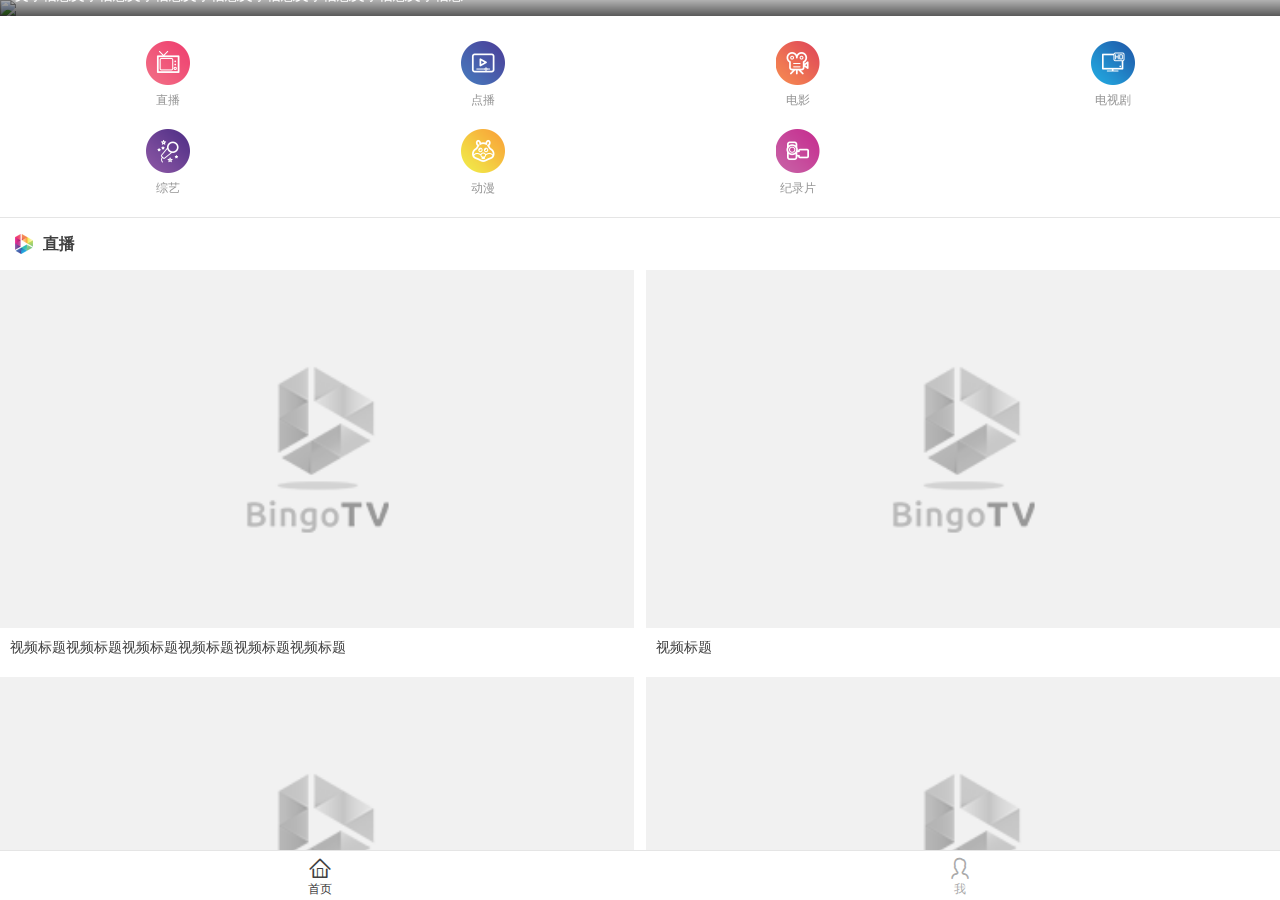
==== index.html @ ab8f5f67 "Initial commit" ====
<!DOCTYPE html>
<html>

<head>
    <meta charset="utf-8">
    <meta name="viewport" content="width=device-width, initial-scale=1, maximum-scale=1, minimum-scale=1, user-scalable=no, minimal-ui">
    <meta name="apple-mobile-web-app-status-bar-style" content="black">
    <meta name="apple-mobile-web-app-capable" content="yes">
    <meta name="format-detection" content="telephone=no">
    <title>Bingo TV</title>
    <!-- CSS -->
    <link rel="stylesheet" href="icofont/style.css">
    <link rel="stylesheet" href="css/style.min.css">
    <!-- JS -->
    <script type="text/javascript" src="js/system.js"></script>

</head>


<body onload="loaded()">
    <!-- footer start -->
    <footer class="navbar">
        <div class="item waves-effect active" data-href="index.html">
            <i class="icon-home"></i>
            <p>首页</p>
        </div>
        <div class="item waves-effect @@nav-3" data-href="user.html">
            <i class="icon-user"></i>
            <p>我</p>
        </div>
    </footer>

    <!-- footer over -->
    <!-- main start -->
    <div class="main nprogress-fade nprogress-out">
        <div class="scroller">
            <!-- slideshow start -->
            <div class="swiper-container image-slide" id="image-slide">
                <div class="swiper-wrapper">
                    <!-- 最多5组 -->
                    <!-- group start -->
                    <div class="swiper-slide">
                        <img class="swiper-lazy" data-src="http://placehold.it/375x175">
                        <div class="swiper-info">
                            <p>文字信息文字信息文字信息文字信息文字信息文字信息文字信息文字信息</p>
                        </div>
                        <div class="swiper-lazy-preloader"></div>
                    </div>
                    <!-- group over -->
                    <!-- group start -->
                    <div class="swiper-slide">
                        <img class="swiper-lazy" data-src="http://placehold.it/375x175">
                        <div class="swiper-info">
                            <p>文字信息</p>
                        </div>
                        <div class="swiper-lazy-preloader"></div>
                    </div>
                    <!-- group over -->
                </div>
                <div class="swiper-pagination"></div>
            </div>
            <!-- slideshow over -->
            <!-- classification start -->
            <div class="classification">
                <a data-href="list.html" class="classification-item">
                    <img src="img/classification-1.png">
                    <p>直播</p>
                </a>
                <a data-href="list.html" class="classification-item">
                    <img src="img/classification-2.png">
                    <p>点播</p>
                </a>
                <a data-href="list.html" class="classification-item">
                    <img src="img/classification-3.png">
                    <p>电影</p>
                </a>
                <a data-href="list.html" class="classification-item">
                    <img src="img/classification-4.png">
                    <p>电视剧</p>
                </a>
                <a data-href="list.html" class="classification-item">
                    <img src="img/classification-5.png">
                    <p>综艺</p>
                </a>
                <a data-href="list.html" class="classification-item">
                    <img src="img/classification-6.png">
                    <p>动漫</p>
                </a>
                <a data-href="list.html" class="classification-item">
                    <img src="img/classification-7.png">
                    <p>纪录片</p>
                </a>
            </div>
            <!-- classification over -->
            <!-- group start -->
            <div class="group-index-video">
                <div class="group-index-video-title hairline">
                    <img class="icon" src="img/title-icon.png">
                    <h4>直播</h4>
                </div>
                <!-- list start -->
                <div class="list-video">
                    <!-- 封面标准尺寸372*210px -->
                    <!-- item start -->
                    <a data-href="video.html" class="list-video-item">
                        <div class="list-video-cover">
                            <img class="cover-background" src="img/cover-background.png">
                            <div class="cover-image" style="background-image:url('http://placehold.it/372x210')"></div>
                        </div>
                        <div class="list-video-info">
                            <p class="list-video-title">视频标题视频标题视频标题视频标题视频标题视频标题</p>
                        </div>
                    </a>
                    <!-- item over -->
                    <!-- item start -->
                    <a data-href="video.html" class="list-video-item">
                        <div class="list-video-cover">
                            <img class="cover-background" src="img/cover-background.png">
                            <div class="cover-image" style="background-image:url('http://placehold.it/210x372')"></div>
                        </div>
                        <div class="list-video-info">
                            <p class="list-video-title">视频标题</p>
                        </div>
                    </a>
                    <!-- item over -->
                    <!-- item start -->
                    <a data-href="video.html" class="list-video-item">
                        <div class="list-video-cover">
                            <img class="cover-background" src="img/cover-background.png">
                            <div class="cover-image" style="background-image:url('http://placehold.it/372x372')"></div>
                        </div>
                        <div class="list-video-info">
                            <p class="list-video-title">视频标题</p>
                        </div>
                    </a>
                    <!-- item over -->
                    <!-- item start -->
                    <a data-href="video.html" class="list-video-item">
                        <div class="list-video-cover">
                            <img class="cover-background" src="img/cover-background.png">
                            <div class="cover-image" style="background-image:url('http://placehold.it/372x372')"></div>
                        </div>
                        <div class="list-video-info">
                            <p class="list-video-title">视频标题</p>
                        </div>
                    </a>
                    <!-- item over -->
                </div>
                <!-- list over -->
                <div class="button-group">
                    <a data-href="list.html" class="button button-block waves-effect">
                        <span class="button-inner">更多</span>
                    </a>
                </div>
            </div>
            <!-- group over -->
            <!-- group start -->
            <div class="group-index-video">
                <div class="group-index-video-title hairline">
                    <img class="icon" src="img/title-icon.png">
                    <h4>电影</h4>
                </div>
                <!-- list start -->
                <div class="list-video">
                    <!-- 封面标准尺寸372*210px -->
                    <!-- item start -->
                    <a data-href="video.html" class="list-video-item">
                        <div class="list-video-cover">
                            <img class="cover-background" src="img/cover-background.png">
                            <div class="cover-image" style="background-image:url('http://placehold.it/372x210')"></div>
                        </div>
                        <div class="list-video-info">
                            <p class="list-video-title">视频标题视频标题视频标题视频标题视频标题视频标题</p>
                            <p class="list-video-introduce">视频简介视频简介视频简介视频简介视频简介视频简介</p>
                        </div>
                    </a>
                    <!-- item over -->
                    <!-- item start -->
                    <a data-href="video.html" class="list-video-item">
                        <div class="list-video-cover">
                            <img class="cover-background" src="img/cover-background.png">
                            <div class="cover-image" style="background-image:url('http://placehold.it/210x372')"></div>
                        </div>
                        <div class="list-video-info">
                            <p class="list-video-title">视频标题</p>
                            <p class="list-video-introduce">视频简介</p>
                        </div>
                    </a>
                    <!-- item over -->
                    <!-- item start -->
                    <a data-href="video.html" class="list-video-item">
                        <div class="list-video-cover">
                            <img class="cover-background" src="img/cover-background.png">
                            <div class="cover-image" style="background-image:url('http://placehold.it/372x372')"></div>
                        </div>
                        <div class="list-video-info">
                            <p class="list-video-title">视频标题</p>
                            <p class="list-video-introduce">视频简介</p>
                        </div>
                    </a>
                    <!-- item over -->
                    <!-- item start -->
                    <a data-href="video.html" class="list-video-item">
                        <div class="list-video-cover">
                            <img class="cover-background" src="img/cover-background.png">
                            <div class="cover-image" style="background-image:url('http://placehold.it/372x372')"></div>
                        </div>
                        <div class="list-video-info">
                            <p class="list-video-title">视频标题</p>
                            <p class="list-video-introduce">视频简介</p>
                        </div>
                    </a>
                    <!-- item over -->
                </div>
                <!-- list over -->
                <div class="button-group">
                    <a data-href="list.html" class="button button-block waves-effect">
                        <span class="button-inner">更多</span>
                    </a>
                </div>
            </div>
            <!-- group over -->
            <!-- group start -->
            <div class="group-index-video">
                <div class="group-index-video-title hairline">
                    <img class="icon" src="img/title-icon.png">
                    <h4>电视剧</h4>
                </div>
                <!-- list start -->
                <div class="list-video">
                    <!-- 封面标准尺寸372*210px -->
                    <!-- item start -->
                    <a data-href="video.html" class="list-video-item">
                        <div class="list-video-cover">
                            <img class="cover-background" src="img/cover-background.png">
                            <div class="cover-image" style="background-image:url('http://placehold.it/372x210')"></div>
                        </div>
                        <div class="list-video-info">
                            <p class="list-video-title">视频标题视频标题视频标题视频标题视频标题视频标题</p>
                            <p class="list-video-introduce">视频简介视频简介视频简介视频简介视频简介视频简介</p>
                        </div>
                    </a>
                    <!-- item over -->
                    <!-- item start -->
                    <a data-href="video.html" class="list-video-item">
                        <div class="list-video-cover">
                            <img class="cover-background" src="img/cover-background.png">
                            <div class="cover-image" style="background-image:url('http://placehold.it/210x372')"></div>
                        </div>
                        <div class="list-video-info">
                            <p class="list-video-title">视频标题</p>
                            <p class="list-video-introduce">视频简介</p>
                        </div>
                    </a>
                    <!-- item over -->
                    <!-- item start -->
                    <a data-href="video.html" class="list-video-item">
                        <div class="list-video-cover">
                            <img class="cover-background" src="img/cover-background.png">
                            <div class="cover-image" style="background-image:url('http://placehold.it/372x372')"></div>
                        </div>
                        <div class="list-video-info">
                            <p class="list-video-title">视频标题</p>
                            <p class="list-video-introduce">视频简介</p>
                        </div>
                    </a>
                    <!-- item over -->
                    <!-- item start -->
                    <a data-href="video.html" class="list-video-item">
                        <div class="list-video-cover">
                            <img class="cover-background" src="img/cover-background.png">
                            <div class="cover-image" style="background-image:url('http://placehold.it/372x372')"></div>
                        </div>
                        <div class="list-video-info">
                            <p class="list-video-title">视频标题</p>
                            <p class="list-video-introduce">视频简介</p>
                        </div>
                    </a>
                    <!-- item over -->
                </div>
                <!-- list over -->
                <div class="button-group">
                    <a data-href="list.html" class="button button-block waves-effect">
                        <span class="button-inner">更多</span>
                    </a>
                </div>
            </div>
            <!-- group over -->
            <!-- group start -->
            <div class="group-index-video">
                <div class="group-index-video-title hairline">
                    <img class="icon" src="img/title-icon.png">
                    <h4>综艺</h4>
                </div>
                <!-- list start -->
                <div class="list-video">
                    <!-- 封面标准尺寸372*210px -->
                    <!-- item start -->
                    <a data-href="video.html" class="list-video-item">
                        <div class="list-video-cover">
                            <img class="cover-background" src="img/cover-background.png">
                            <div class="cover-image" style="background-image:url('http://placehold.it/372x210')"></div>
                        </div>
                        <div class="list-video-info">
                            <p class="list-video-title">视频标题视频标题视频标题视频标题视频标题视频标题</p>
                            <p class="list-video-introduce">视频简介视频简介视频简介视频简介视频简介视频简介</p>
                        </div>
                    </a>
                    <!-- item over -->
                    <!-- item start -->
                    <a data-href="video.html" class="list-video-item">
                        <div class="list-video-cover">
                            <img class="cover-background" src="img/cover-background.png">
                            <div class="cover-image" style="background-image:url('http://placehold.it/210x372')"></div>
                        </div>
                        <div class="list-video-info">
                            <p class="list-video-title">视频标题</p>
                            <p class="list-video-introduce">视频简介</p>
                        </div>
                    </a>
                    <!-- item over -->
                    <!-- item start -->
                    <a data-href="video.html" class="list-video-item">
                        <div class="list-video-cover">
                            <img class="cover-background" src="img/cover-background.png">
                            <div class="cover-image" style="background-image:url('http://placehold.it/372x372')"></div>
                        </div>
                        <div class="list-video-info">
                            <p class="list-video-title">视频标题</p>
                            <p class="list-video-introduce">视频简介</p>
                        </div>
                    </a>
                    <!-- item over -->
                    <!-- item start -->
                    <a data-href="video.html" class="list-video-item">
                        <div class="list-video-cover">
                            <img class="cover-background" src="img/cover-background.png">
                            <div class="cover-image" style="background-image:url('http://placehold.it/372x372')"></div>
                        </div>
                        <div class="list-video-info">
                            <p class="list-video-title">视频标题</p>
                            <p class="list-video-introduce">视频简介</p>
                        </div>
                    </a>
                    <!-- item over -->
                </div>
                <!-- list over -->
                <div class="button-group">
                    <a data-href="list.html" class="button button-block waves-effect">
                        <span class="button-inner">更多</span>
                    </a>
                </div>
            </div>
            <!-- group over -->
            <!-- group start -->
            <div class="group-index-video">
                <div class="group-index-video-title hairline">
                    <img class="icon" src="img/title-icon.png">
                    <h4>动漫</h4>
                </div>
                <!-- list start -->
                <div class="list-video">
                    <!-- 封面标准尺寸372*210px -->
                    <!-- item start -->
                    <a data-href="video.html" class="list-video-item">
                        <div class="list-video-cover">
                            <img class="cover-background" src="img/cover-background.png">
                            <div class="cover-image" style="background-image:url('http://placehold.it/372x210')"></div>
                        </div>
                        <div class="list-video-info">
                            <p class="list-video-title">视频标题视频标题视频标题视频标题视频标题视频标题</p>
                            <p class="list-video-introduce">视频简介视频简介视频简介视频简介视频简介视频简介</p>
                        </div>
                    </a>
                    <!-- item over -->
                    <!-- item start -->
                    <a data-href="video.html" class="list-video-item">
                        <div class="list-video-cover">
                            <img class="cover-background" src="img/cover-background.png">
                            <div class="cover-image" style="background-image:url('http://placehold.it/210x372')"></div>
                        </div>
                        <div class="list-video-info">
                            <p class="list-video-title">视频标题</p>
                            <p class="list-video-introduce">视频简介</p>
                        </div>
                    </a>
                    <!-- item over -->
                    <!-- item start -->
                    <a data-href="video.html" class="list-video-item">
                        <div class="list-video-cover">
                            <img class="cover-background" src="img/cover-background.png">
                            <div class="cover-image" style="background-image:url('http://placehold.it/372x372')"></div>
                        </div>
                        <div class="list-video-info">
                            <p class="list-video-title">视频标题</p>
                            <p class="list-video-introduce">视频简介</p>
                        </div>
                    </a>
                    <!-- item over -->
                    <!-- item start -->
                    <a data-href="video.html" class="list-video-item">
                        <div class="list-video-cover">
                            <img class="cover-background" src="img/cover-background.png">
                            <div class="cover-image" style="background-image:url('http://placehold.it/372x372')"></div>
                        </div>
                        <div class="list-video-info">
                            <p class="list-video-title">视频标题</p>
                            <p class="list-video-introduce">视频简介</p>
                        </div>
                    </a>
                    <!-- item over -->
                </div>
                <!-- list over -->
                <div class="button-group">
                    <a data-href="list.html" class="button button-block waves-effect">
                        <span class="button-inner">更多</span>
                    </a>
                </div>
            </div>
            <!-- group over -->
            <!-- group start -->
            <div class="group-index-video">
                <div class="group-index-video-title hairline">
                    <img class="icon" src="img/title-icon.png">
                    <h4>纪录片</h4>
                </div>
                <!-- list start -->
                <div class="list-video">
                    <!-- 封面标准尺寸372*210px -->
                    <!-- item start -->
                    <a data-href="video.html" class="list-video-item">
                        <div class="list-video-cover">
                            <img class="cover-background" src="img/cover-background.png">
                            <div class="cover-image" style="background-image:url('http://placehold.it/372x210')"></div>
                        </div>
                        <div class="list-video-info">
                            <p class="list-video-title">视频标题视频标题视频标题视频标题视频标题视频标题</p>
                            <p class="list-video-introduce">视频简介视频简介视频简介视频简介视频简介视频简介</p>
                        </div>
                    </a>
                    <!-- item over -->
                    <!-- item start -->
                    <a data-href="video.html" class="list-video-item">
                        <div class="list-video-cover">
                            <img class="cover-background" src="img/cover-background.png">
                            <div class="cover-image" style="background-image:url('http://placehold.it/210x372')"></div>
                        </div>
                        <div class="list-video-info">
                            <p class="list-video-title">视频标题</p>
                            <p class="list-video-introduce">视频简介</p>
                        </div>
                    </a>
                    <!-- item over -->
                    <!-- item start -->
                    <a data-href="video.html" class="list-video-item">
                        <div class="list-video-cover">
                            <img class="cover-background" src="img/cover-background.png">
                            <div class="cover-image" style="background-image:url('http://placehold.it/372x372')"></div>
                        </div>
                        <div class="list-video-info">
                            <p class="list-video-title">视频标题</p>
                            <p class="list-video-introduce">视频简介</p>
                        </div>
                    </a>
                    <!-- item over -->
                    <!-- item start -->
                    <a data-href="video.html" class="list-video-item">
                        <div class="list-video-cover">
                            <img class="cover-background" src="img/cover-background.png">
                            <div class="cover-image" style="background-image:url('http://placehold.it/372x372')"></div>
                        </div>
                        <div class="list-video-info">
                            <p class="list-video-title">视频标题</p>
                            <p class="list-video-introduce">视频简介</p>
                        </div>
                    </a>
                    <!-- item over -->
                </div>
                <!-- list over -->
                <div class="button-group">
                    <a data-href="list.html" class="button button-block waves-effect">
                        <span class="button-inner">更多</span>
                    </a>
                </div>
            </div>
            <!-- group over -->
            <div class="logo-bottom hairline">
                <img src="img/logo-bottom.png">
            </div>
        </div>
    </div>
    <!-- main over -->

    <!-- JavaScript start -->
    <script type="text/javascript" src="js/jquery-1.9.1.min.js"></script>
    <script type="text/javascript" src="js/nprogress/nprogress.js"></script>
    <script type="text/javascript" src="js/iscroll/iscroll-probe.js"></script>
    <script type="text/javascript" src="js/swiper/swiper.min.js"></script>
    <script type="text/javascript" src="js/waves/waves.min.js"></script>
    <script type="text/javascript" src="js/scripts.js"></script>
    <!-- JavaScript over -->

    <script type="text/javascript">
        // nprogress
        NProgress.start();

        function loaded() {

            NProgress.done();
            $('.nprogress-fade').removeClass('nprogress-out');

            mainScroll = new IScroll('.main', {
                scrollbars: 'custom',
                fadeScrollbars: true,
                shrinkScrollbars: 'scale',
                preventDefaultException: {
                    tagName: /^(INPUT|TEXTAREA|BUTTON|SELECT|IMG)$/
                },
                probeType: 2,
                tap: true
            });

        }
    </script>

</body>

</html>
---- icofont/style.css ----
@font-face {
  font-family: 'icomoon';
  src:  url('fonts/icomoon.eot?8g2zmz');
  src:  url('fonts/icomoon.eot?8g2zmz#iefix') format('embedded-opentype'),
    url('fonts/icomoon.ttf?8g2zmz') format('truetype'),
    url('fonts/icomoon.woff?8g2zmz') format('woff'),
    url('fonts/icomoon.svg?8g2zmz#icomoon') format('svg');
  font-weight: normal;
  font-style: normal;
}

i {
  /* use !important to prevent issues with browser extensions that change fonts */
  font-family: 'icomoon' !important;
  speak: none;
  font-style: normal;
  font-weight: normal;
  font-variant: normal;
  text-transform: none;
  line-height: 1;

  /* Better Font Rendering =========== */
  -webkit-font-smoothing: antialiased;
  -moz-osx-font-smoothing: grayscale;
}

.icon-user:before {
  content: "\e900";
}
.icon-home:before {
  content: "\e901";
}
.icon-arrow-down:before {
  content: "\e902";
}
.icon-arrow-up:before {
  content: "\e903";
}
.icon-go:before {
  content: "\e904";
}
.icon-back:before {
  content: "\e905";
}
.icon-checkmark:before {
  content: "\e90a";
}
.icon-cancel:before {
  content: "\e90b";
}
.icon-search:before {
  content: "\e912";
}
.icon-plus:before {
  content: "\e913";
}
.icon-minus:before {
  content: "\e914";
}
.icon-cancel-2:before {
  content: "\e922";
}
.icon-prohibit:before {
  content: "\e924";
}
.icon-warning:before {
  content: "\e925";
}
---- css/style.min.css ----
body,button,input,select,textarea{font-family:PingFang SC,Roboto,"Segoe UI","Helvetica Neue",Helvetica,Arial,sans-serif}.alert,.preloader,.waves-circle,footer.navbar .item{text-align:center}*{-webkit-tap-highlight-color:transparent;-webkit-touch-callout:none}a,abbr,acronym,address,article,aside,audio,b,big,blockquote,body,button,canvas,caption,cite,code,dd,del,details,dfn,div,dl,dt,em,embed,fieldset,figcaption,figure,footer,form,h1,h2,h3,h4,h5,h6,header,hgroup,html,i,iframe,img,input,ins,kbd,label,legend,li,mark,menu,nav,object,ol,output,p,pre,q,ruby,s,samp,section,select,small,span,strike,strong,sub,summary,sup,table,tbody,td,textarea,tfoot,th,thead,time,tr,tt,u,ul,var,video{margin:0;padding:0}article,aside,details,figcaption,figure,footer,header,hgroup,main,nav,section,summary{display:block}html{-webkit-text-size-adjust:none;-ms-text-size-adjust:none;text-size-adjust:none}body,html{width:100%;height:100%}body{-webkit-user-select:none;-ms-user-select:none;-moz-user-select:none;user-select:none;-webkit-font-smoothing:antialiased;font-smoothing:antialiased;text-rendering:optimizeLegibility;-webkit-user-drag:none;-ms-touch-action:manipulation;touch-action:manipulation;word-wrap:break-word;overflow:hidden;font-size:16px;line-height:1.4;color:#404040}a{text-decoration:none}a,button,img,input,select,textarea{border:0;outline:0}img{max-width:100%;height:auto}textarea{resize:none;overflow:auto}button,input[type=button],input[type=reset],input[type=submit]{line-height:1}table{border-spacing:0;border-collapse:collapse}ul{list-style:none}em,i{font-style:normal}b,strong{font-weight:700}h1{font-size:30px}h2{font-size:24px}h3{font-size:18px}h4{font-size:16px}h5{font-size:14px}h6{font-size:12px}button,input,select,textarea{box-sizing:border-box;-webkit-appearance:none;-moz-appearance:none;appearance:none;font-size:16px;background-color:#FFF}::-webkit-input-placeholder{color:#aaa;line-height:normal}[class*=icon-]:before,[class^=icon-]:before{font-family:icomoon!important;speak:none;display:block;line-height:1;font-style:normal;font-weight:400;font-variant:normal;text-transform:none;-webkit-font-smoothing:antialiased;-moz-osx-font-smoothing:grayscale}.main{-ms-box-sizing:border-box;box-sizing:border-box;position:absolute;z-index:1;top:0;left:0;right:0;bottom:0;overflow:hidden;background-color:#FFF}.main-gray{background-color:#F5F6F7}footer.footer,footer.navbar{bottom:0;left:0;background-color:#FFF;border-top:1px solid #e5e5e5;z-index:2}footer.footer{-ms-box-sizing:border-box;box-sizing:border-box;position:absolute;width:100%;height:50px}footer.footer .footer-inner{-ms-box-sizing:border-box;box-sizing:border-box;display:-webkit-flex;display:-ms-flexbox;display:flex;-webkit-align-items:center;-ms-flex-align:center;align-items:center;-webkit-justify-content:space-between;-ms-justify-content:space-between;-ms-flex-pack:justify;justify-content:space-between;height:49px;min-height:49px;padding:0 15px}.button,footer.navbar{-ms-box-sizing:border-box}footer.footer .cart{position:relative;margin-top:5px;padding-top:7px;color:#aeaeae}footer.footer .cart p{font-size:16px}footer.footer .cart .icon{width:24px;height:24px;color:#aeaeae;background-size:cover;background-position:center;background-repeat:no-repeat;background-image:url(../img/tabbar-icon-2@2x.png)}footer.footer .cart.active .icon{background-image:url(../img/tabbar-icon-2-active@2x.png)}footer.navbar{box-sizing:border-box;display:-webkit-flex;display:-ms-flexbox;display:flex;-webkit-align-items:stretch;-ms-flex-align:stretch;align-items:stretch;position:absolute;width:100%;height:50px}footer.navbar .item{-webkit-flex:1;-ms-flex:1;flex:1;position:relative;padding-top:6px;color:#aaa}.alert,footer.navbar .item.active{color:#404040}footer.navbar .item p{font-size:12px}footer.navbar .item i{display:block;width:22px;height:22px;margin:0 auto 2px;font-size:22px}.alert-block,.swiper-wrapper{display:-ms-flexbox;display:-webkit-flex}#nprogress,footer.navbar~.main{margin-bottom:50px}@-webkit-keyframes hot{0%,100%,75%{text-shadow:none}50%{text-shadow:0 0 10px #404040;color:#404040}}@keyframes hot{0%,100%,75%{text-shadow:none}50%{text-shadow:0 0 10px #404040;color:#404040}}footer.navbar .item.hot{-webkit-animation:hot 2.5s ease-in-out infinite;animation:hot 2.5s ease-in-out infinite}footer.navbar .badge{position:absolute;left:calc(50% + 5px);bottom:calc(50% + 6px)}.spacing{height:15px}.scroller{-webkit-transform:translateZ(0);transform:translateZ(0);position:absolute;width:100%;min-height:100%}.iScrollVerticalScrollbar{position:absolute;z-index:2;top:3px;right:3px;bottom:3px;width:3px;overflow:hidden}.iScrollVerticalScrollbar.iScrollBothScrollbars{bottom:18px}.iScrollVerticalScrollbar .iScrollIndicator{position:absolute;width:100%;border-radius:3px;background-color:rgba(0,0,0,.3)}.bottom-modal-scroll{position:relative;z-index:1;width:100%;overflow:hidden}#nprogress,.toast{position:absolute}.nprogress-fade{transition:all .3s linear;opacity:1}.nprogress-out{opacity:0}#nprogress{pointer-events:none;top:0;left:0;right:0;bottom:0;z-index:0}#nprogress .spinner{position:absolute;top:50%;left:50%;margin-top:-10px;margin-left:-10px}#nprogress .spinner-icon{width:20px;height:20px;box-sizing:border-box;border:2px solid transparent;border-top-color:#404040;border-left-color:#404040;border-right-color:#404040;border-radius:50%;-webkit-animation:nprogress-spinner .5s linear infinite;animation:nprogress-spinner .5s linear infinite}@-webkit-keyframes nprogress-spinner{0%{-webkit-transform:rotate(0)}100%{-webkit-transform:rotate(360deg)}}@keyframes nprogress-spinner{0%{-webkit-transform:rotate(0);transform:rotate(0)}100%{-webkit-transform:rotate(360deg);transform:rotate(360deg)}}.alert{font-size:14px;padding:15px}.alert-red{color:#E74C3C}.alert-gray{color:#999}.alert-block{display:flex;-webkit-align-items:center;-ms-flex-align:center;align-items:center;-webkit-justify-content:space-between;-ms-justify-content:space-between;-ms-flex-pack:justify;justify-content:space-between;padding:12px;font-size:14px;color:#FFF;background-color:#404040}.alert-block-orange{color:#FFF;background-color:#E67E22}span.label{display:-webkit-inline-flex;display:-ms-inline-flexbox;display:inline-flex;margin-right:5px;padding:0 6px;color:#FFF;background-color:#404040;border-radius:4px;border:1px solid #404040}span.label-red{background-color:#E74C3C}span.label-orange{background-color:#E67E22}span.label-yellow{background-color:#F1C40F}span.label-blue{background-color:#3498DB}span.label-outline{color:#404040;border:1px solid #404040;background-color:transparent}span.label-outline-gray{color:#aaa;border-color:#e5e5e5}span.label-outline-red{color:#E74C3C;border-color:#E74C3C}span.label-outline-orange{color:#E67E22;border-color:#E67E22}span.label-outline-yellow{color:#F1C40F;border-color:#F1C40F}span.label-outline-blue{color:#3498DB;border-color:#3498DB}span.label-clear{padding:0;color:#404040;background-color:transparent}span.label-round{padding-left:12px;padding-right:12px;border-radius:100px}span.label-large{line-height:26px}span.label-small{line-height:22px;font-size:14px}span.label-small.label-round{padding-left:8px;padding-right:8px}span.label-small.label-cancel{padding-right:4px}span.label-small.label-cancel i{margin-left:3px;font-size:16px;height:16px;margin-top:3px}span.label-mini{line-height:18px;font-size:12px}span.label-mini.label-round{padding-left:8px;padding-right:8px}span.label-mini.left-icon i{margin-right:3px;margin-top:3px}span.label-mini.right-icon i{margin-left:2px}span.label-cancel i{color:#E74C3C}span.label-cancel.active i{opacity:.5}span.label-translucent{opacity:.3}.badge{padding:2px 4px;color:#FFF;line-height:1;font-size:12px;border-radius:100px;background-color:#E74C3C}.toast{box-sizing:border-box;z-index:99;top:50%;left:15px;right:15px;padding:15px;color:#FFF;border-radius:4px;background-color:rgba(0,0,0,.75);pointer-events:none;transition:all .3s ease-out;opacity:0;visibility:hidden;-webkit-transform:scale(.95) translateY(-50%);-ms-transform:scale(.95) translateY(-50%);transform:scale(.95) translateY(-50%)}.swiper-slide,.swiper-wrapper{position:relative;width:100%;height:100%}.toast.show{opacity:1;visibility:visible;-webkit-transform:scale(1) translateY(-50%);-ms-transform:scale(1) translateY(-50%);transform:scale(1) translateY(-50%)}.toast.toast-top{top:0;opacity:1;-webkit-transform:scale(1) translateY(-100%);-ms-transform:scale(1) translateY(-100%);transform:scale(1) translateY(-100%)}.toast.toast-top.show{top:15px;-webkit-transform:scale(1) translateY(0);-ms-transform:scale(1) translateY(0);transform:scale(1) translateY(0)}.toast.toast-bottom{top:auto;bottom:0;opacity:1;-webkit-transform:scale(1) translateY(100%);-ms-transform:scale(1) translateY(100%);transform:scale(1) translateY(100%)}.toast.toast-bottom.show{bottom:15px;-webkit-transform:scale(1) translateY(0);-ms-transform:scale(1) translateY(0);transform:scale(1) translateY(0)}.preloader{padding:15px 15px 30px}.preloader p{color:#aaa;font-size:12px}.preloader-icon{-webkit-transform-origin:50%;-ms-transform-origin:50%;transform-origin:50%;width:24px;height:24px;margin:0 auto 5px}.preloader-icon:after{display:block;content:"";width:100%;height:100%;background-image:url("data:image/svg+xml;charset=utf-8,%3Csvg%20viewBox%3D'0%200%20120%20120'%20xmlns%3D'http%3A%2F%2Fwww.w3.org%2F2000%2Fsvg'%20xmlns%3Axlink%3D'http%3A%2F%2Fwww.w3.org%2F1999%2Fxlink'%3E%3Cdefs%3E%3Cline%20id%3D'l'%20x1%3D'60'%20x2%3D'60'%20y1%3D'7'%20y2%3D'27'%20stroke%3D'%236c6c6c'%20stroke-width%3D'11'%20stroke-linecap%3D'round'%2F%3E%3C%2Fdefs%3E%3Cg%3E%3Cuse%20xlink%3Ahref%3D'%23l'%20opacity%3D'.27'%2F%3E%3Cuse%20xlink%3Ahref%3D'%23l'%20opacity%3D'.27'%20transform%3D'rotate(30%2060%2C60)'%2F%3E%3Cuse%20xlink%3Ahref%3D'%23l'%20opacity%3D'.27'%20transform%3D'rotate(60%2060%2C60)'%2F%3E%3Cuse%20xlink%3Ahref%3D'%23l'%20opacity%3D'.27'%20transform%3D'rotate(90%2060%2C60)'%2F%3E%3Cuse%20xlink%3Ahref%3D'%23l'%20opacity%3D'.27'%20transform%3D'rotate(120%2060%2C60)'%2F%3E%3Cuse%20xlink%3Ahref%3D'%23l'%20opacity%3D'.27'%20transform%3D'rotate(150%2060%2C60)'%2F%3E%3Cuse%20xlink%3Ahref%3D'%23l'%20opacity%3D'.37'%20transform%3D'rotate(180%2060%2C60)'%2F%3E%3Cuse%20xlink%3Ahref%3D'%23l'%20opacity%3D'.46'%20transform%3D'rotate(210%2060%2C60)'%2F%3E%3Cuse%20xlink%3Ahref%3D'%23l'%20opacity%3D'.56'%20transform%3D'rotate(240%2060%2C60)'%2F%3E%3Cuse%20xlink%3Ahref%3D'%23l'%20opacity%3D'.66'%20transform%3D'rotate(270%2060%2C60)'%2F%3E%3Cuse%20xlink%3Ahref%3D'%23l'%20opacity%3D'.75'%20transform%3D'rotate(300%2060%2C60)'%2F%3E%3Cuse%20xlink%3Ahref%3D'%23l'%20opacity%3D'.85'%20transform%3D'rotate(330%2060%2C60)'%2F%3E%3C%2Fg%3E%3C%2Fsvg%3E");background-position:50%;background-size:100%;background-repeat:no-repeat}.preloader-icon.spin:after{-webkit-animation:spin 1s steps(12,end) infinite;animation:spin 1s steps(12,end) infinite}.animated{-webkit-animation-duration:1s;animation-duration:1s;-webkit-animation-fill-mode:both;animation-fill-mode:both}.delay-short{-webkit-animation-delay:.5s;animation-delay:.5s}.delay-medium{-webkit-animation-delay:1s;animation-delay:1s}.delay-long{-webkit-animation-delay:1.5s;animation-delay:1.5s}@-webkit-keyframes fadeIn{0%{opacity:0}100%{opacity:1}}@keyframes fadeIn{0%{opacity:0}100%{opacity:1}}.fadeIn{-webkit-animation-name:fadeIn;animation-name:fadeIn}@-webkit-keyframes bounceIn{20%,40%,60%,80%,from,to{-webkit-animation-timing-function:cubic-bezier(.215,.61,.355,1);animation-timing-function:cubic-bezier(.215,.61,.355,1)}0%{opacity:0;-webkit-transform:scale3d(.3,.3,.3);transform:scale3d(.3,.3,.3)}20%{-webkit-transform:scale3d(1.1,1.1,1.1);transform:scale3d(1.1,1.1,1.1)}40%{-webkit-transform:scale3d(.9,.9,.9);transform:scale3d(.9,.9,.9)}60%{opacity:1;-webkit-transform:scale3d(1.03,1.03,1.03);transform:scale3d(1.03,1.03,1.03)}80%{-webkit-transform:scale3d(.97,.97,.97);transform:scale3d(.97,.97,.97)}to{opacity:1;-webkit-transform:scale3d(1,1,1);transform:scale3d(1,1,1)}}@keyframes bounceIn{20%,40%,60%,80%,from,to{-webkit-animation-timing-function:cubic-bezier(.215,.61,.355,1);animation-timing-function:cubic-bezier(.215,.61,.355,1)}0%{opacity:0;-webkit-transform:scale3d(.3,.3,.3);transform:scale3d(.3,.3,.3)}20%{-webkit-transform:scale3d(1.1,1.1,1.1);transform:scale3d(1.1,1.1,1.1)}40%{-webkit-transform:scale3d(.9,.9,.9);transform:scale3d(.9,.9,.9)}60%{opacity:1;-webkit-transform:scale3d(1.03,1.03,1.03);transform:scale3d(1.03,1.03,1.03)}80%{-webkit-transform:scale3d(.97,.97,.97);transform:scale3d(.97,.97,.97)}to{opacity:1;-webkit-transform:scale3d(1,1,1);transform:scale3d(1,1,1)}}.bounceIn{-webkit-animation-name:bounceIn;animation-name:bounceIn;-webkit-animation-duration:.75s;animation-duration:.75s}@-webkit-keyframes fadeInUp{from{opacity:0;-webkit-transform:translate3d(0,40px,0);transform:translate3d(0,40px,0)}to{opacity:1;-webkit-transform:none;transform:none}}@keyframes fadeInUp{from{opacity:0;-webkit-transform:translate3d(0,40px,0);transform:translate3d(0,40px,0)}to{opacity:1;-webkit-transform:none;transform:none}}.fadeInUp{-webkit-animation-name:fadeInUp;animation-name:fadeInUp}@-webkit-keyframes fadeInDown{from{opacity:0;-webkit-transform:translate3d(0,-40px,0);transform:translate3d(0,-40px,0)}to{opacity:1;-webkit-transform:none;transform:none}}@keyframes fadeInDown{from{opacity:0;-webkit-transform:translate3d(0,-40px,0);transform:translate3d(0,-40px,0)}to{opacity:1;-webkit-transform:none;transform:none}}.fadeInDown{-webkit-animation-name:fadeInDown;animation-name:fadeInDown}@-webkit-keyframes spin{100%{-webkit-transform:rotate(360deg)}}@keyframes spin{100%{-webkit-transform:rotate(360deg);transform:rotate(360deg)}}.swiper-container{margin:0 auto;position:relative;overflow:hidden;z-index:1}.swiper-container-no-flexbox .swiper-slide{float:left}.swiper-container-vertical>.swiper-wrapper{-ms-flex-direction:column;-webkit-flex-direction:column;flex-direction:column}.swiper-wrapper{z-index:1;display:flex;transition-property:-webkit-transform;transition-property:transform;transition-property:transform,-webkit-transform;box-sizing:content-box}.button-group,.swiper-pagination{display:-webkit-flex;display:-ms-flexbox}.swiper-container-android .swiper-slide,.swiper-wrapper{-webkit-transform:translate3d(0,0,0);-ms-transform:translate3d(0,0,0);transform:translate3d(0,0,0)}.swiper-container-multirow>.swiper-wrapper{-webkit-box-lines:multiple;-moz-box-lines:multiple;-ms-flex-wrap:wrap;-webkit-flex-wrap:wrap;flex-wrap:wrap}.swiper-container-free-mode>.swiper-wrapper{transition-timing-function:ease-out;margin:0 auto}.swiper-slide{-webkit-flex-shrink:0;-ms-flex:0 0 auto;-ms-flex-negative:0;flex-shrink:0}.swiper-container-autoheight,.swiper-container-autoheight .swiper-slide{height:auto}.swiper-container-autoheight .swiper-wrapper{-ms-flex-align:start;-webkit-align-items:flex-start;align-items:flex-start;transition-property:height,-webkit-transform;transition-property:transform,height;transition-property:transform,height,-webkit-transform}.swiper-container .swiper-notification{position:absolute;left:0;top:0;pointer-events:none;opacity:0;z-index:-1000}.swiper-wp8-horizontal{-ms-touch-action:pan-y;touch-action:pan-y}.swiper-wp8-vertical{-ms-touch-action:pan-x;touch-action:pan-x}.swiper-button-next,.swiper-button-prev{position:absolute;top:50%;width:27px;height:44px;margin-top:-22px;z-index:10;cursor:pointer;background-size:27px 44px;background-position:center;background-repeat:no-repeat}.swiper-button-next.swiper-button-disabled,.swiper-button-prev.swiper-button-disabled{opacity:.35;cursor:auto;pointer-events:none}.swiper-button-prev,.swiper-container-rtl .swiper-button-next{background-image:url("data:image/svg+xml;charset=utf-8,%3Csvg%20xmlns%3D'http%3A%2F%2Fwww.w3.org%2F2000%2Fsvg'%20viewBox%3D'0%200%2027%2044'%3E%3Cpath%20d%3D'M0%2C22L22%2C0l2.1%2C2.1L4.2%2C22l19.9%2C19.9L22%2C44L0%2C22L0%2C22L0%2C22z'%20fill%3D'%23007aff'%2F%3E%3C%2Fsvg%3E");left:10px;right:auto}.swiper-button-prev.swiper-button-black,.swiper-container-rtl .swiper-button-next.swiper-button-black{background-image:url("data:image/svg+xml;charset=utf-8,%3Csvg%20xmlns%3D'http%3A%2F%2Fwww.w3.org%2F2000%2Fsvg'%20viewBox%3D'0%200%2027%2044'%3E%3Cpath%20d%3D'M0%2C22L22%2C0l2.1%2C2.1L4.2%2C22l19.9%2C19.9L22%2C44L0%2C22L0%2C22L0%2C22z'%20fill%3D'%23000000'%2F%3E%3C%2Fsvg%3E")}.swiper-button-prev.swiper-button-white,.swiper-container-rtl .swiper-button-next.swiper-button-white{background-image:url("data:image/svg+xml;charset=utf-8,%3Csvg%20xmlns%3D'http%3A%2F%2Fwww.w3.org%2F2000%2Fsvg'%20viewBox%3D'0%200%2027%2044'%3E%3Cpath%20d%3D'M0%2C22L22%2C0l2.1%2C2.1L4.2%2C22l19.9%2C19.9L22%2C44L0%2C22L0%2C22L0%2C22z'%20fill%3D'%23ffffff'%2F%3E%3C%2Fsvg%3E")}.swiper-button-next,.swiper-container-rtl .swiper-button-prev{background-image:url("data:image/svg+xml;charset=utf-8,%3Csvg%20xmlns%3D'http%3A%2F%2Fwww.w3.org%2F2000%2Fsvg'%20viewBox%3D'0%200%2027%2044'%3E%3Cpath%20d%3D'M27%2C22L27%2C22L5%2C44l-2.1-2.1L22.8%2C22L2.9%2C2.1L5%2C0L27%2C22L27%2C22z'%20fill%3D'%23007aff'%2F%3E%3C%2Fsvg%3E");right:10px;left:auto}.swiper-button-next.swiper-button-black,.swiper-container-rtl .swiper-button-prev.swiper-button-black{background-image:url("data:image/svg+xml;charset=utf-8,%3Csvg%20xmlns%3D'http%3A%2F%2Fwww.w3.org%2F2000%2Fsvg'%20viewBox%3D'0%200%2027%2044'%3E%3Cpath%20d%3D'M27%2C22L27%2C22L5%2C44l-2.1-2.1L22.8%2C22L2.9%2C2.1L5%2C0L27%2C22L27%2C22z'%20fill%3D'%23000000'%2F%3E%3C%2Fsvg%3E")}.swiper-button-next.swiper-button-white,.swiper-container-rtl .swiper-button-prev.swiper-button-white{background-image:url("data:image/svg+xml;charset=utf-8,%3Csvg%20xmlns%3D'http%3A%2F%2Fwww.w3.org%2F2000%2Fsvg'%20viewBox%3D'0%200%2027%2044'%3E%3Cpath%20d%3D'M27%2C22L27%2C22L5%2C44l-2.1-2.1L22.8%2C22L2.9%2C2.1L5%2C0L27%2C22L27%2C22z'%20fill%3D'%23ffffff'%2F%3E%3C%2Fsvg%3E")}.swiper-pagination{display:flex;-webkit-align-items:center;-ms-flex-align:center;align-items:center;-webkit-justify-content:center;-ms-justify-content:center;-ms-flex-pack:center;justify-content:center;position:absolute;padding:16px 0;transition:.3s;-webkit-transform:translate3d(0,0,0);-ms-transform:translate3d(0,0,0);transform:translate3d(0,0,0);z-index:2}.swiper-pagination.swiper-pagination-hidden{opacity:0}.swiper-container-horizontal>.swiper-pagination-bullets,.swiper-pagination-custom,.swiper-pagination-fraction{left:0;bottom:0;width:100%}.swiper-pagination-bullet{width:7px;height:7px;display:inline-block;border-radius:100%;background-color:#FFF;opacity:.3}button.swiper-pagination-bullet{border:none;margin:0;padding:0;box-shadow:none;-moz-appearance:none;-ms-appearance:none;-webkit-appearance:none;appearance:none}.swiper-pagination-clickable .swiper-pagination-bullet{cursor:pointer}.swiper-pagination-bullet-active{opacity:1;background:#FFF}.swiper-container-vertical>.swiper-pagination-bullets{right:10px;top:50%;-webkit-transform:translate3d(0,-50%,0);-ms-transform:translate3d(0,-50%,0);transform:translate3d(0,-50%,0)}.swiper-container-vertical>.swiper-pagination-bullets .swiper-pagination-bullet{margin:5px 0;display:block}.swiper-container-horizontal>.swiper-pagination-bullets .swiper-pagination-bullet{margin:0 3px}.swiper-pagination-progress{background:rgba(0,0,0,.25);position:absolute}.swiper-pagination-progress .swiper-pagination-progressbar{background:#404040;position:absolute;left:0;top:0;width:100%;height:100%;-webkit-transform:scale(0);-ms-transform:scale(0);transform:scale(0);-webkit-transform-origin:left top;-ms-transform-origin:left top;transform-origin:left top}.swiper-container-rtl .swiper-pagination-progress .swiper-pagination-progressbar{-webkit-transform-origin:right top;-ms-transform-origin:right top;transform-origin:right top}.swiper-container-horizontal>.swiper-pagination-progress{width:100%;height:4px;left:0;top:0}.swiper-container-vertical>.swiper-pagination-progress{width:4px;height:100%;left:0;top:0}.swiper-pagination-progress.swiper-pagination-white{background:rgba(255,255,255,.5)}.swiper-pagination-progress.swiper-pagination-white .swiper-pagination-progressbar{background:#fff}.swiper-pagination-progress.swiper-pagination-black .swiper-pagination-progressbar{background:#000}.swiper-container-3d{-webkit-perspective:1200px;perspective:1200px}.swiper-container-3d .swiper-cube-shadow,.swiper-container-3d .swiper-slide,.swiper-container-3d .swiper-slide-shadow-bottom,.swiper-container-3d .swiper-slide-shadow-left,.swiper-container-3d .swiper-slide-shadow-right,.swiper-container-3d .swiper-slide-shadow-top,.swiper-container-3d .swiper-wrapper{-webkit-transform-style:preserve-3d;transform-style:preserve-3d}.swiper-container-3d .swiper-slide-shadow-bottom,.swiper-container-3d .swiper-slide-shadow-left,.swiper-container-3d .swiper-slide-shadow-right,.swiper-container-3d .swiper-slide-shadow-top{position:absolute;left:0;top:0;width:100%;height:100%;pointer-events:none;z-index:10}.swiper-container-3d .swiper-slide-shadow-left{background-image:linear-gradient(to left,rgba(0,0,0,.5),rgba(0,0,0,0))}.swiper-container-3d .swiper-slide-shadow-right{background-image:linear-gradient(to right,rgba(0,0,0,.5),rgba(0,0,0,0))}.swiper-container-3d .swiper-slide-shadow-top{background-image:linear-gradient(to top,rgba(0,0,0,.5),rgba(0,0,0,0))}.swiper-container-3d .swiper-slide-shadow-bottom{background-image:linear-gradient(to bottom,rgba(0,0,0,.5),rgba(0,0,0,0))}.swiper-container-coverflow .swiper-wrapper,.swiper-container-flip .swiper-wrapper{-ms-perspective:1200px}.swiper-container-cube,.swiper-container-flip{overflow:visible}.swiper-container-cube .swiper-slide,.swiper-container-flip .swiper-slide{pointer-events:none;-webkit-backface-visibility:hidden;backface-visibility:hidden;z-index:1}.swiper-container-cube .swiper-slide .swiper-slide,.swiper-container-flip .swiper-slide .swiper-slide{pointer-events:none}.swiper-container-cube .swiper-slide-active,.swiper-container-cube .swiper-slide-active .swiper-slide-active,.swiper-container-flip .swiper-slide-active,.swiper-container-flip .swiper-slide-active .swiper-slide-active{pointer-events:auto}.swiper-container-cube .swiper-slide-shadow-bottom,.swiper-container-cube .swiper-slide-shadow-left,.swiper-container-cube .swiper-slide-shadow-right,.swiper-container-cube .swiper-slide-shadow-top,.swiper-container-flip .swiper-slide-shadow-bottom,.swiper-container-flip .swiper-slide-shadow-left,.swiper-container-flip .swiper-slide-shadow-right,.swiper-container-flip .swiper-slide-shadow-top{z-index:0;-webkit-backface-visibility:hidden;backface-visibility:hidden}.swiper-container-cube .swiper-slide{visibility:hidden;-webkit-transform-origin:0 0;-ms-transform-origin:0 0;transform-origin:0 0;width:100%;height:100%}.swiper-container-cube.swiper-container-rtl .swiper-slide{-webkit-transform-origin:100% 0;-ms-transform-origin:100% 0;transform-origin:100% 0}.swiper-container-cube .swiper-slide-active,.swiper-container-cube .swiper-slide-next,.swiper-container-cube .swiper-slide-next+.swiper-slide,.swiper-container-cube .swiper-slide-prev{pointer-events:auto;visibility:visible}.swiper-container-cube .swiper-cube-shadow{position:absolute;left:0;bottom:0;width:100%;height:100%;background:#000;opacity:.6;-webkit-filter:blur(50px);filter:blur(50px);z-index:0}.swiper-container-fade.swiper-container-free-mode .swiper-slide{transition-timing-function:ease-out}.swiper-container-fade .swiper-slide{pointer-events:none;transition-property:opacity}.swiper-container-fade .swiper-slide .swiper-slide{pointer-events:none}.swiper-container-fade .swiper-slide-active,.swiper-container-fade .swiper-slide-active .swiper-slide-active{pointer-events:auto}.swiper-scrollbar{border-radius:10px;position:relative;-ms-touch-action:none;background:rgba(0,0,0,.1)}.swiper-container-horizontal>.swiper-scrollbar{position:absolute;left:1%;bottom:3px;z-index:50;height:5px;width:98%}.swiper-container-vertical>.swiper-scrollbar{position:absolute;right:3px;top:1%;z-index:50;width:5px;height:98%}.swiper-scrollbar-drag{height:100%;width:100%;position:relative;background:rgba(0,0,0,.5);border-radius:10px;left:0;top:0}.swiper-scrollbar-cursor-drag{cursor:move}.swiper-lazy-preloader{width:24px;height:24px;position:absolute;left:50%;top:50%;margin-left:-12px;margin-top:-12px;z-index:10;-webkit-transform-origin:50%;-ms-transform-origin:50%;transform-origin:50%;-webkit-animation:swiper-preloader-spin 1s steps(12,end) infinite;animation:swiper-preloader-spin 1s steps(12,end) infinite}.swiper-lazy-preloader:after{display:block;content:"";width:100%;height:100%;background-image:url("data:image/svg+xml;charset=utf-8,%3Csvg%20viewBox%3D'0%200%20120%20120'%20xmlns%3D'http%3A%2F%2Fwww.w3.org%2F2000%2Fsvg'%20xmlns%3Axlink%3D'http%3A%2F%2Fwww.w3.org%2F1999%2Fxlink'%3E%3Cdefs%3E%3Cline%20id%3D'l'%20x1%3D'60'%20x2%3D'60'%20y1%3D'7'%20y2%3D'27'%20stroke%3D'%236c6c6c'%20stroke-width%3D'11'%20stroke-linecap%3D'round'%2F%3E%3C%2Fdefs%3E%3Cg%3E%3Cuse%20xlink%3Ahref%3D'%23l'%20opacity%3D'.27'%2F%3E%3Cuse%20xlink%3Ahref%3D'%23l'%20opacity%3D'.27'%20transform%3D'rotate(30%2060%2C60)'%2F%3E%3Cuse%20xlink%3Ahref%3D'%23l'%20opacity%3D'.27'%20transform%3D'rotate(60%2060%2C60)'%2F%3E%3Cuse%20xlink%3Ahref%3D'%23l'%20opacity%3D'.27'%20transform%3D'rotate(90%2060%2C60)'%2F%3E%3Cuse%20xlink%3Ahref%3D'%23l'%20opacity%3D'.27'%20transform%3D'rotate(120%2060%2C60)'%2F%3E%3Cuse%20xlink%3Ahref%3D'%23l'%20opacity%3D'.27'%20transform%3D'rotate(150%2060%2C60)'%2F%3E%3Cuse%20xlink%3Ahref%3D'%23l'%20opacity%3D'.37'%20transform%3D'rotate(180%2060%2C60)'%2F%3E%3Cuse%20xlink%3Ahref%3D'%23l'%20opacity%3D'.46'%20transform%3D'rotate(210%2060%2C60)'%2F%3E%3Cuse%20xlink%3Ahref%3D'%23l'%20opacity%3D'.56'%20transform%3D'rotate(240%2060%2C60)'%2F%3E%3Cuse%20xlink%3Ahref%3D'%23l'%20opacity%3D'.66'%20transform%3D'rotate(270%2060%2C60)'%2F%3E%3Cuse%20xlink%3Ahref%3D'%23l'%20opacity%3D'.75'%20transform%3D'rotate(300%2060%2C60)'%2F%3E%3Cuse%20xlink%3Ahref%3D'%23l'%20opacity%3D'.85'%20transform%3D'rotate(330%2060%2C60)'%2F%3E%3C%2Fg%3E%3C%2Fsvg%3E");background-position:50%;background-size:100%;background-repeat:no-repeat}.swiper-lazy-preloader-white:after{background-image:url("data:image/svg+xml;charset=utf-8,%3Csvg%20viewBox%3D'0%200%20120%20120'%20xmlns%3D'http%3A%2F%2Fwww.w3.org%2F2000%2Fsvg'%20xmlns%3Axlink%3D'http%3A%2F%2Fwww.w3.org%2F1999%2Fxlink'%3E%3Cdefs%3E%3Cline%20id%3D'l'%20x1%3D'60'%20x2%3D'60'%20y1%3D'7'%20y2%3D'27'%20stroke%3D'%23fff'%20stroke-width%3D'11'%20stroke-linecap%3D'round'%2F%3E%3C%2Fdefs%3E%3Cg%3E%3Cuse%20xlink%3Ahref%3D'%23l'%20opacity%3D'.27'%2F%3E%3Cuse%20xlink%3Ahref%3D'%23l'%20opacity%3D'.27'%20transform%3D'rotate(30%2060%2C60)'%2F%3E%3Cuse%20xlink%3Ahref%3D'%23l'%20opacity%3D'.27'%20transform%3D'rotate(60%2060%2C60)'%2F%3E%3Cuse%20xlink%3Ahref%3D'%23l'%20opacity%3D'.27'%20transform%3D'rotate(90%2060%2C60)'%2F%3E%3Cuse%20xlink%3Ahref%3D'%23l'%20opacity%3D'.27'%20transform%3D'rotate(120%2060%2C60)'%2F%3E%3Cuse%20xlink%3Ahref%3D'%23l'%20opacity%3D'.27'%20transform%3D'rotate(150%2060%2C60)'%2F%3E%3Cuse%20xlink%3Ahref%3D'%23l'%20opacity%3D'.37'%20transform%3D'rotate(180%2060%2C60)'%2F%3E%3Cuse%20xlink%3Ahref%3D'%23l'%20opacity%3D'.46'%20transform%3D'rotate(210%2060%2C60)'%2F%3E%3Cuse%20xlink%3Ahref%3D'%23l'%20opacity%3D'.56'%20transform%3D'rotate(240%2060%2C60)'%2F%3E%3Cuse%20xlink%3Ahref%3D'%23l'%20opacity%3D'.66'%20transform%3D'rotate(270%2060%2C60)'%2F%3E%3Cuse%20xlink%3Ahref%3D'%23l'%20opacity%3D'.75'%20transform%3D'rotate(300%2060%2C60)'%2F%3E%3Cuse%20xlink%3Ahref%3D'%23l'%20opacity%3D'.85'%20transform%3D'rotate(330%2060%2C60)'%2F%3E%3C%2Fg%3E%3C%2Fsvg%3E")}@-webkit-keyframes swiper-preloader-spin{100%{-webkit-transform:rotate(360deg)}}@keyframes swiper-preloader-spin{100%{-webkit-transform:rotate(360deg);transform:rotate(360deg)}}.waves-effect{position:relative;overflow:hidden}.waves-effect .waves-ripple{position:absolute;border-radius:50%;width:80px;height:80px;margin-top:-40px;margin-left:-40px;opacity:0;background:radial-gradient(rgba(0,0,0,0) 0,rgba(0,0,0,.05) 40%,rgba(0,0,0,.1) 70%,rgba(0,0,0,.2) 90%,rgba(0,0,0,.3) 100%);transition:all .3s ease-out;transition-property:opacity,-webkit-transform;transition-property:transform,opacity;transition-property:transform,opacity,-webkit-transform;-webkit-transform:scale(0) translate(0,0);-ms-transform:scale(0) translate(0,0);transform:scale(0) translate(0,0);pointer-events:none}.waves-effect.waves-light .waves-ripple{background:radial-gradient(rgba(255,255,255,0) 0,rgba(255,255,255,.25) 40%,rgba(255,255,255,.5) 70%,rgba(255,255,255,.75) 90%,#fff 100%)}.waves-effect.waves-classic .waves-ripple{background:rgba(0,0,0,.2)}.waves-effect.waves-classic.waves-light .waves-ripple{background:rgba(255,255,255,.4)}.waves-notransition{transition:none!important}.waves-button,.waves-circle{-webkit-transform:translateZ(0);transform:translateZ(0);-webkit-mask-image:-webkit-radial-gradient(circle,#fff 100%,#000 100%)}.waves-button,.waves-button-input,.waves-button:hover,.waves-button:visited{white-space:nowrap;vertical-align:middle;cursor:pointer;border:none;outline:0;color:inherit;background-color:rgba(0,0,0,0);font-size:1em;line-height:1em;text-align:center;text-decoration:none;z-index:1}.waves-button{padding:.85em 1.1em;border-radius:.2em}.waves-button-input{margin:0;padding:.85em 1.1em}.waves-input-wrapper{border-radius:.2em;vertical-align:bottom}.waves-input-wrapper.waves-button{padding:0}.waves-input-wrapper .waves-button-input{position:relative;top:0;left:0;z-index:1}.waves-circle{width:2.5em;height:2.5em;line-height:2.5em;border-radius:50%}.button,.button-grid .row .item{line-height:1;text-align:center}.waves-float{-webkit-mask-image:none;box-shadow:0 1px 1.5px 1px rgba(0,0,0,.12);transition:all .3s}.waves-float:active{box-shadow:0 8px 20px 1px rgba(0,0,0,.3)}.waves-block{display:block}.button-group{display:flex;-webkit-align-items:center;-ms-flex-align:center;align-items:center;-webkit-justify-content:center;-ms-justify-content:center;-ms-flex-pack:center;justify-content:center;margin:15px 15px 30px}.button-group .inner{padding:15px}.button-group.margin-top{margin-top:24px}.button-group.margin-bottom{margin-bottom:24px}.button-grid{border-top:1px solid #e5e5e5}.button-grid .row{display:-webkit-flex;display:-ms-flexbox;display:flex;border-bottom:1px solid #e5e5e5}.button-grid .row .item{-webkit-flex-grow:1;-ms-flex-grow:1;-ms-flex-positive:1;flex-grow:1;display:block;padding:15px 0;background-color:#FFF;border-right:1px solid #e5e5e5}.button-grid .row .item:last-child{border-right:0}.button-grid i{display:inline-block;font-size:34px;color:#404040;margin-bottom:10px}.button-grid p{margin-bottom:2px;color:#404040;font-size:14px}.button-grid span{color:#aaa;font-family:Georgia;font-size:12px}.button{box-sizing:border-box;position:relative;display:inline-block;height:44px;padding:0 18px;white-space:nowrap;color:#FFF;background-color:#404040;border-radius:4px}.button[disabled]{color:#999!important;border-color:#d7d7d7!important;background-color:#e5e5e5!important}.button.left-icon i{margin-right:12px}.button-inner{display:-webkit-flex;display:-ms-flexbox;display:flex;-webkit-flex-flow:row nowrap;-ms-flex-flow:row nowrap;flex-flow:row nowrap;-webkit-align-items:center;-ms-flex-align:center;align-items:center;-webkit-justify-content:center;-ms-justify-content:center;-ms-flex-pack:center;justify-content:center;width:100%;height:100%}.button-red{background-color:#E74C3C}.button-orange{background-color:#E67E22}.button-white{color:#404040;background-color:#FFF}.button-white.active{opacity:.75;background-color:#FFF}.button-outline{color:#404040;border:1px solid #404040;background-color:transparent}.button-outline-white{color:#FFF;border-color:#FFF}.button-outline-white.active{background-color:rgba(255,255,255,.3)}.button-clear{color:#404040;background-color:transparent}.button-clear-gray{color:#aaa}.button-clear-red{color:#E74C3C}.button-clear-black{color:#303137}.button-clear[disabled]{opacity:1;color:#d7d7d7!important;border-color:#FFF!important;background-color:#FFF!important}.classification .classification-item:active,.list-video .list-video-item:active,.video-anthology .list-anthology .item:active{opacity:.75}.button-smooth{padding:0 24px;border-radius:100px}.button-round{width:38px;height:38px;padding:0;border-radius:100px}.button-round i{font-size:18px}.button-round.active{color:#FFF;background-color:#404040}.button-round-large{width:50px;height:50px;border-width:2px}.video-info,.video-title{border-bottom:1px solid #e5e5e5}.button-round-large i{font-size:25px}.button-block{display:block;width:100%}.button-full{display:block;width:100%;border-radius:0}.button-large{height:54px;padding:0 48px}.button-small{height:36px;padding:0 16px}.button-mini{height:28px;padding:0 8px;font-size:12px}.button-mini i{font-size:16px}.button-mini.left-icon i{margin-right:4px}.button-wide{min-width:160px}.button-wave-light.wave{-webkit-animation:buttonWaveLight .5s linear;animation:buttonWaveLight .5s linear;z-index:2}.button-wave-dark.wave{-webkit-animation:buttonWaveDark .5s linear;animation:buttonWaveDark .5s linear;z-index:2}@-webkit-keyframes buttonWaveLight{40%{box-shadow:0 0 0 5px rgba(255,255,255,.1),0 0 0 10px #FFF,0 0 0 20px rgba(255,255,255,.5)}100%{box-shadow:0 0 0 10px rgba(255,255,255,0),0 0 0 20px rgba(255,255,255,0),0 0 0 30px rgba(255,255,255,0)}}@keyframes buttonWaveLight{40%{box-shadow:0 0 0 5px rgba(255,255,255,.1),0 0 0 10px #FFF,0 0 0 20px rgba(255,255,255,.5)}100%{box-shadow:0 0 0 10px rgba(255,255,255,0),0 0 0 20px rgba(255,255,255,0),0 0 0 30px rgba(255,255,255,0)}}@-webkit-keyframes buttonWaveDark{40%{box-shadow:0 0 0 5px rgba(0,0,0,.1),0 0 0 10px #000,0 0 0 20px rgba(0,0,0,.5)}100%{box-shadow:0 0 0 10px transparent,0 0 0 20px transparent,0 0 0 30px transparent}}@keyframes buttonWaveDark{40%{box-shadow:0 0 0 5px rgba(0,0,0,.1),0 0 0 10px #000,0 0 0 20px rgba(0,0,0,.5)}100%{box-shadow:0 0 0 10px transparent,0 0 0 20px transparent,0 0 0 30px transparent}}.image-slide .swiper-slide img{display:block;width:100%}.image-slide .swiper-info{position:absolute;width:100%;height:40px;left:0;right:0;bottom:0;display:-webkit-flex;display:-ms-flexbox;display:flex;-webkit-align-items:center;-ms-flex-align:center;align-items:center;background:linear-gradient(to bottom,rgba(51,51,51,0) 0,rgba(51,51,51,.08) 21%,rgba(51,51,51,.1) 25%,rgba(51,51,51,.15) 33%,rgba(51,51,51,.18) 37%,rgba(42,42,42,.23) 45%,rgba(38,38,38,.25) 49%,rgba(3,3,3,.3) 60%,rgba(0,0,0,.31) 61%,rgba(0,0,0,.65) 100%)}.image-slide .swiper-info p{display:block;width:100%;color:#fff;font-size:14px;margin-left:15px;margin-right:100px;overflow:hidden;white-space:nowrap;text-overflow:ellipsis}.image-slide .swiper-pagination{width:85px;left:auto;right:15px;-webkit-justify-content:flex-end;-ms-flex-pack:end;justify-content:flex-end}.classification{display:-webkit-flex;display:-ms-flexbox;display:flex;-webkit-align-items:center;-ms-flex-align:center;align-items:center;-webkit-flex-wrap:wrap;-ms-flex-wrap:wrap;flex-wrap:wrap;padding:25px 10px 0}.classification .classification-item{display:-webkit-flex;display:-ms-flexbox;display:flex;-webkit-align-items:center;-ms-flex-align:center;align-items:center;-webkit-flex-direction:column;-ms-flex-direction:column;flex-direction:column;width:25%;margin-bottom:20px}.classification .classification-item img{width:44px;height:44px;margin-bottom:7px}.classification .classification-item p{font-size:12px;color:#979797}.group-index-video{margin-bottom:20px}.group-index-video .group-index-video-title{border-top:1px solid #e5e5e5;padding:15px;display:-webkit-flex;display:-ms-flexbox;display:flex;-webkit-align-items:center;-ms-flex-align:center;align-items:center}.group-index-video .group-index-video-title .icon{display:block;width:18px;height:20px;margin-right:10px}.group-index-video .button-group{margin:0 10px}.group-index-video .button-group .button{background-color:#f1f1f1;color:#404040;font-size:12px;height:35px}.list-video{display:-webkit-flex;display:-ms-flexbox;display:flex;-webkit-align-items:center;-ms-flex-align:center;align-items:center;-webkit-flex-wrap:wrap;-ms-flex-wrap:wrap;flex-wrap:wrap;-webkit-justify-content:space-between;-ms-flex-pack:justify;justify-content:space-between}.list-video .list-video-item{width:49.5%;margin-bottom:10px}.video-info .item .label,.video-title .title{margin-bottom:3px}.list-video .list-video-item .list-video-cover{position:relative}.list-video .list-video-item .list-video-cover .cover-background{display:block;width:100%}.logo-bottom,.video-info{display:-webkit-flex;display:-ms-flexbox;-webkit-align-items:center}.list-video .list-video-item .list-video-cover .cover-image{position:absolute;top:0;left:0;width:100%;height:100%;background-repeat:no-repeat;background-size:cover;background-position:center}.list-video .list-video-item .list-video-info{padding:10px}.list-video .list-video-item .list-video-info p{overflow:hidden;white-space:nowrap;text-overflow:ellipsis}.list-video .list-video-item .list-video-info .list-video-title{font-size:14px}.list-video .list-video-item .list-video-info .list-video-introduce{font-size:12px;color:#979797}.logo-bottom{display:flex;-ms-flex-align:center;align-items:center;-webkit-justify-content:center;-ms-flex-pack:center;justify-content:center;padding:20px 0;border-top:1px solid #e5e5e5}.logo-bottom img{display:block;width:180px;height:57px}.title-list-video{padding:20px}.title-list-video .title{font-size:36px}.title-list-video .title small{color:#979797;font-size:16px;font-weight:400;margin-left:10px}.video-info .item,.video-title .subtitle{font-size:12px;color:#979797}.video-player video{display:block}.video-title{padding:15px}.video-info{display:flex;-ms-flex-align:center;align-items:center;padding:15px 0}.video-info .item{width:25%;text-align:center;border-right:1px solid #e5e5e5}.video-info .item:last-child{border-right:0}.video-anthology{padding:15px}.video-anthology .title{margin-bottom:15px}.video-anthology .list-anthology{display:-webkit-flex;display:-ms-flexbox;display:flex;-webkit-align-items:center;-ms-flex-align:center;align-items:center;-webkit-flex-wrap:wrap;-ms-flex-wrap:wrap;flex-wrap:wrap}.video-anthology .list-anthology .item{background-color:#f1f1f1;color:#404040;font-size:14px;margin-right:1%;margin-bottom:3px;text-align:center;line-height:44px;width:19%;border-radius:4px}.video-anthology .list-anthology .item.active{color:#fff;background-color:#404040}@media only screen and (-webkit-min-device-pixel-ratio:2){.ios-8 .hairline{border-width:.5px!important}.ios-8 footer.chatbar,.ios-8 footer.chatbar .chatbar-input,.ios-8 footer.chatbar button.chatbar-button,.ios-8 footer.chatbar input.chatbar-text{border-width:.5px}.ios-8 .iScrollVerticalScrollbar{width:2.5px}.ios-8 .searchbar,.ios-8 .searchbar .search{border-width:.33px}.ios-8 .button,.ios-8 .list .row,.ios-8 .list.list-border,.ios-8 .navbar,.ios-8 span.label{border-width:.5px}.ios-8 .button-round-large{border-width:1.5px}.ios-8 .button-grid,.ios-8 .button-grid .row,.ios-8 .button-grid .row .item,.ios-8 .content blockquote,.ios-8 .content-news .title-group,.ios-8 .load-more,.ios-8 .md-title,.ios-8 .modal-button-group,.ios-8 .modal-title{border-width:.5px}}@media only screen and (-webkit-min-device-pixel-ratio:3){.ios-8 .hairline{border-width:.33px!important}.ios-8 .button,.ios-8 .button-grid,.ios-8 .list .row,.ios-8 .list.list-border,.ios-8 .navbar,.ios-8 .searchbar,.ios-8 .searchbar .search,.ios-8 footer.chatbar,.ios-8 footer.chatbar .chatbar-input,.ios-8 footer.chatbar button.chatbar-button,.ios-8 footer.chatbar input.chatbar-text,.ios-8 span.label{border-width:.33px}.ios-8 .button-grid .row,.ios-8 .button-grid .row .item{border-width:.5px}.ios-8 .content blockquote,.ios-8 .content-news .title-group,.ios-8 .load-more,.ios-8 .md-title,.ios-8 .modal-button-group,.ios-8 .modal-title{border-width:.33px}}.display-none{display:none!important}.pull-left{float:left!important}.pull-right{float:right!important}.align-left{text-align:left!important}.align-right{text-align:right!important}.align-center{text-align:center!important}.text-overflow{overflow:hidden;white-space:nowrap;text-overflow:ellipsis}.line-through{text-decoration:line-through}.flex-direction-column{-webkit-flex-direction:column;-ms-flex-direction:column;flex-direction:column}.flex-direction-column .row{-ms-box-sizing:border-box;box-sizing:border-box;width:100%;min-height:auto;padding-top:4px;padding-bottom:4px;border-bottom:none}.flex-direction-column .row:first-child{padding-top:12px}.flex-direction-column .row:last-child{padding-bottom:12px;border-bottom:1px solid #e5e5e5}.flex-direction-column:last-child .row:last-child{border-bottom:none}.flex-direction-column .column{padding:0}.flex-1{-webkit-flex:1;-ms-flex:1;flex:1}.align-items-start{-webkit-align-items:flex-start;-ms-flex-align:flex-start;align-items:flex-start}.align-items-stretch{-webkit-align-items:stretch;-ms-flex-align:stretch;align-items:stretch}.align-self-end{-webkit-align-self:flex-end;-ms-align-self:flex-end;-ms-flex-item-align:end;align-self:flex-end}.align-self-start{-webkit-align-self:flex-start;-ms-align-self:flex-start;-ms-flex-item-align:start;align-self:flex-start}.justify-content-start{-webkit-justify-content:flex-start;-ms-justify-content:flex-start;-ms-flex-pack:start;justify-content:flex-start}.justify-content-end{-webkit-justify-content:flex-end;-ms-justify-content:flex-end;-ms-flex-pack:end;justify-content:flex-end}.justify-content-center{-webkit-justify-content:center;-ms-justify-content:center;-ms-flex-pack:center;justify-content:center}.justify-content-between{-webkit-justify-content:space-between;-ms-justify-content:space-between;-ms-flex-pack:justify;justify-content:space-between}.huge{font-size:20px}.large{font-size:18px}.small{font-size:14px}.mini{font-size:12px}.black,.color-1{color:#404040}.dark{color:#666}.gray,.light{color:#aaa}.red{color:#E74C3C}.yellow{color:#F1C40F}span.margin-left{margin-left:8px}span.margin-right{margin-right:6px}
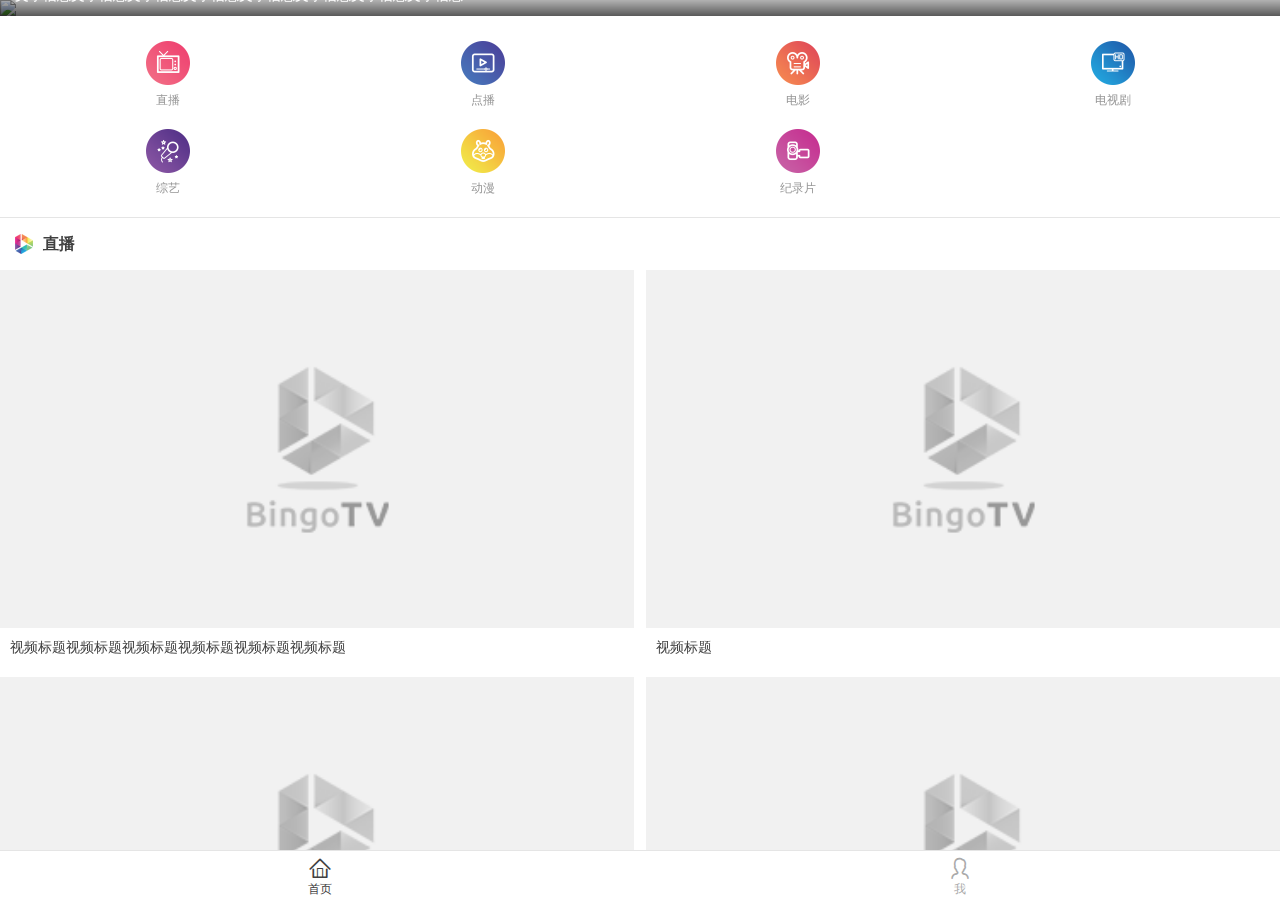
==== commit 3927d570: "2019/01/19" ====
--- a/index.html
+++ b/index.html
@@ -24,7 +24,7 @@
             <i class="icon-home"></i>
             <p>首页</p>
         </div>
-        <div class="item waves-effect @@nav-3" data-href="user.html">
+        <div class="item waves-effect " data-href="login.html">
             <i class="icon-user"></i>
             <p>我</p>
         </div>
@@ -497,6 +497,8 @@
     <script type="text/javascript" src="js/iscroll/iscroll-probe.js"></script>
     <script type="text/javascript" src="js/swiper/swiper.min.js"></script>
     <script type="text/javascript" src="js/waves/waves.min.js"></script>
+    <script type="text/javascript" src="js/modalEffects/classie.js"></script>
+    <script type="text/javascript" src="js/modalEffects/modalEffects.js"></script>
     <script type="text/javascript" src="js/scripts.js"></script>
     <!-- JavaScript over -->
 
--- a/css/style.min.css
+++ b/css/style.min.css
@@ -1 +1 @@
-body,button,input,select,textarea{font-family:PingFang SC,Roboto,"Segoe UI","Helvetica Neue",Helvetica,Arial,sans-serif}.alert,.preloader,.waves-circle,footer.navbar .item{text-align:center}*{-webkit-tap-highlight-color:transparent;-webkit-touch-callout:none}a,abbr,acronym,address,article,aside,audio,b,big,blockquote,body,button,canvas,caption,cite,code,dd,del,details,dfn,div,dl,dt,em,embed,fieldset,figcaption,figure,footer,form,h1,h2,h3,h4,h5,h6,header,hgroup,html,i,iframe,img,input,ins,kbd,label,legend,li,mark,menu,nav,object,ol,output,p,pre,q,ruby,s,samp,section,select,small,span,strike,strong,sub,summary,sup,table,tbody,td,textarea,tfoot,th,thead,time,tr,tt,u,ul,var,video{margin:0;padding:0}article,aside,details,figcaption,figure,footer,header,hgroup,main,nav,section,summary{display:block}html{-webkit-text-size-adjust:none;-ms-text-size-adjust:none;text-size-adjust:none}body,html{width:100%;height:100%}body{-webkit-user-select:none;-ms-user-select:none;-moz-user-select:none;user-select:none;-webkit-font-smoothing:antialiased;font-smoothing:antialiased;text-rendering:optimizeLegibility;-webkit-user-drag:none;-ms-touch-action:manipulation;touch-action:manipulation;word-wrap:break-word;overflow:hidden;font-size:16px;line-height:1.4;color:#404040}a{text-decoration:none}a,button,img,input,select,textarea{border:0;outline:0}img{max-width:100%;height:auto}textarea{resize:none;overflow:auto}button,input[type=button],input[type=reset],input[type=submit]{line-height:1}table{border-spacing:0;border-collapse:collapse}ul{list-style:none}em,i{font-style:normal}b,strong{font-weight:700}h1{font-size:30px}h2{font-size:24px}h3{font-size:18px}h4{font-size:16px}h5{font-size:14px}h6{font-size:12px}button,input,select,textarea{box-sizing:border-box;-webkit-appearance:none;-moz-appearance:none;appearance:none;font-size:16px;background-color:#FFF}::-webkit-input-placeholder{color:#aaa;line-height:normal}[class*=icon-]:before,[class^=icon-]:before{font-family:icomoon!important;speak:none;display:block;line-height:1;font-style:normal;font-weight:400;font-variant:normal;text-transform:none;-webkit-font-smoothing:antialiased;-moz-osx-font-smoothing:grayscale}.main{-ms-box-sizing:border-box;box-sizing:border-box;position:absolute;z-index:1;top:0;left:0;right:0;bottom:0;overflow:hidden;background-color:#FFF}.main-gray{background-color:#F5F6F7}footer.footer,footer.navbar{bottom:0;left:0;background-color:#FFF;border-top:1px solid #e5e5e5;z-index:2}footer.footer{-ms-box-sizing:border-box;box-sizing:border-box;position:absolute;width:100%;height:50px}footer.footer .footer-inner{-ms-box-sizing:border-box;box-sizing:border-box;display:-webkit-flex;display:-ms-flexbox;display:flex;-webkit-align-items:center;-ms-flex-align:center;align-items:center;-webkit-justify-content:space-between;-ms-justify-content:space-between;-ms-flex-pack:justify;justify-content:space-between;height:49px;min-height:49px;padding:0 15px}.button,footer.navbar{-ms-box-sizing:border-box}footer.footer .cart{position:relative;margin-top:5px;padding-top:7px;color:#aeaeae}footer.footer .cart p{font-size:16px}footer.footer .cart .icon{width:24px;height:24px;color:#aeaeae;background-size:cover;background-position:center;background-repeat:no-repeat;background-image:url(../img/tabbar-icon-2@2x.png)}footer.footer .cart.active .icon{background-image:url(../img/tabbar-icon-2-active@2x.png)}footer.navbar{box-sizing:border-box;display:-webkit-flex;display:-ms-flexbox;display:flex;-webkit-align-items:stretch;-ms-flex-align:stretch;align-items:stretch;position:absolute;width:100%;height:50px}footer.navbar .item{-webkit-flex:1;-ms-flex:1;flex:1;position:relative;padding-top:6px;color:#aaa}.alert,footer.navbar .item.active{color:#404040}footer.navbar .item p{font-size:12px}footer.navbar .item i{display:block;width:22px;height:22px;margin:0 auto 2px;font-size:22px}.alert-block,.swiper-wrapper{display:-ms-flexbox;display:-webkit-flex}#nprogress,footer.navbar~.main{margin-bottom:50px}@-webkit-keyframes hot{0%,100%,75%{text-shadow:none}50%{text-shadow:0 0 10px #404040;color:#404040}}@keyframes hot{0%,100%,75%{text-shadow:none}50%{text-shadow:0 0 10px #404040;color:#404040}}footer.navbar .item.hot{-webkit-animation:hot 2.5s ease-in-out infinite;animation:hot 2.5s ease-in-out infinite}footer.navbar .badge{position:absolute;left:calc(50% + 5px);bottom:calc(50% + 6px)}.spacing{height:15px}.scroller{-webkit-transform:translateZ(0);transform:translateZ(0);position:absolute;width:100%;min-height:100%}.iScrollVerticalScrollbar{position:absolute;z-index:2;top:3px;right:3px;bottom:3px;width:3px;overflow:hidden}.iScrollVerticalScrollbar.iScrollBothScrollbars{bottom:18px}.iScrollVerticalScrollbar .iScrollIndicator{position:absolute;width:100%;border-radius:3px;background-color:rgba(0,0,0,.3)}.bottom-modal-scroll{position:relative;z-index:1;width:100%;overflow:hidden}#nprogress,.toast{position:absolute}.nprogress-fade{transition:all .3s linear;opacity:1}.nprogress-out{opacity:0}#nprogress{pointer-events:none;top:0;left:0;right:0;bottom:0;z-index:0}#nprogress .spinner{position:absolute;top:50%;left:50%;margin-top:-10px;margin-left:-10px}#nprogress .spinner-icon{width:20px;height:20px;box-sizing:border-box;border:2px solid transparent;border-top-color:#404040;border-left-color:#404040;border-right-color:#404040;border-radius:50%;-webkit-animation:nprogress-spinner .5s linear infinite;animation:nprogress-spinner .5s linear infinite}@-webkit-keyframes nprogress-spinner{0%{-webkit-transform:rotate(0)}100%{-webkit-transform:rotate(360deg)}}@keyframes nprogress-spinner{0%{-webkit-transform:rotate(0);transform:rotate(0)}100%{-webkit-transform:rotate(360deg);transform:rotate(360deg)}}.alert{font-size:14px;padding:15px}.alert-red{color:#E74C3C}.alert-gray{color:#999}.alert-block{display:flex;-webkit-align-items:center;-ms-flex-align:center;align-items:center;-webkit-justify-content:space-between;-ms-justify-content:space-between;-ms-flex-pack:justify;justify-content:space-between;padding:12px;font-size:14px;color:#FFF;background-color:#404040}.alert-block-orange{color:#FFF;background-color:#E67E22}span.label{display:-webkit-inline-flex;display:-ms-inline-flexbox;display:inline-flex;margin-right:5px;padding:0 6px;color:#FFF;background-color:#404040;border-radius:4px;border:1px solid #404040}span.label-red{background-color:#E74C3C}span.label-orange{background-color:#E67E22}span.label-yellow{background-color:#F1C40F}span.label-blue{background-color:#3498DB}span.label-outline{color:#404040;border:1px solid #404040;background-color:transparent}span.label-outline-gray{color:#aaa;border-color:#e5e5e5}span.label-outline-red{color:#E74C3C;border-color:#E74C3C}span.label-outline-orange{color:#E67E22;border-color:#E67E22}span.label-outline-yellow{color:#F1C40F;border-color:#F1C40F}span.label-outline-blue{color:#3498DB;border-color:#3498DB}span.label-clear{padding:0;color:#404040;background-color:transparent}span.label-round{padding-left:12px;padding-right:12px;border-radius:100px}span.label-large{line-height:26px}span.label-small{line-height:22px;font-size:14px}span.label-small.label-round{padding-left:8px;padding-right:8px}span.label-small.label-cancel{padding-right:4px}span.label-small.label-cancel i{margin-left:3px;font-size:16px;height:16px;margin-top:3px}span.label-mini{line-height:18px;font-size:12px}span.label-mini.label-round{padding-left:8px;padding-right:8px}span.label-mini.left-icon i{margin-right:3px;margin-top:3px}span.label-mini.right-icon i{margin-left:2px}span.label-cancel i{color:#E74C3C}span.label-cancel.active i{opacity:.5}span.label-translucent{opacity:.3}.badge{padding:2px 4px;color:#FFF;line-height:1;font-size:12px;border-radius:100px;background-color:#E74C3C}.toast{box-sizing:border-box;z-index:99;top:50%;left:15px;right:15px;padding:15px;color:#FFF;border-radius:4px;background-color:rgba(0,0,0,.75);pointer-events:none;transition:all .3s ease-out;opacity:0;visibility:hidden;-webkit-transform:scale(.95) translateY(-50%);-ms-transform:scale(.95) translateY(-50%);transform:scale(.95) translateY(-50%)}.swiper-slide,.swiper-wrapper{position:relative;width:100%;height:100%}.toast.show{opacity:1;visibility:visible;-webkit-transform:scale(1) translateY(-50%);-ms-transform:scale(1) translateY(-50%);transform:scale(1) translateY(-50%)}.toast.toast-top{top:0;opacity:1;-webkit-transform:scale(1) translateY(-100%);-ms-transform:scale(1) translateY(-100%);transform:scale(1) translateY(-100%)}.toast.toast-top.show{top:15px;-webkit-transform:scale(1) translateY(0);-ms-transform:scale(1) translateY(0);transform:scale(1) translateY(0)}.toast.toast-bottom{top:auto;bottom:0;opacity:1;-webkit-transform:scale(1) translateY(100%);-ms-transform:scale(1) translateY(100%);transform:scale(1) translateY(100%)}.toast.toast-bottom.show{bottom:15px;-webkit-transform:scale(1) translateY(0);-ms-transform:scale(1) translateY(0);transform:scale(1) translateY(0)}.preloader{padding:15px 15px 30px}.preloader p{color:#aaa;font-size:12px}.preloader-icon{-webkit-transform-origin:50%;-ms-transform-origin:50%;transform-origin:50%;width:24px;height:24px;margin:0 auto 5px}.preloader-icon:after{display:block;content:"";width:100%;height:100%;background-image:url("data:image/svg+xml;charset=utf-8,%3Csvg%20viewBox%3D'0%200%20120%20120'%20xmlns%3D'http%3A%2F%2Fwww.w3.org%2F2000%2Fsvg'%20xmlns%3Axlink%3D'http%3A%2F%2Fwww.w3.org%2F1999%2Fxlink'%3E%3Cdefs%3E%3Cline%20id%3D'l'%20x1%3D'60'%20x2%3D'60'%20y1%3D'7'%20y2%3D'27'%20stroke%3D'%236c6c6c'%20stroke-width%3D'11'%20stroke-linecap%3D'round'%2F%3E%3C%2Fdefs%3E%3Cg%3E%3Cuse%20xlink%3Ahref%3D'%23l'%20opacity%3D'.27'%2F%3E%3Cuse%20xlink%3Ahref%3D'%23l'%20opacity%3D'.27'%20transform%3D'rotate(30%2060%2C60)'%2F%3E%3Cuse%20xlink%3Ahref%3D'%23l'%20opacity%3D'.27'%20transform%3D'rotate(60%2060%2C60)'%2F%3E%3Cuse%20xlink%3Ahref%3D'%23l'%20opacity%3D'.27'%20transform%3D'rotate(90%2060%2C60)'%2F%3E%3Cuse%20xlink%3Ahref%3D'%23l'%20opacity%3D'.27'%20transform%3D'rotate(120%2060%2C60)'%2F%3E%3Cuse%20xlink%3Ahref%3D'%23l'%20opacity%3D'.27'%20transform%3D'rotate(150%2060%2C60)'%2F%3E%3Cuse%20xlink%3Ahref%3D'%23l'%20opacity%3D'.37'%20transform%3D'rotate(180%2060%2C60)'%2F%3E%3Cuse%20xlink%3Ahref%3D'%23l'%20opacity%3D'.46'%20transform%3D'rotate(210%2060%2C60)'%2F%3E%3Cuse%20xlink%3Ahref%3D'%23l'%20opacity%3D'.56'%20transform%3D'rotate(240%2060%2C60)'%2F%3E%3Cuse%20xlink%3Ahref%3D'%23l'%20opacity%3D'.66'%20transform%3D'rotate(270%2060%2C60)'%2F%3E%3Cuse%20xlink%3Ahref%3D'%23l'%20opacity%3D'.75'%20transform%3D'rotate(300%2060%2C60)'%2F%3E%3Cuse%20xlink%3Ahref%3D'%23l'%20opacity%3D'.85'%20transform%3D'rotate(330%2060%2C60)'%2F%3E%3C%2Fg%3E%3C%2Fsvg%3E");background-position:50%;background-size:100%;background-repeat:no-repeat}.preloader-icon.spin:after{-webkit-animation:spin 1s steps(12,end) infinite;animation:spin 1s steps(12,end) infinite}.animated{-webkit-animation-duration:1s;animation-duration:1s;-webkit-animation-fill-mode:both;animation-fill-mode:both}.delay-short{-webkit-animation-delay:.5s;animation-delay:.5s}.delay-medium{-webkit-animation-delay:1s;animation-delay:1s}.delay-long{-webkit-animation-delay:1.5s;animation-delay:1.5s}@-webkit-keyframes fadeIn{0%{opacity:0}100%{opacity:1}}@keyframes fadeIn{0%{opacity:0}100%{opacity:1}}.fadeIn{-webkit-animation-name:fadeIn;animation-name:fadeIn}@-webkit-keyframes bounceIn{20%,40%,60%,80%,from,to{-webkit-animation-timing-function:cubic-bezier(.215,.61,.355,1);animation-timing-function:cubic-bezier(.215,.61,.355,1)}0%{opacity:0;-webkit-transform:scale3d(.3,.3,.3);transform:scale3d(.3,.3,.3)}20%{-webkit-transform:scale3d(1.1,1.1,1.1);transform:scale3d(1.1,1.1,1.1)}40%{-webkit-transform:scale3d(.9,.9,.9);transform:scale3d(.9,.9,.9)}60%{opacity:1;-webkit-transform:scale3d(1.03,1.03,1.03);transform:scale3d(1.03,1.03,1.03)}80%{-webkit-transform:scale3d(.97,.97,.97);transform:scale3d(.97,.97,.97)}to{opacity:1;-webkit-transform:scale3d(1,1,1);transform:scale3d(1,1,1)}}@keyframes bounceIn{20%,40%,60%,80%,from,to{-webkit-animation-timing-function:cubic-bezier(.215,.61,.355,1);animation-timing-function:cubic-bezier(.215,.61,.355,1)}0%{opacity:0;-webkit-transform:scale3d(.3,.3,.3);transform:scale3d(.3,.3,.3)}20%{-webkit-transform:scale3d(1.1,1.1,1.1);transform:scale3d(1.1,1.1,1.1)}40%{-webkit-transform:scale3d(.9,.9,.9);transform:scale3d(.9,.9,.9)}60%{opacity:1;-webkit-transform:scale3d(1.03,1.03,1.03);transform:scale3d(1.03,1.03,1.03)}80%{-webkit-transform:scale3d(.97,.97,.97);transform:scale3d(.97,.97,.97)}to{opacity:1;-webkit-transform:scale3d(1,1,1);transform:scale3d(1,1,1)}}.bounceIn{-webkit-animation-name:bounceIn;animation-name:bounceIn;-webkit-animation-duration:.75s;animation-duration:.75s}@-webkit-keyframes fadeInUp{from{opacity:0;-webkit-transform:translate3d(0,40px,0);transform:translate3d(0,40px,0)}to{opacity:1;-webkit-transform:none;transform:none}}@keyframes fadeInUp{from{opacity:0;-webkit-transform:translate3d(0,40px,0);transform:translate3d(0,40px,0)}to{opacity:1;-webkit-transform:none;transform:none}}.fadeInUp{-webkit-animation-name:fadeInUp;animation-name:fadeInUp}@-webkit-keyframes fadeInDown{from{opacity:0;-webkit-transform:translate3d(0,-40px,0);transform:translate3d(0,-40px,0)}to{opacity:1;-webkit-transform:none;transform:none}}@keyframes fadeInDown{from{opacity:0;-webkit-transform:translate3d(0,-40px,0);transform:translate3d(0,-40px,0)}to{opacity:1;-webkit-transform:none;transform:none}}.fadeInDown{-webkit-animation-name:fadeInDown;animation-name:fadeInDown}@-webkit-keyframes spin{100%{-webkit-transform:rotate(360deg)}}@keyframes spin{100%{-webkit-transform:rotate(360deg);transform:rotate(360deg)}}.swiper-container{margin:0 auto;position:relative;overflow:hidden;z-index:1}.swiper-container-no-flexbox .swiper-slide{float:left}.swiper-container-vertical>.swiper-wrapper{-ms-flex-direction:column;-webkit-flex-direction:column;flex-direction:column}.swiper-wrapper{z-index:1;display:flex;transition-property:-webkit-transform;transition-property:transform;transition-property:transform,-webkit-transform;box-sizing:content-box}.button-group,.swiper-pagination{display:-webkit-flex;display:-ms-flexbox}.swiper-container-android .swiper-slide,.swiper-wrapper{-webkit-transform:translate3d(0,0,0);-ms-transform:translate3d(0,0,0);transform:translate3d(0,0,0)}.swiper-container-multirow>.swiper-wrapper{-webkit-box-lines:multiple;-moz-box-lines:multiple;-ms-flex-wrap:wrap;-webkit-flex-wrap:wrap;flex-wrap:wrap}.swiper-container-free-mode>.swiper-wrapper{transition-timing-function:ease-out;margin:0 auto}.swiper-slide{-webkit-flex-shrink:0;-ms-flex:0 0 auto;-ms-flex-negative:0;flex-shrink:0}.swiper-container-autoheight,.swiper-container-autoheight .swiper-slide{height:auto}.swiper-container-autoheight .swiper-wrapper{-ms-flex-align:start;-webkit-align-items:flex-start;align-items:flex-start;transition-property:height,-webkit-transform;transition-property:transform,height;transition-property:transform,height,-webkit-transform}.swiper-container .swiper-notification{position:absolute;left:0;top:0;pointer-events:none;opacity:0;z-index:-1000}.swiper-wp8-horizontal{-ms-touch-action:pan-y;touch-action:pan-y}.swiper-wp8-vertical{-ms-touch-action:pan-x;touch-action:pan-x}.swiper-button-next,.swiper-button-prev{position:absolute;top:50%;width:27px;height:44px;margin-top:-22px;z-index:10;cursor:pointer;background-size:27px 44px;background-position:center;background-repeat:no-repeat}.swiper-button-next.swiper-button-disabled,.swiper-button-prev.swiper-button-disabled{opacity:.35;cursor:auto;pointer-events:none}.swiper-button-prev,.swiper-container-rtl .swiper-button-next{background-image:url("data:image/svg+xml;charset=utf-8,%3Csvg%20xmlns%3D'http%3A%2F%2Fwww.w3.org%2F2000%2Fsvg'%20viewBox%3D'0%200%2027%2044'%3E%3Cpath%20d%3D'M0%2C22L22%2C0l2.1%2C2.1L4.2%2C22l19.9%2C19.9L22%2C44L0%2C22L0%2C22L0%2C22z'%20fill%3D'%23007aff'%2F%3E%3C%2Fsvg%3E");left:10px;right:auto}.swiper-button-prev.swiper-button-black,.swiper-container-rtl .swiper-button-next.swiper-button-black{background-image:url("data:image/svg+xml;charset=utf-8,%3Csvg%20xmlns%3D'http%3A%2F%2Fwww.w3.org%2F2000%2Fsvg'%20viewBox%3D'0%200%2027%2044'%3E%3Cpath%20d%3D'M0%2C22L22%2C0l2.1%2C2.1L4.2%2C22l19.9%2C19.9L22%2C44L0%2C22L0%2C22L0%2C22z'%20fill%3D'%23000000'%2F%3E%3C%2Fsvg%3E")}.swiper-button-prev.swiper-button-white,.swiper-container-rtl .swiper-button-next.swiper-button-white{background-image:url("data:image/svg+xml;charset=utf-8,%3Csvg%20xmlns%3D'http%3A%2F%2Fwww.w3.org%2F2000%2Fsvg'%20viewBox%3D'0%200%2027%2044'%3E%3Cpath%20d%3D'M0%2C22L22%2C0l2.1%2C2.1L4.2%2C22l19.9%2C19.9L22%2C44L0%2C22L0%2C22L0%2C22z'%20fill%3D'%23ffffff'%2F%3E%3C%2Fsvg%3E")}.swiper-button-next,.swiper-container-rtl .swiper-button-prev{background-image:url("data:image/svg+xml;charset=utf-8,%3Csvg%20xmlns%3D'http%3A%2F%2Fwww.w3.org%2F2000%2Fsvg'%20viewBox%3D'0%200%2027%2044'%3E%3Cpath%20d%3D'M27%2C22L27%2C22L5%2C44l-2.1-2.1L22.8%2C22L2.9%2C2.1L5%2C0L27%2C22L27%2C22z'%20fill%3D'%23007aff'%2F%3E%3C%2Fsvg%3E");right:10px;left:auto}.swiper-button-next.swiper-button-black,.swiper-container-rtl .swiper-button-prev.swiper-button-black{background-image:url("data:image/svg+xml;charset=utf-8,%3Csvg%20xmlns%3D'http%3A%2F%2Fwww.w3.org%2F2000%2Fsvg'%20viewBox%3D'0%200%2027%2044'%3E%3Cpath%20d%3D'M27%2C22L27%2C22L5%2C44l-2.1-2.1L22.8%2C22L2.9%2C2.1L5%2C0L27%2C22L27%2C22z'%20fill%3D'%23000000'%2F%3E%3C%2Fsvg%3E")}.swiper-button-next.swiper-button-white,.swiper-container-rtl .swiper-button-prev.swiper-button-white{background-image:url("data:image/svg+xml;charset=utf-8,%3Csvg%20xmlns%3D'http%3A%2F%2Fwww.w3.org%2F2000%2Fsvg'%20viewBox%3D'0%200%2027%2044'%3E%3Cpath%20d%3D'M27%2C22L27%2C22L5%2C44l-2.1-2.1L22.8%2C22L2.9%2C2.1L5%2C0L27%2C22L27%2C22z'%20fill%3D'%23ffffff'%2F%3E%3C%2Fsvg%3E")}.swiper-pagination{display:flex;-webkit-align-items:center;-ms-flex-align:center;align-items:center;-webkit-justify-content:center;-ms-justify-content:center;-ms-flex-pack:center;justify-content:center;position:absolute;padding:16px 0;transition:.3s;-webkit-transform:translate3d(0,0,0);-ms-transform:translate3d(0,0,0);transform:translate3d(0,0,0);z-index:2}.swiper-pagination.swiper-pagination-hidden{opacity:0}.swiper-container-horizontal>.swiper-pagination-bullets,.swiper-pagination-custom,.swiper-pagination-fraction{left:0;bottom:0;width:100%}.swiper-pagination-bullet{width:7px;height:7px;display:inline-block;border-radius:100%;background-color:#FFF;opacity:.3}button.swiper-pagination-bullet{border:none;margin:0;padding:0;box-shadow:none;-moz-appearance:none;-ms-appearance:none;-webkit-appearance:none;appearance:none}.swiper-pagination-clickable .swiper-pagination-bullet{cursor:pointer}.swiper-pagination-bullet-active{opacity:1;background:#FFF}.swiper-container-vertical>.swiper-pagination-bullets{right:10px;top:50%;-webkit-transform:translate3d(0,-50%,0);-ms-transform:translate3d(0,-50%,0);transform:translate3d(0,-50%,0)}.swiper-container-vertical>.swiper-pagination-bullets .swiper-pagination-bullet{margin:5px 0;display:block}.swiper-container-horizontal>.swiper-pagination-bullets .swiper-pagination-bullet{margin:0 3px}.swiper-pagination-progress{background:rgba(0,0,0,.25);position:absolute}.swiper-pagination-progress .swiper-pagination-progressbar{background:#404040;position:absolute;left:0;top:0;width:100%;height:100%;-webkit-transform:scale(0);-ms-transform:scale(0);transform:scale(0);-webkit-transform-origin:left top;-ms-transform-origin:left top;transform-origin:left top}.swiper-container-rtl .swiper-pagination-progress .swiper-pagination-progressbar{-webkit-transform-origin:right top;-ms-transform-origin:right top;transform-origin:right top}.swiper-container-horizontal>.swiper-pagination-progress{width:100%;height:4px;left:0;top:0}.swiper-container-vertical>.swiper-pagination-progress{width:4px;height:100%;left:0;top:0}.swiper-pagination-progress.swiper-pagination-white{background:rgba(255,255,255,.5)}.swiper-pagination-progress.swiper-pagination-white .swiper-pagination-progressbar{background:#fff}.swiper-pagination-progress.swiper-pagination-black .swiper-pagination-progressbar{background:#000}.swiper-container-3d{-webkit-perspective:1200px;perspective:1200px}.swiper-container-3d .swiper-cube-shadow,.swiper-container-3d .swiper-slide,.swiper-container-3d .swiper-slide-shadow-bottom,.swiper-container-3d .swiper-slide-shadow-left,.swiper-container-3d .swiper-slide-shadow-right,.swiper-container-3d .swiper-slide-shadow-top,.swiper-container-3d .swiper-wrapper{-webkit-transform-style:preserve-3d;transform-style:preserve-3d}.swiper-container-3d .swiper-slide-shadow-bottom,.swiper-container-3d .swiper-slide-shadow-left,.swiper-container-3d .swiper-slide-shadow-right,.swiper-container-3d .swiper-slide-shadow-top{position:absolute;left:0;top:0;width:100%;height:100%;pointer-events:none;z-index:10}.swiper-container-3d .swiper-slide-shadow-left{background-image:linear-gradient(to left,rgba(0,0,0,.5),rgba(0,0,0,0))}.swiper-container-3d .swiper-slide-shadow-right{background-image:linear-gradient(to right,rgba(0,0,0,.5),rgba(0,0,0,0))}.swiper-container-3d .swiper-slide-shadow-top{background-image:linear-gradient(to top,rgba(0,0,0,.5),rgba(0,0,0,0))}.swiper-container-3d .swiper-slide-shadow-bottom{background-image:linear-gradient(to bottom,rgba(0,0,0,.5),rgba(0,0,0,0))}.swiper-container-coverflow .swiper-wrapper,.swiper-container-flip .swiper-wrapper{-ms-perspective:1200px}.swiper-container-cube,.swiper-container-flip{overflow:visible}.swiper-container-cube .swiper-slide,.swiper-container-flip .swiper-slide{pointer-events:none;-webkit-backface-visibility:hidden;backface-visibility:hidden;z-index:1}.swiper-container-cube .swiper-slide .swiper-slide,.swiper-container-flip .swiper-slide .swiper-slide{pointer-events:none}.swiper-container-cube .swiper-slide-active,.swiper-container-cube .swiper-slide-active .swiper-slide-active,.swiper-container-flip .swiper-slide-active,.swiper-container-flip .swiper-slide-active .swiper-slide-active{pointer-events:auto}.swiper-container-cube .swiper-slide-shadow-bottom,.swiper-container-cube .swiper-slide-shadow-left,.swiper-container-cube .swiper-slide-shadow-right,.swiper-container-cube .swiper-slide-shadow-top,.swiper-container-flip .swiper-slide-shadow-bottom,.swiper-container-flip .swiper-slide-shadow-left,.swiper-container-flip .swiper-slide-shadow-right,.swiper-container-flip .swiper-slide-shadow-top{z-index:0;-webkit-backface-visibility:hidden;backface-visibility:hidden}.swiper-container-cube .swiper-slide{visibility:hidden;-webkit-transform-origin:0 0;-ms-transform-origin:0 0;transform-origin:0 0;width:100%;height:100%}.swiper-container-cube.swiper-container-rtl .swiper-slide{-webkit-transform-origin:100% 0;-ms-transform-origin:100% 0;transform-origin:100% 0}.swiper-container-cube .swiper-slide-active,.swiper-container-cube .swiper-slide-next,.swiper-container-cube .swiper-slide-next+.swiper-slide,.swiper-container-cube .swiper-slide-prev{pointer-events:auto;visibility:visible}.swiper-container-cube .swiper-cube-shadow{position:absolute;left:0;bottom:0;width:100%;height:100%;background:#000;opacity:.6;-webkit-filter:blur(50px);filter:blur(50px);z-index:0}.swiper-container-fade.swiper-container-free-mode .swiper-slide{transition-timing-function:ease-out}.swiper-container-fade .swiper-slide{pointer-events:none;transition-property:opacity}.swiper-container-fade .swiper-slide .swiper-slide{pointer-events:none}.swiper-container-fade .swiper-slide-active,.swiper-container-fade .swiper-slide-active .swiper-slide-active{pointer-events:auto}.swiper-scrollbar{border-radius:10px;position:relative;-ms-touch-action:none;background:rgba(0,0,0,.1)}.swiper-container-horizontal>.swiper-scrollbar{position:absolute;left:1%;bottom:3px;z-index:50;height:5px;width:98%}.swiper-container-vertical>.swiper-scrollbar{position:absolute;right:3px;top:1%;z-index:50;width:5px;height:98%}.swiper-scrollbar-drag{height:100%;width:100%;position:relative;background:rgba(0,0,0,.5);border-radius:10px;left:0;top:0}.swiper-scrollbar-cursor-drag{cursor:move}.swiper-lazy-preloader{width:24px;height:24px;position:absolute;left:50%;top:50%;margin-left:-12px;margin-top:-12px;z-index:10;-webkit-transform-origin:50%;-ms-transform-origin:50%;transform-origin:50%;-webkit-animation:swiper-preloader-spin 1s steps(12,end) infinite;animation:swiper-preloader-spin 1s steps(12,end) infinite}.swiper-lazy-preloader:after{display:block;content:"";width:100%;height:100%;background-image:url("data:image/svg+xml;charset=utf-8,%3Csvg%20viewBox%3D'0%200%20120%20120'%20xmlns%3D'http%3A%2F%2Fwww.w3.org%2F2000%2Fsvg'%20xmlns%3Axlink%3D'http%3A%2F%2Fwww.w3.org%2F1999%2Fxlink'%3E%3Cdefs%3E%3Cline%20id%3D'l'%20x1%3D'60'%20x2%3D'60'%20y1%3D'7'%20y2%3D'27'%20stroke%3D'%236c6c6c'%20stroke-width%3D'11'%20stroke-linecap%3D'round'%2F%3E%3C%2Fdefs%3E%3Cg%3E%3Cuse%20xlink%3Ahref%3D'%23l'%20opacity%3D'.27'%2F%3E%3Cuse%20xlink%3Ahref%3D'%23l'%20opacity%3D'.27'%20transform%3D'rotate(30%2060%2C60)'%2F%3E%3Cuse%20xlink%3Ahref%3D'%23l'%20opacity%3D'.27'%20transform%3D'rotate(60%2060%2C60)'%2F%3E%3Cuse%20xlink%3Ahref%3D'%23l'%20opacity%3D'.27'%20transform%3D'rotate(90%2060%2C60)'%2F%3E%3Cuse%20xlink%3Ahref%3D'%23l'%20opacity%3D'.27'%20transform%3D'rotate(120%2060%2C60)'%2F%3E%3Cuse%20xlink%3Ahref%3D'%23l'%20opacity%3D'.27'%20transform%3D'rotate(150%2060%2C60)'%2F%3E%3Cuse%20xlink%3Ahref%3D'%23l'%20opacity%3D'.37'%20transform%3D'rotate(180%2060%2C60)'%2F%3E%3Cuse%20xlink%3Ahref%3D'%23l'%20opacity%3D'.46'%20transform%3D'rotate(210%2060%2C60)'%2F%3E%3Cuse%20xlink%3Ahref%3D'%23l'%20opacity%3D'.56'%20transform%3D'rotate(240%2060%2C60)'%2F%3E%3Cuse%20xlink%3Ahref%3D'%23l'%20opacity%3D'.66'%20transform%3D'rotate(270%2060%2C60)'%2F%3E%3Cuse%20xlink%3Ahref%3D'%23l'%20opacity%3D'.75'%20transform%3D'rotate(300%2060%2C60)'%2F%3E%3Cuse%20xlink%3Ahref%3D'%23l'%20opacity%3D'.85'%20transform%3D'rotate(330%2060%2C60)'%2F%3E%3C%2Fg%3E%3C%2Fsvg%3E");background-position:50%;background-size:100%;background-repeat:no-repeat}.swiper-lazy-preloader-white:after{background-image:url("data:image/svg+xml;charset=utf-8,%3Csvg%20viewBox%3D'0%200%20120%20120'%20xmlns%3D'http%3A%2F%2Fwww.w3.org%2F2000%2Fsvg'%20xmlns%3Axlink%3D'http%3A%2F%2Fwww.w3.org%2F1999%2Fxlink'%3E%3Cdefs%3E%3Cline%20id%3D'l'%20x1%3D'60'%20x2%3D'60'%20y1%3D'7'%20y2%3D'27'%20stroke%3D'%23fff'%20stroke-width%3D'11'%20stroke-linecap%3D'round'%2F%3E%3C%2Fdefs%3E%3Cg%3E%3Cuse%20xlink%3Ahref%3D'%23l'%20opacity%3D'.27'%2F%3E%3Cuse%20xlink%3Ahref%3D'%23l'%20opacity%3D'.27'%20transform%3D'rotate(30%2060%2C60)'%2F%3E%3Cuse%20xlink%3Ahref%3D'%23l'%20opacity%3D'.27'%20transform%3D'rotate(60%2060%2C60)'%2F%3E%3Cuse%20xlink%3Ahref%3D'%23l'%20opacity%3D'.27'%20transform%3D'rotate(90%2060%2C60)'%2F%3E%3Cuse%20xlink%3Ahref%3D'%23l'%20opacity%3D'.27'%20transform%3D'rotate(120%2060%2C60)'%2F%3E%3Cuse%20xlink%3Ahref%3D'%23l'%20opacity%3D'.27'%20transform%3D'rotate(150%2060%2C60)'%2F%3E%3Cuse%20xlink%3Ahref%3D'%23l'%20opacity%3D'.37'%20transform%3D'rotate(180%2060%2C60)'%2F%3E%3Cuse%20xlink%3Ahref%3D'%23l'%20opacity%3D'.46'%20transform%3D'rotate(210%2060%2C60)'%2F%3E%3Cuse%20xlink%3Ahref%3D'%23l'%20opacity%3D'.56'%20transform%3D'rotate(240%2060%2C60)'%2F%3E%3Cuse%20xlink%3Ahref%3D'%23l'%20opacity%3D'.66'%20transform%3D'rotate(270%2060%2C60)'%2F%3E%3Cuse%20xlink%3Ahref%3D'%23l'%20opacity%3D'.75'%20transform%3D'rotate(300%2060%2C60)'%2F%3E%3Cuse%20xlink%3Ahref%3D'%23l'%20opacity%3D'.85'%20transform%3D'rotate(330%2060%2C60)'%2F%3E%3C%2Fg%3E%3C%2Fsvg%3E")}@-webkit-keyframes swiper-preloader-spin{100%{-webkit-transform:rotate(360deg)}}@keyframes swiper-preloader-spin{100%{-webkit-transform:rotate(360deg);transform:rotate(360deg)}}.waves-effect{position:relative;overflow:hidden}.waves-effect .waves-ripple{position:absolute;border-radius:50%;width:80px;height:80px;margin-top:-40px;margin-left:-40px;opacity:0;background:radial-gradient(rgba(0,0,0,0) 0,rgba(0,0,0,.05) 40%,rgba(0,0,0,.1) 70%,rgba(0,0,0,.2) 90%,rgba(0,0,0,.3) 100%);transition:all .3s ease-out;transition-property:opacity,-webkit-transform;transition-property:transform,opacity;transition-property:transform,opacity,-webkit-transform;-webkit-transform:scale(0) translate(0,0);-ms-transform:scale(0) translate(0,0);transform:scale(0) translate(0,0);pointer-events:none}.waves-effect.waves-light .waves-ripple{background:radial-gradient(rgba(255,255,255,0) 0,rgba(255,255,255,.25) 40%,rgba(255,255,255,.5) 70%,rgba(255,255,255,.75) 90%,#fff 100%)}.waves-effect.waves-classic .waves-ripple{background:rgba(0,0,0,.2)}.waves-effect.waves-classic.waves-light .waves-ripple{background:rgba(255,255,255,.4)}.waves-notransition{transition:none!important}.waves-button,.waves-circle{-webkit-transform:translateZ(0);transform:translateZ(0);-webkit-mask-image:-webkit-radial-gradient(circle,#fff 100%,#000 100%)}.waves-button,.waves-button-input,.waves-button:hover,.waves-button:visited{white-space:nowrap;vertical-align:middle;cursor:pointer;border:none;outline:0;color:inherit;background-color:rgba(0,0,0,0);font-size:1em;line-height:1em;text-align:center;text-decoration:none;z-index:1}.waves-button{padding:.85em 1.1em;border-radius:.2em}.waves-button-input{margin:0;padding:.85em 1.1em}.waves-input-wrapper{border-radius:.2em;vertical-align:bottom}.waves-input-wrapper.waves-button{padding:0}.waves-input-wrapper .waves-button-input{position:relative;top:0;left:0;z-index:1}.waves-circle{width:2.5em;height:2.5em;line-height:2.5em;border-radius:50%}.button,.button-grid .row .item{line-height:1;text-align:center}.waves-float{-webkit-mask-image:none;box-shadow:0 1px 1.5px 1px rgba(0,0,0,.12);transition:all .3s}.waves-float:active{box-shadow:0 8px 20px 1px rgba(0,0,0,.3)}.waves-block{display:block}.button-group{display:flex;-webkit-align-items:center;-ms-flex-align:center;align-items:center;-webkit-justify-content:center;-ms-justify-content:center;-ms-flex-pack:center;justify-content:center;margin:15px 15px 30px}.button-group .inner{padding:15px}.button-group.margin-top{margin-top:24px}.button-group.margin-bottom{margin-bottom:24px}.button-grid{border-top:1px solid #e5e5e5}.button-grid .row{display:-webkit-flex;display:-ms-flexbox;display:flex;border-bottom:1px solid #e5e5e5}.button-grid .row .item{-webkit-flex-grow:1;-ms-flex-grow:1;-ms-flex-positive:1;flex-grow:1;display:block;padding:15px 0;background-color:#FFF;border-right:1px solid #e5e5e5}.button-grid .row .item:last-child{border-right:0}.button-grid i{display:inline-block;font-size:34px;color:#404040;margin-bottom:10px}.button-grid p{margin-bottom:2px;color:#404040;font-size:14px}.button-grid span{color:#aaa;font-family:Georgia;font-size:12px}.button{box-sizing:border-box;position:relative;display:inline-block;height:44px;padding:0 18px;white-space:nowrap;color:#FFF;background-color:#404040;border-radius:4px}.button[disabled]{color:#999!important;border-color:#d7d7d7!important;background-color:#e5e5e5!important}.button.left-icon i{margin-right:12px}.button-inner{display:-webkit-flex;display:-ms-flexbox;display:flex;-webkit-flex-flow:row nowrap;-ms-flex-flow:row nowrap;flex-flow:row nowrap;-webkit-align-items:center;-ms-flex-align:center;align-items:center;-webkit-justify-content:center;-ms-justify-content:center;-ms-flex-pack:center;justify-content:center;width:100%;height:100%}.button-red{background-color:#E74C3C}.button-orange{background-color:#E67E22}.button-white{color:#404040;background-color:#FFF}.button-white.active{opacity:.75;background-color:#FFF}.button-outline{color:#404040;border:1px solid #404040;background-color:transparent}.button-outline-white{color:#FFF;border-color:#FFF}.button-outline-white.active{background-color:rgba(255,255,255,.3)}.button-clear{color:#404040;background-color:transparent}.button-clear-gray{color:#aaa}.button-clear-red{color:#E74C3C}.button-clear-black{color:#303137}.button-clear[disabled]{opacity:1;color:#d7d7d7!important;border-color:#FFF!important;background-color:#FFF!important}.classification .classification-item:active,.list-video .list-video-item:active,.video-anthology .list-anthology .item:active{opacity:.75}.button-smooth{padding:0 24px;border-radius:100px}.button-round{width:38px;height:38px;padding:0;border-radius:100px}.button-round i{font-size:18px}.button-round.active{color:#FFF;background-color:#404040}.button-round-large{width:50px;height:50px;border-width:2px}.video-info,.video-title{border-bottom:1px solid #e5e5e5}.button-round-large i{font-size:25px}.button-block{display:block;width:100%}.button-full{display:block;width:100%;border-radius:0}.button-large{height:54px;padding:0 48px}.button-small{height:36px;padding:0 16px}.button-mini{height:28px;padding:0 8px;font-size:12px}.button-mini i{font-size:16px}.button-mini.left-icon i{margin-right:4px}.button-wide{min-width:160px}.button-wave-light.wave{-webkit-animation:buttonWaveLight .5s linear;animation:buttonWaveLight .5s linear;z-index:2}.button-wave-dark.wave{-webkit-animation:buttonWaveDark .5s linear;animation:buttonWaveDark .5s linear;z-index:2}@-webkit-keyframes buttonWaveLight{40%{box-shadow:0 0 0 5px rgba(255,255,255,.1),0 0 0 10px #FFF,0 0 0 20px rgba(255,255,255,.5)}100%{box-shadow:0 0 0 10px rgba(255,255,255,0),0 0 0 20px rgba(255,255,255,0),0 0 0 30px rgba(255,255,255,0)}}@keyframes buttonWaveLight{40%{box-shadow:0 0 0 5px rgba(255,255,255,.1),0 0 0 10px #FFF,0 0 0 20px rgba(255,255,255,.5)}100%{box-shadow:0 0 0 10px rgba(255,255,255,0),0 0 0 20px rgba(255,255,255,0),0 0 0 30px rgba(255,255,255,0)}}@-webkit-keyframes buttonWaveDark{40%{box-shadow:0 0 0 5px rgba(0,0,0,.1),0 0 0 10px #000,0 0 0 20px rgba(0,0,0,.5)}100%{box-shadow:0 0 0 10px transparent,0 0 0 20px transparent,0 0 0 30px transparent}}@keyframes buttonWaveDark{40%{box-shadow:0 0 0 5px rgba(0,0,0,.1),0 0 0 10px #000,0 0 0 20px rgba(0,0,0,.5)}100%{box-shadow:0 0 0 10px transparent,0 0 0 20px transparent,0 0 0 30px transparent}}.image-slide .swiper-slide img{display:block;width:100%}.image-slide .swiper-info{position:absolute;width:100%;height:40px;left:0;right:0;bottom:0;display:-webkit-flex;display:-ms-flexbox;display:flex;-webkit-align-items:center;-ms-flex-align:center;align-items:center;background:linear-gradient(to bottom,rgba(51,51,51,0) 0,rgba(51,51,51,.08) 21%,rgba(51,51,51,.1) 25%,rgba(51,51,51,.15) 33%,rgba(51,51,51,.18) 37%,rgba(42,42,42,.23) 45%,rgba(38,38,38,.25) 49%,rgba(3,3,3,.3) 60%,rgba(0,0,0,.31) 61%,rgba(0,0,0,.65) 100%)}.image-slide .swiper-info p{display:block;width:100%;color:#fff;font-size:14px;margin-left:15px;margin-right:100px;overflow:hidden;white-space:nowrap;text-overflow:ellipsis}.image-slide .swiper-pagination{width:85px;left:auto;right:15px;-webkit-justify-content:flex-end;-ms-flex-pack:end;justify-content:flex-end}.classification{display:-webkit-flex;display:-ms-flexbox;display:flex;-webkit-align-items:center;-ms-flex-align:center;align-items:center;-webkit-flex-wrap:wrap;-ms-flex-wrap:wrap;flex-wrap:wrap;padding:25px 10px 0}.classification .classification-item{display:-webkit-flex;display:-ms-flexbox;display:flex;-webkit-align-items:center;-ms-flex-align:center;align-items:center;-webkit-flex-direction:column;-ms-flex-direction:column;flex-direction:column;width:25%;margin-bottom:20px}.classification .classification-item img{width:44px;height:44px;margin-bottom:7px}.classification .classification-item p{font-size:12px;color:#979797}.group-index-video{margin-bottom:20px}.group-index-video .group-index-video-title{border-top:1px solid #e5e5e5;padding:15px;display:-webkit-flex;display:-ms-flexbox;display:flex;-webkit-align-items:center;-ms-flex-align:center;align-items:center}.group-index-video .group-index-video-title .icon{display:block;width:18px;height:20px;margin-right:10px}.group-index-video .button-group{margin:0 10px}.group-index-video .button-group .button{background-color:#f1f1f1;color:#404040;font-size:12px;height:35px}.list-video{display:-webkit-flex;display:-ms-flexbox;display:flex;-webkit-align-items:center;-ms-flex-align:center;align-items:center;-webkit-flex-wrap:wrap;-ms-flex-wrap:wrap;flex-wrap:wrap;-webkit-justify-content:space-between;-ms-flex-pack:justify;justify-content:space-between}.list-video .list-video-item{width:49.5%;margin-bottom:10px}.video-info .item .label,.video-title .title{margin-bottom:3px}.list-video .list-video-item .list-video-cover{position:relative}.list-video .list-video-item .list-video-cover .cover-background{display:block;width:100%}.logo-bottom,.video-info{display:-webkit-flex;display:-ms-flexbox;-webkit-align-items:center}.list-video .list-video-item .list-video-cover .cover-image{position:absolute;top:0;left:0;width:100%;height:100%;background-repeat:no-repeat;background-size:cover;background-position:center}.list-video .list-video-item .list-video-info{padding:10px}.list-video .list-video-item .list-video-info p{overflow:hidden;white-space:nowrap;text-overflow:ellipsis}.list-video .list-video-item .list-video-info .list-video-title{font-size:14px}.list-video .list-video-item .list-video-info .list-video-introduce{font-size:12px;color:#979797}.logo-bottom{display:flex;-ms-flex-align:center;align-items:center;-webkit-justify-content:center;-ms-flex-pack:center;justify-content:center;padding:20px 0;border-top:1px solid #e5e5e5}.logo-bottom img{display:block;width:180px;height:57px}.title-list-video{padding:20px}.title-list-video .title{font-size:36px}.title-list-video .title small{color:#979797;font-size:16px;font-weight:400;margin-left:10px}.video-info .item,.video-title .subtitle{font-size:12px;color:#979797}.video-player video{display:block}.video-title{padding:15px}.video-info{display:flex;-ms-flex-align:center;align-items:center;padding:15px 0}.video-info .item{width:25%;text-align:center;border-right:1px solid #e5e5e5}.video-info .item:last-child{border-right:0}.video-anthology{padding:15px}.video-anthology .title{margin-bottom:15px}.video-anthology .list-anthology{display:-webkit-flex;display:-ms-flexbox;display:flex;-webkit-align-items:center;-ms-flex-align:center;align-items:center;-webkit-flex-wrap:wrap;-ms-flex-wrap:wrap;flex-wrap:wrap}.video-anthology .list-anthology .item{background-color:#f1f1f1;color:#404040;font-size:14px;margin-right:1%;margin-bottom:3px;text-align:center;line-height:44px;width:19%;border-radius:4px}.video-anthology .list-anthology .item.active{color:#fff;background-color:#404040}@media only screen and (-webkit-min-device-pixel-ratio:2){.ios-8 .hairline{border-width:.5px!important}.ios-8 footer.chatbar,.ios-8 footer.chatbar .chatbar-input,.ios-8 footer.chatbar button.chatbar-button,.ios-8 footer.chatbar input.chatbar-text{border-width:.5px}.ios-8 .iScrollVerticalScrollbar{width:2.5px}.ios-8 .searchbar,.ios-8 .searchbar .search{border-width:.33px}.ios-8 .button,.ios-8 .list .row,.ios-8 .list.list-border,.ios-8 .navbar,.ios-8 span.label{border-width:.5px}.ios-8 .button-round-large{border-width:1.5px}.ios-8 .button-grid,.ios-8 .button-grid .row,.ios-8 .button-grid .row .item,.ios-8 .content blockquote,.ios-8 .content-news .title-group,.ios-8 .load-more,.ios-8 .md-title,.ios-8 .modal-button-group,.ios-8 .modal-title{border-width:.5px}}@media only screen and (-webkit-min-device-pixel-ratio:3){.ios-8 .hairline{border-width:.33px!important}.ios-8 .button,.ios-8 .button-grid,.ios-8 .list .row,.ios-8 .list.list-border,.ios-8 .navbar,.ios-8 .searchbar,.ios-8 .searchbar .search,.ios-8 footer.chatbar,.ios-8 footer.chatbar .chatbar-input,.ios-8 footer.chatbar button.chatbar-button,.ios-8 footer.chatbar input.chatbar-text,.ios-8 span.label{border-width:.33px}.ios-8 .button-grid .row,.ios-8 .button-grid .row .item{border-width:.5px}.ios-8 .content blockquote,.ios-8 .content-news .title-group,.ios-8 .load-more,.ios-8 .md-title,.ios-8 .modal-button-group,.ios-8 .modal-title{border-width:.33px}}.display-none{display:none!important}.pull-left{float:left!important}.pull-right{float:right!important}.align-left{text-align:left!important}.align-right{text-align:right!important}.align-center{text-align:center!important}.text-overflow{overflow:hidden;white-space:nowrap;text-overflow:ellipsis}.line-through{text-decoration:line-through}.flex-direction-column{-webkit-flex-direction:column;-ms-flex-direction:column;flex-direction:column}.flex-direction-column .row{-ms-box-sizing:border-box;box-sizing:border-box;width:100%;min-height:auto;padding-top:4px;padding-bottom:4px;border-bottom:none}.flex-direction-column .row:first-child{padding-top:12px}.flex-direction-column .row:last-child{padding-bottom:12px;border-bottom:1px solid #e5e5e5}.flex-direction-column:last-child .row:last-child{border-bottom:none}.flex-direction-column .column{padding:0}.flex-1{-webkit-flex:1;-ms-flex:1;flex:1}.align-items-start{-webkit-align-items:flex-start;-ms-flex-align:flex-start;align-items:flex-start}.align-items-stretch{-webkit-align-items:stretch;-ms-flex-align:stretch;align-items:stretch}.align-self-end{-webkit-align-self:flex-end;-ms-align-self:flex-end;-ms-flex-item-align:end;align-self:flex-end}.align-self-start{-webkit-align-self:flex-start;-ms-align-self:flex-start;-ms-flex-item-align:start;align-self:flex-start}.justify-content-start{-webkit-justify-content:flex-start;-ms-justify-content:flex-start;-ms-flex-pack:start;justify-content:flex-start}.justify-content-end{-webkit-justify-content:flex-end;-ms-justify-content:flex-end;-ms-flex-pack:end;justify-content:flex-end}.justify-content-center{-webkit-justify-content:center;-ms-justify-content:center;-ms-flex-pack:center;justify-content:center}.justify-content-between{-webkit-justify-content:space-between;-ms-justify-content:space-between;-ms-flex-pack:justify;justify-content:space-between}.huge{font-size:20px}.large{font-size:18px}.small{font-size:14px}.mini{font-size:12px}.black,.color-1{color:#404040}.dark{color:#666}.gray,.light{color:#aaa}.red{color:#E74C3C}.yellow{color:#F1C40F}span.margin-left{margin-left:8px}span.margin-right{margin-right:6px}+body,button,input,select,textarea{font-family:PingFang SC,Roboto,"Segoe UI","Helvetica Neue",Helvetica,Arial,sans-serif}.md-modal,img{max-width:100%}.alert,.preloader,.waves-circle,footer.navbar .item{text-align:center}*{-webkit-tap-highlight-color:transparent;-webkit-touch-callout:none}a,abbr,acronym,address,article,aside,audio,b,big,blockquote,body,button,canvas,caption,cite,code,dd,del,details,dfn,div,dl,dt,em,embed,fieldset,figcaption,figure,footer,form,h1,h2,h3,h4,h5,h6,header,hgroup,html,i,iframe,img,input,ins,kbd,label,legend,li,mark,menu,nav,object,ol,output,p,pre,q,ruby,s,samp,section,select,small,span,strike,strong,sub,summary,sup,table,tbody,td,textarea,tfoot,th,thead,time,tr,tt,u,ul,var,video{margin:0;padding:0}article,aside,details,figcaption,figure,footer,header,hgroup,main,nav,section,summary{display:block}html{-webkit-text-size-adjust:none;-ms-text-size-adjust:none;text-size-adjust:none}body,html{width:100%;height:100%}body{-webkit-user-select:none;-ms-user-select:none;-moz-user-select:none;user-select:none;-webkit-font-smoothing:antialiased;font-smoothing:antialiased;text-rendering:optimizeLegibility;-webkit-user-drag:none;-ms-touch-action:manipulation;touch-action:manipulation;word-wrap:break-word;overflow:hidden;font-size:16px;line-height:1.4;color:#404040}a{text-decoration:none}a,button,img,input,select,textarea{border:0;outline:0}img{height:auto}textarea{resize:none;overflow:auto}button,input[type=button],input[type=reset],input[type=submit]{line-height:1}table{border-spacing:0;border-collapse:collapse}ul{list-style:none}em,i{font-style:normal}b,strong{font-weight:700}h1{font-size:30px}h2{font-size:24px}h3{font-size:18px}h4{font-size:16px}h5{font-size:14px}h6{font-size:12px}button,input,select,textarea{box-sizing:border-box;-webkit-appearance:none;-moz-appearance:none;appearance:none;font-size:16px;background-color:#FFF}::-webkit-input-placeholder{color:#aaa;line-height:normal}[class*=icon-]:before,[class^=icon-]:before{font-family:icomoon!important;speak:none;display:block;line-height:1;font-style:normal;font-weight:400;font-variant:normal;text-transform:none;-webkit-font-smoothing:antialiased;-moz-osx-font-smoothing:grayscale}.main{-ms-box-sizing:border-box;box-sizing:border-box;position:absolute;z-index:1;top:0;left:0;right:0;bottom:0;overflow:hidden;background-color:#FFF}.main-gray{background-color:#F5F6F7}footer.footer,footer.navbar{bottom:0;left:0;background-color:#FFF;border-top:1px solid #e5e5e5;z-index:2}footer.footer{-ms-box-sizing:border-box;box-sizing:border-box;position:absolute;width:100%;height:50px}footer.footer .footer-inner{-ms-box-sizing:border-box;box-sizing:border-box;display:-webkit-flex;display:-ms-flexbox;display:flex;-webkit-align-items:center;-ms-flex-align:center;align-items:center;-webkit-justify-content:space-between;-ms-justify-content:space-between;-ms-flex-pack:justify;justify-content:space-between;height:49px;min-height:49px;padding:0 15px}.button,footer.navbar{-ms-box-sizing:border-box}footer.footer .cart{position:relative;margin-top:5px;padding-top:7px;color:#aeaeae}footer.footer .cart p{font-size:16px}footer.footer .cart .icon{width:24px;height:24px;color:#aeaeae;background-size:cover;background-position:center;background-repeat:no-repeat;background-image:url(../img/tabbar-icon-2@2x.png)}footer.footer .cart.active .icon{background-image:url(../img/tabbar-icon-2-active@2x.png)}footer.navbar{box-sizing:border-box;display:-webkit-flex;display:-ms-flexbox;display:flex;-webkit-align-items:stretch;-ms-flex-align:stretch;align-items:stretch;position:absolute;width:100%;height:50px}footer.navbar .item{-webkit-flex:1;-ms-flex:1;flex:1;position:relative;padding-top:6px;color:#aaa}.alert,footer.navbar .item.active{color:#404040}footer.navbar .item p{font-size:12px}footer.navbar .item i{display:block;width:22px;height:22px;margin:0 auto 2px;font-size:22px}.alert-block,.swiper-wrapper{display:-ms-flexbox;display:-webkit-flex}#nprogress,footer.navbar~.main{margin-bottom:50px}@-webkit-keyframes hot{0%,100%,75%{text-shadow:none}50%{text-shadow:0 0 10px #404040;color:#404040}}@keyframes hot{0%,100%,75%{text-shadow:none}50%{text-shadow:0 0 10px #404040;color:#404040}}footer.navbar .item.hot{-webkit-animation:hot 2.5s ease-in-out infinite;animation:hot 2.5s ease-in-out infinite}footer.navbar .badge{position:absolute;left:calc(50% + 5px);bottom:calc(50% + 6px)}.spacing{height:15px}.scroller{-webkit-transform:translateZ(0);transform:translateZ(0);position:absolute;width:100%;min-height:100%}.iScrollVerticalScrollbar{position:absolute;z-index:2;top:3px;right:3px;bottom:3px;width:3px;overflow:hidden}.iScrollVerticalScrollbar.iScrollBothScrollbars{bottom:18px}.iScrollVerticalScrollbar .iScrollIndicator{position:absolute;width:100%;border-radius:3px;background-color:rgba(0,0,0,.3)}.bottom-modal-scroll{position:relative;z-index:1;width:100%;overflow:hidden}#nprogress,.toast{position:absolute}.nprogress-fade{transition:all .3s linear;opacity:1}.nprogress-out{opacity:0}#nprogress{pointer-events:none;top:0;left:0;right:0;bottom:0;z-index:0}#nprogress .spinner{position:absolute;top:50%;left:50%;margin-top:-10px;margin-left:-10px}#nprogress .spinner-icon{width:30px;height:30px;box-sizing:border-box;border:2px solid transparent;border-top-color:#404040;border-left-color:#404040;border-right-color:#404040;border-radius:50%;-webkit-animation:nprogress-spinner .5s linear infinite;animation:nprogress-spinner .5s linear infinite}@-webkit-keyframes nprogress-spinner{0%{-webkit-transform:rotate(0)}100%{-webkit-transform:rotate(360deg)}}@keyframes nprogress-spinner{0%{-webkit-transform:rotate(0);transform:rotate(0)}100%{-webkit-transform:rotate(360deg);transform:rotate(360deg)}}.alert{font-size:14px;padding:15px}.alert-red{color:#E74C3C}.alert-gray{color:#999}.alert-block{display:flex;-webkit-align-items:center;-ms-flex-align:center;align-items:center;-webkit-justify-content:space-between;-ms-justify-content:space-between;-ms-flex-pack:justify;justify-content:space-between;padding:12px;font-size:14px;color:#FFF;background-color:#404040}.alert-block-orange{color:#FFF;background-color:#E67E22}span.label{display:-webkit-inline-flex;display:-ms-inline-flexbox;display:inline-flex;margin-right:5px;padding:0 6px;color:#FFF;background-color:#404040;border-radius:4px;border:1px solid #404040}span.label-red{background-color:#E74C3C}span.label-orange{background-color:#E67E22}span.label-yellow{background-color:#F1C40F}span.label-blue{background-color:#3498DB}span.label-outline{color:#404040;border:1px solid #404040;background-color:transparent}span.label-outline-gray{color:#aaa;border-color:#e5e5e5}span.label-outline-red{color:#E74C3C;border-color:#E74C3C}span.label-outline-orange{color:#E67E22;border-color:#E67E22}span.label-outline-yellow{color:#F1C40F;border-color:#F1C40F}span.label-outline-blue{color:#3498DB;border-color:#3498DB}span.label-clear{padding:0;color:#404040;background-color:transparent}span.label-round{padding-left:12px;padding-right:12px;border-radius:100px}span.label-large{line-height:26px}span.label-small{line-height:22px;font-size:14px}span.label-small.label-round{padding-left:8px;padding-right:8px}span.label-small.label-cancel{padding-right:4px}span.label-small.label-cancel i{margin-left:3px;font-size:16px;height:16px;margin-top:3px}span.label-mini{line-height:18px;font-size:12px}span.label-mini.label-round{padding-left:8px;padding-right:8px}span.label-mini.left-icon i{margin-right:3px;margin-top:3px}span.label-mini.right-icon i{margin-left:2px}span.label-cancel i{color:#E74C3C}span.label-cancel.active i{opacity:.5}span.label-translucent{opacity:.3}.badge{padding:2px 4px;color:#FFF;line-height:1;font-size:12px;border-radius:100px;background-color:#E74C3C}.toast{box-sizing:border-box;z-index:99;top:50%;left:15px;right:15px;padding:15px;color:#FFF;border-radius:4px;background-color:rgba(0,0,0,.75);pointer-events:none;transition:all .3s ease-out;opacity:0;visibility:hidden;-webkit-transform:scale(.95) translateY(-50%);-ms-transform:scale(.95) translateY(-50%);transform:scale(.95) translateY(-50%)}.swiper-slide,.swiper-wrapper{position:relative;width:100%;height:100%}.toast.show{opacity:1;visibility:visible;-webkit-transform:scale(1) translateY(-50%);-ms-transform:scale(1) translateY(-50%);transform:scale(1) translateY(-50%)}.toast.toast-top{top:0;opacity:1;-webkit-transform:scale(1) translateY(-100%);-ms-transform:scale(1) translateY(-100%);transform:scale(1) translateY(-100%)}.toast.toast-top.show{top:15px;-webkit-transform:scale(1) translateY(0);-ms-transform:scale(1) translateY(0);transform:scale(1) translateY(0)}.toast.toast-bottom{top:auto;bottom:0;opacity:1;-webkit-transform:scale(1) translateY(100%);-ms-transform:scale(1) translateY(100%);transform:scale(1) translateY(100%)}.toast.toast-bottom.show{bottom:15px;-webkit-transform:scale(1) translateY(0);-ms-transform:scale(1) translateY(0);transform:scale(1) translateY(0)}.preloader{padding:15px 15px 30px}.preloader p{color:#aaa;font-size:12px}.preloader-icon{-webkit-transform-origin:50%;-ms-transform-origin:50%;transform-origin:50%;width:24px;height:24px;margin:0 auto 5px}.preloader-icon:after{display:block;content:"";width:100%;height:100%;background-image:url("data:image/svg+xml;charset=utf-8,%3Csvg%20viewBox%3D'0%200%20120%20120'%20xmlns%3D'http%3A%2F%2Fwww.w3.org%2F2000%2Fsvg'%20xmlns%3Axlink%3D'http%3A%2F%2Fwww.w3.org%2F1999%2Fxlink'%3E%3Cdefs%3E%3Cline%20id%3D'l'%20x1%3D'60'%20x2%3D'60'%20y1%3D'7'%20y2%3D'27'%20stroke%3D'%236c6c6c'%20stroke-width%3D'11'%20stroke-linecap%3D'round'%2F%3E%3C%2Fdefs%3E%3Cg%3E%3Cuse%20xlink%3Ahref%3D'%23l'%20opacity%3D'.27'%2F%3E%3Cuse%20xlink%3Ahref%3D'%23l'%20opacity%3D'.27'%20transform%3D'rotate(30%2060%2C60)'%2F%3E%3Cuse%20xlink%3Ahref%3D'%23l'%20opacity%3D'.27'%20transform%3D'rotate(60%2060%2C60)'%2F%3E%3Cuse%20xlink%3Ahref%3D'%23l'%20opacity%3D'.27'%20transform%3D'rotate(90%2060%2C60)'%2F%3E%3Cuse%20xlink%3Ahref%3D'%23l'%20opacity%3D'.27'%20transform%3D'rotate(120%2060%2C60)'%2F%3E%3Cuse%20xlink%3Ahref%3D'%23l'%20opacity%3D'.27'%20transform%3D'rotate(150%2060%2C60)'%2F%3E%3Cuse%20xlink%3Ahref%3D'%23l'%20opacity%3D'.37'%20transform%3D'rotate(180%2060%2C60)'%2F%3E%3Cuse%20xlink%3Ahref%3D'%23l'%20opacity%3D'.46'%20transform%3D'rotate(210%2060%2C60)'%2F%3E%3Cuse%20xlink%3Ahref%3D'%23l'%20opacity%3D'.56'%20transform%3D'rotate(240%2060%2C60)'%2F%3E%3Cuse%20xlink%3Ahref%3D'%23l'%20opacity%3D'.66'%20transform%3D'rotate(270%2060%2C60)'%2F%3E%3Cuse%20xlink%3Ahref%3D'%23l'%20opacity%3D'.75'%20transform%3D'rotate(300%2060%2C60)'%2F%3E%3Cuse%20xlink%3Ahref%3D'%23l'%20opacity%3D'.85'%20transform%3D'rotate(330%2060%2C60)'%2F%3E%3C%2Fg%3E%3C%2Fsvg%3E");background-position:50%;background-size:100%;background-repeat:no-repeat}.preloader-icon.spin:after{-webkit-animation:spin 1s steps(12,end) infinite;animation:spin 1s steps(12,end) infinite}.animated{-webkit-animation-duration:1s;animation-duration:1s;-webkit-animation-fill-mode:both;animation-fill-mode:both}.delay-short{-webkit-animation-delay:.5s;animation-delay:.5s}.delay-medium{-webkit-animation-delay:1s;animation-delay:1s}.delay-long{-webkit-animation-delay:1.5s;animation-delay:1.5s}@-webkit-keyframes fadeIn{0%{opacity:0}100%{opacity:1}}@keyframes fadeIn{0%{opacity:0}100%{opacity:1}}.fadeIn{-webkit-animation-name:fadeIn;animation-name:fadeIn}@-webkit-keyframes bounceIn{20%,40%,60%,80%,from,to{-webkit-animation-timing-function:cubic-bezier(.215,.61,.355,1);animation-timing-function:cubic-bezier(.215,.61,.355,1)}0%{opacity:0;-webkit-transform:scale3d(.3,.3,.3);transform:scale3d(.3,.3,.3)}20%{-webkit-transform:scale3d(1.1,1.1,1.1);transform:scale3d(1.1,1.1,1.1)}40%{-webkit-transform:scale3d(.9,.9,.9);transform:scale3d(.9,.9,.9)}60%{opacity:1;-webkit-transform:scale3d(1.03,1.03,1.03);transform:scale3d(1.03,1.03,1.03)}80%{-webkit-transform:scale3d(.97,.97,.97);transform:scale3d(.97,.97,.97)}to{opacity:1;-webkit-transform:scale3d(1,1,1);transform:scale3d(1,1,1)}}@keyframes bounceIn{20%,40%,60%,80%,from,to{-webkit-animation-timing-function:cubic-bezier(.215,.61,.355,1);animation-timing-function:cubic-bezier(.215,.61,.355,1)}0%{opacity:0;-webkit-transform:scale3d(.3,.3,.3);transform:scale3d(.3,.3,.3)}20%{-webkit-transform:scale3d(1.1,1.1,1.1);transform:scale3d(1.1,1.1,1.1)}40%{-webkit-transform:scale3d(.9,.9,.9);transform:scale3d(.9,.9,.9)}60%{opacity:1;-webkit-transform:scale3d(1.03,1.03,1.03);transform:scale3d(1.03,1.03,1.03)}80%{-webkit-transform:scale3d(.97,.97,.97);transform:scale3d(.97,.97,.97)}to{opacity:1;-webkit-transform:scale3d(1,1,1);transform:scale3d(1,1,1)}}.bounceIn{-webkit-animation-name:bounceIn;animation-name:bounceIn;-webkit-animation-duration:.75s;animation-duration:.75s}@-webkit-keyframes fadeInUp{from{opacity:0;-webkit-transform:translate3d(0,40px,0);transform:translate3d(0,40px,0)}to{opacity:1;-webkit-transform:none;transform:none}}@keyframes fadeInUp{from{opacity:0;-webkit-transform:translate3d(0,40px,0);transform:translate3d(0,40px,0)}to{opacity:1;-webkit-transform:none;transform:none}}.fadeInUp{-webkit-animation-name:fadeInUp;animation-name:fadeInUp}@-webkit-keyframes fadeInDown{from{opacity:0;-webkit-transform:translate3d(0,-40px,0);transform:translate3d(0,-40px,0)}to{opacity:1;-webkit-transform:none;transform:none}}@keyframes fadeInDown{from{opacity:0;-webkit-transform:translate3d(0,-40px,0);transform:translate3d(0,-40px,0)}to{opacity:1;-webkit-transform:none;transform:none}}.fadeInDown{-webkit-animation-name:fadeInDown;animation-name:fadeInDown}@-webkit-keyframes spin{100%{-webkit-transform:rotate(360deg)}}@keyframes spin{100%{-webkit-transform:rotate(360deg);transform:rotate(360deg)}}.swiper-container{margin:0 auto;position:relative;overflow:hidden;z-index:1}.swiper-container-no-flexbox .swiper-slide{float:left}.swiper-container-vertical>.swiper-wrapper{-ms-flex-direction:column;-webkit-flex-direction:column;flex-direction:column}.swiper-wrapper{z-index:1;display:flex;transition-property:-webkit-transform;transition-property:transform;transition-property:transform,-webkit-transform;box-sizing:content-box}.modal-title,.swiper-pagination{display:-webkit-flex;display:-ms-flexbox}.swiper-container-android .swiper-slide,.swiper-wrapper{-webkit-transform:translate3d(0,0,0);-ms-transform:translate3d(0,0,0);transform:translate3d(0,0,0)}.swiper-container-multirow>.swiper-wrapper{-webkit-box-lines:multiple;-moz-box-lines:multiple;-ms-flex-wrap:wrap;-webkit-flex-wrap:wrap;flex-wrap:wrap}.swiper-container-free-mode>.swiper-wrapper{transition-timing-function:ease-out;margin:0 auto}.swiper-slide{-webkit-flex-shrink:0;-ms-flex:0 0 auto;-ms-flex-negative:0;flex-shrink:0}.swiper-container-autoheight,.swiper-container-autoheight .swiper-slide{height:auto}.swiper-container-autoheight .swiper-wrapper{-ms-flex-align:start;-webkit-align-items:flex-start;align-items:flex-start;transition-property:height,-webkit-transform;transition-property:transform,height;transition-property:transform,height,-webkit-transform}.swiper-container .swiper-notification{position:absolute;left:0;top:0;pointer-events:none;opacity:0;z-index:-1000}.swiper-wp8-horizontal{-ms-touch-action:pan-y;touch-action:pan-y}.swiper-wp8-vertical{-ms-touch-action:pan-x;touch-action:pan-x}.swiper-button-next,.swiper-button-prev{position:absolute;top:50%;width:27px;height:44px;margin-top:-22px;z-index:10;cursor:pointer;background-size:27px 44px;background-position:center;background-repeat:no-repeat}.swiper-button-next.swiper-button-disabled,.swiper-button-prev.swiper-button-disabled{opacity:.35;cursor:auto;pointer-events:none}.swiper-button-prev,.swiper-container-rtl .swiper-button-next{background-image:url("data:image/svg+xml;charset=utf-8,%3Csvg%20xmlns%3D'http%3A%2F%2Fwww.w3.org%2F2000%2Fsvg'%20viewBox%3D'0%200%2027%2044'%3E%3Cpath%20d%3D'M0%2C22L22%2C0l2.1%2C2.1L4.2%2C22l19.9%2C19.9L22%2C44L0%2C22L0%2C22L0%2C22z'%20fill%3D'%23007aff'%2F%3E%3C%2Fsvg%3E");left:10px;right:auto}.swiper-button-prev.swiper-button-black,.swiper-container-rtl .swiper-button-next.swiper-button-black{background-image:url("data:image/svg+xml;charset=utf-8,%3Csvg%20xmlns%3D'http%3A%2F%2Fwww.w3.org%2F2000%2Fsvg'%20viewBox%3D'0%200%2027%2044'%3E%3Cpath%20d%3D'M0%2C22L22%2C0l2.1%2C2.1L4.2%2C22l19.9%2C19.9L22%2C44L0%2C22L0%2C22L0%2C22z'%20fill%3D'%23000000'%2F%3E%3C%2Fsvg%3E")}.swiper-button-prev.swiper-button-white,.swiper-container-rtl .swiper-button-next.swiper-button-white{background-image:url("data:image/svg+xml;charset=utf-8,%3Csvg%20xmlns%3D'http%3A%2F%2Fwww.w3.org%2F2000%2Fsvg'%20viewBox%3D'0%200%2027%2044'%3E%3Cpath%20d%3D'M0%2C22L22%2C0l2.1%2C2.1L4.2%2C22l19.9%2C19.9L22%2C44L0%2C22L0%2C22L0%2C22z'%20fill%3D'%23ffffff'%2F%3E%3C%2Fsvg%3E")}.swiper-button-next,.swiper-container-rtl .swiper-button-prev{background-image:url("data:image/svg+xml;charset=utf-8,%3Csvg%20xmlns%3D'http%3A%2F%2Fwww.w3.org%2F2000%2Fsvg'%20viewBox%3D'0%200%2027%2044'%3E%3Cpath%20d%3D'M27%2C22L27%2C22L5%2C44l-2.1-2.1L22.8%2C22L2.9%2C2.1L5%2C0L27%2C22L27%2C22z'%20fill%3D'%23007aff'%2F%3E%3C%2Fsvg%3E");right:10px;left:auto}.swiper-button-next.swiper-button-black,.swiper-container-rtl .swiper-button-prev.swiper-button-black{background-image:url("data:image/svg+xml;charset=utf-8,%3Csvg%20xmlns%3D'http%3A%2F%2Fwww.w3.org%2F2000%2Fsvg'%20viewBox%3D'0%200%2027%2044'%3E%3Cpath%20d%3D'M27%2C22L27%2C22L5%2C44l-2.1-2.1L22.8%2C22L2.9%2C2.1L5%2C0L27%2C22L27%2C22z'%20fill%3D'%23000000'%2F%3E%3C%2Fsvg%3E")}.swiper-button-next.swiper-button-white,.swiper-container-rtl .swiper-button-prev.swiper-button-white{background-image:url("data:image/svg+xml;charset=utf-8,%3Csvg%20xmlns%3D'http%3A%2F%2Fwww.w3.org%2F2000%2Fsvg'%20viewBox%3D'0%200%2027%2044'%3E%3Cpath%20d%3D'M27%2C22L27%2C22L5%2C44l-2.1-2.1L22.8%2C22L2.9%2C2.1L5%2C0L27%2C22L27%2C22z'%20fill%3D'%23ffffff'%2F%3E%3C%2Fsvg%3E")}.swiper-pagination{display:flex;-webkit-align-items:center;-ms-flex-align:center;align-items:center;-webkit-justify-content:center;-ms-justify-content:center;-ms-flex-pack:center;justify-content:center;position:absolute;padding:16px 0;transition:.3s;-webkit-transform:translate3d(0,0,0);-ms-transform:translate3d(0,0,0);transform:translate3d(0,0,0);z-index:2}.swiper-pagination.swiper-pagination-hidden{opacity:0}.swiper-container-horizontal>.swiper-pagination-bullets,.swiper-pagination-custom,.swiper-pagination-fraction{left:0;bottom:0;width:100%}.swiper-pagination-bullet{width:7px;height:7px;display:inline-block;border-radius:100%;background-color:#FFF;opacity:.3}button.swiper-pagination-bullet{border:none;margin:0;padding:0;box-shadow:none;-moz-appearance:none;-ms-appearance:none;-webkit-appearance:none;appearance:none}.swiper-pagination-clickable .swiper-pagination-bullet{cursor:pointer}.swiper-pagination-bullet-active{opacity:1;background:#FFF}.swiper-container-vertical>.swiper-pagination-bullets{right:10px;top:50%;-webkit-transform:translate3d(0,-50%,0);-ms-transform:translate3d(0,-50%,0);transform:translate3d(0,-50%,0)}.swiper-container-vertical>.swiper-pagination-bullets .swiper-pagination-bullet{margin:5px 0;display:block}.swiper-container-horizontal>.swiper-pagination-bullets .swiper-pagination-bullet{margin:0 3px}.swiper-pagination-progress{background:rgba(0,0,0,.25);position:absolute}.swiper-pagination-progress .swiper-pagination-progressbar{background:#404040;position:absolute;left:0;top:0;width:100%;height:100%;-webkit-transform:scale(0);-ms-transform:scale(0);transform:scale(0);-webkit-transform-origin:left top;-ms-transform-origin:left top;transform-origin:left top}.swiper-container-rtl .swiper-pagination-progress .swiper-pagination-progressbar{-webkit-transform-origin:right top;-ms-transform-origin:right top;transform-origin:right top}.swiper-container-horizontal>.swiper-pagination-progress{width:100%;height:4px;left:0;top:0}.swiper-container-vertical>.swiper-pagination-progress{width:4px;height:100%;left:0;top:0}.swiper-pagination-progress.swiper-pagination-white{background:rgba(255,255,255,.5)}.swiper-pagination-progress.swiper-pagination-white .swiper-pagination-progressbar{background:#fff}.swiper-pagination-progress.swiper-pagination-black .swiper-pagination-progressbar{background:#000}.swiper-container-3d{-webkit-perspective:1200px;perspective:1200px}.swiper-container-3d .swiper-cube-shadow,.swiper-container-3d .swiper-slide,.swiper-container-3d .swiper-slide-shadow-bottom,.swiper-container-3d .swiper-slide-shadow-left,.swiper-container-3d .swiper-slide-shadow-right,.swiper-container-3d .swiper-slide-shadow-top,.swiper-container-3d .swiper-wrapper{-webkit-transform-style:preserve-3d;transform-style:preserve-3d}.swiper-container-3d .swiper-slide-shadow-bottom,.swiper-container-3d .swiper-slide-shadow-left,.swiper-container-3d .swiper-slide-shadow-right,.swiper-container-3d .swiper-slide-shadow-top{position:absolute;left:0;top:0;width:100%;height:100%;pointer-events:none;z-index:10}.swiper-container-3d .swiper-slide-shadow-left{background-image:linear-gradient(to left,rgba(0,0,0,.5),rgba(0,0,0,0))}.swiper-container-3d .swiper-slide-shadow-right{background-image:linear-gradient(to right,rgba(0,0,0,.5),rgba(0,0,0,0))}.swiper-container-3d .swiper-slide-shadow-top{background-image:linear-gradient(to top,rgba(0,0,0,.5),rgba(0,0,0,0))}.swiper-container-3d .swiper-slide-shadow-bottom{background-image:linear-gradient(to bottom,rgba(0,0,0,.5),rgba(0,0,0,0))}.swiper-container-coverflow .swiper-wrapper,.swiper-container-flip .swiper-wrapper{-ms-perspective:1200px}.swiper-container-cube,.swiper-container-flip{overflow:visible}.swiper-container-cube .swiper-slide,.swiper-container-flip .swiper-slide{pointer-events:none;-webkit-backface-visibility:hidden;backface-visibility:hidden;z-index:1}.swiper-container-cube .swiper-slide .swiper-slide,.swiper-container-flip .swiper-slide .swiper-slide{pointer-events:none}.swiper-container-cube .swiper-slide-active,.swiper-container-cube .swiper-slide-active .swiper-slide-active,.swiper-container-flip .swiper-slide-active,.swiper-container-flip .swiper-slide-active .swiper-slide-active{pointer-events:auto}.swiper-container-cube .swiper-slide-shadow-bottom,.swiper-container-cube .swiper-slide-shadow-left,.swiper-container-cube .swiper-slide-shadow-right,.swiper-container-cube .swiper-slide-shadow-top,.swiper-container-flip .swiper-slide-shadow-bottom,.swiper-container-flip .swiper-slide-shadow-left,.swiper-container-flip .swiper-slide-shadow-right,.swiper-container-flip .swiper-slide-shadow-top{z-index:0;-webkit-backface-visibility:hidden;backface-visibility:hidden}.swiper-container-cube .swiper-slide{visibility:hidden;-webkit-transform-origin:0 0;-ms-transform-origin:0 0;transform-origin:0 0;width:100%;height:100%}.swiper-container-cube.swiper-container-rtl .swiper-slide{-webkit-transform-origin:100% 0;-ms-transform-origin:100% 0;transform-origin:100% 0}.swiper-container-cube .swiper-slide-active,.swiper-container-cube .swiper-slide-next,.swiper-container-cube .swiper-slide-next+.swiper-slide,.swiper-container-cube .swiper-slide-prev{pointer-events:auto;visibility:visible}.swiper-container-cube .swiper-cube-shadow{position:absolute;left:0;bottom:0;width:100%;height:100%;background:#000;opacity:.6;-webkit-filter:blur(50px);filter:blur(50px);z-index:0}.swiper-container-fade.swiper-container-free-mode .swiper-slide{transition-timing-function:ease-out}.swiper-container-fade .swiper-slide{pointer-events:none;transition-property:opacity}.swiper-container-fade .swiper-slide .swiper-slide{pointer-events:none}.swiper-container-fade .swiper-slide-active,.swiper-container-fade .swiper-slide-active .swiper-slide-active{pointer-events:auto}.swiper-scrollbar{border-radius:10px;position:relative;-ms-touch-action:none;background:rgba(0,0,0,.1)}.swiper-container-horizontal>.swiper-scrollbar{position:absolute;left:1%;bottom:3px;z-index:50;height:5px;width:98%}.swiper-container-vertical>.swiper-scrollbar{position:absolute;right:3px;top:1%;z-index:50;width:5px;height:98%}.swiper-scrollbar-drag{height:100%;width:100%;position:relative;background:rgba(0,0,0,.5);border-radius:10px;left:0;top:0}.swiper-scrollbar-cursor-drag{cursor:move}.swiper-lazy-preloader{width:24px;height:24px;position:absolute;left:50%;top:50%;margin-left:-12px;margin-top:-12px;z-index:10;-webkit-transform-origin:50%;-ms-transform-origin:50%;transform-origin:50%;-webkit-animation:swiper-preloader-spin 1s steps(12,end) infinite;animation:swiper-preloader-spin 1s steps(12,end) infinite}.swiper-lazy-preloader:after{display:block;content:"";width:100%;height:100%;background-image:url("data:image/svg+xml;charset=utf-8,%3Csvg%20viewBox%3D'0%200%20120%20120'%20xmlns%3D'http%3A%2F%2Fwww.w3.org%2F2000%2Fsvg'%20xmlns%3Axlink%3D'http%3A%2F%2Fwww.w3.org%2F1999%2Fxlink'%3E%3Cdefs%3E%3Cline%20id%3D'l'%20x1%3D'60'%20x2%3D'60'%20y1%3D'7'%20y2%3D'27'%20stroke%3D'%236c6c6c'%20stroke-width%3D'11'%20stroke-linecap%3D'round'%2F%3E%3C%2Fdefs%3E%3Cg%3E%3Cuse%20xlink%3Ahref%3D'%23l'%20opacity%3D'.27'%2F%3E%3Cuse%20xlink%3Ahref%3D'%23l'%20opacity%3D'.27'%20transform%3D'rotate(30%2060%2C60)'%2F%3E%3Cuse%20xlink%3Ahref%3D'%23l'%20opacity%3D'.27'%20transform%3D'rotate(60%2060%2C60)'%2F%3E%3Cuse%20xlink%3Ahref%3D'%23l'%20opacity%3D'.27'%20transform%3D'rotate(90%2060%2C60)'%2F%3E%3Cuse%20xlink%3Ahref%3D'%23l'%20opacity%3D'.27'%20transform%3D'rotate(120%2060%2C60)'%2F%3E%3Cuse%20xlink%3Ahref%3D'%23l'%20opacity%3D'.27'%20transform%3D'rotate(150%2060%2C60)'%2F%3E%3Cuse%20xlink%3Ahref%3D'%23l'%20opacity%3D'.37'%20transform%3D'rotate(180%2060%2C60)'%2F%3E%3Cuse%20xlink%3Ahref%3D'%23l'%20opacity%3D'.46'%20transform%3D'rotate(210%2060%2C60)'%2F%3E%3Cuse%20xlink%3Ahref%3D'%23l'%20opacity%3D'.56'%20transform%3D'rotate(240%2060%2C60)'%2F%3E%3Cuse%20xlink%3Ahref%3D'%23l'%20opacity%3D'.66'%20transform%3D'rotate(270%2060%2C60)'%2F%3E%3Cuse%20xlink%3Ahref%3D'%23l'%20opacity%3D'.75'%20transform%3D'rotate(300%2060%2C60)'%2F%3E%3Cuse%20xlink%3Ahref%3D'%23l'%20opacity%3D'.85'%20transform%3D'rotate(330%2060%2C60)'%2F%3E%3C%2Fg%3E%3C%2Fsvg%3E");background-position:50%;background-size:100%;background-repeat:no-repeat}.swiper-lazy-preloader-white:after{background-image:url("data:image/svg+xml;charset=utf-8,%3Csvg%20viewBox%3D'0%200%20120%20120'%20xmlns%3D'http%3A%2F%2Fwww.w3.org%2F2000%2Fsvg'%20xmlns%3Axlink%3D'http%3A%2F%2Fwww.w3.org%2F1999%2Fxlink'%3E%3Cdefs%3E%3Cline%20id%3D'l'%20x1%3D'60'%20x2%3D'60'%20y1%3D'7'%20y2%3D'27'%20stroke%3D'%23fff'%20stroke-width%3D'11'%20stroke-linecap%3D'round'%2F%3E%3C%2Fdefs%3E%3Cg%3E%3Cuse%20xlink%3Ahref%3D'%23l'%20opacity%3D'.27'%2F%3E%3Cuse%20xlink%3Ahref%3D'%23l'%20opacity%3D'.27'%20transform%3D'rotate(30%2060%2C60)'%2F%3E%3Cuse%20xlink%3Ahref%3D'%23l'%20opacity%3D'.27'%20transform%3D'rotate(60%2060%2C60)'%2F%3E%3Cuse%20xlink%3Ahref%3D'%23l'%20opacity%3D'.27'%20transform%3D'rotate(90%2060%2C60)'%2F%3E%3Cuse%20xlink%3Ahref%3D'%23l'%20opacity%3D'.27'%20transform%3D'rotate(120%2060%2C60)'%2F%3E%3Cuse%20xlink%3Ahref%3D'%23l'%20opacity%3D'.27'%20transform%3D'rotate(150%2060%2C60)'%2F%3E%3Cuse%20xlink%3Ahref%3D'%23l'%20opacity%3D'.37'%20transform%3D'rotate(180%2060%2C60)'%2F%3E%3Cuse%20xlink%3Ahref%3D'%23l'%20opacity%3D'.46'%20transform%3D'rotate(210%2060%2C60)'%2F%3E%3Cuse%20xlink%3Ahref%3D'%23l'%20opacity%3D'.56'%20transform%3D'rotate(240%2060%2C60)'%2F%3E%3Cuse%20xlink%3Ahref%3D'%23l'%20opacity%3D'.66'%20transform%3D'rotate(270%2060%2C60)'%2F%3E%3Cuse%20xlink%3Ahref%3D'%23l'%20opacity%3D'.75'%20transform%3D'rotate(300%2060%2C60)'%2F%3E%3Cuse%20xlink%3Ahref%3D'%23l'%20opacity%3D'.85'%20transform%3D'rotate(330%2060%2C60)'%2F%3E%3C%2Fg%3E%3C%2Fsvg%3E")}@-webkit-keyframes swiper-preloader-spin{100%{-webkit-transform:rotate(360deg)}}@keyframes swiper-preloader-spin{100%{-webkit-transform:rotate(360deg);transform:rotate(360deg)}}.modal-title{box-sizing:border-box;display:flex;-webkit-align-items:center;-ms-flex-align:center;align-items:center;-webkit-justify-content:space-between;-ms-flex-pack:justify;justify-content:space-between;height:50px;padding:0 15px;background-color:#FFF;border-bottom:1px solid #e5e5e5}.button-group,.modal-button-group{display:-webkit-flex;display:-ms-flexbox}.modal-button-group,.modal-content{padding:15px;background-color:#FFF}.modal-title .md-close{color:#e5e5e5}.modal-button-group{display:flex;-webkit-align-items:center;-ms-flex-align:center;align-items:center;-webkit-justify-content:center;-ms-flex-pack:center;justify-content:center;border-top:1px solid #e5e5e5}.md-modal{position:fixed;top:50%;left:50%;width:50%;min-width:80%;height:auto;z-index:99;visibility:hidden;-webkit-backface-visibility:hidden;backface-visibility:hidden;-webkit-transform:translateX(-50%) translateY(-50%);-ms-transform:translateX(-50%) translateY(-50%);transform:translateX(-50%) translateY(-50%)}.md-main{position:relative;margin:0 auto}.md-perspective,.md-perspective body{height:100%;overflow:hidden}.md-perspective body{-webkit-perspective:600px;perspective:600px}.md-overlay{position:fixed;width:100%;height:100%;visibility:hidden;top:0;left:0;z-index:98;opacity:0;background:rgba(0,0,0,.5);transition:all .3s}.md-show{visibility:visible}.md-show~.md-overlay{opacity:1;visibility:visible}.md-effect-fade .modal-title{border-top-left-radius:4px;border-top-right-radius:4px}.md-effect-fade .md-main{-webkit-transform:scale(.7);-ms-transform:scale(.7);transform:scale(.7);opacity:0;transition:all .3s;border-radius:4px}.md-effect-fade .modal-button-group{border-bottom-left-radius:4px;border-bottom-right-radius:4px}.md-effect-fade.md-show .md-main{-webkit-transform:scale(1);-ms-transform:scale(1);transform:scale(1);opacity:1}.md-effect-stick-bottom{-webkit-transform:translateX(0);-ms-transform:translateX(0);transform:translateX(0);top:auto;left:0;right:0;bottom:0;width:100%}.md-effect-stick-bottom .md-main{background-color:#fff;transition:all,.3s;-webkit-transform:translateY(100%);-ms-transform:translateY(100%);transform:translateY(100%);border-top-left-radius:5px;border-top-right-radius:5px}.md-effect-stick-bottom.md-show .md-main{-webkit-transform:translateY(0);-ms-transform:translateY(0);transform:translateY(0)}.md-effect-stick-right{top:0;left:auto;right:0;bottom:0;width:70%;height:100%;-webkit-transform:translateX(0);-ms-transform:translateX(0);transform:translateX(0)}.md-effect-stick-right .md-main{height:100%;background-color:#fff;transition:all .3s;-webkit-transform:translateX(100%);-ms-transform:translateX(100%);transform:translateX(100%)}.md-effect-stick-right.md-show .md-main{-webkit-transform:translateX(0);-ms-transform:translateX(0);transform:translateX(0)}.waves-effect{position:relative;overflow:hidden}.waves-effect .waves-ripple{position:absolute;border-radius:50%;width:80px;height:80px;margin-top:-40px;margin-left:-40px;opacity:0;background:radial-gradient(rgba(0,0,0,0) 0,rgba(0,0,0,.05) 40%,rgba(0,0,0,.1) 70%,rgba(0,0,0,.2) 90%,rgba(0,0,0,.3) 100%);transition:all .3s ease-out;transition-property:opacity,-webkit-transform;transition-property:transform,opacity;transition-property:transform,opacity,-webkit-transform;-webkit-transform:scale(0) translate(0,0);-ms-transform:scale(0) translate(0,0);transform:scale(0) translate(0,0);pointer-events:none}.waves-effect.waves-light .waves-ripple{background:radial-gradient(rgba(255,255,255,0) 0,rgba(255,255,255,.25) 40%,rgba(255,255,255,.5) 70%,rgba(255,255,255,.75) 90%,#fff 100%)}.waves-effect.waves-dark .waves-ripple{background:radial-gradient(rgba(0,0,0,0) 0,rgba(0,0,0,.25) 40%,rgba(0,0,0,.5) 70%,rgba(0,0,0,.75) 90%,#000 100%)}.waves-effect.waves-classic .waves-ripple{background:rgba(0,0,0,.2)}.waves-effect.waves-classic.waves-light .waves-ripple{background:rgba(255,255,255,.4)}.waves-notransition{transition:none!important}.waves-button,.waves-circle{-webkit-transform:translateZ(0);transform:translateZ(0);-webkit-mask-image:-webkit-radial-gradient(circle,#fff 100%,#000 100%)}.waves-button,.waves-button-input,.waves-button:hover,.waves-button:visited{white-space:nowrap;vertical-align:middle;cursor:pointer;border:none;outline:0;color:inherit;background-color:rgba(0,0,0,0);font-size:1em;line-height:1em;text-align:center;text-decoration:none;z-index:1}.waves-button{padding:.85em 1.1em;border-radius:.2em}.waves-button-input{margin:0;padding:.85em 1.1em}.waves-input-wrapper{border-radius:.2em;vertical-align:bottom}.waves-input-wrapper.waves-button{padding:0}.waves-input-wrapper .waves-button-input{position:relative;top:0;left:0;z-index:1}.waves-circle{width:2.5em;height:2.5em;line-height:2.5em;border-radius:50%}.button,.button-grid .row .item{line-height:1;text-align:center}.waves-float{-webkit-mask-image:none;box-shadow:0 1px 1.5px 1px rgba(0,0,0,.12);transition:all .3s}.waves-float:active{box-shadow:0 8px 20px 1px rgba(0,0,0,.3)}.waves-block{display:block}.button-group{display:flex;-webkit-align-items:center;-ms-flex-align:center;align-items:center;-webkit-justify-content:center;-ms-justify-content:center;-ms-flex-pack:center;justify-content:center;margin:15px 15px 30px}.button-group .inner{padding:15px}.button-group.margin-top{margin-top:24px}.button-group.margin-bottom{margin-bottom:24px}.button-grid i,.button-group.button-group-column .button{margin-bottom:10px}.button-group.button-group-column{-webkit-flex-direction:column;-ms-flex-direction:column;flex-direction:column}.button-grid{border-top:1px solid #e5e5e5}.button-grid .row{display:-webkit-flex;display:-ms-flexbox;display:flex;border-bottom:1px solid #e5e5e5}.button-grid .row .item{-webkit-flex-grow:1;-ms-flex-grow:1;-ms-flex-positive:1;flex-grow:1;display:block;padding:15px 0;background-color:#FFF;border-right:1px solid #e5e5e5}.button-grid .row .item:last-child{border-right:0}.button-grid i{display:inline-block;font-size:34px;color:#404040}.button-grid p{margin-bottom:2px;color:#404040;font-size:14px}.button-grid span{color:#aaa;font-family:Georgia;font-size:12px}.button{box-sizing:border-box;position:relative;display:inline-block;height:44px;padding:0 18px;white-space:nowrap;color:#FFF;background-color:#404040;border-radius:4px}.button[disabled]{color:#999!important;border-color:#d7d7d7!important;background-color:#e5e5e5!important}.button.left-icon i{margin-right:12px}.button-inner{display:-webkit-flex;display:-ms-flexbox;display:flex;-webkit-flex-flow:row nowrap;-ms-flex-flow:row nowrap;flex-flow:row nowrap;-webkit-align-items:center;-ms-flex-align:center;align-items:center;-webkit-justify-content:center;-ms-justify-content:center;-ms-flex-pack:center;justify-content:center;width:100%;height:100%}.button-red{background-color:#E74C3C}.button-orange{background-color:#E67E22}.button-white{color:#404040;background-color:#FFF}.button-white.active{opacity:.75;background-color:#FFF}.button-gray{color:#404040;background-color:#f1f1f1}.button-gray.active{opacity:.75;background-color:#FFF}.button-outline{color:#404040;border:1px solid #404040;background-color:transparent}.button-outline-white{color:#FFF;border-color:#FFF}.button-outline-white.active{background-color:rgba(255,255,255,.3)}.button-clear{color:#404040;background-color:transparent}.button-clear-gray{color:#aaa}.button-clear-red{color:#E74C3C}.button-clear-black{color:#303137}.button-clear[disabled]{opacity:1;color:#d7d7d7!important;border-color:#FFF!important;background-color:#FFF!important}.classification .classification-item:active,.list-video .list-video-item:active,.video-anthology .list-anthology .item:active{opacity:.75}.button-smooth{padding:0 24px;border-radius:100px}.button-round{width:38px;height:38px;padding:0;border-radius:100px}.button-round i{font-size:18px}.button-round.active{color:#FFF;background-color:#404040}.button-round-large{width:50px;height:50px;border-width:2px}.user-box,.video-info,.video-title{border-bottom:1px solid #e5e5e5}.button-round-large i{font-size:25px}.button-block{display:block;width:100%}.button-full{display:block;width:100%;border-radius:0}.button-large{height:54px;padding:0 48px}.button-small{height:36px;padding:0 16px}.button-mini{height:28px;padding:0 8px;font-size:12px}.button-mini i{font-size:16px}.button-mini.left-icon i{margin-right:4px}.button-wide{min-width:160px}.image-slide .swiper-slide img{display:block;width:100%}.image-slide .swiper-info{position:absolute;width:100%;height:40px;left:0;right:0;bottom:0;display:-webkit-flex;display:-ms-flexbox;display:flex;-webkit-align-items:center;-ms-flex-align:center;align-items:center;background:linear-gradient(to bottom,rgba(51,51,51,0) 0,rgba(51,51,51,.08) 21%,rgba(51,51,51,.1) 25%,rgba(51,51,51,.15) 33%,rgba(51,51,51,.18) 37%,rgba(42,42,42,.23) 45%,rgba(38,38,38,.25) 49%,rgba(3,3,3,.3) 60%,rgba(0,0,0,.31) 61%,rgba(0,0,0,.65) 100%)}.image-slide .swiper-info p{display:block;width:100%;color:#fff;font-size:14px;margin-left:15px;margin-right:100px;overflow:hidden;white-space:nowrap;text-overflow:ellipsis}.image-slide .swiper-pagination{width:85px;left:auto;right:15px;-webkit-justify-content:flex-end;-ms-flex-pack:end;justify-content:flex-end}.classification,.classification .classification-item{display:-webkit-flex;display:-ms-flexbox;-webkit-align-items:center}.classification{display:flex;-ms-flex-align:center;align-items:center;-webkit-flex-wrap:wrap;-ms-flex-wrap:wrap;flex-wrap:wrap;padding:25px 10px 0}.classification .classification-item{display:flex;-ms-flex-align:center;align-items:center;-webkit-flex-direction:column;-ms-flex-direction:column;flex-direction:column;width:25%;margin-bottom:20px}.classification .classification-item img{width:44px;height:44px;margin-bottom:7px}.classification .classification-item p{font-size:12px;color:#979797}.group-index-video{margin-bottom:20px}.group-index-video .group-index-video-title{border-top:1px solid #e5e5e5;padding:15px;display:-webkit-flex;display:-ms-flexbox;display:flex;-webkit-align-items:center;-ms-flex-align:center;align-items:center}.group-index-video .group-index-video-title .icon{display:block;width:18px;height:20px;margin-right:10px}.group-index-video .button-group{margin:0 10px}.group-index-video .button-group .button{background-color:#f1f1f1;color:#404040;font-size:12px;height:35px}.list-video{display:-webkit-flex;display:-ms-flexbox;display:flex;-webkit-align-items:center;-ms-flex-align:center;align-items:center;-webkit-flex-wrap:wrap;-ms-flex-wrap:wrap;flex-wrap:wrap;-webkit-justify-content:space-between;-ms-flex-pack:justify;justify-content:space-between}.logo-bottom,.video-info{-webkit-align-items:center}.list-video .list-video-item{width:49.5%;margin-bottom:10px}.video-info .item .label,.video-title .title{margin-bottom:3px}.list-video .list-video-item .list-video-cover{position:relative}.list-video .list-video-item .list-video-cover .cover-background{display:block;width:100%}.list-video .list-video-item .list-video-cover .cover-image{position:absolute;top:0;left:0;width:100%;height:100%;background-repeat:no-repeat;background-size:cover;background-position:center}.list-video .list-video-item .list-video-info{padding:10px}.list-video .list-video-item .list-video-info p{overflow:hidden;white-space:nowrap;text-overflow:ellipsis}.list-video .list-video-item .list-video-info .list-video-title{font-size:14px}.list-video .list-video-item .list-video-info .list-video-introduce{font-size:12px;color:#979797}.logo-bottom{display:-webkit-flex;display:-ms-flexbox;display:flex;-ms-flex-align:center;align-items:center;-webkit-justify-content:center;-ms-flex-pack:center;justify-content:center;padding:20px 0;border-top:1px solid #e5e5e5}.logo-bottom img{display:block;width:180px;height:57px}.title-list-video{padding:20px}.title-list-video .title{font-size:36px}.title-list-video .title small{color:#979797;font-size:16px;font-weight:400;margin-left:10px}.video-info .item,.video-title .subtitle{font-size:12px;color:#979797}.video-player video{display:block}.video-title{padding:15px}.video-info{display:-webkit-flex;display:-ms-flexbox;display:flex;-ms-flex-align:center;align-items:center;padding:15px 0}.video-info .item{width:25%;text-align:center;border-right:1px solid #e5e5e5}.video-info .item:last-child{border-right:0}.video-anthology{padding:15px}.video-anthology .title{margin-bottom:15px}.video-anthology .list-anthology{display:-webkit-flex;display:-ms-flexbox;display:flex;-webkit-align-items:center;-ms-flex-align:center;align-items:center;-webkit-flex-wrap:wrap;-ms-flex-wrap:wrap;flex-wrap:wrap}.video-anthology .list-anthology .item{background-color:#f1f1f1;color:#404040;font-size:14px;margin-right:1%;margin-bottom:3px;text-align:center;line-height:44px;width:19%;border-radius:4px}.video-anthology .list-anthology .item.active{color:#fff;background-color:#404040}.login-form{position:absolute;width:100%;min-height:100%;display:-webkit-flex;display:-ms-flexbox;display:flex;-webkit-align-items:center;-ms-flex-align:center;align-items:center;-webkit-justify-content:center;-ms-flex-pack:center;justify-content:center;-webkit-flex-direction:column;-ms-flex-direction:column;flex-direction:column}.login-form .logo{display:block;width:220px;margin-top:30px;margin-bottom:30px}.form-box{display:-webkit-flex;display:-ms-flexbox;display:flex;-webkit-align-items:center;-ms-flex-align:center;align-items:center;-webkit-justify-content:center;-ms-flex-pack:center;justify-content:center;-webkit-flex-direction:column;-ms-flex-direction:column;flex-direction:column}.form-box .form-heading{width:80%;padding:20px 0}.form-box .form-heading .title{font-size:36px}.form-box .form-heading .title small{color:#979797;font-size:16px;font-weight:400;margin-left:10px}.form-box .login-form-prompt,.login-form .login-form-prompt{font-size:12px}.form-box .button-group,.login-form .button-group{width:80%;max-width:500px;margin:30px 0}.input-group-haruki{position:relative;z-index:1;display:block;margin:25px 0 15px;width:80%;max-width:500px}.input-group-haruki .input-field{position:relative;display:block;float:right;width:100%;background:0 0;color:#404040;font-weight:700;height:40px;line-height:40px;font-size:24px;-webkit-appearance:none}.input-group-haruki .input-label{display:block;color:#979797;font-size:14px;-webkit-font-smoothing:antialiased;-moz-osx-font-smoothing:grayscale;-webkit-touch-callout:none;-webkit-user-select:none;-moz-user-select:none;-ms-user-select:none;user-select:none;position:absolute;width:100%;text-align:left;pointer-events:none}.input-group-haruki .input-label::after{content:'';position:absolute;left:0;bottom:0;z-index:-1;width:100%;height:2px;background:#818285;transition:-webkit-transform .3s;transition:transform .3s;transition:transform .3s,-webkit-transform .3s}.input-group-haruki .input-label-content{position:relative;display:block;height:44px;line-height:44px;width:100%;transition:-webkit-transform .3s;transition:transform .3s;transition:transform .3s,-webkit-transform .3s}.input-group-haruki.input-group-error .input-label::after{background-color:#E74C3C!important}.input-field:focus+.input-label .input-label-content,.input-filled-parent .input-label-content{-webkit-transform:translate3d(0,-34px,0);transform:translate3d(0,-34px,0)}.input-field:focus+.input-label::after,.input-filled-parent .input-label::after{background-color:#404040}.user-box{padding:30px}.user-box .logo{width:180px;margin-top:20px;margin-bottom:30px}.user-box .user-avatar{width:100px;height:100px;border-radius:50%;background-repeat:no-repeat;background-size:cover;background-position:center;margin-bottom:20px}.user-box .user-info .name{margin-bottom:10px}.user-box .user-info dl.info dt{font-size:12px;color:#979797;margin-bottom:3px}.user-box .user-info dl.info dd{margin-bottom:10px}.user-box .user-info p.label{padding:8px 10px;background-color:#f1f1f1;margin-top:20px;border-radius:4px}.user-box~.button-group{margin:30px}@media only screen and (-webkit-min-device-pixel-ratio:2){.ios-8 .hairline{border-width:.5px!important}.ios-8 footer.chatbar,.ios-8 footer.chatbar .chatbar-input,.ios-8 footer.chatbar button.chatbar-button,.ios-8 footer.chatbar input.chatbar-text{border-width:.5px}.ios-8 .iScrollVerticalScrollbar{width:2.5px}.ios-8 .searchbar,.ios-8 .searchbar .search{border-width:.33px}.ios-8 .button,.ios-8 .list .row,.ios-8 .list.list-border,.ios-8 .navbar,.ios-8 span.label{border-width:.5px}.ios-8 .button-round-large{border-width:1.5px}.ios-8 .button-grid,.ios-8 .button-grid .row,.ios-8 .button-grid .row .item,.ios-8 .content blockquote,.ios-8 .content-news .title-group,.ios-8 .load-more,.ios-8 .md-title,.ios-8 .modal-button-group,.ios-8 .modal-title{border-width:.5px}}@media only screen and (-webkit-min-device-pixel-ratio:3){.ios-8 .hairline{border-width:.33px!important}.ios-8 .button,.ios-8 .button-grid,.ios-8 .list .row,.ios-8 .list.list-border,.ios-8 .navbar,.ios-8 .searchbar,.ios-8 .searchbar .search,.ios-8 footer.chatbar,.ios-8 footer.chatbar .chatbar-input,.ios-8 footer.chatbar button.chatbar-button,.ios-8 footer.chatbar input.chatbar-text,.ios-8 span.label{border-width:.33px}.ios-8 .button-grid .row,.ios-8 .button-grid .row .item{border-width:.5px}.ios-8 .content blockquote,.ios-8 .content-news .title-group,.ios-8 .load-more,.ios-8 .md-title,.ios-8 .modal-button-group,.ios-8 .modal-title{border-width:.33px}}.display-none{display:none!important}.pull-left{float:left!important}.pull-right{float:right!important}.align-left{text-align:left!important}.align-right{text-align:right!important}.align-center{text-align:center!important}.text-overflow{overflow:hidden;white-space:nowrap;text-overflow:ellipsis}.line-through{text-decoration:line-through}.flex-direction-column{-webkit-flex-direction:column;-ms-flex-direction:column;flex-direction:column}.flex-direction-column .row{-ms-box-sizing:border-box;box-sizing:border-box;width:100%;min-height:auto;padding-top:4px;padding-bottom:4px;border-bottom:none}.flex-direction-column .row:first-child{padding-top:12px}.flex-direction-column .row:last-child{padding-bottom:12px;border-bottom:1px solid #e5e5e5}.flex-direction-column:last-child .row:last-child{border-bottom:none}.flex-direction-column .column{padding:0}.flex-1{-webkit-flex:1;-ms-flex:1;flex:1}.align-items-start{-webkit-align-items:flex-start;-ms-flex-align:flex-start;align-items:flex-start}.align-items-stretch{-webkit-align-items:stretch;-ms-flex-align:stretch;align-items:stretch}.align-self-end{-webkit-align-self:flex-end;-ms-align-self:flex-end;-ms-flex-item-align:end;align-self:flex-end}.align-self-start{-webkit-align-self:flex-start;-ms-align-self:flex-start;-ms-flex-item-align:start;align-self:flex-start}.justify-content-start{-webkit-justify-content:flex-start;-ms-justify-content:flex-start;-ms-flex-pack:start;justify-content:flex-start}.justify-content-end{-webkit-justify-content:flex-end;-ms-justify-content:flex-end;-ms-flex-pack:end;justify-content:flex-end}.justify-content-center{-webkit-justify-content:center;-ms-justify-content:center;-ms-flex-pack:center;justify-content:center}.justify-content-between{-webkit-justify-content:space-between;-ms-justify-content:space-between;-ms-flex-pack:justify;justify-content:space-between}.huge{font-size:20px}.large{font-size:18px}.small{font-size:14px}.mini{font-size:12px}.black,.color-1{color:#404040}.dark{color:#666}.gray,.light{color:#aaa}.red{color:#E74C3C}.yellow{color:#F1C40F}span.margin-left{margin-left:8px}span.margin-right{margin-right:6px}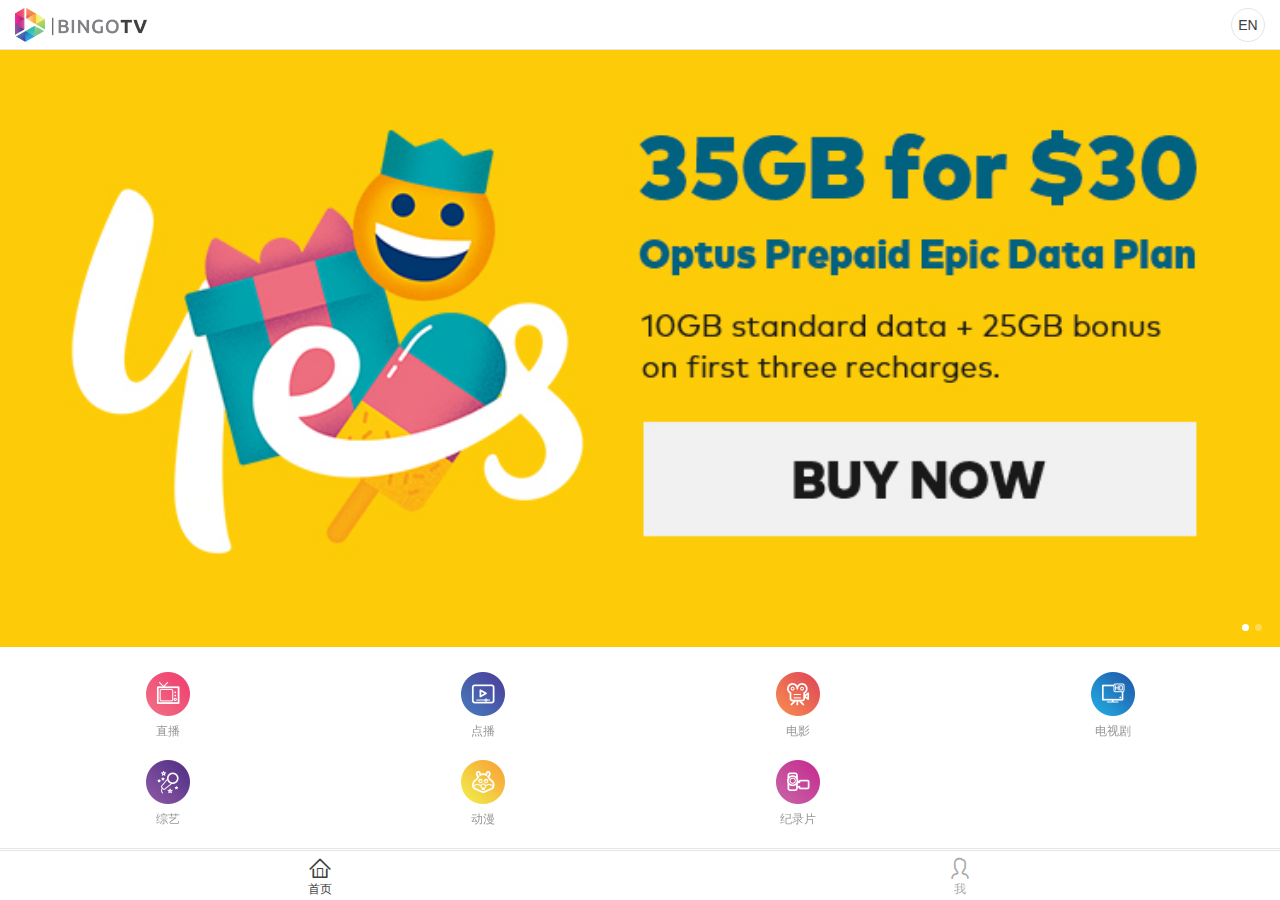
==== commit d4e041ff: "update" ====
--- a/index.html
+++ b/index.html
@@ -17,7 +17,18 @@
 </head>
 
 
-<body onload="loaded()">
+<body>
+    <!-- header start -->
+    <header class="topbar hairline">
+        <div class="logo">
+            <img src="img/logo-topbar.png">
+        </div>
+        <div class="language">
+            <a href="#">EN</a>
+        </div>
+    </header>
+
+    <!-- header over -->
     <!-- footer start -->
     <footer class="navbar">
         <div class="item waves-effect active" data-href="index.html">
@@ -37,23 +48,26 @@
             <!-- slideshow start -->
             <div class="swiper-container image-slide" id="image-slide">
                 <div class="swiper-wrapper">
-                    <!-- 最多5组 -->
                     <!-- group start -->
                     <div class="swiper-slide">
-                        <img class="swiper-lazy" data-src="http://placehold.it/375x175">
-                        <div class="swiper-info">
-                            <p>文字信息文字信息文字信息文字信息文字信息文字信息文字信息文字信息</p>
-                        </div>
-                        <div class="swiper-lazy-preloader"></div>
+                        <a href="http://offer.optus.com.au/shop/prepaid/sim-card/30-sim?SID=con:mhome:bfeat:3:nov18:prep:35gb:xmas&_ga=2.264037772.1464832307.1548735226-961340625.1548735226">
+                            <img class="swiper-lazy" data-src="img/slider-1.jpg">
+                            <!-- <div class="swiper-info">
+                                <p>文字信息</p>
+                            </div> -->
+                        </a>
+                        <!-- <div class="swiper-lazy-preloader"></div> -->
                     </div>
                     <!-- group over -->
                     <!-- group start -->
                     <div class="swiper-slide">
-                        <img class="swiper-lazy" data-src="http://placehold.it/375x175">
-                        <div class="swiper-info">
-                            <p>文字信息</p>
-                        </div>
-                        <div class="swiper-lazy-preloader"></div>
+                        <a href="#">
+                            <img class="swiper-lazy" data-src="img/slider-2.jpg">
+                            <!-- <div class="swiper-info">
+                                <p>文字信息</p>
+                            </div> -->
+                        </a>
+                        <!-- <div class="swiper-lazy-preloader"></div> -->
                     </div>
                     <!-- group over -->
                 </div>
@@ -102,7 +116,7 @@
                 <div class="list-video">
                     <!-- 封面标准尺寸372*210px -->
                     <!-- item start -->
-                    <a data-href="video.html" class="list-video-item">
+                    <a data-href="video-overdue.html" class="list-video-item">
                         <div class="list-video-cover">
                             <img class="cover-background" src="img/cover-background.png">
                             <div class="cover-image" style="background-image:url('http://placehold.it/372x210')"></div>
@@ -113,7 +127,7 @@
                     </a>
                     <!-- item over -->
                     <!-- item start -->
-                    <a data-href="video.html" class="list-video-item">
+                    <a data-href="video-live.html" class="list-video-item">
                         <div class="list-video-cover">
                             <img class="cover-background" src="img/cover-background.png">
                             <div class="cover-image" style="background-image:url('http://placehold.it/210x372')"></div>
@@ -124,18 +138,18 @@
                     </a>
                     <!-- item over -->
                     <!-- item start -->
-                    <a data-href="video.html" class="list-video-item">
-                        <div class="list-video-cover">
-                            <img class="cover-background" src="img/cover-background.png">
-                            <div class="cover-image" style="background-image:url('http://placehold.it/372x372')"></div>
-                        </div>
-                        <div class="list-video-info">
-                            <p class="list-video-title">视频标题</p>
-                        </div>
-                    </a>
-                    <!-- item over -->
-                    <!-- item start -->
-                    <a data-href="video.html" class="list-video-item">
+                    <a data-href="video-live.html" class="list-video-item">
+                        <div class="list-video-cover">
+                            <img class="cover-background" src="img/cover-background.png">
+                            <div class="cover-image" style="background-image:url('http://placehold.it/372x372')"></div>
+                        </div>
+                        <div class="list-video-info">
+                            <p class="list-video-title">视频标题</p>
+                        </div>
+                    </a>
+                    <!-- item over -->
+                    <!-- item start -->
+                    <a data-href="video-live.html" class="list-video-item">
                         <div class="list-video-cover">
                             <img class="cover-background" src="img/cover-background.png">
                             <div class="cover-image" style="background-image:url('http://placehold.it/372x372')"></div>
@@ -220,6 +234,13 @@
                 </div>
             </div>
             <!-- group over -->
+            <!-- ad start -->
+            <div class="advertisement-index">
+                <a href="https://www.optus.com.au/" target="_blank" class="item">
+                    <img src="http://placehold.it/375x175">
+                </a>
+            </div>
+            <!-- ad over -->
             <!-- group start -->
             <div class="group-index-video">
                 <div class="group-index-video-title hairline">
@@ -503,26 +524,17 @@
     <!-- JavaScript over -->
 
     <script type="text/javascript">
+
         // nprogress
         NProgress.start();
-
-        function loaded() {
-
+        $(window).load(function() {
             NProgress.done();
             $('.nprogress-fade').removeClass('nprogress-out');
-
-            mainScroll = new IScroll('.main', {
-                scrollbars: 'custom',
-                fadeScrollbars: true,
-                shrinkScrollbars: 'scale',
-                preventDefaultException: {
-                    tagName: /^(INPUT|TEXTAREA|BUTTON|SELECT|IMG)$/
-                },
-                probeType: 2,
-                tap: true
-            });
-
-        }
+        })
+
+        // swiper的DOM是ajax载入时，需在载入完成后执行更新操作
+        // imageSlide.update();
+
     </script>
 
 </body>
--- a/css/style.min.css
+++ b/css/style.min.css
@@ -1 +1 @@
-body,button,input,select,textarea{font-family:PingFang SC,Roboto,"Segoe UI","Helvetica Neue",Helvetica,Arial,sans-serif}.md-modal,img{max-width:100%}.alert,.preloader,.waves-circle,footer.navbar .item{text-align:center}*{-webkit-tap-highlight-color:transparent;-webkit-touch-callout:none}a,abbr,acronym,address,article,aside,audio,b,big,blockquote,body,button,canvas,caption,cite,code,dd,del,details,dfn,div,dl,dt,em,embed,fieldset,figcaption,figure,footer,form,h1,h2,h3,h4,h5,h6,header,hgroup,html,i,iframe,img,input,ins,kbd,label,legend,li,mark,menu,nav,object,ol,output,p,pre,q,ruby,s,samp,section,select,small,span,strike,strong,sub,summary,sup,table,tbody,td,textarea,tfoot,th,thead,time,tr,tt,u,ul,var,video{margin:0;padding:0}article,aside,details,figcaption,figure,footer,header,hgroup,main,nav,section,summary{display:block}html{-webkit-text-size-adjust:none;-ms-text-size-adjust:none;text-size-adjust:none}body,html{width:100%;height:100%}body{-webkit-user-select:none;-ms-user-select:none;-moz-user-select:none;user-select:none;-webkit-font-smoothing:antialiased;font-smoothing:antialiased;text-rendering:optimizeLegibility;-webkit-user-drag:none;-ms-touch-action:manipulation;touch-action:manipulation;word-wrap:break-word;overflow:hidden;font-size:16px;line-height:1.4;color:#404040}a{text-decoration:none}a,button,img,input,select,textarea{border:0;outline:0}img{height:auto}textarea{resize:none;overflow:auto}button,input[type=button],input[type=reset],input[type=submit]{line-height:1}table{border-spacing:0;border-collapse:collapse}ul{list-style:none}em,i{font-style:normal}b,strong{font-weight:700}h1{font-size:30px}h2{font-size:24px}h3{font-size:18px}h4{font-size:16px}h5{font-size:14px}h6{font-size:12px}button,input,select,textarea{box-sizing:border-box;-webkit-appearance:none;-moz-appearance:none;appearance:none;font-size:16px;background-color:#FFF}::-webkit-input-placeholder{color:#aaa;line-height:normal}[class*=icon-]:before,[class^=icon-]:before{font-family:icomoon!important;speak:none;display:block;line-height:1;font-style:normal;font-weight:400;font-variant:normal;text-transform:none;-webkit-font-smoothing:antialiased;-moz-osx-font-smoothing:grayscale}.main{-ms-box-sizing:border-box;box-sizing:border-box;position:absolute;z-index:1;top:0;left:0;right:0;bottom:0;overflow:hidden;background-color:#FFF}.main-gray{background-color:#F5F6F7}footer.footer,footer.navbar{bottom:0;left:0;background-color:#FFF;border-top:1px solid #e5e5e5;z-index:2}footer.footer{-ms-box-sizing:border-box;box-sizing:border-box;position:absolute;width:100%;height:50px}footer.footer .footer-inner{-ms-box-sizing:border-box;box-sizing:border-box;display:-webkit-flex;display:-ms-flexbox;display:flex;-webkit-align-items:center;-ms-flex-align:center;align-items:center;-webkit-justify-content:space-between;-ms-justify-content:space-between;-ms-flex-pack:justify;justify-content:space-between;height:49px;min-height:49px;padding:0 15px}.button,footer.navbar{-ms-box-sizing:border-box}footer.footer .cart{position:relative;margin-top:5px;padding-top:7px;color:#aeaeae}footer.footer .cart p{font-size:16px}footer.footer .cart .icon{width:24px;height:24px;color:#aeaeae;background-size:cover;background-position:center;background-repeat:no-repeat;background-image:url(../img/tabbar-icon-2@2x.png)}footer.footer .cart.active .icon{background-image:url(../img/tabbar-icon-2-active@2x.png)}footer.navbar{box-sizing:border-box;display:-webkit-flex;display:-ms-flexbox;display:flex;-webkit-align-items:stretch;-ms-flex-align:stretch;align-items:stretch;position:absolute;width:100%;height:50px}footer.navbar .item{-webkit-flex:1;-ms-flex:1;flex:1;position:relative;padding-top:6px;color:#aaa}.alert,footer.navbar .item.active{color:#404040}footer.navbar .item p{font-size:12px}footer.navbar .item i{display:block;width:22px;height:22px;margin:0 auto 2px;font-size:22px}.alert-block,.swiper-wrapper{display:-ms-flexbox;display:-webkit-flex}#nprogress,footer.navbar~.main{margin-bottom:50px}@-webkit-keyframes hot{0%,100%,75%{text-shadow:none}50%{text-shadow:0 0 10px #404040;color:#404040}}@keyframes hot{0%,100%,75%{text-shadow:none}50%{text-shadow:0 0 10px #404040;color:#404040}}footer.navbar .item.hot{-webkit-animation:hot 2.5s ease-in-out infinite;animation:hot 2.5s ease-in-out infinite}footer.navbar .badge{position:absolute;left:calc(50% + 5px);bottom:calc(50% + 6px)}.spacing{height:15px}.scroller{-webkit-transform:translateZ(0);transform:translateZ(0);position:absolute;width:100%;min-height:100%}.iScrollVerticalScrollbar{position:absolute;z-index:2;top:3px;right:3px;bottom:3px;width:3px;overflow:hidden}.iScrollVerticalScrollbar.iScrollBothScrollbars{bottom:18px}.iScrollVerticalScrollbar .iScrollIndicator{position:absolute;width:100%;border-radius:3px;background-color:rgba(0,0,0,.3)}.bottom-modal-scroll{position:relative;z-index:1;width:100%;overflow:hidden}#nprogress,.toast{position:absolute}.nprogress-fade{transition:all .3s linear;opacity:1}.nprogress-out{opacity:0}#nprogress{pointer-events:none;top:0;left:0;right:0;bottom:0;z-index:0}#nprogress .spinner{position:absolute;top:50%;left:50%;margin-top:-10px;margin-left:-10px}#nprogress .spinner-icon{width:30px;height:30px;box-sizing:border-box;border:2px solid transparent;border-top-color:#404040;border-left-color:#404040;border-right-color:#404040;border-radius:50%;-webkit-animation:nprogress-spinner .5s linear infinite;animation:nprogress-spinner .5s linear infinite}@-webkit-keyframes nprogress-spinner{0%{-webkit-transform:rotate(0)}100%{-webkit-transform:rotate(360deg)}}@keyframes nprogress-spinner{0%{-webkit-transform:rotate(0);transform:rotate(0)}100%{-webkit-transform:rotate(360deg);transform:rotate(360deg)}}.alert{font-size:14px;padding:15px}.alert-red{color:#E74C3C}.alert-gray{color:#999}.alert-block{display:flex;-webkit-align-items:center;-ms-flex-align:center;align-items:center;-webkit-justify-content:space-between;-ms-justify-content:space-between;-ms-flex-pack:justify;justify-content:space-between;padding:12px;font-size:14px;color:#FFF;background-color:#404040}.alert-block-orange{color:#FFF;background-color:#E67E22}span.label{display:-webkit-inline-flex;display:-ms-inline-flexbox;display:inline-flex;margin-right:5px;padding:0 6px;color:#FFF;background-color:#404040;border-radius:4px;border:1px solid #404040}span.label-red{background-color:#E74C3C}span.label-orange{background-color:#E67E22}span.label-yellow{background-color:#F1C40F}span.label-blue{background-color:#3498DB}span.label-outline{color:#404040;border:1px solid #404040;background-color:transparent}span.label-outline-gray{color:#aaa;border-color:#e5e5e5}span.label-outline-red{color:#E74C3C;border-color:#E74C3C}span.label-outline-orange{color:#E67E22;border-color:#E67E22}span.label-outline-yellow{color:#F1C40F;border-color:#F1C40F}span.label-outline-blue{color:#3498DB;border-color:#3498DB}span.label-clear{padding:0;color:#404040;background-color:transparent}span.label-round{padding-left:12px;padding-right:12px;border-radius:100px}span.label-large{line-height:26px}span.label-small{line-height:22px;font-size:14px}span.label-small.label-round{padding-left:8px;padding-right:8px}span.label-small.label-cancel{padding-right:4px}span.label-small.label-cancel i{margin-left:3px;font-size:16px;height:16px;margin-top:3px}span.label-mini{line-height:18px;font-size:12px}span.label-mini.label-round{padding-left:8px;padding-right:8px}span.label-mini.left-icon i{margin-right:3px;margin-top:3px}span.label-mini.right-icon i{margin-left:2px}span.label-cancel i{color:#E74C3C}span.label-cancel.active i{opacity:.5}span.label-translucent{opacity:.3}.badge{padding:2px 4px;color:#FFF;line-height:1;font-size:12px;border-radius:100px;background-color:#E74C3C}.toast{box-sizing:border-box;z-index:99;top:50%;left:15px;right:15px;padding:15px;color:#FFF;border-radius:4px;background-color:rgba(0,0,0,.75);pointer-events:none;transition:all .3s ease-out;opacity:0;visibility:hidden;-webkit-transform:scale(.95) translateY(-50%);-ms-transform:scale(.95) translateY(-50%);transform:scale(.95) translateY(-50%)}.swiper-slide,.swiper-wrapper{position:relative;width:100%;height:100%}.toast.show{opacity:1;visibility:visible;-webkit-transform:scale(1) translateY(-50%);-ms-transform:scale(1) translateY(-50%);transform:scale(1) translateY(-50%)}.toast.toast-top{top:0;opacity:1;-webkit-transform:scale(1) translateY(-100%);-ms-transform:scale(1) translateY(-100%);transform:scale(1) translateY(-100%)}.toast.toast-top.show{top:15px;-webkit-transform:scale(1) translateY(0);-ms-transform:scale(1) translateY(0);transform:scale(1) translateY(0)}.toast.toast-bottom{top:auto;bottom:0;opacity:1;-webkit-transform:scale(1) translateY(100%);-ms-transform:scale(1) translateY(100%);transform:scale(1) translateY(100%)}.toast.toast-bottom.show{bottom:15px;-webkit-transform:scale(1) translateY(0);-ms-transform:scale(1) translateY(0);transform:scale(1) translateY(0)}.preloader{padding:15px 15px 30px}.preloader p{color:#aaa;font-size:12px}.preloader-icon{-webkit-transform-origin:50%;-ms-transform-origin:50%;transform-origin:50%;width:24px;height:24px;margin:0 auto 5px}.preloader-icon:after{display:block;content:"";width:100%;height:100%;background-image:url("data:image/svg+xml;charset=utf-8,%3Csvg%20viewBox%3D'0%200%20120%20120'%20xmlns%3D'http%3A%2F%2Fwww.w3.org%2F2000%2Fsvg'%20xmlns%3Axlink%3D'http%3A%2F%2Fwww.w3.org%2F1999%2Fxlink'%3E%3Cdefs%3E%3Cline%20id%3D'l'%20x1%3D'60'%20x2%3D'60'%20y1%3D'7'%20y2%3D'27'%20stroke%3D'%236c6c6c'%20stroke-width%3D'11'%20stroke-linecap%3D'round'%2F%3E%3C%2Fdefs%3E%3Cg%3E%3Cuse%20xlink%3Ahref%3D'%23l'%20opacity%3D'.27'%2F%3E%3Cuse%20xlink%3Ahref%3D'%23l'%20opacity%3D'.27'%20transform%3D'rotate(30%2060%2C60)'%2F%3E%3Cuse%20xlink%3Ahref%3D'%23l'%20opacity%3D'.27'%20transform%3D'rotate(60%2060%2C60)'%2F%3E%3Cuse%20xlink%3Ahref%3D'%23l'%20opacity%3D'.27'%20transform%3D'rotate(90%2060%2C60)'%2F%3E%3Cuse%20xlink%3Ahref%3D'%23l'%20opacity%3D'.27'%20transform%3D'rotate(120%2060%2C60)'%2F%3E%3Cuse%20xlink%3Ahref%3D'%23l'%20opacity%3D'.27'%20transform%3D'rotate(150%2060%2C60)'%2F%3E%3Cuse%20xlink%3Ahref%3D'%23l'%20opacity%3D'.37'%20transform%3D'rotate(180%2060%2C60)'%2F%3E%3Cuse%20xlink%3Ahref%3D'%23l'%20opacity%3D'.46'%20transform%3D'rotate(210%2060%2C60)'%2F%3E%3Cuse%20xlink%3Ahref%3D'%23l'%20opacity%3D'.56'%20transform%3D'rotate(240%2060%2C60)'%2F%3E%3Cuse%20xlink%3Ahref%3D'%23l'%20opacity%3D'.66'%20transform%3D'rotate(270%2060%2C60)'%2F%3E%3Cuse%20xlink%3Ahref%3D'%23l'%20opacity%3D'.75'%20transform%3D'rotate(300%2060%2C60)'%2F%3E%3Cuse%20xlink%3Ahref%3D'%23l'%20opacity%3D'.85'%20transform%3D'rotate(330%2060%2C60)'%2F%3E%3C%2Fg%3E%3C%2Fsvg%3E");background-position:50%;background-size:100%;background-repeat:no-repeat}.preloader-icon.spin:after{-webkit-animation:spin 1s steps(12,end) infinite;animation:spin 1s steps(12,end) infinite}.animated{-webkit-animation-duration:1s;animation-duration:1s;-webkit-animation-fill-mode:both;animation-fill-mode:both}.delay-short{-webkit-animation-delay:.5s;animation-delay:.5s}.delay-medium{-webkit-animation-delay:1s;animation-delay:1s}.delay-long{-webkit-animation-delay:1.5s;animation-delay:1.5s}@-webkit-keyframes fadeIn{0%{opacity:0}100%{opacity:1}}@keyframes fadeIn{0%{opacity:0}100%{opacity:1}}.fadeIn{-webkit-animation-name:fadeIn;animation-name:fadeIn}@-webkit-keyframes bounceIn{20%,40%,60%,80%,from,to{-webkit-animation-timing-function:cubic-bezier(.215,.61,.355,1);animation-timing-function:cubic-bezier(.215,.61,.355,1)}0%{opacity:0;-webkit-transform:scale3d(.3,.3,.3);transform:scale3d(.3,.3,.3)}20%{-webkit-transform:scale3d(1.1,1.1,1.1);transform:scale3d(1.1,1.1,1.1)}40%{-webkit-transform:scale3d(.9,.9,.9);transform:scale3d(.9,.9,.9)}60%{opacity:1;-webkit-transform:scale3d(1.03,1.03,1.03);transform:scale3d(1.03,1.03,1.03)}80%{-webkit-transform:scale3d(.97,.97,.97);transform:scale3d(.97,.97,.97)}to{opacity:1;-webkit-transform:scale3d(1,1,1);transform:scale3d(1,1,1)}}@keyframes bounceIn{20%,40%,60%,80%,from,to{-webkit-animation-timing-function:cubic-bezier(.215,.61,.355,1);animation-timing-function:cubic-bezier(.215,.61,.355,1)}0%{opacity:0;-webkit-transform:scale3d(.3,.3,.3);transform:scale3d(.3,.3,.3)}20%{-webkit-transform:scale3d(1.1,1.1,1.1);transform:scale3d(1.1,1.1,1.1)}40%{-webkit-transform:scale3d(.9,.9,.9);transform:scale3d(.9,.9,.9)}60%{opacity:1;-webkit-transform:scale3d(1.03,1.03,1.03);transform:scale3d(1.03,1.03,1.03)}80%{-webkit-transform:scale3d(.97,.97,.97);transform:scale3d(.97,.97,.97)}to{opacity:1;-webkit-transform:scale3d(1,1,1);transform:scale3d(1,1,1)}}.bounceIn{-webkit-animation-name:bounceIn;animation-name:bounceIn;-webkit-animation-duration:.75s;animation-duration:.75s}@-webkit-keyframes fadeInUp{from{opacity:0;-webkit-transform:translate3d(0,40px,0);transform:translate3d(0,40px,0)}to{opacity:1;-webkit-transform:none;transform:none}}@keyframes fadeInUp{from{opacity:0;-webkit-transform:translate3d(0,40px,0);transform:translate3d(0,40px,0)}to{opacity:1;-webkit-transform:none;transform:none}}.fadeInUp{-webkit-animation-name:fadeInUp;animation-name:fadeInUp}@-webkit-keyframes fadeInDown{from{opacity:0;-webkit-transform:translate3d(0,-40px,0);transform:translate3d(0,-40px,0)}to{opacity:1;-webkit-transform:none;transform:none}}@keyframes fadeInDown{from{opacity:0;-webkit-transform:translate3d(0,-40px,0);transform:translate3d(0,-40px,0)}to{opacity:1;-webkit-transform:none;transform:none}}.fadeInDown{-webkit-animation-name:fadeInDown;animation-name:fadeInDown}@-webkit-keyframes spin{100%{-webkit-transform:rotate(360deg)}}@keyframes spin{100%{-webkit-transform:rotate(360deg);transform:rotate(360deg)}}.swiper-container{margin:0 auto;position:relative;overflow:hidden;z-index:1}.swiper-container-no-flexbox .swiper-slide{float:left}.swiper-container-vertical>.swiper-wrapper{-ms-flex-direction:column;-webkit-flex-direction:column;flex-direction:column}.swiper-wrapper{z-index:1;display:flex;transition-property:-webkit-transform;transition-property:transform;transition-property:transform,-webkit-transform;box-sizing:content-box}.modal-title,.swiper-pagination{display:-webkit-flex;display:-ms-flexbox}.swiper-container-android .swiper-slide,.swiper-wrapper{-webkit-transform:translate3d(0,0,0);-ms-transform:translate3d(0,0,0);transform:translate3d(0,0,0)}.swiper-container-multirow>.swiper-wrapper{-webkit-box-lines:multiple;-moz-box-lines:multiple;-ms-flex-wrap:wrap;-webkit-flex-wrap:wrap;flex-wrap:wrap}.swiper-container-free-mode>.swiper-wrapper{transition-timing-function:ease-out;margin:0 auto}.swiper-slide{-webkit-flex-shrink:0;-ms-flex:0 0 auto;-ms-flex-negative:0;flex-shrink:0}.swiper-container-autoheight,.swiper-container-autoheight .swiper-slide{height:auto}.swiper-container-autoheight .swiper-wrapper{-ms-flex-align:start;-webkit-align-items:flex-start;align-items:flex-start;transition-property:height,-webkit-transform;transition-property:transform,height;transition-property:transform,height,-webkit-transform}.swiper-container .swiper-notification{position:absolute;left:0;top:0;pointer-events:none;opacity:0;z-index:-1000}.swiper-wp8-horizontal{-ms-touch-action:pan-y;touch-action:pan-y}.swiper-wp8-vertical{-ms-touch-action:pan-x;touch-action:pan-x}.swiper-button-next,.swiper-button-prev{position:absolute;top:50%;width:27px;height:44px;margin-top:-22px;z-index:10;cursor:pointer;background-size:27px 44px;background-position:center;background-repeat:no-repeat}.swiper-button-next.swiper-button-disabled,.swiper-button-prev.swiper-button-disabled{opacity:.35;cursor:auto;pointer-events:none}.swiper-button-prev,.swiper-container-rtl .swiper-button-next{background-image:url("data:image/svg+xml;charset=utf-8,%3Csvg%20xmlns%3D'http%3A%2F%2Fwww.w3.org%2F2000%2Fsvg'%20viewBox%3D'0%200%2027%2044'%3E%3Cpath%20d%3D'M0%2C22L22%2C0l2.1%2C2.1L4.2%2C22l19.9%2C19.9L22%2C44L0%2C22L0%2C22L0%2C22z'%20fill%3D'%23007aff'%2F%3E%3C%2Fsvg%3E");left:10px;right:auto}.swiper-button-prev.swiper-button-black,.swiper-container-rtl .swiper-button-next.swiper-button-black{background-image:url("data:image/svg+xml;charset=utf-8,%3Csvg%20xmlns%3D'http%3A%2F%2Fwww.w3.org%2F2000%2Fsvg'%20viewBox%3D'0%200%2027%2044'%3E%3Cpath%20d%3D'M0%2C22L22%2C0l2.1%2C2.1L4.2%2C22l19.9%2C19.9L22%2C44L0%2C22L0%2C22L0%2C22z'%20fill%3D'%23000000'%2F%3E%3C%2Fsvg%3E")}.swiper-button-prev.swiper-button-white,.swiper-container-rtl .swiper-button-next.swiper-button-white{background-image:url("data:image/svg+xml;charset=utf-8,%3Csvg%20xmlns%3D'http%3A%2F%2Fwww.w3.org%2F2000%2Fsvg'%20viewBox%3D'0%200%2027%2044'%3E%3Cpath%20d%3D'M0%2C22L22%2C0l2.1%2C2.1L4.2%2C22l19.9%2C19.9L22%2C44L0%2C22L0%2C22L0%2C22z'%20fill%3D'%23ffffff'%2F%3E%3C%2Fsvg%3E")}.swiper-button-next,.swiper-container-rtl .swiper-button-prev{background-image:url("data:image/svg+xml;charset=utf-8,%3Csvg%20xmlns%3D'http%3A%2F%2Fwww.w3.org%2F2000%2Fsvg'%20viewBox%3D'0%200%2027%2044'%3E%3Cpath%20d%3D'M27%2C22L27%2C22L5%2C44l-2.1-2.1L22.8%2C22L2.9%2C2.1L5%2C0L27%2C22L27%2C22z'%20fill%3D'%23007aff'%2F%3E%3C%2Fsvg%3E");right:10px;left:auto}.swiper-button-next.swiper-button-black,.swiper-container-rtl .swiper-button-prev.swiper-button-black{background-image:url("data:image/svg+xml;charset=utf-8,%3Csvg%20xmlns%3D'http%3A%2F%2Fwww.w3.org%2F2000%2Fsvg'%20viewBox%3D'0%200%2027%2044'%3E%3Cpath%20d%3D'M27%2C22L27%2C22L5%2C44l-2.1-2.1L22.8%2C22L2.9%2C2.1L5%2C0L27%2C22L27%2C22z'%20fill%3D'%23000000'%2F%3E%3C%2Fsvg%3E")}.swiper-button-next.swiper-button-white,.swiper-container-rtl .swiper-button-prev.swiper-button-white{background-image:url("data:image/svg+xml;charset=utf-8,%3Csvg%20xmlns%3D'http%3A%2F%2Fwww.w3.org%2F2000%2Fsvg'%20viewBox%3D'0%200%2027%2044'%3E%3Cpath%20d%3D'M27%2C22L27%2C22L5%2C44l-2.1-2.1L22.8%2C22L2.9%2C2.1L5%2C0L27%2C22L27%2C22z'%20fill%3D'%23ffffff'%2F%3E%3C%2Fsvg%3E")}.swiper-pagination{display:flex;-webkit-align-items:center;-ms-flex-align:center;align-items:center;-webkit-justify-content:center;-ms-justify-content:center;-ms-flex-pack:center;justify-content:center;position:absolute;padding:16px 0;transition:.3s;-webkit-transform:translate3d(0,0,0);-ms-transform:translate3d(0,0,0);transform:translate3d(0,0,0);z-index:2}.swiper-pagination.swiper-pagination-hidden{opacity:0}.swiper-container-horizontal>.swiper-pagination-bullets,.swiper-pagination-custom,.swiper-pagination-fraction{left:0;bottom:0;width:100%}.swiper-pagination-bullet{width:7px;height:7px;display:inline-block;border-radius:100%;background-color:#FFF;opacity:.3}button.swiper-pagination-bullet{border:none;margin:0;padding:0;box-shadow:none;-moz-appearance:none;-ms-appearance:none;-webkit-appearance:none;appearance:none}.swiper-pagination-clickable .swiper-pagination-bullet{cursor:pointer}.swiper-pagination-bullet-active{opacity:1;background:#FFF}.swiper-container-vertical>.swiper-pagination-bullets{right:10px;top:50%;-webkit-transform:translate3d(0,-50%,0);-ms-transform:translate3d(0,-50%,0);transform:translate3d(0,-50%,0)}.swiper-container-vertical>.swiper-pagination-bullets .swiper-pagination-bullet{margin:5px 0;display:block}.swiper-container-horizontal>.swiper-pagination-bullets .swiper-pagination-bullet{margin:0 3px}.swiper-pagination-progress{background:rgba(0,0,0,.25);position:absolute}.swiper-pagination-progress .swiper-pagination-progressbar{background:#404040;position:absolute;left:0;top:0;width:100%;height:100%;-webkit-transform:scale(0);-ms-transform:scale(0);transform:scale(0);-webkit-transform-origin:left top;-ms-transform-origin:left top;transform-origin:left top}.swiper-container-rtl .swiper-pagination-progress .swiper-pagination-progressbar{-webkit-transform-origin:right top;-ms-transform-origin:right top;transform-origin:right top}.swiper-container-horizontal>.swiper-pagination-progress{width:100%;height:4px;left:0;top:0}.swiper-container-vertical>.swiper-pagination-progress{width:4px;height:100%;left:0;top:0}.swiper-pagination-progress.swiper-pagination-white{background:rgba(255,255,255,.5)}.swiper-pagination-progress.swiper-pagination-white .swiper-pagination-progressbar{background:#fff}.swiper-pagination-progress.swiper-pagination-black .swiper-pagination-progressbar{background:#000}.swiper-container-3d{-webkit-perspective:1200px;perspective:1200px}.swiper-container-3d .swiper-cube-shadow,.swiper-container-3d .swiper-slide,.swiper-container-3d .swiper-slide-shadow-bottom,.swiper-container-3d .swiper-slide-shadow-left,.swiper-container-3d .swiper-slide-shadow-right,.swiper-container-3d .swiper-slide-shadow-top,.swiper-container-3d .swiper-wrapper{-webkit-transform-style:preserve-3d;transform-style:preserve-3d}.swiper-container-3d .swiper-slide-shadow-bottom,.swiper-container-3d .swiper-slide-shadow-left,.swiper-container-3d .swiper-slide-shadow-right,.swiper-container-3d .swiper-slide-shadow-top{position:absolute;left:0;top:0;width:100%;height:100%;pointer-events:none;z-index:10}.swiper-container-3d .swiper-slide-shadow-left{background-image:linear-gradient(to left,rgba(0,0,0,.5),rgba(0,0,0,0))}.swiper-container-3d .swiper-slide-shadow-right{background-image:linear-gradient(to right,rgba(0,0,0,.5),rgba(0,0,0,0))}.swiper-container-3d .swiper-slide-shadow-top{background-image:linear-gradient(to top,rgba(0,0,0,.5),rgba(0,0,0,0))}.swiper-container-3d .swiper-slide-shadow-bottom{background-image:linear-gradient(to bottom,rgba(0,0,0,.5),rgba(0,0,0,0))}.swiper-container-coverflow .swiper-wrapper,.swiper-container-flip .swiper-wrapper{-ms-perspective:1200px}.swiper-container-cube,.swiper-container-flip{overflow:visible}.swiper-container-cube .swiper-slide,.swiper-container-flip .swiper-slide{pointer-events:none;-webkit-backface-visibility:hidden;backface-visibility:hidden;z-index:1}.swiper-container-cube .swiper-slide .swiper-slide,.swiper-container-flip .swiper-slide .swiper-slide{pointer-events:none}.swiper-container-cube .swiper-slide-active,.swiper-container-cube .swiper-slide-active .swiper-slide-active,.swiper-container-flip .swiper-slide-active,.swiper-container-flip .swiper-slide-active .swiper-slide-active{pointer-events:auto}.swiper-container-cube .swiper-slide-shadow-bottom,.swiper-container-cube .swiper-slide-shadow-left,.swiper-container-cube .swiper-slide-shadow-right,.swiper-container-cube .swiper-slide-shadow-top,.swiper-container-flip .swiper-slide-shadow-bottom,.swiper-container-flip .swiper-slide-shadow-left,.swiper-container-flip .swiper-slide-shadow-right,.swiper-container-flip .swiper-slide-shadow-top{z-index:0;-webkit-backface-visibility:hidden;backface-visibility:hidden}.swiper-container-cube .swiper-slide{visibility:hidden;-webkit-transform-origin:0 0;-ms-transform-origin:0 0;transform-origin:0 0;width:100%;height:100%}.swiper-container-cube.swiper-container-rtl .swiper-slide{-webkit-transform-origin:100% 0;-ms-transform-origin:100% 0;transform-origin:100% 0}.swiper-container-cube .swiper-slide-active,.swiper-container-cube .swiper-slide-next,.swiper-container-cube .swiper-slide-next+.swiper-slide,.swiper-container-cube .swiper-slide-prev{pointer-events:auto;visibility:visible}.swiper-container-cube .swiper-cube-shadow{position:absolute;left:0;bottom:0;width:100%;height:100%;background:#000;opacity:.6;-webkit-filter:blur(50px);filter:blur(50px);z-index:0}.swiper-container-fade.swiper-container-free-mode .swiper-slide{transition-timing-function:ease-out}.swiper-container-fade .swiper-slide{pointer-events:none;transition-property:opacity}.swiper-container-fade .swiper-slide .swiper-slide{pointer-events:none}.swiper-container-fade .swiper-slide-active,.swiper-container-fade .swiper-slide-active .swiper-slide-active{pointer-events:auto}.swiper-scrollbar{border-radius:10px;position:relative;-ms-touch-action:none;background:rgba(0,0,0,.1)}.swiper-container-horizontal>.swiper-scrollbar{position:absolute;left:1%;bottom:3px;z-index:50;height:5px;width:98%}.swiper-container-vertical>.swiper-scrollbar{position:absolute;right:3px;top:1%;z-index:50;width:5px;height:98%}.swiper-scrollbar-drag{height:100%;width:100%;position:relative;background:rgba(0,0,0,.5);border-radius:10px;left:0;top:0}.swiper-scrollbar-cursor-drag{cursor:move}.swiper-lazy-preloader{width:24px;height:24px;position:absolute;left:50%;top:50%;margin-left:-12px;margin-top:-12px;z-index:10;-webkit-transform-origin:50%;-ms-transform-origin:50%;transform-origin:50%;-webkit-animation:swiper-preloader-spin 1s steps(12,end) infinite;animation:swiper-preloader-spin 1s steps(12,end) infinite}.swiper-lazy-preloader:after{display:block;content:"";width:100%;height:100%;background-image:url("data:image/svg+xml;charset=utf-8,%3Csvg%20viewBox%3D'0%200%20120%20120'%20xmlns%3D'http%3A%2F%2Fwww.w3.org%2F2000%2Fsvg'%20xmlns%3Axlink%3D'http%3A%2F%2Fwww.w3.org%2F1999%2Fxlink'%3E%3Cdefs%3E%3Cline%20id%3D'l'%20x1%3D'60'%20x2%3D'60'%20y1%3D'7'%20y2%3D'27'%20stroke%3D'%236c6c6c'%20stroke-width%3D'11'%20stroke-linecap%3D'round'%2F%3E%3C%2Fdefs%3E%3Cg%3E%3Cuse%20xlink%3Ahref%3D'%23l'%20opacity%3D'.27'%2F%3E%3Cuse%20xlink%3Ahref%3D'%23l'%20opacity%3D'.27'%20transform%3D'rotate(30%2060%2C60)'%2F%3E%3Cuse%20xlink%3Ahref%3D'%23l'%20opacity%3D'.27'%20transform%3D'rotate(60%2060%2C60)'%2F%3E%3Cuse%20xlink%3Ahref%3D'%23l'%20opacity%3D'.27'%20transform%3D'rotate(90%2060%2C60)'%2F%3E%3Cuse%20xlink%3Ahref%3D'%23l'%20opacity%3D'.27'%20transform%3D'rotate(120%2060%2C60)'%2F%3E%3Cuse%20xlink%3Ahref%3D'%23l'%20opacity%3D'.27'%20transform%3D'rotate(150%2060%2C60)'%2F%3E%3Cuse%20xlink%3Ahref%3D'%23l'%20opacity%3D'.37'%20transform%3D'rotate(180%2060%2C60)'%2F%3E%3Cuse%20xlink%3Ahref%3D'%23l'%20opacity%3D'.46'%20transform%3D'rotate(210%2060%2C60)'%2F%3E%3Cuse%20xlink%3Ahref%3D'%23l'%20opacity%3D'.56'%20transform%3D'rotate(240%2060%2C60)'%2F%3E%3Cuse%20xlink%3Ahref%3D'%23l'%20opacity%3D'.66'%20transform%3D'rotate(270%2060%2C60)'%2F%3E%3Cuse%20xlink%3Ahref%3D'%23l'%20opacity%3D'.75'%20transform%3D'rotate(300%2060%2C60)'%2F%3E%3Cuse%20xlink%3Ahref%3D'%23l'%20opacity%3D'.85'%20transform%3D'rotate(330%2060%2C60)'%2F%3E%3C%2Fg%3E%3C%2Fsvg%3E");background-position:50%;background-size:100%;background-repeat:no-repeat}.swiper-lazy-preloader-white:after{background-image:url("data:image/svg+xml;charset=utf-8,%3Csvg%20viewBox%3D'0%200%20120%20120'%20xmlns%3D'http%3A%2F%2Fwww.w3.org%2F2000%2Fsvg'%20xmlns%3Axlink%3D'http%3A%2F%2Fwww.w3.org%2F1999%2Fxlink'%3E%3Cdefs%3E%3Cline%20id%3D'l'%20x1%3D'60'%20x2%3D'60'%20y1%3D'7'%20y2%3D'27'%20stroke%3D'%23fff'%20stroke-width%3D'11'%20stroke-linecap%3D'round'%2F%3E%3C%2Fdefs%3E%3Cg%3E%3Cuse%20xlink%3Ahref%3D'%23l'%20opacity%3D'.27'%2F%3E%3Cuse%20xlink%3Ahref%3D'%23l'%20opacity%3D'.27'%20transform%3D'rotate(30%2060%2C60)'%2F%3E%3Cuse%20xlink%3Ahref%3D'%23l'%20opacity%3D'.27'%20transform%3D'rotate(60%2060%2C60)'%2F%3E%3Cuse%20xlink%3Ahref%3D'%23l'%20opacity%3D'.27'%20transform%3D'rotate(90%2060%2C60)'%2F%3E%3Cuse%20xlink%3Ahref%3D'%23l'%20opacity%3D'.27'%20transform%3D'rotate(120%2060%2C60)'%2F%3E%3Cuse%20xlink%3Ahref%3D'%23l'%20opacity%3D'.27'%20transform%3D'rotate(150%2060%2C60)'%2F%3E%3Cuse%20xlink%3Ahref%3D'%23l'%20opacity%3D'.37'%20transform%3D'rotate(180%2060%2C60)'%2F%3E%3Cuse%20xlink%3Ahref%3D'%23l'%20opacity%3D'.46'%20transform%3D'rotate(210%2060%2C60)'%2F%3E%3Cuse%20xlink%3Ahref%3D'%23l'%20opacity%3D'.56'%20transform%3D'rotate(240%2060%2C60)'%2F%3E%3Cuse%20xlink%3Ahref%3D'%23l'%20opacity%3D'.66'%20transform%3D'rotate(270%2060%2C60)'%2F%3E%3Cuse%20xlink%3Ahref%3D'%23l'%20opacity%3D'.75'%20transform%3D'rotate(300%2060%2C60)'%2F%3E%3Cuse%20xlink%3Ahref%3D'%23l'%20opacity%3D'.85'%20transform%3D'rotate(330%2060%2C60)'%2F%3E%3C%2Fg%3E%3C%2Fsvg%3E")}@-webkit-keyframes swiper-preloader-spin{100%{-webkit-transform:rotate(360deg)}}@keyframes swiper-preloader-spin{100%{-webkit-transform:rotate(360deg);transform:rotate(360deg)}}.modal-title{box-sizing:border-box;display:flex;-webkit-align-items:center;-ms-flex-align:center;align-items:center;-webkit-justify-content:space-between;-ms-flex-pack:justify;justify-content:space-between;height:50px;padding:0 15px;background-color:#FFF;border-bottom:1px solid #e5e5e5}.button-group,.modal-button-group{display:-webkit-flex;display:-ms-flexbox}.modal-button-group,.modal-content{padding:15px;background-color:#FFF}.modal-title .md-close{color:#e5e5e5}.modal-button-group{display:flex;-webkit-align-items:center;-ms-flex-align:center;align-items:center;-webkit-justify-content:center;-ms-flex-pack:center;justify-content:center;border-top:1px solid #e5e5e5}.md-modal{position:fixed;top:50%;left:50%;width:50%;min-width:80%;height:auto;z-index:99;visibility:hidden;-webkit-backface-visibility:hidden;backface-visibility:hidden;-webkit-transform:translateX(-50%) translateY(-50%);-ms-transform:translateX(-50%) translateY(-50%);transform:translateX(-50%) translateY(-50%)}.md-main{position:relative;margin:0 auto}.md-perspective,.md-perspective body{height:100%;overflow:hidden}.md-perspective body{-webkit-perspective:600px;perspective:600px}.md-overlay{position:fixed;width:100%;height:100%;visibility:hidden;top:0;left:0;z-index:98;opacity:0;background:rgba(0,0,0,.5);transition:all .3s}.md-show{visibility:visible}.md-show~.md-overlay{opacity:1;visibility:visible}.md-effect-fade .modal-title{border-top-left-radius:4px;border-top-right-radius:4px}.md-effect-fade .md-main{-webkit-transform:scale(.7);-ms-transform:scale(.7);transform:scale(.7);opacity:0;transition:all .3s;border-radius:4px}.md-effect-fade .modal-button-group{border-bottom-left-radius:4px;border-bottom-right-radius:4px}.md-effect-fade.md-show .md-main{-webkit-transform:scale(1);-ms-transform:scale(1);transform:scale(1);opacity:1}.md-effect-stick-bottom{-webkit-transform:translateX(0);-ms-transform:translateX(0);transform:translateX(0);top:auto;left:0;right:0;bottom:0;width:100%}.md-effect-stick-bottom .md-main{background-color:#fff;transition:all,.3s;-webkit-transform:translateY(100%);-ms-transform:translateY(100%);transform:translateY(100%);border-top-left-radius:5px;border-top-right-radius:5px}.md-effect-stick-bottom.md-show .md-main{-webkit-transform:translateY(0);-ms-transform:translateY(0);transform:translateY(0)}.md-effect-stick-right{top:0;left:auto;right:0;bottom:0;width:70%;height:100%;-webkit-transform:translateX(0);-ms-transform:translateX(0);transform:translateX(0)}.md-effect-stick-right .md-main{height:100%;background-color:#fff;transition:all .3s;-webkit-transform:translateX(100%);-ms-transform:translateX(100%);transform:translateX(100%)}.md-effect-stick-right.md-show .md-main{-webkit-transform:translateX(0);-ms-transform:translateX(0);transform:translateX(0)}.waves-effect{position:relative;overflow:hidden}.waves-effect .waves-ripple{position:absolute;border-radius:50%;width:80px;height:80px;margin-top:-40px;margin-left:-40px;opacity:0;background:radial-gradient(rgba(0,0,0,0) 0,rgba(0,0,0,.05) 40%,rgba(0,0,0,.1) 70%,rgba(0,0,0,.2) 90%,rgba(0,0,0,.3) 100%);transition:all .3s ease-out;transition-property:opacity,-webkit-transform;transition-property:transform,opacity;transition-property:transform,opacity,-webkit-transform;-webkit-transform:scale(0) translate(0,0);-ms-transform:scale(0) translate(0,0);transform:scale(0) translate(0,0);pointer-events:none}.waves-effect.waves-light .waves-ripple{background:radial-gradient(rgba(255,255,255,0) 0,rgba(255,255,255,.25) 40%,rgba(255,255,255,.5) 70%,rgba(255,255,255,.75) 90%,#fff 100%)}.waves-effect.waves-dark .waves-ripple{background:radial-gradient(rgba(0,0,0,0) 0,rgba(0,0,0,.25) 40%,rgba(0,0,0,.5) 70%,rgba(0,0,0,.75) 90%,#000 100%)}.waves-effect.waves-classic .waves-ripple{background:rgba(0,0,0,.2)}.waves-effect.waves-classic.waves-light .waves-ripple{background:rgba(255,255,255,.4)}.waves-notransition{transition:none!important}.waves-button,.waves-circle{-webkit-transform:translateZ(0);transform:translateZ(0);-webkit-mask-image:-webkit-radial-gradient(circle,#fff 100%,#000 100%)}.waves-button,.waves-button-input,.waves-button:hover,.waves-button:visited{white-space:nowrap;vertical-align:middle;cursor:pointer;border:none;outline:0;color:inherit;background-color:rgba(0,0,0,0);font-size:1em;line-height:1em;text-align:center;text-decoration:none;z-index:1}.waves-button{padding:.85em 1.1em;border-radius:.2em}.waves-button-input{margin:0;padding:.85em 1.1em}.waves-input-wrapper{border-radius:.2em;vertical-align:bottom}.waves-input-wrapper.waves-button{padding:0}.waves-input-wrapper .waves-button-input{position:relative;top:0;left:0;z-index:1}.waves-circle{width:2.5em;height:2.5em;line-height:2.5em;border-radius:50%}.button,.button-grid .row .item{line-height:1;text-align:center}.waves-float{-webkit-mask-image:none;box-shadow:0 1px 1.5px 1px rgba(0,0,0,.12);transition:all .3s}.waves-float:active{box-shadow:0 8px 20px 1px rgba(0,0,0,.3)}.waves-block{display:block}.button-group{display:flex;-webkit-align-items:center;-ms-flex-align:center;align-items:center;-webkit-justify-content:center;-ms-justify-content:center;-ms-flex-pack:center;justify-content:center;margin:15px 15px 30px}.button-group .inner{padding:15px}.button-group.margin-top{margin-top:24px}.button-group.margin-bottom{margin-bottom:24px}.button-grid i,.button-group.button-group-column .button{margin-bottom:10px}.button-group.button-group-column{-webkit-flex-direction:column;-ms-flex-direction:column;flex-direction:column}.button-grid{border-top:1px solid #e5e5e5}.button-grid .row{display:-webkit-flex;display:-ms-flexbox;display:flex;border-bottom:1px solid #e5e5e5}.button-grid .row .item{-webkit-flex-grow:1;-ms-flex-grow:1;-ms-flex-positive:1;flex-grow:1;display:block;padding:15px 0;background-color:#FFF;border-right:1px solid #e5e5e5}.button-grid .row .item:last-child{border-right:0}.button-grid i{display:inline-block;font-size:34px;color:#404040}.button-grid p{margin-bottom:2px;color:#404040;font-size:14px}.button-grid span{color:#aaa;font-family:Georgia;font-size:12px}.button{box-sizing:border-box;position:relative;display:inline-block;height:44px;padding:0 18px;white-space:nowrap;color:#FFF;background-color:#404040;border-radius:4px}.button[disabled]{color:#999!important;border-color:#d7d7d7!important;background-color:#e5e5e5!important}.button.left-icon i{margin-right:12px}.button-inner{display:-webkit-flex;display:-ms-flexbox;display:flex;-webkit-flex-flow:row nowrap;-ms-flex-flow:row nowrap;flex-flow:row nowrap;-webkit-align-items:center;-ms-flex-align:center;align-items:center;-webkit-justify-content:center;-ms-justify-content:center;-ms-flex-pack:center;justify-content:center;width:100%;height:100%}.button-red{background-color:#E74C3C}.button-orange{background-color:#E67E22}.button-white{color:#404040;background-color:#FFF}.button-white.active{opacity:.75;background-color:#FFF}.button-gray{color:#404040;background-color:#f1f1f1}.button-gray.active{opacity:.75;background-color:#FFF}.button-outline{color:#404040;border:1px solid #404040;background-color:transparent}.button-outline-white{color:#FFF;border-color:#FFF}.button-outline-white.active{background-color:rgba(255,255,255,.3)}.button-clear{color:#404040;background-color:transparent}.button-clear-gray{color:#aaa}.button-clear-red{color:#E74C3C}.button-clear-black{color:#303137}.button-clear[disabled]{opacity:1;color:#d7d7d7!important;border-color:#FFF!important;background-color:#FFF!important}.classification .classification-item:active,.list-video .list-video-item:active,.video-anthology .list-anthology .item:active{opacity:.75}.button-smooth{padding:0 24px;border-radius:100px}.button-round{width:38px;height:38px;padding:0;border-radius:100px}.button-round i{font-size:18px}.button-round.active{color:#FFF;background-color:#404040}.button-round-large{width:50px;height:50px;border-width:2px}.user-box,.video-info,.video-title{border-bottom:1px solid #e5e5e5}.button-round-large i{font-size:25px}.button-block{display:block;width:100%}.button-full{display:block;width:100%;border-radius:0}.button-large{height:54px;padding:0 48px}.button-small{height:36px;padding:0 16px}.button-mini{height:28px;padding:0 8px;font-size:12px}.button-mini i{font-size:16px}.button-mini.left-icon i{margin-right:4px}.button-wide{min-width:160px}.image-slide .swiper-slide img{display:block;width:100%}.image-slide .swiper-info{position:absolute;width:100%;height:40px;left:0;right:0;bottom:0;display:-webkit-flex;display:-ms-flexbox;display:flex;-webkit-align-items:center;-ms-flex-align:center;align-items:center;background:linear-gradient(to bottom,rgba(51,51,51,0) 0,rgba(51,51,51,.08) 21%,rgba(51,51,51,.1) 25%,rgba(51,51,51,.15) 33%,rgba(51,51,51,.18) 37%,rgba(42,42,42,.23) 45%,rgba(38,38,38,.25) 49%,rgba(3,3,3,.3) 60%,rgba(0,0,0,.31) 61%,rgba(0,0,0,.65) 100%)}.image-slide .swiper-info p{display:block;width:100%;color:#fff;font-size:14px;margin-left:15px;margin-right:100px;overflow:hidden;white-space:nowrap;text-overflow:ellipsis}.image-slide .swiper-pagination{width:85px;left:auto;right:15px;-webkit-justify-content:flex-end;-ms-flex-pack:end;justify-content:flex-end}.classification,.classification .classification-item{display:-webkit-flex;display:-ms-flexbox;-webkit-align-items:center}.classification{display:flex;-ms-flex-align:center;align-items:center;-webkit-flex-wrap:wrap;-ms-flex-wrap:wrap;flex-wrap:wrap;padding:25px 10px 0}.classification .classification-item{display:flex;-ms-flex-align:center;align-items:center;-webkit-flex-direction:column;-ms-flex-direction:column;flex-direction:column;width:25%;margin-bottom:20px}.classification .classification-item img{width:44px;height:44px;margin-bottom:7px}.classification .classification-item p{font-size:12px;color:#979797}.group-index-video{margin-bottom:20px}.group-index-video .group-index-video-title{border-top:1px solid #e5e5e5;padding:15px;display:-webkit-flex;display:-ms-flexbox;display:flex;-webkit-align-items:center;-ms-flex-align:center;align-items:center}.group-index-video .group-index-video-title .icon{display:block;width:18px;height:20px;margin-right:10px}.group-index-video .button-group{margin:0 10px}.group-index-video .button-group .button{background-color:#f1f1f1;color:#404040;font-size:12px;height:35px}.list-video{display:-webkit-flex;display:-ms-flexbox;display:flex;-webkit-align-items:center;-ms-flex-align:center;align-items:center;-webkit-flex-wrap:wrap;-ms-flex-wrap:wrap;flex-wrap:wrap;-webkit-justify-content:space-between;-ms-flex-pack:justify;justify-content:space-between}.logo-bottom,.video-info{-webkit-align-items:center}.list-video .list-video-item{width:49.5%;margin-bottom:10px}.video-info .item .label,.video-title .title{margin-bottom:3px}.list-video .list-video-item .list-video-cover{position:relative}.list-video .list-video-item .list-video-cover .cover-background{display:block;width:100%}.list-video .list-video-item .list-video-cover .cover-image{position:absolute;top:0;left:0;width:100%;height:100%;background-repeat:no-repeat;background-size:cover;background-position:center}.list-video .list-video-item .list-video-info{padding:10px}.list-video .list-video-item .list-video-info p{overflow:hidden;white-space:nowrap;text-overflow:ellipsis}.list-video .list-video-item .list-video-info .list-video-title{font-size:14px}.list-video .list-video-item .list-video-info .list-video-introduce{font-size:12px;color:#979797}.logo-bottom{display:-webkit-flex;display:-ms-flexbox;display:flex;-ms-flex-align:center;align-items:center;-webkit-justify-content:center;-ms-flex-pack:center;justify-content:center;padding:20px 0;border-top:1px solid #e5e5e5}.logo-bottom img{display:block;width:180px;height:57px}.title-list-video{padding:20px}.title-list-video .title{font-size:36px}.title-list-video .title small{color:#979797;font-size:16px;font-weight:400;margin-left:10px}.video-info .item,.video-title .subtitle{font-size:12px;color:#979797}.video-player video{display:block}.video-title{padding:15px}.video-info{display:-webkit-flex;display:-ms-flexbox;display:flex;-ms-flex-align:center;align-items:center;padding:15px 0}.video-info .item{width:25%;text-align:center;border-right:1px solid #e5e5e5}.video-info .item:last-child{border-right:0}.video-anthology{padding:15px}.video-anthology .title{margin-bottom:15px}.video-anthology .list-anthology{display:-webkit-flex;display:-ms-flexbox;display:flex;-webkit-align-items:center;-ms-flex-align:center;align-items:center;-webkit-flex-wrap:wrap;-ms-flex-wrap:wrap;flex-wrap:wrap}.video-anthology .list-anthology .item{background-color:#f1f1f1;color:#404040;font-size:14px;margin-right:1%;margin-bottom:3px;text-align:center;line-height:44px;width:19%;border-radius:4px}.video-anthology .list-anthology .item.active{color:#fff;background-color:#404040}.login-form{position:absolute;width:100%;min-height:100%;display:-webkit-flex;display:-ms-flexbox;display:flex;-webkit-align-items:center;-ms-flex-align:center;align-items:center;-webkit-justify-content:center;-ms-flex-pack:center;justify-content:center;-webkit-flex-direction:column;-ms-flex-direction:column;flex-direction:column}.login-form .logo{display:block;width:220px;margin-top:30px;margin-bottom:30px}.form-box{display:-webkit-flex;display:-ms-flexbox;display:flex;-webkit-align-items:center;-ms-flex-align:center;align-items:center;-webkit-justify-content:center;-ms-flex-pack:center;justify-content:center;-webkit-flex-direction:column;-ms-flex-direction:column;flex-direction:column}.form-box .form-heading{width:80%;padding:20px 0}.form-box .form-heading .title{font-size:36px}.form-box .form-heading .title small{color:#979797;font-size:16px;font-weight:400;margin-left:10px}.form-box .login-form-prompt,.login-form .login-form-prompt{font-size:12px}.form-box .button-group,.login-form .button-group{width:80%;max-width:500px;margin:30px 0}.input-group-haruki{position:relative;z-index:1;display:block;margin:25px 0 15px;width:80%;max-width:500px}.input-group-haruki .input-field{position:relative;display:block;float:right;width:100%;background:0 0;color:#404040;font-weight:700;height:40px;line-height:40px;font-size:24px;-webkit-appearance:none}.input-group-haruki .input-label{display:block;color:#979797;font-size:14px;-webkit-font-smoothing:antialiased;-moz-osx-font-smoothing:grayscale;-webkit-touch-callout:none;-webkit-user-select:none;-moz-user-select:none;-ms-user-select:none;user-select:none;position:absolute;width:100%;text-align:left;pointer-events:none}.input-group-haruki .input-label::after{content:'';position:absolute;left:0;bottom:0;z-index:-1;width:100%;height:2px;background:#818285;transition:-webkit-transform .3s;transition:transform .3s;transition:transform .3s,-webkit-transform .3s}.input-group-haruki .input-label-content{position:relative;display:block;height:44px;line-height:44px;width:100%;transition:-webkit-transform .3s;transition:transform .3s;transition:transform .3s,-webkit-transform .3s}.input-group-haruki.input-group-error .input-label::after{background-color:#E74C3C!important}.input-field:focus+.input-label .input-label-content,.input-filled-parent .input-label-content{-webkit-transform:translate3d(0,-34px,0);transform:translate3d(0,-34px,0)}.input-field:focus+.input-label::after,.input-filled-parent .input-label::after{background-color:#404040}.user-box{padding:30px}.user-box .logo{width:180px;margin-top:20px;margin-bottom:30px}.user-box .user-avatar{width:100px;height:100px;border-radius:50%;background-repeat:no-repeat;background-size:cover;background-position:center;margin-bottom:20px}.user-box .user-info .name{margin-bottom:10px}.user-box .user-info dl.info dt{font-size:12px;color:#979797;margin-bottom:3px}.user-box .user-info dl.info dd{margin-bottom:10px}.user-box .user-info p.label{padding:8px 10px;background-color:#f1f1f1;margin-top:20px;border-radius:4px}.user-box~.button-group{margin:30px}@media only screen and (-webkit-min-device-pixel-ratio:2){.ios-8 .hairline{border-width:.5px!important}.ios-8 footer.chatbar,.ios-8 footer.chatbar .chatbar-input,.ios-8 footer.chatbar button.chatbar-button,.ios-8 footer.chatbar input.chatbar-text{border-width:.5px}.ios-8 .iScrollVerticalScrollbar{width:2.5px}.ios-8 .searchbar,.ios-8 .searchbar .search{border-width:.33px}.ios-8 .button,.ios-8 .list .row,.ios-8 .list.list-border,.ios-8 .navbar,.ios-8 span.label{border-width:.5px}.ios-8 .button-round-large{border-width:1.5px}.ios-8 .button-grid,.ios-8 .button-grid .row,.ios-8 .button-grid .row .item,.ios-8 .content blockquote,.ios-8 .content-news .title-group,.ios-8 .load-more,.ios-8 .md-title,.ios-8 .modal-button-group,.ios-8 .modal-title{border-width:.5px}}@media only screen and (-webkit-min-device-pixel-ratio:3){.ios-8 .hairline{border-width:.33px!important}.ios-8 .button,.ios-8 .button-grid,.ios-8 .list .row,.ios-8 .list.list-border,.ios-8 .navbar,.ios-8 .searchbar,.ios-8 .searchbar .search,.ios-8 footer.chatbar,.ios-8 footer.chatbar .chatbar-input,.ios-8 footer.chatbar button.chatbar-button,.ios-8 footer.chatbar input.chatbar-text,.ios-8 span.label{border-width:.33px}.ios-8 .button-grid .row,.ios-8 .button-grid .row .item{border-width:.5px}.ios-8 .content blockquote,.ios-8 .content-news .title-group,.ios-8 .load-more,.ios-8 .md-title,.ios-8 .modal-button-group,.ios-8 .modal-title{border-width:.33px}}.display-none{display:none!important}.pull-left{float:left!important}.pull-right{float:right!important}.align-left{text-align:left!important}.align-right{text-align:right!important}.align-center{text-align:center!important}.text-overflow{overflow:hidden;white-space:nowrap;text-overflow:ellipsis}.line-through{text-decoration:line-through}.flex-direction-column{-webkit-flex-direction:column;-ms-flex-direction:column;flex-direction:column}.flex-direction-column .row{-ms-box-sizing:border-box;box-sizing:border-box;width:100%;min-height:auto;padding-top:4px;padding-bottom:4px;border-bottom:none}.flex-direction-column .row:first-child{padding-top:12px}.flex-direction-column .row:last-child{padding-bottom:12px;border-bottom:1px solid #e5e5e5}.flex-direction-column:last-child .row:last-child{border-bottom:none}.flex-direction-column .column{padding:0}.flex-1{-webkit-flex:1;-ms-flex:1;flex:1}.align-items-start{-webkit-align-items:flex-start;-ms-flex-align:flex-start;align-items:flex-start}.align-items-stretch{-webkit-align-items:stretch;-ms-flex-align:stretch;align-items:stretch}.align-self-end{-webkit-align-self:flex-end;-ms-align-self:flex-end;-ms-flex-item-align:end;align-self:flex-end}.align-self-start{-webkit-align-self:flex-start;-ms-align-self:flex-start;-ms-flex-item-align:start;align-self:flex-start}.justify-content-start{-webkit-justify-content:flex-start;-ms-justify-content:flex-start;-ms-flex-pack:start;justify-content:flex-start}.justify-content-end{-webkit-justify-content:flex-end;-ms-justify-content:flex-end;-ms-flex-pack:end;justify-content:flex-end}.justify-content-center{-webkit-justify-content:center;-ms-justify-content:center;-ms-flex-pack:center;justify-content:center}.justify-content-between{-webkit-justify-content:space-between;-ms-justify-content:space-between;-ms-flex-pack:justify;justify-content:space-between}.huge{font-size:20px}.large{font-size:18px}.small{font-size:14px}.mini{font-size:12px}.black,.color-1{color:#404040}.dark{color:#666}.gray,.light{color:#aaa}.red{color:#E74C3C}.yellow{color:#F1C40F}span.margin-left{margin-left:8px}span.margin-right{margin-right:6px}+body,button,input,select,textarea{font-family:PingFang SC,Roboto,"Segoe UI","Helvetica Neue",Helvetica,Arial,sans-serif}.main,header.topbar{top:0;right:0;position:absolute}.main,footer.footer,header.topbar{position:absolute}.md-modal,img{max-width:100%}*{-webkit-tap-highlight-color:transparent;-webkit-touch-callout:none}a,abbr,acronym,address,article,aside,audio,b,big,blockquote,body,button,canvas,caption,cite,code,dd,del,details,dfn,div,dl,dt,em,embed,fieldset,figcaption,figure,footer,form,h1,h2,h3,h4,h5,h6,header,hgroup,html,i,iframe,img,input,ins,kbd,label,legend,li,mark,menu,nav,object,ol,output,p,pre,q,ruby,s,samp,section,select,small,span,strike,strong,sub,summary,sup,table,tbody,td,textarea,tfoot,th,thead,time,tr,tt,u,ul,var,video{margin:0;padding:0}article,aside,details,figcaption,figure,footer,header,hgroup,main,nav,section,summary{display:block}html{-webkit-text-size-adjust:none;-ms-text-size-adjust:none;text-size-adjust:none}body,html{width:100%;height:100%}body{-webkit-user-select:none;-ms-user-select:none;-moz-user-select:none;user-select:none;-webkit-font-smoothing:antialiased;font-smoothing:antialiased;text-rendering:optimizeLegibility;-webkit-user-drag:none;-ms-touch-action:manipulation;touch-action:manipulation;word-wrap:break-word;overflow:hidden;font-size:16px;line-height:1.4;color:#404040}a{text-decoration:none}a,button,img,input,select,textarea{border:0;outline:0}footer.footer,footer.navbar{bottom:0;border-top:1px solid #e5e5e5}img{height:auto}textarea{resize:none;overflow:auto}button,input[type=button],input[type=reset],input[type=submit]{line-height:1}table{border-spacing:0;border-collapse:collapse}ul{list-style:none}em,i{font-style:normal}b,strong{font-weight:700}h1{font-size:30px}h2{font-size:24px}h3{font-size:18px}h4{font-size:16px}h5{font-size:14px}h6{font-size:12px}button,input,select,textarea{box-sizing:border-box;-webkit-appearance:none;-moz-appearance:none;appearance:none;font-size:16px;background-color:#FFF}::-webkit-input-placeholder{color:#aaa;line-height:normal}[class*=icon-]:before,[class^=icon-]:before{font-family:icomoon!important;speak:none;display:block;line-height:1;font-style:normal;font-weight:400;font-variant:normal;text-transform:none;-webkit-font-smoothing:antialiased;-moz-osx-font-smoothing:grayscale}.main{-ms-box-sizing:border-box;box-sizing:border-box;z-index:1;left:0;bottom:0;overflow:hidden;background-color:#FFF}.main-gray{background-color:#F5F6F7}footer.footer,footer.navbar,header.topbar{left:0;background-color:#FFF;z-index:2}header.topbar{box-sizing:border-box;display:-webkit-flex;display:-ms-flexbox;display:flex;-webkit-align-items:center;-ms-flex-align:center;align-items:center;-webkit-justify-content:space-between;-ms-flex-pack:justify;justify-content:space-between;width:100%;height:50px;padding:8px 15px;border-bottom:1px solid #e5e5e5}header.topbar .language a,header.topbar .logo img{display:block;height:34px}header.topbar .logo{height:34px}header.topbar .language a{box-sizing:border-box;width:34px;border:1px solid #e5e5e5;border-radius:50%;text-align:center;line-height:32px;color:#404040;font-size:14px}header.topbar~.main{margin-top:50px}footer.footer{-ms-box-sizing:border-box;box-sizing:border-box;width:100%;height:50px}footer.footer .footer-inner{-ms-box-sizing:border-box;box-sizing:border-box;display:-webkit-flex;display:-ms-flexbox;display:flex;-webkit-align-items:center;-ms-flex-align:center;align-items:center;-webkit-justify-content:space-between;-ms-justify-content:space-between;-ms-flex-pack:justify;justify-content:space-between;height:49px;min-height:49px;padding:0 15px}.button,footer.navbar{-ms-box-sizing:border-box}footer.footer .cart{position:relative;margin-top:5px;padding-top:7px;color:#aeaeae}footer.footer .cart p{font-size:16px}footer.footer .cart .icon{width:24px;height:24px;color:#aeaeae;background-size:cover;background-position:center;background-repeat:no-repeat;background-image:url(../img/tabbar-icon-2@2x.png)}footer.footer .cart.active .icon{background-image:url(../img/tabbar-icon-2-active@2x.png)}footer.navbar{box-sizing:border-box;display:-webkit-flex;display:-ms-flexbox;display:flex;-webkit-align-items:stretch;-ms-flex-align:stretch;align-items:stretch;position:absolute;width:100%;height:50px}footer.navbar .item{-webkit-flex:1;-ms-flex:1;flex:1;position:relative;padding-top:6px;color:#aaa;text-align:center}.alert,footer.navbar .item.active{color:#404040}footer.navbar .item p{font-size:12px}footer.navbar .item i{display:block;width:22px;height:22px;margin:0 auto 2px;font-size:22px}.alert-block,.swiper-wrapper{display:-ms-flexbox;display:-webkit-flex}@-webkit-keyframes hot{0%,100%,75%{text-shadow:none}50%{text-shadow:0 0 10px #404040;color:#404040}}@keyframes hot{0%,100%,75%{text-shadow:none}50%{text-shadow:0 0 10px #404040;color:#404040}}footer.navbar .item.hot{-webkit-animation:hot 2.5s ease-in-out infinite;animation:hot 2.5s ease-in-out infinite}footer.navbar .badge{position:absolute;left:calc(50% + 5px);bottom:calc(50% + 6px)}footer.navbar~.main{margin-bottom:50px}footer.navbar.fix-android~.main{margin-bottom:0}.spacing{height:15px}.scroller{-webkit-transform:translateZ(0);transform:translateZ(0);position:absolute;width:100%;min-height:100%}.iScrollVerticalScrollbar{position:absolute;z-index:2;top:3px;right:3px;bottom:3px;width:3px;overflow:hidden}.iScrollVerticalScrollbar.iScrollBothScrollbars{bottom:18px}.iScrollVerticalScrollbar .iScrollIndicator{position:absolute;width:100%;border-radius:3px;background-color:rgba(0,0,0,.2)}.bottom-modal-scroll{position:relative;z-index:1;width:100%;overflow:hidden}#nprogress,.toast{position:absolute}.nprogress-fade{transition:all .3s linear;opacity:1}.nprogress-out{opacity:0}#nprogress{pointer-events:none;top:0;left:0;right:0;bottom:0;margin-bottom:50px;z-index:0}#nprogress .spinner{position:absolute;top:50%;left:50%;margin-top:-10px;margin-left:-10px}#nprogress .spinner-icon{width:30px;height:30px;box-sizing:border-box;border:2px solid transparent;border-top-color:#404040;border-left-color:#404040;border-right-color:#404040;border-radius:50%;-webkit-animation:nprogress-spinner .5s linear infinite;animation:nprogress-spinner .5s linear infinite}@-webkit-keyframes nprogress-spinner{0%{-webkit-transform:rotate(0)}100%{-webkit-transform:rotate(360deg)}}@keyframes nprogress-spinner{0%{-webkit-transform:rotate(0);transform:rotate(0)}100%{-webkit-transform:rotate(360deg);transform:rotate(360deg)}}.alert{font-size:14px;padding:15px;text-align:center}.alert-red{color:#E74C3C}.alert-gray{color:#999}.alert-block{display:flex;-webkit-align-items:center;-ms-flex-align:center;align-items:center;-webkit-justify-content:space-between;-ms-justify-content:space-between;-ms-flex-pack:justify;justify-content:space-between;padding:12px;font-size:14px;color:#FFF;background-color:#404040}.alert-block-orange{color:#FFF;background-color:#E67E22}span.label{display:-webkit-inline-flex;display:-ms-inline-flexbox;display:inline-flex;margin-right:5px;padding:0 6px;color:#FFF;background-color:#404040;border-radius:4px;border:1px solid #404040}span.label-red{background-color:#E74C3C}span.label-orange{background-color:#E67E22}span.label-yellow{background-color:#F1C40F}span.label-blue{background-color:#3498DB}span.label-outline{color:#404040;border:1px solid #404040;background-color:transparent}span.label-outline-gray{color:#aaa;border-color:#e5e5e5}span.label-outline-red{color:#E74C3C;border-color:#E74C3C}span.label-outline-orange{color:#E67E22;border-color:#E67E22}span.label-outline-yellow{color:#F1C40F;border-color:#F1C40F}span.label-outline-blue{color:#3498DB;border-color:#3498DB}span.label-clear{padding:0;color:#404040;background-color:transparent}span.label-round{padding-left:12px;padding-right:12px;border-radius:100px}span.label-large{line-height:26px}span.label-small{line-height:22px;font-size:14px}span.label-small.label-round{padding-left:8px;padding-right:8px}span.label-small.label-cancel{padding-right:4px}span.label-small.label-cancel i{margin-left:3px;font-size:16px;height:16px;margin-top:3px}span.label-mini{line-height:18px;font-size:12px}span.label-mini.label-round{padding-left:8px;padding-right:8px}span.label-mini.left-icon i{margin-right:3px;margin-top:3px}span.label-mini.right-icon i{margin-left:2px}span.label-cancel i{color:#E74C3C}span.label-cancel.active i{opacity:.5}span.label-translucent{opacity:.3}.badge{padding:2px 4px;color:#FFF;line-height:1;font-size:12px;border-radius:100px;background-color:#E74C3C}.toast{box-sizing:border-box;z-index:99;top:50%;left:15px;right:15px;padding:15px;color:#FFF;border-radius:4px;background-color:rgba(0,0,0,.75);pointer-events:none;transition:all .3s ease-out;opacity:0;visibility:hidden;-webkit-transform:scale(.95) translateY(-50%);-ms-transform:scale(.95) translateY(-50%);transform:scale(.95) translateY(-50%)}.swiper-slide,.swiper-wrapper{position:relative;width:100%;height:100%}.toast.show{opacity:1;visibility:visible;-webkit-transform:scale(1) translateY(-50%);-ms-transform:scale(1) translateY(-50%);transform:scale(1) translateY(-50%)}.toast.toast-top{top:0;opacity:1;-webkit-transform:scale(1) translateY(-100%);-ms-transform:scale(1) translateY(-100%);transform:scale(1) translateY(-100%)}.toast.toast-top.show{top:15px;-webkit-transform:scale(1) translateY(0);-ms-transform:scale(1) translateY(0);transform:scale(1) translateY(0)}.toast.toast-bottom{top:auto;bottom:0;opacity:1;-webkit-transform:scale(1) translateY(100%);-ms-transform:scale(1) translateY(100%);transform:scale(1) translateY(100%)}.toast.toast-bottom.show{bottom:15px;-webkit-transform:scale(1) translateY(0);-ms-transform:scale(1) translateY(0);transform:scale(1) translateY(0)}.preloader{text-align:center;padding:15px 15px 30px}.preloader p{color:#aaa;font-size:12px}.preloader-icon{-webkit-transform-origin:50%;-ms-transform-origin:50%;transform-origin:50%;width:24px;height:24px;margin:0 auto 5px}.preloader-icon:after{display:block;content:"";width:100%;height:100%;background-image:url("data:image/svg+xml;charset=utf-8,%3Csvg%20viewBox%3D'0%200%20120%20120'%20xmlns%3D'http%3A%2F%2Fwww.w3.org%2F2000%2Fsvg'%20xmlns%3Axlink%3D'http%3A%2F%2Fwww.w3.org%2F1999%2Fxlink'%3E%3Cdefs%3E%3Cline%20id%3D'l'%20x1%3D'60'%20x2%3D'60'%20y1%3D'7'%20y2%3D'27'%20stroke%3D'%236c6c6c'%20stroke-width%3D'11'%20stroke-linecap%3D'round'%2F%3E%3C%2Fdefs%3E%3Cg%3E%3Cuse%20xlink%3Ahref%3D'%23l'%20opacity%3D'.27'%2F%3E%3Cuse%20xlink%3Ahref%3D'%23l'%20opacity%3D'.27'%20transform%3D'rotate(30%2060%2C60)'%2F%3E%3Cuse%20xlink%3Ahref%3D'%23l'%20opacity%3D'.27'%20transform%3D'rotate(60%2060%2C60)'%2F%3E%3Cuse%20xlink%3Ahref%3D'%23l'%20opacity%3D'.27'%20transform%3D'rotate(90%2060%2C60)'%2F%3E%3Cuse%20xlink%3Ahref%3D'%23l'%20opacity%3D'.27'%20transform%3D'rotate(120%2060%2C60)'%2F%3E%3Cuse%20xlink%3Ahref%3D'%23l'%20opacity%3D'.27'%20transform%3D'rotate(150%2060%2C60)'%2F%3E%3Cuse%20xlink%3Ahref%3D'%23l'%20opacity%3D'.37'%20transform%3D'rotate(180%2060%2C60)'%2F%3E%3Cuse%20xlink%3Ahref%3D'%23l'%20opacity%3D'.46'%20transform%3D'rotate(210%2060%2C60)'%2F%3E%3Cuse%20xlink%3Ahref%3D'%23l'%20opacity%3D'.56'%20transform%3D'rotate(240%2060%2C60)'%2F%3E%3Cuse%20xlink%3Ahref%3D'%23l'%20opacity%3D'.66'%20transform%3D'rotate(270%2060%2C60)'%2F%3E%3Cuse%20xlink%3Ahref%3D'%23l'%20opacity%3D'.75'%20transform%3D'rotate(300%2060%2C60)'%2F%3E%3Cuse%20xlink%3Ahref%3D'%23l'%20opacity%3D'.85'%20transform%3D'rotate(330%2060%2C60)'%2F%3E%3C%2Fg%3E%3C%2Fsvg%3E");background-position:50%;background-size:100%;background-repeat:no-repeat}.preloader-icon.spin:after{-webkit-animation:spin 1s steps(12,end) infinite;animation:spin 1s steps(12,end) infinite}.animated{-webkit-animation-duration:1s;animation-duration:1s;-webkit-animation-fill-mode:both;animation-fill-mode:both}.delay-short{-webkit-animation-delay:.5s;animation-delay:.5s}.delay-medium{-webkit-animation-delay:1s;animation-delay:1s}.delay-long{-webkit-animation-delay:1.5s;animation-delay:1.5s}@-webkit-keyframes fadeIn{0%{opacity:0}100%{opacity:1}}@keyframes fadeIn{0%{opacity:0}100%{opacity:1}}.fadeIn{-webkit-animation-name:fadeIn;animation-name:fadeIn}@-webkit-keyframes bounceIn{20%,40%,60%,80%,from,to{-webkit-animation-timing-function:cubic-bezier(.215,.61,.355,1);animation-timing-function:cubic-bezier(.215,.61,.355,1)}0%{opacity:0;-webkit-transform:scale3d(.3,.3,.3);transform:scale3d(.3,.3,.3)}20%{-webkit-transform:scale3d(1.1,1.1,1.1);transform:scale3d(1.1,1.1,1.1)}40%{-webkit-transform:scale3d(.9,.9,.9);transform:scale3d(.9,.9,.9)}60%{opacity:1;-webkit-transform:scale3d(1.03,1.03,1.03);transform:scale3d(1.03,1.03,1.03)}80%{-webkit-transform:scale3d(.97,.97,.97);transform:scale3d(.97,.97,.97)}to{opacity:1;-webkit-transform:scale3d(1,1,1);transform:scale3d(1,1,1)}}@keyframes bounceIn{20%,40%,60%,80%,from,to{-webkit-animation-timing-function:cubic-bezier(.215,.61,.355,1);animation-timing-function:cubic-bezier(.215,.61,.355,1)}0%{opacity:0;-webkit-transform:scale3d(.3,.3,.3);transform:scale3d(.3,.3,.3)}20%{-webkit-transform:scale3d(1.1,1.1,1.1);transform:scale3d(1.1,1.1,1.1)}40%{-webkit-transform:scale3d(.9,.9,.9);transform:scale3d(.9,.9,.9)}60%{opacity:1;-webkit-transform:scale3d(1.03,1.03,1.03);transform:scale3d(1.03,1.03,1.03)}80%{-webkit-transform:scale3d(.97,.97,.97);transform:scale3d(.97,.97,.97)}to{opacity:1;-webkit-transform:scale3d(1,1,1);transform:scale3d(1,1,1)}}.bounceIn{-webkit-animation-name:bounceIn;animation-name:bounceIn;-webkit-animation-duration:.75s;animation-duration:.75s}@-webkit-keyframes fadeInUp{from{opacity:0;-webkit-transform:translate3d(0,40px,0);transform:translate3d(0,40px,0)}to{opacity:1;-webkit-transform:none;transform:none}}@keyframes fadeInUp{from{opacity:0;-webkit-transform:translate3d(0,40px,0);transform:translate3d(0,40px,0)}to{opacity:1;-webkit-transform:none;transform:none}}.fadeInUp{-webkit-animation-name:fadeInUp;animation-name:fadeInUp}@-webkit-keyframes fadeInDown{from{opacity:0;-webkit-transform:translate3d(0,-40px,0);transform:translate3d(0,-40px,0)}to{opacity:1;-webkit-transform:none;transform:none}}@keyframes fadeInDown{from{opacity:0;-webkit-transform:translate3d(0,-40px,0);transform:translate3d(0,-40px,0)}to{opacity:1;-webkit-transform:none;transform:none}}.fadeInDown{-webkit-animation-name:fadeInDown;animation-name:fadeInDown}@-webkit-keyframes spin{100%{-webkit-transform:rotate(360deg)}}@keyframes spin{100%{-webkit-transform:rotate(360deg);transform:rotate(360deg)}}.swiper-container{margin:0 auto;position:relative;overflow:hidden;z-index:1}.swiper-container-no-flexbox .swiper-slide{float:left}.swiper-container-vertical>.swiper-wrapper{-ms-flex-direction:column;-webkit-flex-direction:column;flex-direction:column}.swiper-wrapper{z-index:1;display:flex;transition-property:-webkit-transform;transition-property:transform;transition-property:transform,-webkit-transform;box-sizing:content-box}.modal-title,.swiper-pagination{display:-webkit-flex;display:-ms-flexbox}.swiper-container-android .swiper-slide,.swiper-wrapper{-webkit-transform:translate3d(0,0,0);-ms-transform:translate3d(0,0,0);transform:translate3d(0,0,0)}.swiper-container-multirow>.swiper-wrapper{-webkit-box-lines:multiple;-moz-box-lines:multiple;-ms-flex-wrap:wrap;-webkit-flex-wrap:wrap;flex-wrap:wrap}.swiper-container-free-mode>.swiper-wrapper{transition-timing-function:ease-out;margin:0 auto}.swiper-slide{-webkit-flex-shrink:0;-ms-flex:0 0 auto;-ms-flex-negative:0;flex-shrink:0}.swiper-container-autoheight,.swiper-container-autoheight .swiper-slide{height:auto}.swiper-container-autoheight .swiper-wrapper{-ms-flex-align:start;-webkit-align-items:flex-start;align-items:flex-start;transition-property:height,-webkit-transform;transition-property:transform,height;transition-property:transform,height,-webkit-transform}.swiper-container .swiper-notification{position:absolute;left:0;top:0;pointer-events:none;opacity:0;z-index:-1000}.swiper-wp8-horizontal{-ms-touch-action:pan-y;touch-action:pan-y}.swiper-wp8-vertical{-ms-touch-action:pan-x;touch-action:pan-x}.swiper-button-next,.swiper-button-prev{position:absolute;top:50%;width:27px;height:44px;margin-top:-22px;z-index:10;cursor:pointer;background-size:27px 44px;background-position:center;background-repeat:no-repeat}.swiper-button-next.swiper-button-disabled,.swiper-button-prev.swiper-button-disabled{opacity:.35;cursor:auto;pointer-events:none}.swiper-button-prev,.swiper-container-rtl .swiper-button-next{background-image:url("data:image/svg+xml;charset=utf-8,%3Csvg%20xmlns%3D'http%3A%2F%2Fwww.w3.org%2F2000%2Fsvg'%20viewBox%3D'0%200%2027%2044'%3E%3Cpath%20d%3D'M0%2C22L22%2C0l2.1%2C2.1L4.2%2C22l19.9%2C19.9L22%2C44L0%2C22L0%2C22L0%2C22z'%20fill%3D'%23007aff'%2F%3E%3C%2Fsvg%3E");left:10px;right:auto}.swiper-button-prev.swiper-button-black,.swiper-container-rtl .swiper-button-next.swiper-button-black{background-image:url("data:image/svg+xml;charset=utf-8,%3Csvg%20xmlns%3D'http%3A%2F%2Fwww.w3.org%2F2000%2Fsvg'%20viewBox%3D'0%200%2027%2044'%3E%3Cpath%20d%3D'M0%2C22L22%2C0l2.1%2C2.1L4.2%2C22l19.9%2C19.9L22%2C44L0%2C22L0%2C22L0%2C22z'%20fill%3D'%23000000'%2F%3E%3C%2Fsvg%3E")}.swiper-button-prev.swiper-button-white,.swiper-container-rtl .swiper-button-next.swiper-button-white{background-image:url("data:image/svg+xml;charset=utf-8,%3Csvg%20xmlns%3D'http%3A%2F%2Fwww.w3.org%2F2000%2Fsvg'%20viewBox%3D'0%200%2027%2044'%3E%3Cpath%20d%3D'M0%2C22L22%2C0l2.1%2C2.1L4.2%2C22l19.9%2C19.9L22%2C44L0%2C22L0%2C22L0%2C22z'%20fill%3D'%23ffffff'%2F%3E%3C%2Fsvg%3E")}.swiper-button-next,.swiper-container-rtl .swiper-button-prev{background-image:url("data:image/svg+xml;charset=utf-8,%3Csvg%20xmlns%3D'http%3A%2F%2Fwww.w3.org%2F2000%2Fsvg'%20viewBox%3D'0%200%2027%2044'%3E%3Cpath%20d%3D'M27%2C22L27%2C22L5%2C44l-2.1-2.1L22.8%2C22L2.9%2C2.1L5%2C0L27%2C22L27%2C22z'%20fill%3D'%23007aff'%2F%3E%3C%2Fsvg%3E");right:10px;left:auto}.swiper-button-next.swiper-button-black,.swiper-container-rtl .swiper-button-prev.swiper-button-black{background-image:url("data:image/svg+xml;charset=utf-8,%3Csvg%20xmlns%3D'http%3A%2F%2Fwww.w3.org%2F2000%2Fsvg'%20viewBox%3D'0%200%2027%2044'%3E%3Cpath%20d%3D'M27%2C22L27%2C22L5%2C44l-2.1-2.1L22.8%2C22L2.9%2C2.1L5%2C0L27%2C22L27%2C22z'%20fill%3D'%23000000'%2F%3E%3C%2Fsvg%3E")}.swiper-button-next.swiper-button-white,.swiper-container-rtl .swiper-button-prev.swiper-button-white{background-image:url("data:image/svg+xml;charset=utf-8,%3Csvg%20xmlns%3D'http%3A%2F%2Fwww.w3.org%2F2000%2Fsvg'%20viewBox%3D'0%200%2027%2044'%3E%3Cpath%20d%3D'M27%2C22L27%2C22L5%2C44l-2.1-2.1L22.8%2C22L2.9%2C2.1L5%2C0L27%2C22L27%2C22z'%20fill%3D'%23ffffff'%2F%3E%3C%2Fsvg%3E")}.swiper-pagination{display:flex;-webkit-align-items:center;-ms-flex-align:center;align-items:center;-webkit-justify-content:center;-ms-justify-content:center;-ms-flex-pack:center;justify-content:center;position:absolute;padding:16px 0;transition:.3s;-webkit-transform:translate3d(0,0,0);-ms-transform:translate3d(0,0,0);transform:translate3d(0,0,0);z-index:2}.swiper-pagination.swiper-pagination-hidden{opacity:0}.swiper-container-horizontal>.swiper-pagination-bullets,.swiper-pagination-custom,.swiper-pagination-fraction{left:0;bottom:0;width:100%}.swiper-pagination-bullet{width:7px;height:7px;display:inline-block;border-radius:100%;background-color:#FFF;opacity:.3}button.swiper-pagination-bullet{border:none;margin:0;padding:0;box-shadow:none;-moz-appearance:none;-ms-appearance:none;-webkit-appearance:none;appearance:none}.swiper-pagination-clickable .swiper-pagination-bullet{cursor:pointer}.swiper-pagination-bullet-active{opacity:1;background:#FFF}.swiper-container-vertical>.swiper-pagination-bullets{right:10px;top:50%;-webkit-transform:translate3d(0,-50%,0);-ms-transform:translate3d(0,-50%,0);transform:translate3d(0,-50%,0)}.swiper-container-vertical>.swiper-pagination-bullets .swiper-pagination-bullet{margin:5px 0;display:block}.swiper-container-horizontal>.swiper-pagination-bullets .swiper-pagination-bullet{margin:0 3px}.swiper-pagination-progress{background:rgba(0,0,0,.25);position:absolute}.swiper-pagination-progress .swiper-pagination-progressbar{background:#404040;position:absolute;left:0;top:0;width:100%;height:100%;-webkit-transform:scale(0);-ms-transform:scale(0);transform:scale(0);-webkit-transform-origin:left top;-ms-transform-origin:left top;transform-origin:left top}.swiper-container-rtl .swiper-pagination-progress .swiper-pagination-progressbar{-webkit-transform-origin:right top;-ms-transform-origin:right top;transform-origin:right top}.swiper-container-horizontal>.swiper-pagination-progress{width:100%;height:4px;left:0;top:0}.swiper-container-vertical>.swiper-pagination-progress{width:4px;height:100%;left:0;top:0}.swiper-pagination-progress.swiper-pagination-white{background:rgba(255,255,255,.5)}.swiper-pagination-progress.swiper-pagination-white .swiper-pagination-progressbar{background:#fff}.swiper-pagination-progress.swiper-pagination-black .swiper-pagination-progressbar{background:#000}.swiper-container-3d{-webkit-perspective:1200px;perspective:1200px}.swiper-container-3d .swiper-cube-shadow,.swiper-container-3d .swiper-slide,.swiper-container-3d .swiper-slide-shadow-bottom,.swiper-container-3d .swiper-slide-shadow-left,.swiper-container-3d .swiper-slide-shadow-right,.swiper-container-3d .swiper-slide-shadow-top,.swiper-container-3d .swiper-wrapper{-webkit-transform-style:preserve-3d;transform-style:preserve-3d}.swiper-container-3d .swiper-slide-shadow-bottom,.swiper-container-3d .swiper-slide-shadow-left,.swiper-container-3d .swiper-slide-shadow-right,.swiper-container-3d .swiper-slide-shadow-top{position:absolute;left:0;top:0;width:100%;height:100%;pointer-events:none;z-index:10}.swiper-container-3d .swiper-slide-shadow-left{background-image:linear-gradient(to left,rgba(0,0,0,.5),rgba(0,0,0,0))}.swiper-container-3d .swiper-slide-shadow-right{background-image:linear-gradient(to right,rgba(0,0,0,.5),rgba(0,0,0,0))}.swiper-container-3d .swiper-slide-shadow-top{background-image:linear-gradient(to top,rgba(0,0,0,.5),rgba(0,0,0,0))}.swiper-container-3d .swiper-slide-shadow-bottom{background-image:linear-gradient(to bottom,rgba(0,0,0,.5),rgba(0,0,0,0))}.swiper-container-coverflow .swiper-wrapper,.swiper-container-flip .swiper-wrapper{-ms-perspective:1200px}.swiper-container-cube,.swiper-container-flip{overflow:visible}.swiper-container-cube .swiper-slide,.swiper-container-flip .swiper-slide{pointer-events:none;-webkit-backface-visibility:hidden;backface-visibility:hidden;z-index:1}.swiper-container-cube .swiper-slide .swiper-slide,.swiper-container-flip .swiper-slide .swiper-slide{pointer-events:none}.swiper-container-cube .swiper-slide-active,.swiper-container-cube .swiper-slide-active .swiper-slide-active,.swiper-container-flip .swiper-slide-active,.swiper-container-flip .swiper-slide-active .swiper-slide-active{pointer-events:auto}.swiper-container-cube .swiper-slide-shadow-bottom,.swiper-container-cube .swiper-slide-shadow-left,.swiper-container-cube .swiper-slide-shadow-right,.swiper-container-cube .swiper-slide-shadow-top,.swiper-container-flip .swiper-slide-shadow-bottom,.swiper-container-flip .swiper-slide-shadow-left,.swiper-container-flip .swiper-slide-shadow-right,.swiper-container-flip .swiper-slide-shadow-top{z-index:0;-webkit-backface-visibility:hidden;backface-visibility:hidden}.swiper-container-cube .swiper-slide{visibility:hidden;-webkit-transform-origin:0 0;-ms-transform-origin:0 0;transform-origin:0 0;width:100%;height:100%}.swiper-container-cube.swiper-container-rtl .swiper-slide{-webkit-transform-origin:100% 0;-ms-transform-origin:100% 0;transform-origin:100% 0}.swiper-container-cube .swiper-slide-active,.swiper-container-cube .swiper-slide-next,.swiper-container-cube .swiper-slide-next+.swiper-slide,.swiper-container-cube .swiper-slide-prev{pointer-events:auto;visibility:visible}.swiper-container-cube .swiper-cube-shadow{position:absolute;left:0;bottom:0;width:100%;height:100%;background:#000;opacity:.6;-webkit-filter:blur(50px);filter:blur(50px);z-index:0}.swiper-container-fade.swiper-container-free-mode .swiper-slide{transition-timing-function:ease-out}.swiper-container-fade .swiper-slide{pointer-events:none;transition-property:opacity}.swiper-container-fade .swiper-slide .swiper-slide{pointer-events:none}.swiper-container-fade .swiper-slide-active,.swiper-container-fade .swiper-slide-active .swiper-slide-active{pointer-events:auto}.swiper-scrollbar{border-radius:10px;position:relative;-ms-touch-action:none;background:rgba(0,0,0,.1)}.swiper-container-horizontal>.swiper-scrollbar{position:absolute;left:1%;bottom:3px;z-index:50;height:5px;width:98%}.swiper-container-vertical>.swiper-scrollbar{position:absolute;right:3px;top:1%;z-index:50;width:5px;height:98%}.swiper-scrollbar-drag{height:100%;width:100%;position:relative;background:rgba(0,0,0,.5);border-radius:10px;left:0;top:0}.swiper-scrollbar-cursor-drag{cursor:move}.swiper-lazy-preloader{width:24px;height:24px;position:absolute;left:50%;top:50%;margin-left:-12px;margin-top:-12px;z-index:10;-webkit-transform-origin:50%;-ms-transform-origin:50%;transform-origin:50%;-webkit-animation:swiper-preloader-spin 1s steps(12,end) infinite;animation:swiper-preloader-spin 1s steps(12,end) infinite}.swiper-lazy-preloader:after{display:block;content:"";width:100%;height:100%;background-image:url("data:image/svg+xml;charset=utf-8,%3Csvg%20viewBox%3D'0%200%20120%20120'%20xmlns%3D'http%3A%2F%2Fwww.w3.org%2F2000%2Fsvg'%20xmlns%3Axlink%3D'http%3A%2F%2Fwww.w3.org%2F1999%2Fxlink'%3E%3Cdefs%3E%3Cline%20id%3D'l'%20x1%3D'60'%20x2%3D'60'%20y1%3D'7'%20y2%3D'27'%20stroke%3D'%236c6c6c'%20stroke-width%3D'11'%20stroke-linecap%3D'round'%2F%3E%3C%2Fdefs%3E%3Cg%3E%3Cuse%20xlink%3Ahref%3D'%23l'%20opacity%3D'.27'%2F%3E%3Cuse%20xlink%3Ahref%3D'%23l'%20opacity%3D'.27'%20transform%3D'rotate(30%2060%2C60)'%2F%3E%3Cuse%20xlink%3Ahref%3D'%23l'%20opacity%3D'.27'%20transform%3D'rotate(60%2060%2C60)'%2F%3E%3Cuse%20xlink%3Ahref%3D'%23l'%20opacity%3D'.27'%20transform%3D'rotate(90%2060%2C60)'%2F%3E%3Cuse%20xlink%3Ahref%3D'%23l'%20opacity%3D'.27'%20transform%3D'rotate(120%2060%2C60)'%2F%3E%3Cuse%20xlink%3Ahref%3D'%23l'%20opacity%3D'.27'%20transform%3D'rotate(150%2060%2C60)'%2F%3E%3Cuse%20xlink%3Ahref%3D'%23l'%20opacity%3D'.37'%20transform%3D'rotate(180%2060%2C60)'%2F%3E%3Cuse%20xlink%3Ahref%3D'%23l'%20opacity%3D'.46'%20transform%3D'rotate(210%2060%2C60)'%2F%3E%3Cuse%20xlink%3Ahref%3D'%23l'%20opacity%3D'.56'%20transform%3D'rotate(240%2060%2C60)'%2F%3E%3Cuse%20xlink%3Ahref%3D'%23l'%20opacity%3D'.66'%20transform%3D'rotate(270%2060%2C60)'%2F%3E%3Cuse%20xlink%3Ahref%3D'%23l'%20opacity%3D'.75'%20transform%3D'rotate(300%2060%2C60)'%2F%3E%3Cuse%20xlink%3Ahref%3D'%23l'%20opacity%3D'.85'%20transform%3D'rotate(330%2060%2C60)'%2F%3E%3C%2Fg%3E%3C%2Fsvg%3E");background-position:50%;background-size:100%;background-repeat:no-repeat}.swiper-lazy-preloader-white:after{background-image:url("data:image/svg+xml;charset=utf-8,%3Csvg%20viewBox%3D'0%200%20120%20120'%20xmlns%3D'http%3A%2F%2Fwww.w3.org%2F2000%2Fsvg'%20xmlns%3Axlink%3D'http%3A%2F%2Fwww.w3.org%2F1999%2Fxlink'%3E%3Cdefs%3E%3Cline%20id%3D'l'%20x1%3D'60'%20x2%3D'60'%20y1%3D'7'%20y2%3D'27'%20stroke%3D'%23fff'%20stroke-width%3D'11'%20stroke-linecap%3D'round'%2F%3E%3C%2Fdefs%3E%3Cg%3E%3Cuse%20xlink%3Ahref%3D'%23l'%20opacity%3D'.27'%2F%3E%3Cuse%20xlink%3Ahref%3D'%23l'%20opacity%3D'.27'%20transform%3D'rotate(30%2060%2C60)'%2F%3E%3Cuse%20xlink%3Ahref%3D'%23l'%20opacity%3D'.27'%20transform%3D'rotate(60%2060%2C60)'%2F%3E%3Cuse%20xlink%3Ahref%3D'%23l'%20opacity%3D'.27'%20transform%3D'rotate(90%2060%2C60)'%2F%3E%3Cuse%20xlink%3Ahref%3D'%23l'%20opacity%3D'.27'%20transform%3D'rotate(120%2060%2C60)'%2F%3E%3Cuse%20xlink%3Ahref%3D'%23l'%20opacity%3D'.27'%20transform%3D'rotate(150%2060%2C60)'%2F%3E%3Cuse%20xlink%3Ahref%3D'%23l'%20opacity%3D'.37'%20transform%3D'rotate(180%2060%2C60)'%2F%3E%3Cuse%20xlink%3Ahref%3D'%23l'%20opacity%3D'.46'%20transform%3D'rotate(210%2060%2C60)'%2F%3E%3Cuse%20xlink%3Ahref%3D'%23l'%20opacity%3D'.56'%20transform%3D'rotate(240%2060%2C60)'%2F%3E%3Cuse%20xlink%3Ahref%3D'%23l'%20opacity%3D'.66'%20transform%3D'rotate(270%2060%2C60)'%2F%3E%3Cuse%20xlink%3Ahref%3D'%23l'%20opacity%3D'.75'%20transform%3D'rotate(300%2060%2C60)'%2F%3E%3Cuse%20xlink%3Ahref%3D'%23l'%20opacity%3D'.85'%20transform%3D'rotate(330%2060%2C60)'%2F%3E%3C%2Fg%3E%3C%2Fsvg%3E")}@-webkit-keyframes swiper-preloader-spin{100%{-webkit-transform:rotate(360deg)}}@keyframes swiper-preloader-spin{100%{-webkit-transform:rotate(360deg);transform:rotate(360deg)}}.modal-title{box-sizing:border-box;display:flex;-webkit-align-items:center;-ms-flex-align:center;align-items:center;-webkit-justify-content:space-between;-ms-flex-pack:justify;justify-content:space-between;height:50px;padding:0 15px;background-color:#FFF;border-bottom:1px solid #e5e5e5}.button-group,.modal-button-group{display:-webkit-flex;display:-ms-flexbox}.modal-button-group,.modal-content{padding:15px;background-color:#FFF}.modal-title .md-close{color:#e5e5e5}.modal-button-group{display:flex;-webkit-align-items:center;-ms-flex-align:center;align-items:center;-webkit-justify-content:center;-ms-flex-pack:center;justify-content:center;border-top:1px solid #e5e5e5}.md-modal{position:fixed;top:50%;left:50%;width:50%;min-width:80%;height:auto;z-index:99;visibility:hidden;-webkit-backface-visibility:hidden;backface-visibility:hidden;-webkit-transform:translateX(-50%) translateY(-50%);-ms-transform:translateX(-50%) translateY(-50%);transform:translateX(-50%) translateY(-50%)}.md-main{position:relative;margin:0 auto}.md-perspective,.md-perspective body{height:100%;overflow:hidden}.md-perspective body{-webkit-perspective:600px;perspective:600px}.md-overlay{position:fixed;width:100%;height:100%;visibility:hidden;top:0;left:0;z-index:98;opacity:0;background:rgba(0,0,0,.5);transition:all .3s}.md-show{visibility:visible}.md-show~.md-overlay{opacity:1;visibility:visible}.md-effect-fade .modal-title{border-top-left-radius:4px;border-top-right-radius:4px}.md-effect-fade .md-main{-webkit-transform:scale(.7);-ms-transform:scale(.7);transform:scale(.7);opacity:0;transition:all .3s;border-radius:4px}.md-effect-fade .modal-button-group{border-bottom-left-radius:4px;border-bottom-right-radius:4px}.md-effect-fade.md-show .md-main{-webkit-transform:scale(1);-ms-transform:scale(1);transform:scale(1);opacity:1}.md-effect-stick-bottom{-webkit-transform:translateX(0);-ms-transform:translateX(0);transform:translateX(0);top:auto;left:0;right:0;bottom:0;width:100%}.md-effect-stick-bottom .md-main{background-color:#fff;transition:all,.3s;-webkit-transform:translateY(100%);-ms-transform:translateY(100%);transform:translateY(100%);border-top-left-radius:5px;border-top-right-radius:5px}.md-effect-stick-bottom.md-show .md-main{-webkit-transform:translateY(0);-ms-transform:translateY(0);transform:translateY(0)}.md-effect-stick-right{top:0;left:auto;right:0;bottom:0;width:70%;height:100%;-webkit-transform:translateX(0);-ms-transform:translateX(0);transform:translateX(0)}.md-effect-stick-right .md-main{height:100%;background-color:#fff;transition:all .3s;-webkit-transform:translateX(100%);-ms-transform:translateX(100%);transform:translateX(100%)}.md-effect-stick-right.md-show .md-main{-webkit-transform:translateX(0);-ms-transform:translateX(0);transform:translateX(0)}.waves-effect{position:relative;overflow:hidden}.waves-effect .waves-ripple{position:absolute;border-radius:50%;width:80px;height:80px;margin-top:-40px;margin-left:-40px;opacity:0;background:radial-gradient(rgba(0,0,0,0) 0,rgba(0,0,0,.05) 40%,rgba(0,0,0,.1) 70%,rgba(0,0,0,.2) 90%,rgba(0,0,0,.3) 100%);transition:all .3s ease-out;transition-property:opacity,-webkit-transform;transition-property:transform,opacity;transition-property:transform,opacity,-webkit-transform;-webkit-transform:scale(0) translate(0,0);-ms-transform:scale(0) translate(0,0);transform:scale(0) translate(0,0);pointer-events:none}.waves-effect.waves-light .waves-ripple{background:radial-gradient(rgba(255,255,255,0) 0,rgba(255,255,255,.25) 40%,rgba(255,255,255,.5) 70%,rgba(255,255,255,.75) 90%,#fff 100%)}.waves-effect.waves-dark .waves-ripple{background:radial-gradient(rgba(0,0,0,0) 0,rgba(0,0,0,.25) 40%,rgba(0,0,0,.5) 70%,rgba(0,0,0,.75) 90%,#000 100%)}.waves-effect.waves-classic .waves-ripple{background:rgba(0,0,0,.2)}.waves-effect.waves-classic.waves-light .waves-ripple{background:rgba(255,255,255,.4)}.waves-notransition{transition:none!important}.waves-button,.waves-circle{-webkit-transform:translateZ(0);transform:translateZ(0);-webkit-mask-image:-webkit-radial-gradient(circle,#fff 100%,#000 100%)}.waves-button,.waves-button-input,.waves-button:hover,.waves-button:visited{white-space:nowrap;vertical-align:middle;cursor:pointer;border:none;outline:0;color:inherit;background-color:rgba(0,0,0,0);font-size:1em;line-height:1em;text-align:center;text-decoration:none;z-index:1}.waves-button{padding:.85em 1.1em;border-radius:.2em}.waves-button-input{margin:0;padding:.85em 1.1em}.waves-input-wrapper{border-radius:.2em;vertical-align:bottom}.waves-input-wrapper.waves-button{padding:0}.waves-input-wrapper .waves-button-input{position:relative;top:0;left:0;z-index:1}.waves-circle{text-align:center;width:2.5em;height:2.5em;line-height:2.5em;border-radius:50%}.button,.button-grid .row .item{line-height:1;text-align:center}.waves-float{-webkit-mask-image:none;box-shadow:0 1px 1.5px 1px rgba(0,0,0,.12);transition:all .3s}.waves-float:active{box-shadow:0 8px 20px 1px rgba(0,0,0,.3)}.waves-block{display:block}.button-group{display:flex;-webkit-align-items:center;-ms-flex-align:center;align-items:center;-webkit-justify-content:center;-ms-justify-content:center;-ms-flex-pack:center;justify-content:center;margin:15px 15px 30px}.button-group .inner{padding:15px}.button-group.margin-top{margin-top:24px}.button-group.margin-bottom{margin-bottom:24px}.button-grid i,.button-group.button-group-column .button{margin-bottom:10px}.button-group.button-group-column{-webkit-flex-direction:column;-ms-flex-direction:column;flex-direction:column}.button-grid{border-top:1px solid #e5e5e5}.button-grid .row{display:-webkit-flex;display:-ms-flexbox;display:flex;border-bottom:1px solid #e5e5e5}.button-grid .row .item{-webkit-flex-grow:1;-ms-flex-grow:1;-ms-flex-positive:1;flex-grow:1;display:block;padding:15px 0;background-color:#FFF;border-right:1px solid #e5e5e5}.button-grid .row .item:last-child{border-right:0}.button-grid i{display:inline-block;font-size:34px;color:#404040}.button-grid p{margin-bottom:2px;color:#404040;font-size:14px}.button-grid span{color:#aaa;font-family:Georgia;font-size:12px}.button{box-sizing:border-box;position:relative;display:inline-block;height:44px;padding:0 18px;white-space:nowrap;color:#FFF;background-color:#404040;border-radius:4px}.button[disabled]{color:#999!important;border-color:#d7d7d7!important;background-color:#e5e5e5!important}.button.left-icon i{margin-right:12px}.button-inner{display:-webkit-flex;display:-ms-flexbox;display:flex;-webkit-flex-flow:row nowrap;-ms-flex-flow:row nowrap;flex-flow:row nowrap;-webkit-align-items:center;-ms-flex-align:center;align-items:center;-webkit-justify-content:center;-ms-justify-content:center;-ms-flex-pack:center;justify-content:center;width:100%;height:100%}.button-red{background-color:#E74C3C}.button-orange{background-color:#E67E22}.button-white{color:#404040;background-color:#FFF}.button-white.active{opacity:.75;background-color:#FFF}.button-gray{color:#404040;background-color:#f1f1f1}.button-gray.active{opacity:.75;background-color:#FFF}.button-outline{color:#404040;border:1px solid #404040;background-color:transparent}.button-outline-white{color:#FFF;border-color:#FFF}.button-outline-white.active{background-color:rgba(255,255,255,.3)}.button-clear{color:#404040;background-color:transparent}.button-clear-gray{color:#aaa}.button-clear-red{color:#E74C3C}.button-clear-black{color:#303137}.button-clear[disabled]{opacity:1;color:#d7d7d7!important;border-color:#FFF!important;background-color:#FFF!important}.classification .classification-item:active,.list-video .list-video-item:active,.video-anthology .list-anthology .item:active{opacity:.75}.button-smooth{padding:0 24px;border-radius:100px}.button-round{width:38px;height:38px;padding:0;border-radius:100px}.button-round i{font-size:18px}.button-round.active{color:#FFF;background-color:#404040}.button-round-large{width:50px;height:50px;border-width:2px}.user-box,.video-info,.video-introduce,.video-title{border-bottom:1px solid #e5e5e5}.button-round-large i{font-size:25px}.button-block{display:block;width:100%}.button-full{display:block;width:100%;border-radius:0}.button-large{height:54px;padding:0 48px}.button-small{height:36px;padding:0 16px}.button-mini{height:28px;padding:0 8px;font-size:12px}.button-mini i{font-size:16px}.button-mini.left-icon i{margin-right:4px}.button-wide{min-width:160px}.image-slide .swiper-slide img{display:block;width:100%}.image-slide .swiper-info{position:absolute;width:100%;height:40px;left:0;right:0;bottom:0;display:-webkit-flex;display:-ms-flexbox;display:flex;-webkit-align-items:center;-ms-flex-align:center;align-items:center;background:linear-gradient(to bottom,rgba(51,51,51,0) 0,rgba(51,51,51,.08) 21%,rgba(51,51,51,.1) 25%,rgba(51,51,51,.15) 33%,rgba(51,51,51,.18) 37%,rgba(42,42,42,.23) 45%,rgba(38,38,38,.25) 49%,rgba(3,3,3,.3) 60%,rgba(0,0,0,.31) 61%,rgba(0,0,0,.65) 100%)}.image-slide .swiper-info p{display:block;width:100%;color:#fff;font-size:14px;margin-left:15px;margin-right:100px;overflow:hidden;white-space:nowrap;text-overflow:ellipsis}.image-slide .swiper-pagination{width:85px;left:auto;right:15px;-webkit-justify-content:flex-end;-ms-flex-pack:end;justify-content:flex-end}.classification,.classification .classification-item{display:-webkit-flex;display:-ms-flexbox;-webkit-align-items:center}.classification{display:flex;-ms-flex-align:center;align-items:center;-webkit-flex-wrap:wrap;-ms-flex-wrap:wrap;flex-wrap:wrap;padding:25px 10px 0}.classification .classification-item{display:flex;-ms-flex-align:center;align-items:center;-webkit-flex-direction:column;-ms-flex-direction:column;flex-direction:column;width:25%;margin-bottom:20px}.classification .classification-item img{width:44px;height:44px;margin-bottom:7px}.classification .classification-item p{font-size:12px;color:#979797}.group-index-video{margin-bottom:20px}.group-index-video .group-index-video-title{border-top:1px solid #e5e5e5;padding:15px;display:-webkit-flex;display:-ms-flexbox;display:flex;-webkit-align-items:center;-ms-flex-align:center;align-items:center}.group-index-video .group-index-video-title .icon{display:block;width:18px;height:20px;margin-right:10px}.group-index-video .button-group{margin:0 10px}.group-index-video .button-group .button{background-color:#f1f1f1;color:#404040;font-size:12px;height:35px}.list-video{display:-webkit-flex;display:-ms-flexbox;display:flex;-webkit-align-items:center;-ms-flex-align:center;align-items:center;-webkit-flex-wrap:wrap;-ms-flex-wrap:wrap;flex-wrap:wrap;-webkit-justify-content:space-between;-ms-flex-pack:justify;justify-content:space-between}.logo-bottom,.video-info{-webkit-align-items:center}.list-video .list-video-item{width:49.5%;margin-bottom:10px}.video-info .item .label,.video-title .title{margin-bottom:3px}.list-video .list-video-item .list-video-cover{position:relative}.list-video .list-video-item .list-video-cover .cover-background{display:block;width:100%}.list-video .list-video-item .list-video-cover .cover-image{position:absolute;top:0;left:0;width:100%;height:100%;background-repeat:no-repeat;background-size:cover;background-position:center}.list-video .list-video-item .list-video-info{padding:10px}.list-video .list-video-item .list-video-info p{overflow:hidden;white-space:nowrap;text-overflow:ellipsis}.list-video .list-video-item .list-video-info .list-video-title{font-size:14px;color:#404040}.list-video .list-video-item .list-video-info .list-video-introduce{font-size:12px;color:#979797}.logo-bottom{display:-webkit-flex;display:-ms-flexbox;display:flex;-ms-flex-align:center;align-items:center;-webkit-justify-content:center;-ms-flex-pack:center;justify-content:center;padding:20px 0;border-top:1px solid #e5e5e5}.logo-bottom img{display:block;width:180px;height:57px}.title-list-video{padding:20px}.title-list-video .title{font-size:36px}.title-list-video .title small{color:#979797;font-size:16px;font-weight:400;margin-left:10px}.video-info .item,.video-title .subtitle{font-size:12px;color:#979797}.video-player video{display:block}.video-title{padding:15px}.video-info{display:-webkit-flex;display:-ms-flexbox;display:flex;-ms-flex-align:center;align-items:center;padding:15px 0}.video-info .item{width:33.3%;text-align:center;border-right:1px solid #e5e5e5}.video-anthology .title,.video-introduce .title{margin-bottom:15px}.video-info .item:last-child{border-right:0}.video-introduce{padding:15px}.video-introduce p{font-size:14px;color:#979797}.video-anthology{padding:15px}.video-anthology .list-anthology{display:-webkit-flex;display:-ms-flexbox;display:flex;-webkit-align-items:center;-ms-flex-align:center;align-items:center;-webkit-flex-wrap:wrap;-ms-flex-wrap:wrap;flex-wrap:wrap}.video-anthology .list-anthology .item{background-color:#f1f1f1;color:#404040;font-size:14px;margin-right:1%;margin-bottom:3px;text-align:center;line-height:44px;width:19%;border-radius:4px}.video-anthology .list-anthology .item.active{color:#fff;background-color:#404040}.video-void{padding:50px 30px;text-align:center;background-color:#f1f1f1}.video-void .logo{width:150px;margin-bottom:15px}.login-form{position:absolute;width:100%;height:100%;display:-webkit-flex;display:-ms-flexbox;display:flex;-webkit-align-items:center;-ms-flex-align:center;align-items:center;-webkit-justify-content:center;-ms-flex-pack:center;justify-content:center;-webkit-flex-direction:column;-ms-flex-direction:column;flex-direction:column}.login-form .logo{display:block;width:220px;margin-top:30px;margin-bottom:30px}.android .login-form{position:relative}.android .login-form .logo{margin-top:80px}.form-box{display:-webkit-flex;display:-ms-flexbox;display:flex;-webkit-align-items:center;-ms-flex-align:center;align-items:center;-webkit-justify-content:center;-ms-flex-pack:center;justify-content:center;-webkit-flex-direction:column;-ms-flex-direction:column;flex-direction:column}.form-box .form-heading{width:80%;padding:20px 0}.form-box .form-heading .title{font-size:36px}.form-box .form-heading .title small{color:#979797;font-size:16px;font-weight:400;margin-left:10px}.form-box .login-form-prompt,.login-form .login-form-prompt{font-size:12px}.form-box .button-group,.login-form .button-group{width:80%;max-width:500px;margin:30px 0}.input-group-haruki{position:relative;z-index:1;display:block;margin:25px 0 15px;width:80%;max-width:500px}.input-group-haruki .input-field{position:relative;display:block;float:right;width:100%;background:0 0;color:#404040;font-weight:700;height:40px;line-height:40px;font-size:24px;-webkit-appearance:none}.input-group-haruki .input-label{display:block;color:#979797;font-size:14px;-webkit-font-smoothing:antialiased;-moz-osx-font-smoothing:grayscale;-webkit-touch-callout:none;-webkit-user-select:none;-moz-user-select:none;-ms-user-select:none;user-select:none;position:absolute;width:100%;text-align:left;pointer-events:none}.input-group-haruki .input-label::after{content:'';position:absolute;left:0;bottom:0;z-index:-1;width:100%;height:2px;background:#818285;transition:-webkit-transform .3s;transition:transform .3s;transition:transform .3s,-webkit-transform .3s}.input-group-haruki .input-label-content{position:relative;display:block;height:44px;line-height:44px;width:100%;transition:-webkit-transform .3s;transition:transform .3s;transition:transform .3s,-webkit-transform .3s}.input-group-haruki.input-group-error .input-label::after{background-color:#E74C3C!important}.input-field:focus+.input-label .input-label-content,.input-filled-parent .input-label-content{-webkit-transform:translate3d(0,-34px,0);transform:translate3d(0,-34px,0)}.input-field:focus+.input-label::after,.input-filled-parent .input-label::after{background-color:#404040}.user-box{padding:30px}.user-box .logo{width:180px;margin-top:20px;margin-bottom:30px}.user-box .user-avatar{width:100px;height:100px;border-radius:50%;background-repeat:no-repeat;background-size:cover;background-position:center;margin-bottom:20px}.user-box .user-info .name{margin-bottom:10px}.user-box .user-info dl.info dt{font-size:12px;color:#979797;margin-bottom:3px}.user-box .user-info dl.info dd{margin-bottom:10px}.user-box .user-info p.label{padding:8px 10px;background-color:#f1f1f1;margin-top:20px;border-radius:4px}.user-box~.button-group{margin:30px}.advertisement-index .item,.advertisement-index img{display:block;width:100%}@media only screen and (-webkit-min-device-pixel-ratio:2){.ios-8 .hairline{border-width:.5px!important}.ios-8 footer.chatbar,.ios-8 footer.chatbar .chatbar-input,.ios-8 footer.chatbar button.chatbar-button,.ios-8 footer.chatbar input.chatbar-text{border-width:.5px}.ios-8 .iScrollVerticalScrollbar{width:2.5px}.ios-8 .searchbar,.ios-8 .searchbar .search{border-width:.33px}.ios-8 .button,.ios-8 .list .row,.ios-8 .list.list-border,.ios-8 .navbar,.ios-8 span.label{border-width:.5px}.ios-8 .button-round-large{border-width:1.5px}.ios-8 .button-grid,.ios-8 .button-grid .row,.ios-8 .button-grid .row .item,.ios-8 .content blockquote,.ios-8 .content-news .title-group,.ios-8 .load-more,.ios-8 .md-title,.ios-8 .modal-button-group,.ios-8 .modal-title{border-width:.5px}}@media only screen and (-webkit-min-device-pixel-ratio:3){.ios-8 .hairline{border-width:.33px!important}.ios-8 .button,.ios-8 .button-grid,.ios-8 .list .row,.ios-8 .list.list-border,.ios-8 .navbar,.ios-8 .searchbar,.ios-8 .searchbar .search,.ios-8 footer.chatbar,.ios-8 footer.chatbar .chatbar-input,.ios-8 footer.chatbar button.chatbar-button,.ios-8 footer.chatbar input.chatbar-text,.ios-8 span.label{border-width:.33px}.ios-8 .button-grid .row,.ios-8 .button-grid .row .item{border-width:.5px}.ios-8 .content blockquote,.ios-8 .content-news .title-group,.ios-8 .load-more,.ios-8 .md-title,.ios-8 .modal-button-group,.ios-8 .modal-title{border-width:.33px}}.display-none{display:none!important}.pull-left{float:left!important}.pull-right{float:right!important}.align-left{text-align:left!important}.align-right{text-align:right!important}.align-center{text-align:center!important}.text-overflow{overflow:hidden;white-space:nowrap;text-overflow:ellipsis}.line-through{text-decoration:line-through}.flex-direction-column{-webkit-flex-direction:column;-ms-flex-direction:column;flex-direction:column}.flex-direction-column .row{-ms-box-sizing:border-box;box-sizing:border-box;width:100%;min-height:auto;padding-top:4px;padding-bottom:4px;border-bottom:none}.flex-direction-column .row:first-child{padding-top:12px}.flex-direction-column .row:last-child{padding-bottom:12px;border-bottom:1px solid #e5e5e5}.flex-direction-column:last-child .row:last-child{border-bottom:none}.flex-direction-column .column{padding:0}.flex-1{-webkit-flex:1;-ms-flex:1;flex:1}.align-items-start{-webkit-align-items:flex-start;-ms-flex-align:flex-start;align-items:flex-start}.align-items-stretch{-webkit-align-items:stretch;-ms-flex-align:stretch;align-items:stretch}.align-self-end{-webkit-align-self:flex-end;-ms-align-self:flex-end;-ms-flex-item-align:end;align-self:flex-end}.align-self-start{-webkit-align-self:flex-start;-ms-align-self:flex-start;-ms-flex-item-align:start;align-self:flex-start}.justify-content-start{-webkit-justify-content:flex-start;-ms-justify-content:flex-start;-ms-flex-pack:start;justify-content:flex-start}.justify-content-end{-webkit-justify-content:flex-end;-ms-justify-content:flex-end;-ms-flex-pack:end;justify-content:flex-end}.justify-content-center{-webkit-justify-content:center;-ms-justify-content:center;-ms-flex-pack:center;justify-content:center}.justify-content-between{-webkit-justify-content:space-between;-ms-justify-content:space-between;-ms-flex-pack:justify;justify-content:space-between}.huge{font-size:20px}.large{font-size:18px}.small{font-size:14px}.mini{font-size:12px}.black,.color-1{color:#404040}.dark{color:#666}.gray,.light{color:#aaa}.red{color:#E74C3C}.yellow{color:#F1C40F}span.margin-left{margin-left:8px}span.margin-right{margin-right:6px}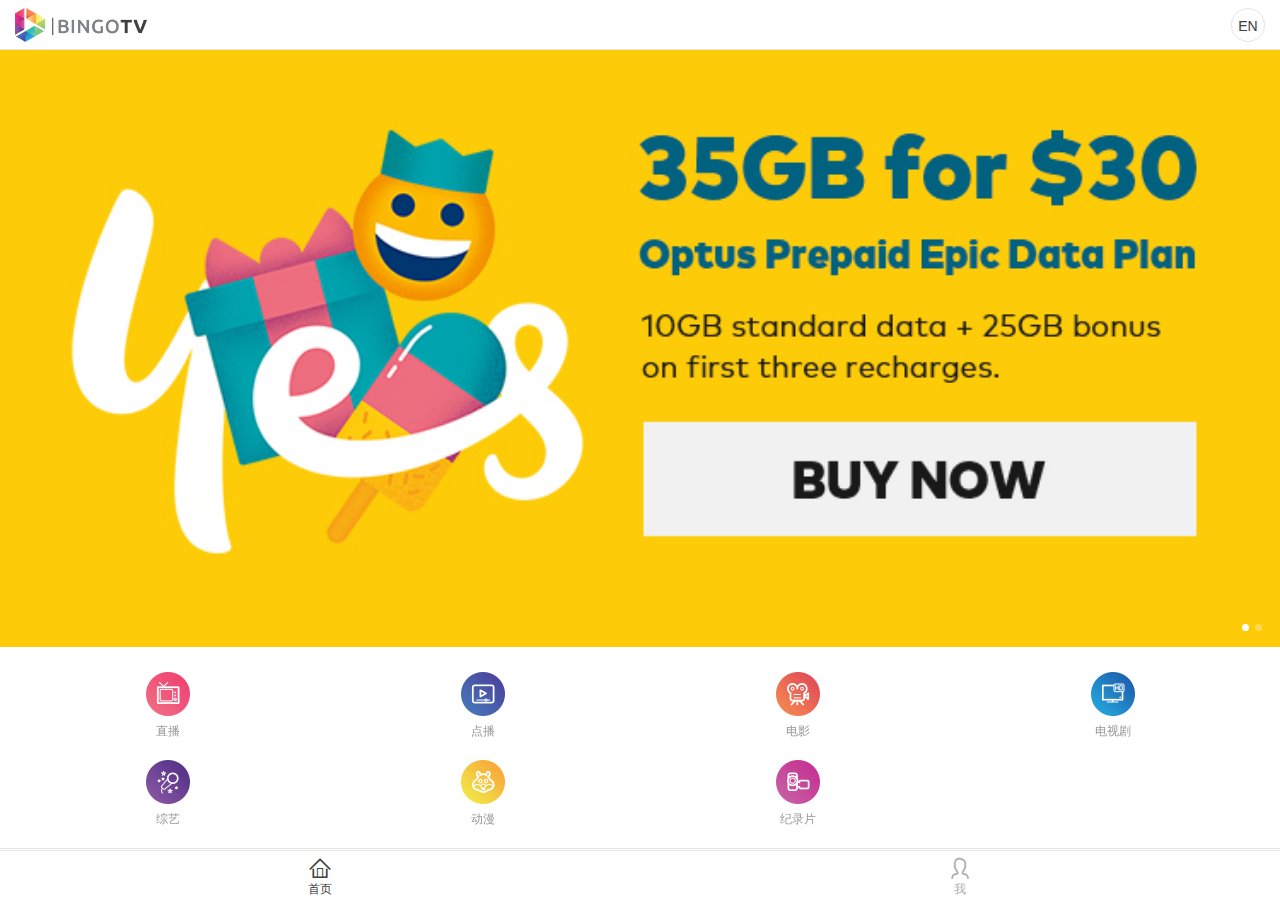
==== commit 0cf7fce9: "update" ====
--- a/index.html
+++ b/index.html
@@ -24,7 +24,7 @@
             <img src="img/logo-topbar.png">
         </div>
         <div class="language">
-            <a href="#">EN</a>
+            <a href="#" class="hairline">EN</a>
         </div>
     </header>
 
--- a/css/style.min.css
+++ b/css/style.min.css
@@ -1 +1 @@
-body,button,input,select,textarea{font-family:PingFang SC,Roboto,"Segoe UI","Helvetica Neue",Helvetica,Arial,sans-serif}.main,header.topbar{top:0;right:0;position:absolute}.main,footer.footer,header.topbar{position:absolute}.md-modal,img{max-width:100%}*{-webkit-tap-highlight-color:transparent;-webkit-touch-callout:none}a,abbr,acronym,address,article,aside,audio,b,big,blockquote,body,button,canvas,caption,cite,code,dd,del,details,dfn,div,dl,dt,em,embed,fieldset,figcaption,figure,footer,form,h1,h2,h3,h4,h5,h6,header,hgroup,html,i,iframe,img,input,ins,kbd,label,legend,li,mark,menu,nav,object,ol,output,p,pre,q,ruby,s,samp,section,select,small,span,strike,strong,sub,summary,sup,table,tbody,td,textarea,tfoot,th,thead,time,tr,tt,u,ul,var,video{margin:0;padding:0}article,aside,details,figcaption,figure,footer,header,hgroup,main,nav,section,summary{display:block}html{-webkit-text-size-adjust:none;-ms-text-size-adjust:none;text-size-adjust:none}body,html{width:100%;height:100%}body{-webkit-user-select:none;-ms-user-select:none;-moz-user-select:none;user-select:none;-webkit-font-smoothing:antialiased;font-smoothing:antialiased;text-rendering:optimizeLegibility;-webkit-user-drag:none;-ms-touch-action:manipulation;touch-action:manipulation;word-wrap:break-word;overflow:hidden;font-size:16px;line-height:1.4;color:#404040}a{text-decoration:none}a,button,img,input,select,textarea{border:0;outline:0}footer.footer,footer.navbar{bottom:0;border-top:1px solid #e5e5e5}img{height:auto}textarea{resize:none;overflow:auto}button,input[type=button],input[type=reset],input[type=submit]{line-height:1}table{border-spacing:0;border-collapse:collapse}ul{list-style:none}em,i{font-style:normal}b,strong{font-weight:700}h1{font-size:30px}h2{font-size:24px}h3{font-size:18px}h4{font-size:16px}h5{font-size:14px}h6{font-size:12px}button,input,select,textarea{box-sizing:border-box;-webkit-appearance:none;-moz-appearance:none;appearance:none;font-size:16px;background-color:#FFF}::-webkit-input-placeholder{color:#aaa;line-height:normal}[class*=icon-]:before,[class^=icon-]:before{font-family:icomoon!important;speak:none;display:block;line-height:1;font-style:normal;font-weight:400;font-variant:normal;text-transform:none;-webkit-font-smoothing:antialiased;-moz-osx-font-smoothing:grayscale}.main{-ms-box-sizing:border-box;box-sizing:border-box;z-index:1;left:0;bottom:0;overflow:hidden;background-color:#FFF}.main-gray{background-color:#F5F6F7}footer.footer,footer.navbar,header.topbar{left:0;background-color:#FFF;z-index:2}header.topbar{box-sizing:border-box;display:-webkit-flex;display:-ms-flexbox;display:flex;-webkit-align-items:center;-ms-flex-align:center;align-items:center;-webkit-justify-content:space-between;-ms-flex-pack:justify;justify-content:space-between;width:100%;height:50px;padding:8px 15px;border-bottom:1px solid #e5e5e5}header.topbar .language a,header.topbar .logo img{display:block;height:34px}header.topbar .logo{height:34px}header.topbar .language a{box-sizing:border-box;width:34px;border:1px solid #e5e5e5;border-radius:50%;text-align:center;line-height:32px;color:#404040;font-size:14px}header.topbar~.main{margin-top:50px}footer.footer{-ms-box-sizing:border-box;box-sizing:border-box;width:100%;height:50px}footer.footer .footer-inner{-ms-box-sizing:border-box;box-sizing:border-box;display:-webkit-flex;display:-ms-flexbox;display:flex;-webkit-align-items:center;-ms-flex-align:center;align-items:center;-webkit-justify-content:space-between;-ms-justify-content:space-between;-ms-flex-pack:justify;justify-content:space-between;height:49px;min-height:49px;padding:0 15px}.button,footer.navbar{-ms-box-sizing:border-box}footer.footer .cart{position:relative;margin-top:5px;padding-top:7px;color:#aeaeae}footer.footer .cart p{font-size:16px}footer.footer .cart .icon{width:24px;height:24px;color:#aeaeae;background-size:cover;background-position:center;background-repeat:no-repeat;background-image:url(../img/tabbar-icon-2@2x.png)}footer.footer .cart.active .icon{background-image:url(../img/tabbar-icon-2-active@2x.png)}footer.navbar{box-sizing:border-box;display:-webkit-flex;display:-ms-flexbox;display:flex;-webkit-align-items:stretch;-ms-flex-align:stretch;align-items:stretch;position:absolute;width:100%;height:50px}footer.navbar .item{-webkit-flex:1;-ms-flex:1;flex:1;position:relative;padding-top:6px;color:#aaa;text-align:center}.alert,footer.navbar .item.active{color:#404040}footer.navbar .item p{font-size:12px}footer.navbar .item i{display:block;width:22px;height:22px;margin:0 auto 2px;font-size:22px}.alert-block,.swiper-wrapper{display:-ms-flexbox;display:-webkit-flex}@-webkit-keyframes hot{0%,100%,75%{text-shadow:none}50%{text-shadow:0 0 10px #404040;color:#404040}}@keyframes hot{0%,100%,75%{text-shadow:none}50%{text-shadow:0 0 10px #404040;color:#404040}}footer.navbar .item.hot{-webkit-animation:hot 2.5s ease-in-out infinite;animation:hot 2.5s ease-in-out infinite}footer.navbar .badge{position:absolute;left:calc(50% + 5px);bottom:calc(50% + 6px)}footer.navbar~.main{margin-bottom:50px}footer.navbar.fix-android~.main{margin-bottom:0}.spacing{height:15px}.scroller{-webkit-transform:translateZ(0);transform:translateZ(0);position:absolute;width:100%;min-height:100%}.iScrollVerticalScrollbar{position:absolute;z-index:2;top:3px;right:3px;bottom:3px;width:3px;overflow:hidden}.iScrollVerticalScrollbar.iScrollBothScrollbars{bottom:18px}.iScrollVerticalScrollbar .iScrollIndicator{position:absolute;width:100%;border-radius:3px;background-color:rgba(0,0,0,.2)}.bottom-modal-scroll{position:relative;z-index:1;width:100%;overflow:hidden}#nprogress,.toast{position:absolute}.nprogress-fade{transition:all .3s linear;opacity:1}.nprogress-out{opacity:0}#nprogress{pointer-events:none;top:0;left:0;right:0;bottom:0;margin-bottom:50px;z-index:0}#nprogress .spinner{position:absolute;top:50%;left:50%;margin-top:-10px;margin-left:-10px}#nprogress .spinner-icon{width:30px;height:30px;box-sizing:border-box;border:2px solid transparent;border-top-color:#404040;border-left-color:#404040;border-right-color:#404040;border-radius:50%;-webkit-animation:nprogress-spinner .5s linear infinite;animation:nprogress-spinner .5s linear infinite}@-webkit-keyframes nprogress-spinner{0%{-webkit-transform:rotate(0)}100%{-webkit-transform:rotate(360deg)}}@keyframes nprogress-spinner{0%{-webkit-transform:rotate(0);transform:rotate(0)}100%{-webkit-transform:rotate(360deg);transform:rotate(360deg)}}.alert{font-size:14px;padding:15px;text-align:center}.alert-red{color:#E74C3C}.alert-gray{color:#999}.alert-block{display:flex;-webkit-align-items:center;-ms-flex-align:center;align-items:center;-webkit-justify-content:space-between;-ms-justify-content:space-between;-ms-flex-pack:justify;justify-content:space-between;padding:12px;font-size:14px;color:#FFF;background-color:#404040}.alert-block-orange{color:#FFF;background-color:#E67E22}span.label{display:-webkit-inline-flex;display:-ms-inline-flexbox;display:inline-flex;margin-right:5px;padding:0 6px;color:#FFF;background-color:#404040;border-radius:4px;border:1px solid #404040}span.label-red{background-color:#E74C3C}span.label-orange{background-color:#E67E22}span.label-yellow{background-color:#F1C40F}span.label-blue{background-color:#3498DB}span.label-outline{color:#404040;border:1px solid #404040;background-color:transparent}span.label-outline-gray{color:#aaa;border-color:#e5e5e5}span.label-outline-red{color:#E74C3C;border-color:#E74C3C}span.label-outline-orange{color:#E67E22;border-color:#E67E22}span.label-outline-yellow{color:#F1C40F;border-color:#F1C40F}span.label-outline-blue{color:#3498DB;border-color:#3498DB}span.label-clear{padding:0;color:#404040;background-color:transparent}span.label-round{padding-left:12px;padding-right:12px;border-radius:100px}span.label-large{line-height:26px}span.label-small{line-height:22px;font-size:14px}span.label-small.label-round{padding-left:8px;padding-right:8px}span.label-small.label-cancel{padding-right:4px}span.label-small.label-cancel i{margin-left:3px;font-size:16px;height:16px;margin-top:3px}span.label-mini{line-height:18px;font-size:12px}span.label-mini.label-round{padding-left:8px;padding-right:8px}span.label-mini.left-icon i{margin-right:3px;margin-top:3px}span.label-mini.right-icon i{margin-left:2px}span.label-cancel i{color:#E74C3C}span.label-cancel.active i{opacity:.5}span.label-translucent{opacity:.3}.badge{padding:2px 4px;color:#FFF;line-height:1;font-size:12px;border-radius:100px;background-color:#E74C3C}.toast{box-sizing:border-box;z-index:99;top:50%;left:15px;right:15px;padding:15px;color:#FFF;border-radius:4px;background-color:rgba(0,0,0,.75);pointer-events:none;transition:all .3s ease-out;opacity:0;visibility:hidden;-webkit-transform:scale(.95) translateY(-50%);-ms-transform:scale(.95) translateY(-50%);transform:scale(.95) translateY(-50%)}.swiper-slide,.swiper-wrapper{position:relative;width:100%;height:100%}.toast.show{opacity:1;visibility:visible;-webkit-transform:scale(1) translateY(-50%);-ms-transform:scale(1) translateY(-50%);transform:scale(1) translateY(-50%)}.toast.toast-top{top:0;opacity:1;-webkit-transform:scale(1) translateY(-100%);-ms-transform:scale(1) translateY(-100%);transform:scale(1) translateY(-100%)}.toast.toast-top.show{top:15px;-webkit-transform:scale(1) translateY(0);-ms-transform:scale(1) translateY(0);transform:scale(1) translateY(0)}.toast.toast-bottom{top:auto;bottom:0;opacity:1;-webkit-transform:scale(1) translateY(100%);-ms-transform:scale(1) translateY(100%);transform:scale(1) translateY(100%)}.toast.toast-bottom.show{bottom:15px;-webkit-transform:scale(1) translateY(0);-ms-transform:scale(1) translateY(0);transform:scale(1) translateY(0)}.preloader{text-align:center;padding:15px 15px 30px}.preloader p{color:#aaa;font-size:12px}.preloader-icon{-webkit-transform-origin:50%;-ms-transform-origin:50%;transform-origin:50%;width:24px;height:24px;margin:0 auto 5px}.preloader-icon:after{display:block;content:"";width:100%;height:100%;background-image:url("data:image/svg+xml;charset=utf-8,%3Csvg%20viewBox%3D'0%200%20120%20120'%20xmlns%3D'http%3A%2F%2Fwww.w3.org%2F2000%2Fsvg'%20xmlns%3Axlink%3D'http%3A%2F%2Fwww.w3.org%2F1999%2Fxlink'%3E%3Cdefs%3E%3Cline%20id%3D'l'%20x1%3D'60'%20x2%3D'60'%20y1%3D'7'%20y2%3D'27'%20stroke%3D'%236c6c6c'%20stroke-width%3D'11'%20stroke-linecap%3D'round'%2F%3E%3C%2Fdefs%3E%3Cg%3E%3Cuse%20xlink%3Ahref%3D'%23l'%20opacity%3D'.27'%2F%3E%3Cuse%20xlink%3Ahref%3D'%23l'%20opacity%3D'.27'%20transform%3D'rotate(30%2060%2C60)'%2F%3E%3Cuse%20xlink%3Ahref%3D'%23l'%20opacity%3D'.27'%20transform%3D'rotate(60%2060%2C60)'%2F%3E%3Cuse%20xlink%3Ahref%3D'%23l'%20opacity%3D'.27'%20transform%3D'rotate(90%2060%2C60)'%2F%3E%3Cuse%20xlink%3Ahref%3D'%23l'%20opacity%3D'.27'%20transform%3D'rotate(120%2060%2C60)'%2F%3E%3Cuse%20xlink%3Ahref%3D'%23l'%20opacity%3D'.27'%20transform%3D'rotate(150%2060%2C60)'%2F%3E%3Cuse%20xlink%3Ahref%3D'%23l'%20opacity%3D'.37'%20transform%3D'rotate(180%2060%2C60)'%2F%3E%3Cuse%20xlink%3Ahref%3D'%23l'%20opacity%3D'.46'%20transform%3D'rotate(210%2060%2C60)'%2F%3E%3Cuse%20xlink%3Ahref%3D'%23l'%20opacity%3D'.56'%20transform%3D'rotate(240%2060%2C60)'%2F%3E%3Cuse%20xlink%3Ahref%3D'%23l'%20opacity%3D'.66'%20transform%3D'rotate(270%2060%2C60)'%2F%3E%3Cuse%20xlink%3Ahref%3D'%23l'%20opacity%3D'.75'%20transform%3D'rotate(300%2060%2C60)'%2F%3E%3Cuse%20xlink%3Ahref%3D'%23l'%20opacity%3D'.85'%20transform%3D'rotate(330%2060%2C60)'%2F%3E%3C%2Fg%3E%3C%2Fsvg%3E");background-position:50%;background-size:100%;background-repeat:no-repeat}.preloader-icon.spin:after{-webkit-animation:spin 1s steps(12,end) infinite;animation:spin 1s steps(12,end) infinite}.animated{-webkit-animation-duration:1s;animation-duration:1s;-webkit-animation-fill-mode:both;animation-fill-mode:both}.delay-short{-webkit-animation-delay:.5s;animation-delay:.5s}.delay-medium{-webkit-animation-delay:1s;animation-delay:1s}.delay-long{-webkit-animation-delay:1.5s;animation-delay:1.5s}@-webkit-keyframes fadeIn{0%{opacity:0}100%{opacity:1}}@keyframes fadeIn{0%{opacity:0}100%{opacity:1}}.fadeIn{-webkit-animation-name:fadeIn;animation-name:fadeIn}@-webkit-keyframes bounceIn{20%,40%,60%,80%,from,to{-webkit-animation-timing-function:cubic-bezier(.215,.61,.355,1);animation-timing-function:cubic-bezier(.215,.61,.355,1)}0%{opacity:0;-webkit-transform:scale3d(.3,.3,.3);transform:scale3d(.3,.3,.3)}20%{-webkit-transform:scale3d(1.1,1.1,1.1);transform:scale3d(1.1,1.1,1.1)}40%{-webkit-transform:scale3d(.9,.9,.9);transform:scale3d(.9,.9,.9)}60%{opacity:1;-webkit-transform:scale3d(1.03,1.03,1.03);transform:scale3d(1.03,1.03,1.03)}80%{-webkit-transform:scale3d(.97,.97,.97);transform:scale3d(.97,.97,.97)}to{opacity:1;-webkit-transform:scale3d(1,1,1);transform:scale3d(1,1,1)}}@keyframes bounceIn{20%,40%,60%,80%,from,to{-webkit-animation-timing-function:cubic-bezier(.215,.61,.355,1);animation-timing-function:cubic-bezier(.215,.61,.355,1)}0%{opacity:0;-webkit-transform:scale3d(.3,.3,.3);transform:scale3d(.3,.3,.3)}20%{-webkit-transform:scale3d(1.1,1.1,1.1);transform:scale3d(1.1,1.1,1.1)}40%{-webkit-transform:scale3d(.9,.9,.9);transform:scale3d(.9,.9,.9)}60%{opacity:1;-webkit-transform:scale3d(1.03,1.03,1.03);transform:scale3d(1.03,1.03,1.03)}80%{-webkit-transform:scale3d(.97,.97,.97);transform:scale3d(.97,.97,.97)}to{opacity:1;-webkit-transform:scale3d(1,1,1);transform:scale3d(1,1,1)}}.bounceIn{-webkit-animation-name:bounceIn;animation-name:bounceIn;-webkit-animation-duration:.75s;animation-duration:.75s}@-webkit-keyframes fadeInUp{from{opacity:0;-webkit-transform:translate3d(0,40px,0);transform:translate3d(0,40px,0)}to{opacity:1;-webkit-transform:none;transform:none}}@keyframes fadeInUp{from{opacity:0;-webkit-transform:translate3d(0,40px,0);transform:translate3d(0,40px,0)}to{opacity:1;-webkit-transform:none;transform:none}}.fadeInUp{-webkit-animation-name:fadeInUp;animation-name:fadeInUp}@-webkit-keyframes fadeInDown{from{opacity:0;-webkit-transform:translate3d(0,-40px,0);transform:translate3d(0,-40px,0)}to{opacity:1;-webkit-transform:none;transform:none}}@keyframes fadeInDown{from{opacity:0;-webkit-transform:translate3d(0,-40px,0);transform:translate3d(0,-40px,0)}to{opacity:1;-webkit-transform:none;transform:none}}.fadeInDown{-webkit-animation-name:fadeInDown;animation-name:fadeInDown}@-webkit-keyframes spin{100%{-webkit-transform:rotate(360deg)}}@keyframes spin{100%{-webkit-transform:rotate(360deg);transform:rotate(360deg)}}.swiper-container{margin:0 auto;position:relative;overflow:hidden;z-index:1}.swiper-container-no-flexbox .swiper-slide{float:left}.swiper-container-vertical>.swiper-wrapper{-ms-flex-direction:column;-webkit-flex-direction:column;flex-direction:column}.swiper-wrapper{z-index:1;display:flex;transition-property:-webkit-transform;transition-property:transform;transition-property:transform,-webkit-transform;box-sizing:content-box}.modal-title,.swiper-pagination{display:-webkit-flex;display:-ms-flexbox}.swiper-container-android .swiper-slide,.swiper-wrapper{-webkit-transform:translate3d(0,0,0);-ms-transform:translate3d(0,0,0);transform:translate3d(0,0,0)}.swiper-container-multirow>.swiper-wrapper{-webkit-box-lines:multiple;-moz-box-lines:multiple;-ms-flex-wrap:wrap;-webkit-flex-wrap:wrap;flex-wrap:wrap}.swiper-container-free-mode>.swiper-wrapper{transition-timing-function:ease-out;margin:0 auto}.swiper-slide{-webkit-flex-shrink:0;-ms-flex:0 0 auto;-ms-flex-negative:0;flex-shrink:0}.swiper-container-autoheight,.swiper-container-autoheight .swiper-slide{height:auto}.swiper-container-autoheight .swiper-wrapper{-ms-flex-align:start;-webkit-align-items:flex-start;align-items:flex-start;transition-property:height,-webkit-transform;transition-property:transform,height;transition-property:transform,height,-webkit-transform}.swiper-container .swiper-notification{position:absolute;left:0;top:0;pointer-events:none;opacity:0;z-index:-1000}.swiper-wp8-horizontal{-ms-touch-action:pan-y;touch-action:pan-y}.swiper-wp8-vertical{-ms-touch-action:pan-x;touch-action:pan-x}.swiper-button-next,.swiper-button-prev{position:absolute;top:50%;width:27px;height:44px;margin-top:-22px;z-index:10;cursor:pointer;background-size:27px 44px;background-position:center;background-repeat:no-repeat}.swiper-button-next.swiper-button-disabled,.swiper-button-prev.swiper-button-disabled{opacity:.35;cursor:auto;pointer-events:none}.swiper-button-prev,.swiper-container-rtl .swiper-button-next{background-image:url("data:image/svg+xml;charset=utf-8,%3Csvg%20xmlns%3D'http%3A%2F%2Fwww.w3.org%2F2000%2Fsvg'%20viewBox%3D'0%200%2027%2044'%3E%3Cpath%20d%3D'M0%2C22L22%2C0l2.1%2C2.1L4.2%2C22l19.9%2C19.9L22%2C44L0%2C22L0%2C22L0%2C22z'%20fill%3D'%23007aff'%2F%3E%3C%2Fsvg%3E");left:10px;right:auto}.swiper-button-prev.swiper-button-black,.swiper-container-rtl .swiper-button-next.swiper-button-black{background-image:url("data:image/svg+xml;charset=utf-8,%3Csvg%20xmlns%3D'http%3A%2F%2Fwww.w3.org%2F2000%2Fsvg'%20viewBox%3D'0%200%2027%2044'%3E%3Cpath%20d%3D'M0%2C22L22%2C0l2.1%2C2.1L4.2%2C22l19.9%2C19.9L22%2C44L0%2C22L0%2C22L0%2C22z'%20fill%3D'%23000000'%2F%3E%3C%2Fsvg%3E")}.swiper-button-prev.swiper-button-white,.swiper-container-rtl .swiper-button-next.swiper-button-white{background-image:url("data:image/svg+xml;charset=utf-8,%3Csvg%20xmlns%3D'http%3A%2F%2Fwww.w3.org%2F2000%2Fsvg'%20viewBox%3D'0%200%2027%2044'%3E%3Cpath%20d%3D'M0%2C22L22%2C0l2.1%2C2.1L4.2%2C22l19.9%2C19.9L22%2C44L0%2C22L0%2C22L0%2C22z'%20fill%3D'%23ffffff'%2F%3E%3C%2Fsvg%3E")}.swiper-button-next,.swiper-container-rtl .swiper-button-prev{background-image:url("data:image/svg+xml;charset=utf-8,%3Csvg%20xmlns%3D'http%3A%2F%2Fwww.w3.org%2F2000%2Fsvg'%20viewBox%3D'0%200%2027%2044'%3E%3Cpath%20d%3D'M27%2C22L27%2C22L5%2C44l-2.1-2.1L22.8%2C22L2.9%2C2.1L5%2C0L27%2C22L27%2C22z'%20fill%3D'%23007aff'%2F%3E%3C%2Fsvg%3E");right:10px;left:auto}.swiper-button-next.swiper-button-black,.swiper-container-rtl .swiper-button-prev.swiper-button-black{background-image:url("data:image/svg+xml;charset=utf-8,%3Csvg%20xmlns%3D'http%3A%2F%2Fwww.w3.org%2F2000%2Fsvg'%20viewBox%3D'0%200%2027%2044'%3E%3Cpath%20d%3D'M27%2C22L27%2C22L5%2C44l-2.1-2.1L22.8%2C22L2.9%2C2.1L5%2C0L27%2C22L27%2C22z'%20fill%3D'%23000000'%2F%3E%3C%2Fsvg%3E")}.swiper-button-next.swiper-button-white,.swiper-container-rtl .swiper-button-prev.swiper-button-white{background-image:url("data:image/svg+xml;charset=utf-8,%3Csvg%20xmlns%3D'http%3A%2F%2Fwww.w3.org%2F2000%2Fsvg'%20viewBox%3D'0%200%2027%2044'%3E%3Cpath%20d%3D'M27%2C22L27%2C22L5%2C44l-2.1-2.1L22.8%2C22L2.9%2C2.1L5%2C0L27%2C22L27%2C22z'%20fill%3D'%23ffffff'%2F%3E%3C%2Fsvg%3E")}.swiper-pagination{display:flex;-webkit-align-items:center;-ms-flex-align:center;align-items:center;-webkit-justify-content:center;-ms-justify-content:center;-ms-flex-pack:center;justify-content:center;position:absolute;padding:16px 0;transition:.3s;-webkit-transform:translate3d(0,0,0);-ms-transform:translate3d(0,0,0);transform:translate3d(0,0,0);z-index:2}.swiper-pagination.swiper-pagination-hidden{opacity:0}.swiper-container-horizontal>.swiper-pagination-bullets,.swiper-pagination-custom,.swiper-pagination-fraction{left:0;bottom:0;width:100%}.swiper-pagination-bullet{width:7px;height:7px;display:inline-block;border-radius:100%;background-color:#FFF;opacity:.3}button.swiper-pagination-bullet{border:none;margin:0;padding:0;box-shadow:none;-moz-appearance:none;-ms-appearance:none;-webkit-appearance:none;appearance:none}.swiper-pagination-clickable .swiper-pagination-bullet{cursor:pointer}.swiper-pagination-bullet-active{opacity:1;background:#FFF}.swiper-container-vertical>.swiper-pagination-bullets{right:10px;top:50%;-webkit-transform:translate3d(0,-50%,0);-ms-transform:translate3d(0,-50%,0);transform:translate3d(0,-50%,0)}.swiper-container-vertical>.swiper-pagination-bullets .swiper-pagination-bullet{margin:5px 0;display:block}.swiper-container-horizontal>.swiper-pagination-bullets .swiper-pagination-bullet{margin:0 3px}.swiper-pagination-progress{background:rgba(0,0,0,.25);position:absolute}.swiper-pagination-progress .swiper-pagination-progressbar{background:#404040;position:absolute;left:0;top:0;width:100%;height:100%;-webkit-transform:scale(0);-ms-transform:scale(0);transform:scale(0);-webkit-transform-origin:left top;-ms-transform-origin:left top;transform-origin:left top}.swiper-container-rtl .swiper-pagination-progress .swiper-pagination-progressbar{-webkit-transform-origin:right top;-ms-transform-origin:right top;transform-origin:right top}.swiper-container-horizontal>.swiper-pagination-progress{width:100%;height:4px;left:0;top:0}.swiper-container-vertical>.swiper-pagination-progress{width:4px;height:100%;left:0;top:0}.swiper-pagination-progress.swiper-pagination-white{background:rgba(255,255,255,.5)}.swiper-pagination-progress.swiper-pagination-white .swiper-pagination-progressbar{background:#fff}.swiper-pagination-progress.swiper-pagination-black .swiper-pagination-progressbar{background:#000}.swiper-container-3d{-webkit-perspective:1200px;perspective:1200px}.swiper-container-3d .swiper-cube-shadow,.swiper-container-3d .swiper-slide,.swiper-container-3d .swiper-slide-shadow-bottom,.swiper-container-3d .swiper-slide-shadow-left,.swiper-container-3d .swiper-slide-shadow-right,.swiper-container-3d .swiper-slide-shadow-top,.swiper-container-3d .swiper-wrapper{-webkit-transform-style:preserve-3d;transform-style:preserve-3d}.swiper-container-3d .swiper-slide-shadow-bottom,.swiper-container-3d .swiper-slide-shadow-left,.swiper-container-3d .swiper-slide-shadow-right,.swiper-container-3d .swiper-slide-shadow-top{position:absolute;left:0;top:0;width:100%;height:100%;pointer-events:none;z-index:10}.swiper-container-3d .swiper-slide-shadow-left{background-image:linear-gradient(to left,rgba(0,0,0,.5),rgba(0,0,0,0))}.swiper-container-3d .swiper-slide-shadow-right{background-image:linear-gradient(to right,rgba(0,0,0,.5),rgba(0,0,0,0))}.swiper-container-3d .swiper-slide-shadow-top{background-image:linear-gradient(to top,rgba(0,0,0,.5),rgba(0,0,0,0))}.swiper-container-3d .swiper-slide-shadow-bottom{background-image:linear-gradient(to bottom,rgba(0,0,0,.5),rgba(0,0,0,0))}.swiper-container-coverflow .swiper-wrapper,.swiper-container-flip .swiper-wrapper{-ms-perspective:1200px}.swiper-container-cube,.swiper-container-flip{overflow:visible}.swiper-container-cube .swiper-slide,.swiper-container-flip .swiper-slide{pointer-events:none;-webkit-backface-visibility:hidden;backface-visibility:hidden;z-index:1}.swiper-container-cube .swiper-slide .swiper-slide,.swiper-container-flip .swiper-slide .swiper-slide{pointer-events:none}.swiper-container-cube .swiper-slide-active,.swiper-container-cube .swiper-slide-active .swiper-slide-active,.swiper-container-flip .swiper-slide-active,.swiper-container-flip .swiper-slide-active .swiper-slide-active{pointer-events:auto}.swiper-container-cube .swiper-slide-shadow-bottom,.swiper-container-cube .swiper-slide-shadow-left,.swiper-container-cube .swiper-slide-shadow-right,.swiper-container-cube .swiper-slide-shadow-top,.swiper-container-flip .swiper-slide-shadow-bottom,.swiper-container-flip .swiper-slide-shadow-left,.swiper-container-flip .swiper-slide-shadow-right,.swiper-container-flip .swiper-slide-shadow-top{z-index:0;-webkit-backface-visibility:hidden;backface-visibility:hidden}.swiper-container-cube .swiper-slide{visibility:hidden;-webkit-transform-origin:0 0;-ms-transform-origin:0 0;transform-origin:0 0;width:100%;height:100%}.swiper-container-cube.swiper-container-rtl .swiper-slide{-webkit-transform-origin:100% 0;-ms-transform-origin:100% 0;transform-origin:100% 0}.swiper-container-cube .swiper-slide-active,.swiper-container-cube .swiper-slide-next,.swiper-container-cube .swiper-slide-next+.swiper-slide,.swiper-container-cube .swiper-slide-prev{pointer-events:auto;visibility:visible}.swiper-container-cube .swiper-cube-shadow{position:absolute;left:0;bottom:0;width:100%;height:100%;background:#000;opacity:.6;-webkit-filter:blur(50px);filter:blur(50px);z-index:0}.swiper-container-fade.swiper-container-free-mode .swiper-slide{transition-timing-function:ease-out}.swiper-container-fade .swiper-slide{pointer-events:none;transition-property:opacity}.swiper-container-fade .swiper-slide .swiper-slide{pointer-events:none}.swiper-container-fade .swiper-slide-active,.swiper-container-fade .swiper-slide-active .swiper-slide-active{pointer-events:auto}.swiper-scrollbar{border-radius:10px;position:relative;-ms-touch-action:none;background:rgba(0,0,0,.1)}.swiper-container-horizontal>.swiper-scrollbar{position:absolute;left:1%;bottom:3px;z-index:50;height:5px;width:98%}.swiper-container-vertical>.swiper-scrollbar{position:absolute;right:3px;top:1%;z-index:50;width:5px;height:98%}.swiper-scrollbar-drag{height:100%;width:100%;position:relative;background:rgba(0,0,0,.5);border-radius:10px;left:0;top:0}.swiper-scrollbar-cursor-drag{cursor:move}.swiper-lazy-preloader{width:24px;height:24px;position:absolute;left:50%;top:50%;margin-left:-12px;margin-top:-12px;z-index:10;-webkit-transform-origin:50%;-ms-transform-origin:50%;transform-origin:50%;-webkit-animation:swiper-preloader-spin 1s steps(12,end) infinite;animation:swiper-preloader-spin 1s steps(12,end) infinite}.swiper-lazy-preloader:after{display:block;content:"";width:100%;height:100%;background-image:url("data:image/svg+xml;charset=utf-8,%3Csvg%20viewBox%3D'0%200%20120%20120'%20xmlns%3D'http%3A%2F%2Fwww.w3.org%2F2000%2Fsvg'%20xmlns%3Axlink%3D'http%3A%2F%2Fwww.w3.org%2F1999%2Fxlink'%3E%3Cdefs%3E%3Cline%20id%3D'l'%20x1%3D'60'%20x2%3D'60'%20y1%3D'7'%20y2%3D'27'%20stroke%3D'%236c6c6c'%20stroke-width%3D'11'%20stroke-linecap%3D'round'%2F%3E%3C%2Fdefs%3E%3Cg%3E%3Cuse%20xlink%3Ahref%3D'%23l'%20opacity%3D'.27'%2F%3E%3Cuse%20xlink%3Ahref%3D'%23l'%20opacity%3D'.27'%20transform%3D'rotate(30%2060%2C60)'%2F%3E%3Cuse%20xlink%3Ahref%3D'%23l'%20opacity%3D'.27'%20transform%3D'rotate(60%2060%2C60)'%2F%3E%3Cuse%20xlink%3Ahref%3D'%23l'%20opacity%3D'.27'%20transform%3D'rotate(90%2060%2C60)'%2F%3E%3Cuse%20xlink%3Ahref%3D'%23l'%20opacity%3D'.27'%20transform%3D'rotate(120%2060%2C60)'%2F%3E%3Cuse%20xlink%3Ahref%3D'%23l'%20opacity%3D'.27'%20transform%3D'rotate(150%2060%2C60)'%2F%3E%3Cuse%20xlink%3Ahref%3D'%23l'%20opacity%3D'.37'%20transform%3D'rotate(180%2060%2C60)'%2F%3E%3Cuse%20xlink%3Ahref%3D'%23l'%20opacity%3D'.46'%20transform%3D'rotate(210%2060%2C60)'%2F%3E%3Cuse%20xlink%3Ahref%3D'%23l'%20opacity%3D'.56'%20transform%3D'rotate(240%2060%2C60)'%2F%3E%3Cuse%20xlink%3Ahref%3D'%23l'%20opacity%3D'.66'%20transform%3D'rotate(270%2060%2C60)'%2F%3E%3Cuse%20xlink%3Ahref%3D'%23l'%20opacity%3D'.75'%20transform%3D'rotate(300%2060%2C60)'%2F%3E%3Cuse%20xlink%3Ahref%3D'%23l'%20opacity%3D'.85'%20transform%3D'rotate(330%2060%2C60)'%2F%3E%3C%2Fg%3E%3C%2Fsvg%3E");background-position:50%;background-size:100%;background-repeat:no-repeat}.swiper-lazy-preloader-white:after{background-image:url("data:image/svg+xml;charset=utf-8,%3Csvg%20viewBox%3D'0%200%20120%20120'%20xmlns%3D'http%3A%2F%2Fwww.w3.org%2F2000%2Fsvg'%20xmlns%3Axlink%3D'http%3A%2F%2Fwww.w3.org%2F1999%2Fxlink'%3E%3Cdefs%3E%3Cline%20id%3D'l'%20x1%3D'60'%20x2%3D'60'%20y1%3D'7'%20y2%3D'27'%20stroke%3D'%23fff'%20stroke-width%3D'11'%20stroke-linecap%3D'round'%2F%3E%3C%2Fdefs%3E%3Cg%3E%3Cuse%20xlink%3Ahref%3D'%23l'%20opacity%3D'.27'%2F%3E%3Cuse%20xlink%3Ahref%3D'%23l'%20opacity%3D'.27'%20transform%3D'rotate(30%2060%2C60)'%2F%3E%3Cuse%20xlink%3Ahref%3D'%23l'%20opacity%3D'.27'%20transform%3D'rotate(60%2060%2C60)'%2F%3E%3Cuse%20xlink%3Ahref%3D'%23l'%20opacity%3D'.27'%20transform%3D'rotate(90%2060%2C60)'%2F%3E%3Cuse%20xlink%3Ahref%3D'%23l'%20opacity%3D'.27'%20transform%3D'rotate(120%2060%2C60)'%2F%3E%3Cuse%20xlink%3Ahref%3D'%23l'%20opacity%3D'.27'%20transform%3D'rotate(150%2060%2C60)'%2F%3E%3Cuse%20xlink%3Ahref%3D'%23l'%20opacity%3D'.37'%20transform%3D'rotate(180%2060%2C60)'%2F%3E%3Cuse%20xlink%3Ahref%3D'%23l'%20opacity%3D'.46'%20transform%3D'rotate(210%2060%2C60)'%2F%3E%3Cuse%20xlink%3Ahref%3D'%23l'%20opacity%3D'.56'%20transform%3D'rotate(240%2060%2C60)'%2F%3E%3Cuse%20xlink%3Ahref%3D'%23l'%20opacity%3D'.66'%20transform%3D'rotate(270%2060%2C60)'%2F%3E%3Cuse%20xlink%3Ahref%3D'%23l'%20opacity%3D'.75'%20transform%3D'rotate(300%2060%2C60)'%2F%3E%3Cuse%20xlink%3Ahref%3D'%23l'%20opacity%3D'.85'%20transform%3D'rotate(330%2060%2C60)'%2F%3E%3C%2Fg%3E%3C%2Fsvg%3E")}@-webkit-keyframes swiper-preloader-spin{100%{-webkit-transform:rotate(360deg)}}@keyframes swiper-preloader-spin{100%{-webkit-transform:rotate(360deg);transform:rotate(360deg)}}.modal-title{box-sizing:border-box;display:flex;-webkit-align-items:center;-ms-flex-align:center;align-items:center;-webkit-justify-content:space-between;-ms-flex-pack:justify;justify-content:space-between;height:50px;padding:0 15px;background-color:#FFF;border-bottom:1px solid #e5e5e5}.button-group,.modal-button-group{display:-webkit-flex;display:-ms-flexbox}.modal-button-group,.modal-content{padding:15px;background-color:#FFF}.modal-title .md-close{color:#e5e5e5}.modal-button-group{display:flex;-webkit-align-items:center;-ms-flex-align:center;align-items:center;-webkit-justify-content:center;-ms-flex-pack:center;justify-content:center;border-top:1px solid #e5e5e5}.md-modal{position:fixed;top:50%;left:50%;width:50%;min-width:80%;height:auto;z-index:99;visibility:hidden;-webkit-backface-visibility:hidden;backface-visibility:hidden;-webkit-transform:translateX(-50%) translateY(-50%);-ms-transform:translateX(-50%) translateY(-50%);transform:translateX(-50%) translateY(-50%)}.md-main{position:relative;margin:0 auto}.md-perspective,.md-perspective body{height:100%;overflow:hidden}.md-perspective body{-webkit-perspective:600px;perspective:600px}.md-overlay{position:fixed;width:100%;height:100%;visibility:hidden;top:0;left:0;z-index:98;opacity:0;background:rgba(0,0,0,.5);transition:all .3s}.md-show{visibility:visible}.md-show~.md-overlay{opacity:1;visibility:visible}.md-effect-fade .modal-title{border-top-left-radius:4px;border-top-right-radius:4px}.md-effect-fade .md-main{-webkit-transform:scale(.7);-ms-transform:scale(.7);transform:scale(.7);opacity:0;transition:all .3s;border-radius:4px}.md-effect-fade .modal-button-group{border-bottom-left-radius:4px;border-bottom-right-radius:4px}.md-effect-fade.md-show .md-main{-webkit-transform:scale(1);-ms-transform:scale(1);transform:scale(1);opacity:1}.md-effect-stick-bottom{-webkit-transform:translateX(0);-ms-transform:translateX(0);transform:translateX(0);top:auto;left:0;right:0;bottom:0;width:100%}.md-effect-stick-bottom .md-main{background-color:#fff;transition:all,.3s;-webkit-transform:translateY(100%);-ms-transform:translateY(100%);transform:translateY(100%);border-top-left-radius:5px;border-top-right-radius:5px}.md-effect-stick-bottom.md-show .md-main{-webkit-transform:translateY(0);-ms-transform:translateY(0);transform:translateY(0)}.md-effect-stick-right{top:0;left:auto;right:0;bottom:0;width:70%;height:100%;-webkit-transform:translateX(0);-ms-transform:translateX(0);transform:translateX(0)}.md-effect-stick-right .md-main{height:100%;background-color:#fff;transition:all .3s;-webkit-transform:translateX(100%);-ms-transform:translateX(100%);transform:translateX(100%)}.md-effect-stick-right.md-show .md-main{-webkit-transform:translateX(0);-ms-transform:translateX(0);transform:translateX(0)}.waves-effect{position:relative;overflow:hidden}.waves-effect .waves-ripple{position:absolute;border-radius:50%;width:80px;height:80px;margin-top:-40px;margin-left:-40px;opacity:0;background:radial-gradient(rgba(0,0,0,0) 0,rgba(0,0,0,.05) 40%,rgba(0,0,0,.1) 70%,rgba(0,0,0,.2) 90%,rgba(0,0,0,.3) 100%);transition:all .3s ease-out;transition-property:opacity,-webkit-transform;transition-property:transform,opacity;transition-property:transform,opacity,-webkit-transform;-webkit-transform:scale(0) translate(0,0);-ms-transform:scale(0) translate(0,0);transform:scale(0) translate(0,0);pointer-events:none}.waves-effect.waves-light .waves-ripple{background:radial-gradient(rgba(255,255,255,0) 0,rgba(255,255,255,.25) 40%,rgba(255,255,255,.5) 70%,rgba(255,255,255,.75) 90%,#fff 100%)}.waves-effect.waves-dark .waves-ripple{background:radial-gradient(rgba(0,0,0,0) 0,rgba(0,0,0,.25) 40%,rgba(0,0,0,.5) 70%,rgba(0,0,0,.75) 90%,#000 100%)}.waves-effect.waves-classic .waves-ripple{background:rgba(0,0,0,.2)}.waves-effect.waves-classic.waves-light .waves-ripple{background:rgba(255,255,255,.4)}.waves-notransition{transition:none!important}.waves-button,.waves-circle{-webkit-transform:translateZ(0);transform:translateZ(0);-webkit-mask-image:-webkit-radial-gradient(circle,#fff 100%,#000 100%)}.waves-button,.waves-button-input,.waves-button:hover,.waves-button:visited{white-space:nowrap;vertical-align:middle;cursor:pointer;border:none;outline:0;color:inherit;background-color:rgba(0,0,0,0);font-size:1em;line-height:1em;text-align:center;text-decoration:none;z-index:1}.waves-button{padding:.85em 1.1em;border-radius:.2em}.waves-button-input{margin:0;padding:.85em 1.1em}.waves-input-wrapper{border-radius:.2em;vertical-align:bottom}.waves-input-wrapper.waves-button{padding:0}.waves-input-wrapper .waves-button-input{position:relative;top:0;left:0;z-index:1}.waves-circle{text-align:center;width:2.5em;height:2.5em;line-height:2.5em;border-radius:50%}.button,.button-grid .row .item{line-height:1;text-align:center}.waves-float{-webkit-mask-image:none;box-shadow:0 1px 1.5px 1px rgba(0,0,0,.12);transition:all .3s}.waves-float:active{box-shadow:0 8px 20px 1px rgba(0,0,0,.3)}.waves-block{display:block}.button-group{display:flex;-webkit-align-items:center;-ms-flex-align:center;align-items:center;-webkit-justify-content:center;-ms-justify-content:center;-ms-flex-pack:center;justify-content:center;margin:15px 15px 30px}.button-group .inner{padding:15px}.button-group.margin-top{margin-top:24px}.button-group.margin-bottom{margin-bottom:24px}.button-grid i,.button-group.button-group-column .button{margin-bottom:10px}.button-group.button-group-column{-webkit-flex-direction:column;-ms-flex-direction:column;flex-direction:column}.button-grid{border-top:1px solid #e5e5e5}.button-grid .row{display:-webkit-flex;display:-ms-flexbox;display:flex;border-bottom:1px solid #e5e5e5}.button-grid .row .item{-webkit-flex-grow:1;-ms-flex-grow:1;-ms-flex-positive:1;flex-grow:1;display:block;padding:15px 0;background-color:#FFF;border-right:1px solid #e5e5e5}.button-grid .row .item:last-child{border-right:0}.button-grid i{display:inline-block;font-size:34px;color:#404040}.button-grid p{margin-bottom:2px;color:#404040;font-size:14px}.button-grid span{color:#aaa;font-family:Georgia;font-size:12px}.button{box-sizing:border-box;position:relative;display:inline-block;height:44px;padding:0 18px;white-space:nowrap;color:#FFF;background-color:#404040;border-radius:4px}.button[disabled]{color:#999!important;border-color:#d7d7d7!important;background-color:#e5e5e5!important}.button.left-icon i{margin-right:12px}.button-inner{display:-webkit-flex;display:-ms-flexbox;display:flex;-webkit-flex-flow:row nowrap;-ms-flex-flow:row nowrap;flex-flow:row nowrap;-webkit-align-items:center;-ms-flex-align:center;align-items:center;-webkit-justify-content:center;-ms-justify-content:center;-ms-flex-pack:center;justify-content:center;width:100%;height:100%}.button-red{background-color:#E74C3C}.button-orange{background-color:#E67E22}.button-white{color:#404040;background-color:#FFF}.button-white.active{opacity:.75;background-color:#FFF}.button-gray{color:#404040;background-color:#f1f1f1}.button-gray.active{opacity:.75;background-color:#FFF}.button-outline{color:#404040;border:1px solid #404040;background-color:transparent}.button-outline-white{color:#FFF;border-color:#FFF}.button-outline-white.active{background-color:rgba(255,255,255,.3)}.button-clear{color:#404040;background-color:transparent}.button-clear-gray{color:#aaa}.button-clear-red{color:#E74C3C}.button-clear-black{color:#303137}.button-clear[disabled]{opacity:1;color:#d7d7d7!important;border-color:#FFF!important;background-color:#FFF!important}.classification .classification-item:active,.list-video .list-video-item:active,.video-anthology .list-anthology .item:active{opacity:.75}.button-smooth{padding:0 24px;border-radius:100px}.button-round{width:38px;height:38px;padding:0;border-radius:100px}.button-round i{font-size:18px}.button-round.active{color:#FFF;background-color:#404040}.button-round-large{width:50px;height:50px;border-width:2px}.user-box,.video-info,.video-introduce,.video-title{border-bottom:1px solid #e5e5e5}.button-round-large i{font-size:25px}.button-block{display:block;width:100%}.button-full{display:block;width:100%;border-radius:0}.button-large{height:54px;padding:0 48px}.button-small{height:36px;padding:0 16px}.button-mini{height:28px;padding:0 8px;font-size:12px}.button-mini i{font-size:16px}.button-mini.left-icon i{margin-right:4px}.button-wide{min-width:160px}.image-slide .swiper-slide img{display:block;width:100%}.image-slide .swiper-info{position:absolute;width:100%;height:40px;left:0;right:0;bottom:0;display:-webkit-flex;display:-ms-flexbox;display:flex;-webkit-align-items:center;-ms-flex-align:center;align-items:center;background:linear-gradient(to bottom,rgba(51,51,51,0) 0,rgba(51,51,51,.08) 21%,rgba(51,51,51,.1) 25%,rgba(51,51,51,.15) 33%,rgba(51,51,51,.18) 37%,rgba(42,42,42,.23) 45%,rgba(38,38,38,.25) 49%,rgba(3,3,3,.3) 60%,rgba(0,0,0,.31) 61%,rgba(0,0,0,.65) 100%)}.image-slide .swiper-info p{display:block;width:100%;color:#fff;font-size:14px;margin-left:15px;margin-right:100px;overflow:hidden;white-space:nowrap;text-overflow:ellipsis}.image-slide .swiper-pagination{width:85px;left:auto;right:15px;-webkit-justify-content:flex-end;-ms-flex-pack:end;justify-content:flex-end}.classification,.classification .classification-item{display:-webkit-flex;display:-ms-flexbox;-webkit-align-items:center}.classification{display:flex;-ms-flex-align:center;align-items:center;-webkit-flex-wrap:wrap;-ms-flex-wrap:wrap;flex-wrap:wrap;padding:25px 10px 0}.classification .classification-item{display:flex;-ms-flex-align:center;align-items:center;-webkit-flex-direction:column;-ms-flex-direction:column;flex-direction:column;width:25%;margin-bottom:20px}.classification .classification-item img{width:44px;height:44px;margin-bottom:7px}.classification .classification-item p{font-size:12px;color:#979797}.group-index-video{margin-bottom:20px}.group-index-video .group-index-video-title{border-top:1px solid #e5e5e5;padding:15px;display:-webkit-flex;display:-ms-flexbox;display:flex;-webkit-align-items:center;-ms-flex-align:center;align-items:center}.group-index-video .group-index-video-title .icon{display:block;width:18px;height:20px;margin-right:10px}.group-index-video .button-group{margin:0 10px}.group-index-video .button-group .button{background-color:#f1f1f1;color:#404040;font-size:12px;height:35px}.list-video{display:-webkit-flex;display:-ms-flexbox;display:flex;-webkit-align-items:center;-ms-flex-align:center;align-items:center;-webkit-flex-wrap:wrap;-ms-flex-wrap:wrap;flex-wrap:wrap;-webkit-justify-content:space-between;-ms-flex-pack:justify;justify-content:space-between}.logo-bottom,.video-info{-webkit-align-items:center}.list-video .list-video-item{width:49.5%;margin-bottom:10px}.video-info .item .label,.video-title .title{margin-bottom:3px}.list-video .list-video-item .list-video-cover{position:relative}.list-video .list-video-item .list-video-cover .cover-background{display:block;width:100%}.list-video .list-video-item .list-video-cover .cover-image{position:absolute;top:0;left:0;width:100%;height:100%;background-repeat:no-repeat;background-size:cover;background-position:center}.list-video .list-video-item .list-video-info{padding:10px}.list-video .list-video-item .list-video-info p{overflow:hidden;white-space:nowrap;text-overflow:ellipsis}.list-video .list-video-item .list-video-info .list-video-title{font-size:14px;color:#404040}.list-video .list-video-item .list-video-info .list-video-introduce{font-size:12px;color:#979797}.logo-bottom{display:-webkit-flex;display:-ms-flexbox;display:flex;-ms-flex-align:center;align-items:center;-webkit-justify-content:center;-ms-flex-pack:center;justify-content:center;padding:20px 0;border-top:1px solid #e5e5e5}.logo-bottom img{display:block;width:180px;height:57px}.title-list-video{padding:20px}.title-list-video .title{font-size:36px}.title-list-video .title small{color:#979797;font-size:16px;font-weight:400;margin-left:10px}.video-info .item,.video-title .subtitle{font-size:12px;color:#979797}.video-player video{display:block}.video-title{padding:15px}.video-info{display:-webkit-flex;display:-ms-flexbox;display:flex;-ms-flex-align:center;align-items:center;padding:15px 0}.video-info .item{width:33.3%;text-align:center;border-right:1px solid #e5e5e5}.video-anthology .title,.video-introduce .title{margin-bottom:15px}.video-info .item:last-child{border-right:0}.video-introduce{padding:15px}.video-introduce p{font-size:14px;color:#979797}.video-anthology{padding:15px}.video-anthology .list-anthology{display:-webkit-flex;display:-ms-flexbox;display:flex;-webkit-align-items:center;-ms-flex-align:center;align-items:center;-webkit-flex-wrap:wrap;-ms-flex-wrap:wrap;flex-wrap:wrap}.video-anthology .list-anthology .item{background-color:#f1f1f1;color:#404040;font-size:14px;margin-right:1%;margin-bottom:3px;text-align:center;line-height:44px;width:19%;border-radius:4px}.video-anthology .list-anthology .item.active{color:#fff;background-color:#404040}.video-void{padding:50px 30px;text-align:center;background-color:#f1f1f1}.video-void .logo{width:150px;margin-bottom:15px}.login-form{position:absolute;width:100%;height:100%;display:-webkit-flex;display:-ms-flexbox;display:flex;-webkit-align-items:center;-ms-flex-align:center;align-items:center;-webkit-justify-content:center;-ms-flex-pack:center;justify-content:center;-webkit-flex-direction:column;-ms-flex-direction:column;flex-direction:column}.login-form .logo{display:block;width:220px;margin-top:30px;margin-bottom:30px}.android .login-form{position:relative}.android .login-form .logo{margin-top:80px}.form-box{display:-webkit-flex;display:-ms-flexbox;display:flex;-webkit-align-items:center;-ms-flex-align:center;align-items:center;-webkit-justify-content:center;-ms-flex-pack:center;justify-content:center;-webkit-flex-direction:column;-ms-flex-direction:column;flex-direction:column}.form-box .form-heading{width:80%;padding:20px 0}.form-box .form-heading .title{font-size:36px}.form-box .form-heading .title small{color:#979797;font-size:16px;font-weight:400;margin-left:10px}.form-box .login-form-prompt,.login-form .login-form-prompt{font-size:12px}.form-box .button-group,.login-form .button-group{width:80%;max-width:500px;margin:30px 0}.input-group-haruki{position:relative;z-index:1;display:block;margin:25px 0 15px;width:80%;max-width:500px}.input-group-haruki .input-field{position:relative;display:block;float:right;width:100%;background:0 0;color:#404040;font-weight:700;height:40px;line-height:40px;font-size:24px;-webkit-appearance:none}.input-group-haruki .input-label{display:block;color:#979797;font-size:14px;-webkit-font-smoothing:antialiased;-moz-osx-font-smoothing:grayscale;-webkit-touch-callout:none;-webkit-user-select:none;-moz-user-select:none;-ms-user-select:none;user-select:none;position:absolute;width:100%;text-align:left;pointer-events:none}.input-group-haruki .input-label::after{content:'';position:absolute;left:0;bottom:0;z-index:-1;width:100%;height:2px;background:#818285;transition:-webkit-transform .3s;transition:transform .3s;transition:transform .3s,-webkit-transform .3s}.input-group-haruki .input-label-content{position:relative;display:block;height:44px;line-height:44px;width:100%;transition:-webkit-transform .3s;transition:transform .3s;transition:transform .3s,-webkit-transform .3s}.input-group-haruki.input-group-error .input-label::after{background-color:#E74C3C!important}.input-field:focus+.input-label .input-label-content,.input-filled-parent .input-label-content{-webkit-transform:translate3d(0,-34px,0);transform:translate3d(0,-34px,0)}.input-field:focus+.input-label::after,.input-filled-parent .input-label::after{background-color:#404040}.user-box{padding:30px}.user-box .logo{width:180px;margin-top:20px;margin-bottom:30px}.user-box .user-avatar{width:100px;height:100px;border-radius:50%;background-repeat:no-repeat;background-size:cover;background-position:center;margin-bottom:20px}.user-box .user-info .name{margin-bottom:10px}.user-box .user-info dl.info dt{font-size:12px;color:#979797;margin-bottom:3px}.user-box .user-info dl.info dd{margin-bottom:10px}.user-box .user-info p.label{padding:8px 10px;background-color:#f1f1f1;margin-top:20px;border-radius:4px}.user-box~.button-group{margin:30px}.advertisement-index .item,.advertisement-index img{display:block;width:100%}@media only screen and (-webkit-min-device-pixel-ratio:2){.ios-8 .hairline{border-width:.5px!important}.ios-8 footer.chatbar,.ios-8 footer.chatbar .chatbar-input,.ios-8 footer.chatbar button.chatbar-button,.ios-8 footer.chatbar input.chatbar-text{border-width:.5px}.ios-8 .iScrollVerticalScrollbar{width:2.5px}.ios-8 .searchbar,.ios-8 .searchbar .search{border-width:.33px}.ios-8 .button,.ios-8 .list .row,.ios-8 .list.list-border,.ios-8 .navbar,.ios-8 span.label{border-width:.5px}.ios-8 .button-round-large{border-width:1.5px}.ios-8 .button-grid,.ios-8 .button-grid .row,.ios-8 .button-grid .row .item,.ios-8 .content blockquote,.ios-8 .content-news .title-group,.ios-8 .load-more,.ios-8 .md-title,.ios-8 .modal-button-group,.ios-8 .modal-title{border-width:.5px}}@media only screen and (-webkit-min-device-pixel-ratio:3){.ios-8 .hairline{border-width:.33px!important}.ios-8 .button,.ios-8 .button-grid,.ios-8 .list .row,.ios-8 .list.list-border,.ios-8 .navbar,.ios-8 .searchbar,.ios-8 .searchbar .search,.ios-8 footer.chatbar,.ios-8 footer.chatbar .chatbar-input,.ios-8 footer.chatbar button.chatbar-button,.ios-8 footer.chatbar input.chatbar-text,.ios-8 span.label{border-width:.33px}.ios-8 .button-grid .row,.ios-8 .button-grid .row .item{border-width:.5px}.ios-8 .content blockquote,.ios-8 .content-news .title-group,.ios-8 .load-more,.ios-8 .md-title,.ios-8 .modal-button-group,.ios-8 .modal-title{border-width:.33px}}.display-none{display:none!important}.pull-left{float:left!important}.pull-right{float:right!important}.align-left{text-align:left!important}.align-right{text-align:right!important}.align-center{text-align:center!important}.text-overflow{overflow:hidden;white-space:nowrap;text-overflow:ellipsis}.line-through{text-decoration:line-through}.flex-direction-column{-webkit-flex-direction:column;-ms-flex-direction:column;flex-direction:column}.flex-direction-column .row{-ms-box-sizing:border-box;box-sizing:border-box;width:100%;min-height:auto;padding-top:4px;padding-bottom:4px;border-bottom:none}.flex-direction-column .row:first-child{padding-top:12px}.flex-direction-column .row:last-child{padding-bottom:12px;border-bottom:1px solid #e5e5e5}.flex-direction-column:last-child .row:last-child{border-bottom:none}.flex-direction-column .column{padding:0}.flex-1{-webkit-flex:1;-ms-flex:1;flex:1}.align-items-start{-webkit-align-items:flex-start;-ms-flex-align:flex-start;align-items:flex-start}.align-items-stretch{-webkit-align-items:stretch;-ms-flex-align:stretch;align-items:stretch}.align-self-end{-webkit-align-self:flex-end;-ms-align-self:flex-end;-ms-flex-item-align:end;align-self:flex-end}.align-self-start{-webkit-align-self:flex-start;-ms-align-self:flex-start;-ms-flex-item-align:start;align-self:flex-start}.justify-content-start{-webkit-justify-content:flex-start;-ms-justify-content:flex-start;-ms-flex-pack:start;justify-content:flex-start}.justify-content-end{-webkit-justify-content:flex-end;-ms-justify-content:flex-end;-ms-flex-pack:end;justify-content:flex-end}.justify-content-center{-webkit-justify-content:center;-ms-justify-content:center;-ms-flex-pack:center;justify-content:center}.justify-content-between{-webkit-justify-content:space-between;-ms-justify-content:space-between;-ms-flex-pack:justify;justify-content:space-between}.huge{font-size:20px}.large{font-size:18px}.small{font-size:14px}.mini{font-size:12px}.black,.color-1{color:#404040}.dark{color:#666}.gray,.light{color:#aaa}.red{color:#E74C3C}.yellow{color:#F1C40F}span.margin-left{margin-left:8px}span.margin-right{margin-right:6px}+body,button,input,select,textarea{font-family:PingFang SC,Roboto,"Segoe UI","Helvetica Neue",Helvetica,Arial,sans-serif}.main,header.topbar{top:0;right:0;position:absolute}.main,footer.footer,header.topbar{position:absolute}.md-modal,img{max-width:100%}*{-webkit-tap-highlight-color:transparent;-webkit-touch-callout:none}a,abbr,acronym,address,article,aside,audio,b,big,blockquote,body,button,canvas,caption,cite,code,dd,del,details,dfn,div,dl,dt,em,embed,fieldset,figcaption,figure,footer,form,h1,h2,h3,h4,h5,h6,header,hgroup,html,i,iframe,img,input,ins,kbd,label,legend,li,mark,menu,nav,object,ol,output,p,pre,q,ruby,s,samp,section,select,small,span,strike,strong,sub,summary,sup,table,tbody,td,textarea,tfoot,th,thead,time,tr,tt,u,ul,var,video{margin:0;padding:0}article,aside,details,figcaption,figure,footer,header,hgroup,main,nav,section,summary{display:block}html{-webkit-text-size-adjust:none;-ms-text-size-adjust:none;text-size-adjust:none}body,html{width:100%;height:100%}body{-webkit-user-select:none;-ms-user-select:none;-moz-user-select:none;user-select:none;-webkit-font-smoothing:antialiased;font-smoothing:antialiased;text-rendering:optimizeLegibility;-webkit-user-drag:none;-ms-touch-action:manipulation;touch-action:manipulation;word-wrap:break-word;overflow:hidden;font-size:16px;line-height:1.4;color:#404040}a{text-decoration:none}a,button,img,input,select,textarea{border:0;outline:0}footer.footer,footer.navbar{bottom:0;border-top:1px solid #e5e5e5}img{height:auto}textarea{resize:none;overflow:auto}button,input[type=button],input[type=reset],input[type=submit]{line-height:1}table{border-spacing:0;border-collapse:collapse}ul{list-style:none}em,i{font-style:normal}b,strong{font-weight:700}h1{font-size:30px}h2{font-size:24px}h3{font-size:18px}h4{font-size:16px}h5{font-size:14px}h6{font-size:12px}button,input,select,textarea{box-sizing:border-box;-webkit-appearance:none;-moz-appearance:none;appearance:none;font-size:16px;background-color:#FFF}::-webkit-input-placeholder{color:#aaa;line-height:normal}[class*=icon-]:before,[class^=icon-]:before{font-family:icomoon!important;speak:none;display:block;line-height:1;font-style:normal;font-weight:400;font-variant:normal;text-transform:none;-webkit-font-smoothing:antialiased;-moz-osx-font-smoothing:grayscale}.main{-ms-box-sizing:border-box;box-sizing:border-box;z-index:1;left:0;bottom:0;overflow:hidden;background-color:#FFF}.main-gray{background-color:#F5F6F7}footer.footer,footer.navbar,header.topbar{left:0;background-color:#FFF;z-index:2}header.topbar{box-sizing:border-box;display:-webkit-flex;display:-ms-flexbox;display:flex;-webkit-align-items:center;-ms-flex-align:center;align-items:center;-webkit-justify-content:space-between;-ms-flex-pack:justify;justify-content:space-between;width:100%;height:50px;padding:8px 15px;border-bottom:1px solid #e5e5e5}header.topbar .language a,header.topbar .logo img{display:block;height:34px}header.topbar .logo{height:34px}header.topbar .language a{box-sizing:border-box;width:34px;border:1px solid #e5e5e5;border-radius:50%;text-align:center;line-height:34px;color:#404040;font-size:14px}header.topbar~.main{margin-top:50px}footer.footer{-ms-box-sizing:border-box;box-sizing:border-box;width:100%;height:50px}footer.footer .footer-inner{-ms-box-sizing:border-box;box-sizing:border-box;display:-webkit-flex;display:-ms-flexbox;display:flex;-webkit-align-items:center;-ms-flex-align:center;align-items:center;-webkit-justify-content:space-between;-ms-justify-content:space-between;-ms-flex-pack:justify;justify-content:space-between;height:49px;min-height:49px;padding:0 15px}.button,footer.navbar{-ms-box-sizing:border-box}footer.footer .cart{position:relative;margin-top:5px;padding-top:7px;color:#aeaeae}footer.footer .cart p{font-size:16px}footer.footer .cart .icon{width:24px;height:24px;color:#aeaeae;background-size:cover;background-position:center;background-repeat:no-repeat;background-image:url(../img/tabbar-icon-2@2x.png)}footer.footer .cart.active .icon{background-image:url(../img/tabbar-icon-2-active@2x.png)}footer.navbar{box-sizing:border-box;display:-webkit-flex;display:-ms-flexbox;display:flex;-webkit-align-items:stretch;-ms-flex-align:stretch;align-items:stretch;position:absolute;width:100%;height:50px}footer.navbar .item{-webkit-flex:1;-ms-flex:1;flex:1;position:relative;padding-top:6px;color:#aaa;text-align:center}.alert,footer.navbar .item.active{color:#404040}footer.navbar .item p{font-size:12px}footer.navbar .item i{display:block;width:22px;height:22px;margin:0 auto 2px;font-size:22px}.alert-block,.swiper-wrapper{display:-ms-flexbox;display:-webkit-flex}@-webkit-keyframes hot{0%,100%,75%{text-shadow:none}50%{text-shadow:0 0 10px #404040;color:#404040}}@keyframes hot{0%,100%,75%{text-shadow:none}50%{text-shadow:0 0 10px #404040;color:#404040}}footer.navbar .item.hot{-webkit-animation:hot 2.5s ease-in-out infinite;animation:hot 2.5s ease-in-out infinite}footer.navbar .badge{position:absolute;left:calc(50% + 5px);bottom:calc(50% + 6px)}footer.navbar~.main{margin-bottom:50px}footer.navbar.fix-android~.main{margin-bottom:0}.spacing{height:15px}.scroller{-webkit-transform:translateZ(0);transform:translateZ(0);position:absolute;width:100%;min-height:100%}.iScrollVerticalScrollbar{position:absolute;z-index:2;top:3px;right:3px;bottom:3px;width:3px;overflow:hidden}.iScrollVerticalScrollbar.iScrollBothScrollbars{bottom:18px}.iScrollVerticalScrollbar .iScrollIndicator{position:absolute;width:100%;border-radius:3px;background-color:rgba(0,0,0,.2)}.bottom-modal-scroll{position:relative;z-index:1;width:100%;overflow:hidden}#nprogress,.toast{position:absolute}.nprogress-fade{transition:all .3s linear;opacity:1}.nprogress-out{opacity:0}#nprogress{pointer-events:none;top:0;left:0;right:0;bottom:0;margin-bottom:50px;z-index:0}#nprogress .spinner{position:absolute;top:50%;left:50%;margin-top:-10px;margin-left:-10px}#nprogress .spinner-icon{width:30px;height:30px;box-sizing:border-box;border:2px solid transparent;border-top-color:#404040;border-left-color:#404040;border-right-color:#404040;border-radius:50%;-webkit-animation:nprogress-spinner .5s linear infinite;animation:nprogress-spinner .5s linear infinite}@-webkit-keyframes nprogress-spinner{0%{-webkit-transform:rotate(0)}100%{-webkit-transform:rotate(360deg)}}@keyframes nprogress-spinner{0%{-webkit-transform:rotate(0);transform:rotate(0)}100%{-webkit-transform:rotate(360deg);transform:rotate(360deg)}}.alert{font-size:14px;padding:15px;text-align:center}.alert-red{color:#E74C3C}.alert-gray{color:#999}.alert-block{display:flex;-webkit-align-items:center;-ms-flex-align:center;align-items:center;-webkit-justify-content:space-between;-ms-justify-content:space-between;-ms-flex-pack:justify;justify-content:space-between;padding:12px;font-size:14px;color:#FFF;background-color:#404040}.alert-block-orange{color:#FFF;background-color:#E67E22}span.label{display:-webkit-inline-flex;display:-ms-inline-flexbox;display:inline-flex;margin-right:5px;padding:0 6px;color:#FFF;background-color:#404040;border-radius:4px;border:1px solid #404040}span.label-red{background-color:#E74C3C}span.label-orange{background-color:#E67E22}span.label-yellow{background-color:#F1C40F}span.label-blue{background-color:#3498DB}span.label-outline{color:#404040;border:1px solid #404040;background-color:transparent}span.label-outline-gray{color:#aaa;border-color:#e5e5e5}span.label-outline-red{color:#E74C3C;border-color:#E74C3C}span.label-outline-orange{color:#E67E22;border-color:#E67E22}span.label-outline-yellow{color:#F1C40F;border-color:#F1C40F}span.label-outline-blue{color:#3498DB;border-color:#3498DB}span.label-clear{padding:0;color:#404040;background-color:transparent}span.label-round{padding-left:12px;padding-right:12px;border-radius:100px}span.label-large{line-height:26px}span.label-small{line-height:22px;font-size:14px}span.label-small.label-round{padding-left:8px;padding-right:8px}span.label-small.label-cancel{padding-right:4px}span.label-small.label-cancel i{margin-left:3px;font-size:16px;height:16px;margin-top:3px}span.label-mini{line-height:18px;font-size:12px}span.label-mini.label-round{padding-left:8px;padding-right:8px}span.label-mini.left-icon i{margin-right:3px;margin-top:3px}span.label-mini.right-icon i{margin-left:2px}span.label-cancel i{color:#E74C3C}span.label-cancel.active i{opacity:.5}span.label-translucent{opacity:.3}.badge{padding:2px 4px;color:#FFF;line-height:1;font-size:12px;border-radius:100px;background-color:#E74C3C}.toast{box-sizing:border-box;z-index:99;top:50%;left:15px;right:15px;padding:15px;color:#FFF;border-radius:4px;background-color:rgba(0,0,0,.75);pointer-events:none;transition:all .3s ease-out;opacity:0;visibility:hidden;-webkit-transform:scale(.95) translateY(-50%);-ms-transform:scale(.95) translateY(-50%);transform:scale(.95) translateY(-50%)}.swiper-slide,.swiper-wrapper{position:relative;width:100%;height:100%}.toast.show{opacity:1;visibility:visible;-webkit-transform:scale(1) translateY(-50%);-ms-transform:scale(1) translateY(-50%);transform:scale(1) translateY(-50%)}.toast.toast-top{top:0;opacity:1;-webkit-transform:scale(1) translateY(-100%);-ms-transform:scale(1) translateY(-100%);transform:scale(1) translateY(-100%)}.toast.toast-top.show{top:15px;-webkit-transform:scale(1) translateY(0);-ms-transform:scale(1) translateY(0);transform:scale(1) translateY(0)}.toast.toast-bottom{top:auto;bottom:0;opacity:1;-webkit-transform:scale(1) translateY(100%);-ms-transform:scale(1) translateY(100%);transform:scale(1) translateY(100%)}.toast.toast-bottom.show{bottom:15px;-webkit-transform:scale(1) translateY(0);-ms-transform:scale(1) translateY(0);transform:scale(1) translateY(0)}.preloader{text-align:center;padding:15px 15px 30px}.preloader p{color:#aaa;font-size:12px}.preloader-icon{-webkit-transform-origin:50%;-ms-transform-origin:50%;transform-origin:50%;width:24px;height:24px;margin:0 auto 5px}.preloader-icon:after{display:block;content:"";width:100%;height:100%;background-image:url("data:image/svg+xml;charset=utf-8,%3Csvg%20viewBox%3D'0%200%20120%20120'%20xmlns%3D'http%3A%2F%2Fwww.w3.org%2F2000%2Fsvg'%20xmlns%3Axlink%3D'http%3A%2F%2Fwww.w3.org%2F1999%2Fxlink'%3E%3Cdefs%3E%3Cline%20id%3D'l'%20x1%3D'60'%20x2%3D'60'%20y1%3D'7'%20y2%3D'27'%20stroke%3D'%236c6c6c'%20stroke-width%3D'11'%20stroke-linecap%3D'round'%2F%3E%3C%2Fdefs%3E%3Cg%3E%3Cuse%20xlink%3Ahref%3D'%23l'%20opacity%3D'.27'%2F%3E%3Cuse%20xlink%3Ahref%3D'%23l'%20opacity%3D'.27'%20transform%3D'rotate(30%2060%2C60)'%2F%3E%3Cuse%20xlink%3Ahref%3D'%23l'%20opacity%3D'.27'%20transform%3D'rotate(60%2060%2C60)'%2F%3E%3Cuse%20xlink%3Ahref%3D'%23l'%20opacity%3D'.27'%20transform%3D'rotate(90%2060%2C60)'%2F%3E%3Cuse%20xlink%3Ahref%3D'%23l'%20opacity%3D'.27'%20transform%3D'rotate(120%2060%2C60)'%2F%3E%3Cuse%20xlink%3Ahref%3D'%23l'%20opacity%3D'.27'%20transform%3D'rotate(150%2060%2C60)'%2F%3E%3Cuse%20xlink%3Ahref%3D'%23l'%20opacity%3D'.37'%20transform%3D'rotate(180%2060%2C60)'%2F%3E%3Cuse%20xlink%3Ahref%3D'%23l'%20opacity%3D'.46'%20transform%3D'rotate(210%2060%2C60)'%2F%3E%3Cuse%20xlink%3Ahref%3D'%23l'%20opacity%3D'.56'%20transform%3D'rotate(240%2060%2C60)'%2F%3E%3Cuse%20xlink%3Ahref%3D'%23l'%20opacity%3D'.66'%20transform%3D'rotate(270%2060%2C60)'%2F%3E%3Cuse%20xlink%3Ahref%3D'%23l'%20opacity%3D'.75'%20transform%3D'rotate(300%2060%2C60)'%2F%3E%3Cuse%20xlink%3Ahref%3D'%23l'%20opacity%3D'.85'%20transform%3D'rotate(330%2060%2C60)'%2F%3E%3C%2Fg%3E%3C%2Fsvg%3E");background-position:50%;background-size:100%;background-repeat:no-repeat}.preloader-icon.spin:after{-webkit-animation:spin 1s steps(12,end) infinite;animation:spin 1s steps(12,end) infinite}.animated{-webkit-animation-duration:1s;animation-duration:1s;-webkit-animation-fill-mode:both;animation-fill-mode:both}.delay-short{-webkit-animation-delay:.5s;animation-delay:.5s}.delay-medium{-webkit-animation-delay:1s;animation-delay:1s}.delay-long{-webkit-animation-delay:1.5s;animation-delay:1.5s}@-webkit-keyframes fadeIn{0%{opacity:0}100%{opacity:1}}@keyframes fadeIn{0%{opacity:0}100%{opacity:1}}.fadeIn{-webkit-animation-name:fadeIn;animation-name:fadeIn}@-webkit-keyframes bounceIn{20%,40%,60%,80%,from,to{-webkit-animation-timing-function:cubic-bezier(.215,.61,.355,1);animation-timing-function:cubic-bezier(.215,.61,.355,1)}0%{opacity:0;-webkit-transform:scale3d(.3,.3,.3);transform:scale3d(.3,.3,.3)}20%{-webkit-transform:scale3d(1.1,1.1,1.1);transform:scale3d(1.1,1.1,1.1)}40%{-webkit-transform:scale3d(.9,.9,.9);transform:scale3d(.9,.9,.9)}60%{opacity:1;-webkit-transform:scale3d(1.03,1.03,1.03);transform:scale3d(1.03,1.03,1.03)}80%{-webkit-transform:scale3d(.97,.97,.97);transform:scale3d(.97,.97,.97)}to{opacity:1;-webkit-transform:scale3d(1,1,1);transform:scale3d(1,1,1)}}@keyframes bounceIn{20%,40%,60%,80%,from,to{-webkit-animation-timing-function:cubic-bezier(.215,.61,.355,1);animation-timing-function:cubic-bezier(.215,.61,.355,1)}0%{opacity:0;-webkit-transform:scale3d(.3,.3,.3);transform:scale3d(.3,.3,.3)}20%{-webkit-transform:scale3d(1.1,1.1,1.1);transform:scale3d(1.1,1.1,1.1)}40%{-webkit-transform:scale3d(.9,.9,.9);transform:scale3d(.9,.9,.9)}60%{opacity:1;-webkit-transform:scale3d(1.03,1.03,1.03);transform:scale3d(1.03,1.03,1.03)}80%{-webkit-transform:scale3d(.97,.97,.97);transform:scale3d(.97,.97,.97)}to{opacity:1;-webkit-transform:scale3d(1,1,1);transform:scale3d(1,1,1)}}.bounceIn{-webkit-animation-name:bounceIn;animation-name:bounceIn;-webkit-animation-duration:.75s;animation-duration:.75s}@-webkit-keyframes fadeInUp{from{opacity:0;-webkit-transform:translate3d(0,40px,0);transform:translate3d(0,40px,0)}to{opacity:1;-webkit-transform:none;transform:none}}@keyframes fadeInUp{from{opacity:0;-webkit-transform:translate3d(0,40px,0);transform:translate3d(0,40px,0)}to{opacity:1;-webkit-transform:none;transform:none}}.fadeInUp{-webkit-animation-name:fadeInUp;animation-name:fadeInUp}@-webkit-keyframes fadeInDown{from{opacity:0;-webkit-transform:translate3d(0,-40px,0);transform:translate3d(0,-40px,0)}to{opacity:1;-webkit-transform:none;transform:none}}@keyframes fadeInDown{from{opacity:0;-webkit-transform:translate3d(0,-40px,0);transform:translate3d(0,-40px,0)}to{opacity:1;-webkit-transform:none;transform:none}}.fadeInDown{-webkit-animation-name:fadeInDown;animation-name:fadeInDown}@-webkit-keyframes spin{100%{-webkit-transform:rotate(360deg)}}@keyframes spin{100%{-webkit-transform:rotate(360deg);transform:rotate(360deg)}}.swiper-container{margin:0 auto;position:relative;overflow:hidden;z-index:1}.swiper-container-no-flexbox .swiper-slide{float:left}.swiper-container-vertical>.swiper-wrapper{-ms-flex-direction:column;-webkit-flex-direction:column;flex-direction:column}.swiper-wrapper{z-index:1;display:flex;transition-property:-webkit-transform;transition-property:transform;transition-property:transform,-webkit-transform;box-sizing:content-box}.modal-title,.swiper-pagination{display:-webkit-flex;display:-ms-flexbox}.swiper-container-android .swiper-slide,.swiper-wrapper{-webkit-transform:translate3d(0,0,0);-ms-transform:translate3d(0,0,0);transform:translate3d(0,0,0)}.swiper-container-multirow>.swiper-wrapper{-webkit-box-lines:multiple;-moz-box-lines:multiple;-ms-flex-wrap:wrap;-webkit-flex-wrap:wrap;flex-wrap:wrap}.swiper-container-free-mode>.swiper-wrapper{transition-timing-function:ease-out;margin:0 auto}.swiper-slide{-webkit-flex-shrink:0;-ms-flex:0 0 auto;-ms-flex-negative:0;flex-shrink:0}.swiper-container-autoheight,.swiper-container-autoheight .swiper-slide{height:auto}.swiper-container-autoheight .swiper-wrapper{-ms-flex-align:start;-webkit-align-items:flex-start;align-items:flex-start;transition-property:height,-webkit-transform;transition-property:transform,height;transition-property:transform,height,-webkit-transform}.swiper-container .swiper-notification{position:absolute;left:0;top:0;pointer-events:none;opacity:0;z-index:-1000}.swiper-wp8-horizontal{-ms-touch-action:pan-y;touch-action:pan-y}.swiper-wp8-vertical{-ms-touch-action:pan-x;touch-action:pan-x}.swiper-button-next,.swiper-button-prev{position:absolute;top:50%;width:27px;height:44px;margin-top:-22px;z-index:10;cursor:pointer;background-size:27px 44px;background-position:center;background-repeat:no-repeat}.swiper-button-next.swiper-button-disabled,.swiper-button-prev.swiper-button-disabled{opacity:.35;cursor:auto;pointer-events:none}.swiper-button-prev,.swiper-container-rtl .swiper-button-next{background-image:url("data:image/svg+xml;charset=utf-8,%3Csvg%20xmlns%3D'http%3A%2F%2Fwww.w3.org%2F2000%2Fsvg'%20viewBox%3D'0%200%2027%2044'%3E%3Cpath%20d%3D'M0%2C22L22%2C0l2.1%2C2.1L4.2%2C22l19.9%2C19.9L22%2C44L0%2C22L0%2C22L0%2C22z'%20fill%3D'%23007aff'%2F%3E%3C%2Fsvg%3E");left:10px;right:auto}.swiper-button-prev.swiper-button-black,.swiper-container-rtl .swiper-button-next.swiper-button-black{background-image:url("data:image/svg+xml;charset=utf-8,%3Csvg%20xmlns%3D'http%3A%2F%2Fwww.w3.org%2F2000%2Fsvg'%20viewBox%3D'0%200%2027%2044'%3E%3Cpath%20d%3D'M0%2C22L22%2C0l2.1%2C2.1L4.2%2C22l19.9%2C19.9L22%2C44L0%2C22L0%2C22L0%2C22z'%20fill%3D'%23000000'%2F%3E%3C%2Fsvg%3E")}.swiper-button-prev.swiper-button-white,.swiper-container-rtl .swiper-button-next.swiper-button-white{background-image:url("data:image/svg+xml;charset=utf-8,%3Csvg%20xmlns%3D'http%3A%2F%2Fwww.w3.org%2F2000%2Fsvg'%20viewBox%3D'0%200%2027%2044'%3E%3Cpath%20d%3D'M0%2C22L22%2C0l2.1%2C2.1L4.2%2C22l19.9%2C19.9L22%2C44L0%2C22L0%2C22L0%2C22z'%20fill%3D'%23ffffff'%2F%3E%3C%2Fsvg%3E")}.swiper-button-next,.swiper-container-rtl .swiper-button-prev{background-image:url("data:image/svg+xml;charset=utf-8,%3Csvg%20xmlns%3D'http%3A%2F%2Fwww.w3.org%2F2000%2Fsvg'%20viewBox%3D'0%200%2027%2044'%3E%3Cpath%20d%3D'M27%2C22L27%2C22L5%2C44l-2.1-2.1L22.8%2C22L2.9%2C2.1L5%2C0L27%2C22L27%2C22z'%20fill%3D'%23007aff'%2F%3E%3C%2Fsvg%3E");right:10px;left:auto}.swiper-button-next.swiper-button-black,.swiper-container-rtl .swiper-button-prev.swiper-button-black{background-image:url("data:image/svg+xml;charset=utf-8,%3Csvg%20xmlns%3D'http%3A%2F%2Fwww.w3.org%2F2000%2Fsvg'%20viewBox%3D'0%200%2027%2044'%3E%3Cpath%20d%3D'M27%2C22L27%2C22L5%2C44l-2.1-2.1L22.8%2C22L2.9%2C2.1L5%2C0L27%2C22L27%2C22z'%20fill%3D'%23000000'%2F%3E%3C%2Fsvg%3E")}.swiper-button-next.swiper-button-white,.swiper-container-rtl .swiper-button-prev.swiper-button-white{background-image:url("data:image/svg+xml;charset=utf-8,%3Csvg%20xmlns%3D'http%3A%2F%2Fwww.w3.org%2F2000%2Fsvg'%20viewBox%3D'0%200%2027%2044'%3E%3Cpath%20d%3D'M27%2C22L27%2C22L5%2C44l-2.1-2.1L22.8%2C22L2.9%2C2.1L5%2C0L27%2C22L27%2C22z'%20fill%3D'%23ffffff'%2F%3E%3C%2Fsvg%3E")}.swiper-pagination{display:flex;-webkit-align-items:center;-ms-flex-align:center;align-items:center;-webkit-justify-content:center;-ms-justify-content:center;-ms-flex-pack:center;justify-content:center;position:absolute;padding:16px 0;transition:.3s;-webkit-transform:translate3d(0,0,0);-ms-transform:translate3d(0,0,0);transform:translate3d(0,0,0);z-index:2}.swiper-pagination.swiper-pagination-hidden{opacity:0}.swiper-container-horizontal>.swiper-pagination-bullets,.swiper-pagination-custom,.swiper-pagination-fraction{left:0;bottom:0;width:100%}.swiper-pagination-bullet{width:7px;height:7px;display:inline-block;border-radius:100%;background-color:#FFF;opacity:.3}button.swiper-pagination-bullet{border:none;margin:0;padding:0;box-shadow:none;-moz-appearance:none;-ms-appearance:none;-webkit-appearance:none;appearance:none}.swiper-pagination-clickable .swiper-pagination-bullet{cursor:pointer}.swiper-pagination-bullet-active{opacity:1;background:#FFF}.swiper-container-vertical>.swiper-pagination-bullets{right:10px;top:50%;-webkit-transform:translate3d(0,-50%,0);-ms-transform:translate3d(0,-50%,0);transform:translate3d(0,-50%,0)}.swiper-container-vertical>.swiper-pagination-bullets .swiper-pagination-bullet{margin:5px 0;display:block}.swiper-container-horizontal>.swiper-pagination-bullets .swiper-pagination-bullet{margin:0 3px}.swiper-pagination-progress{background:rgba(0,0,0,.25);position:absolute}.swiper-pagination-progress .swiper-pagination-progressbar{background:#404040;position:absolute;left:0;top:0;width:100%;height:100%;-webkit-transform:scale(0);-ms-transform:scale(0);transform:scale(0);-webkit-transform-origin:left top;-ms-transform-origin:left top;transform-origin:left top}.swiper-container-rtl .swiper-pagination-progress .swiper-pagination-progressbar{-webkit-transform-origin:right top;-ms-transform-origin:right top;transform-origin:right top}.swiper-container-horizontal>.swiper-pagination-progress{width:100%;height:4px;left:0;top:0}.swiper-container-vertical>.swiper-pagination-progress{width:4px;height:100%;left:0;top:0}.swiper-pagination-progress.swiper-pagination-white{background:rgba(255,255,255,.5)}.swiper-pagination-progress.swiper-pagination-white .swiper-pagination-progressbar{background:#fff}.swiper-pagination-progress.swiper-pagination-black .swiper-pagination-progressbar{background:#000}.swiper-container-3d{-webkit-perspective:1200px;perspective:1200px}.swiper-container-3d .swiper-cube-shadow,.swiper-container-3d .swiper-slide,.swiper-container-3d .swiper-slide-shadow-bottom,.swiper-container-3d .swiper-slide-shadow-left,.swiper-container-3d .swiper-slide-shadow-right,.swiper-container-3d .swiper-slide-shadow-top,.swiper-container-3d .swiper-wrapper{-webkit-transform-style:preserve-3d;transform-style:preserve-3d}.swiper-container-3d .swiper-slide-shadow-bottom,.swiper-container-3d .swiper-slide-shadow-left,.swiper-container-3d .swiper-slide-shadow-right,.swiper-container-3d .swiper-slide-shadow-top{position:absolute;left:0;top:0;width:100%;height:100%;pointer-events:none;z-index:10}.swiper-container-3d .swiper-slide-shadow-left{background-image:linear-gradient(to left,rgba(0,0,0,.5),rgba(0,0,0,0))}.swiper-container-3d .swiper-slide-shadow-right{background-image:linear-gradient(to right,rgba(0,0,0,.5),rgba(0,0,0,0))}.swiper-container-3d .swiper-slide-shadow-top{background-image:linear-gradient(to top,rgba(0,0,0,.5),rgba(0,0,0,0))}.swiper-container-3d .swiper-slide-shadow-bottom{background-image:linear-gradient(to bottom,rgba(0,0,0,.5),rgba(0,0,0,0))}.swiper-container-coverflow .swiper-wrapper,.swiper-container-flip .swiper-wrapper{-ms-perspective:1200px}.swiper-container-cube,.swiper-container-flip{overflow:visible}.swiper-container-cube .swiper-slide,.swiper-container-flip .swiper-slide{pointer-events:none;-webkit-backface-visibility:hidden;backface-visibility:hidden;z-index:1}.swiper-container-cube .swiper-slide .swiper-slide,.swiper-container-flip .swiper-slide .swiper-slide{pointer-events:none}.swiper-container-cube .swiper-slide-active,.swiper-container-cube .swiper-slide-active .swiper-slide-active,.swiper-container-flip .swiper-slide-active,.swiper-container-flip .swiper-slide-active .swiper-slide-active{pointer-events:auto}.swiper-container-cube .swiper-slide-shadow-bottom,.swiper-container-cube .swiper-slide-shadow-left,.swiper-container-cube .swiper-slide-shadow-right,.swiper-container-cube .swiper-slide-shadow-top,.swiper-container-flip .swiper-slide-shadow-bottom,.swiper-container-flip .swiper-slide-shadow-left,.swiper-container-flip .swiper-slide-shadow-right,.swiper-container-flip .swiper-slide-shadow-top{z-index:0;-webkit-backface-visibility:hidden;backface-visibility:hidden}.swiper-container-cube .swiper-slide{visibility:hidden;-webkit-transform-origin:0 0;-ms-transform-origin:0 0;transform-origin:0 0;width:100%;height:100%}.swiper-container-cube.swiper-container-rtl .swiper-slide{-webkit-transform-origin:100% 0;-ms-transform-origin:100% 0;transform-origin:100% 0}.swiper-container-cube .swiper-slide-active,.swiper-container-cube .swiper-slide-next,.swiper-container-cube .swiper-slide-next+.swiper-slide,.swiper-container-cube .swiper-slide-prev{pointer-events:auto;visibility:visible}.swiper-container-cube .swiper-cube-shadow{position:absolute;left:0;bottom:0;width:100%;height:100%;background:#000;opacity:.6;-webkit-filter:blur(50px);filter:blur(50px);z-index:0}.swiper-container-fade.swiper-container-free-mode .swiper-slide{transition-timing-function:ease-out}.swiper-container-fade .swiper-slide{pointer-events:none;transition-property:opacity}.swiper-container-fade .swiper-slide .swiper-slide{pointer-events:none}.swiper-container-fade .swiper-slide-active,.swiper-container-fade .swiper-slide-active .swiper-slide-active{pointer-events:auto}.swiper-scrollbar{border-radius:10px;position:relative;-ms-touch-action:none;background:rgba(0,0,0,.1)}.swiper-container-horizontal>.swiper-scrollbar{position:absolute;left:1%;bottom:3px;z-index:50;height:5px;width:98%}.swiper-container-vertical>.swiper-scrollbar{position:absolute;right:3px;top:1%;z-index:50;width:5px;height:98%}.swiper-scrollbar-drag{height:100%;width:100%;position:relative;background:rgba(0,0,0,.5);border-radius:10px;left:0;top:0}.swiper-scrollbar-cursor-drag{cursor:move}.swiper-lazy-preloader{width:24px;height:24px;position:absolute;left:50%;top:50%;margin-left:-12px;margin-top:-12px;z-index:10;-webkit-transform-origin:50%;-ms-transform-origin:50%;transform-origin:50%;-webkit-animation:swiper-preloader-spin 1s steps(12,end) infinite;animation:swiper-preloader-spin 1s steps(12,end) infinite}.swiper-lazy-preloader:after{display:block;content:"";width:100%;height:100%;background-image:url("data:image/svg+xml;charset=utf-8,%3Csvg%20viewBox%3D'0%200%20120%20120'%20xmlns%3D'http%3A%2F%2Fwww.w3.org%2F2000%2Fsvg'%20xmlns%3Axlink%3D'http%3A%2F%2Fwww.w3.org%2F1999%2Fxlink'%3E%3Cdefs%3E%3Cline%20id%3D'l'%20x1%3D'60'%20x2%3D'60'%20y1%3D'7'%20y2%3D'27'%20stroke%3D'%236c6c6c'%20stroke-width%3D'11'%20stroke-linecap%3D'round'%2F%3E%3C%2Fdefs%3E%3Cg%3E%3Cuse%20xlink%3Ahref%3D'%23l'%20opacity%3D'.27'%2F%3E%3Cuse%20xlink%3Ahref%3D'%23l'%20opacity%3D'.27'%20transform%3D'rotate(30%2060%2C60)'%2F%3E%3Cuse%20xlink%3Ahref%3D'%23l'%20opacity%3D'.27'%20transform%3D'rotate(60%2060%2C60)'%2F%3E%3Cuse%20xlink%3Ahref%3D'%23l'%20opacity%3D'.27'%20transform%3D'rotate(90%2060%2C60)'%2F%3E%3Cuse%20xlink%3Ahref%3D'%23l'%20opacity%3D'.27'%20transform%3D'rotate(120%2060%2C60)'%2F%3E%3Cuse%20xlink%3Ahref%3D'%23l'%20opacity%3D'.27'%20transform%3D'rotate(150%2060%2C60)'%2F%3E%3Cuse%20xlink%3Ahref%3D'%23l'%20opacity%3D'.37'%20transform%3D'rotate(180%2060%2C60)'%2F%3E%3Cuse%20xlink%3Ahref%3D'%23l'%20opacity%3D'.46'%20transform%3D'rotate(210%2060%2C60)'%2F%3E%3Cuse%20xlink%3Ahref%3D'%23l'%20opacity%3D'.56'%20transform%3D'rotate(240%2060%2C60)'%2F%3E%3Cuse%20xlink%3Ahref%3D'%23l'%20opacity%3D'.66'%20transform%3D'rotate(270%2060%2C60)'%2F%3E%3Cuse%20xlink%3Ahref%3D'%23l'%20opacity%3D'.75'%20transform%3D'rotate(300%2060%2C60)'%2F%3E%3Cuse%20xlink%3Ahref%3D'%23l'%20opacity%3D'.85'%20transform%3D'rotate(330%2060%2C60)'%2F%3E%3C%2Fg%3E%3C%2Fsvg%3E");background-position:50%;background-size:100%;background-repeat:no-repeat}.swiper-lazy-preloader-white:after{background-image:url("data:image/svg+xml;charset=utf-8,%3Csvg%20viewBox%3D'0%200%20120%20120'%20xmlns%3D'http%3A%2F%2Fwww.w3.org%2F2000%2Fsvg'%20xmlns%3Axlink%3D'http%3A%2F%2Fwww.w3.org%2F1999%2Fxlink'%3E%3Cdefs%3E%3Cline%20id%3D'l'%20x1%3D'60'%20x2%3D'60'%20y1%3D'7'%20y2%3D'27'%20stroke%3D'%23fff'%20stroke-width%3D'11'%20stroke-linecap%3D'round'%2F%3E%3C%2Fdefs%3E%3Cg%3E%3Cuse%20xlink%3Ahref%3D'%23l'%20opacity%3D'.27'%2F%3E%3Cuse%20xlink%3Ahref%3D'%23l'%20opacity%3D'.27'%20transform%3D'rotate(30%2060%2C60)'%2F%3E%3Cuse%20xlink%3Ahref%3D'%23l'%20opacity%3D'.27'%20transform%3D'rotate(60%2060%2C60)'%2F%3E%3Cuse%20xlink%3Ahref%3D'%23l'%20opacity%3D'.27'%20transform%3D'rotate(90%2060%2C60)'%2F%3E%3Cuse%20xlink%3Ahref%3D'%23l'%20opacity%3D'.27'%20transform%3D'rotate(120%2060%2C60)'%2F%3E%3Cuse%20xlink%3Ahref%3D'%23l'%20opacity%3D'.27'%20transform%3D'rotate(150%2060%2C60)'%2F%3E%3Cuse%20xlink%3Ahref%3D'%23l'%20opacity%3D'.37'%20transform%3D'rotate(180%2060%2C60)'%2F%3E%3Cuse%20xlink%3Ahref%3D'%23l'%20opacity%3D'.46'%20transform%3D'rotate(210%2060%2C60)'%2F%3E%3Cuse%20xlink%3Ahref%3D'%23l'%20opacity%3D'.56'%20transform%3D'rotate(240%2060%2C60)'%2F%3E%3Cuse%20xlink%3Ahref%3D'%23l'%20opacity%3D'.66'%20transform%3D'rotate(270%2060%2C60)'%2F%3E%3Cuse%20xlink%3Ahref%3D'%23l'%20opacity%3D'.75'%20transform%3D'rotate(300%2060%2C60)'%2F%3E%3Cuse%20xlink%3Ahref%3D'%23l'%20opacity%3D'.85'%20transform%3D'rotate(330%2060%2C60)'%2F%3E%3C%2Fg%3E%3C%2Fsvg%3E")}@-webkit-keyframes swiper-preloader-spin{100%{-webkit-transform:rotate(360deg)}}@keyframes swiper-preloader-spin{100%{-webkit-transform:rotate(360deg);transform:rotate(360deg)}}.modal-title{box-sizing:border-box;display:flex;-webkit-align-items:center;-ms-flex-align:center;align-items:center;-webkit-justify-content:space-between;-ms-flex-pack:justify;justify-content:space-between;height:50px;padding:0 15px;background-color:#FFF;border-bottom:1px solid #e5e5e5}.button-group,.modal-button-group{display:-webkit-flex;display:-ms-flexbox}.modal-button-group,.modal-content{padding:15px;background-color:#FFF}.modal-title .md-close{color:#e5e5e5}.modal-button-group{display:flex;-webkit-align-items:center;-ms-flex-align:center;align-items:center;-webkit-justify-content:center;-ms-flex-pack:center;justify-content:center;border-top:1px solid #e5e5e5}.md-modal{position:fixed;top:50%;left:50%;width:50%;min-width:80%;height:auto;z-index:99;visibility:hidden;-webkit-backface-visibility:hidden;backface-visibility:hidden;-webkit-transform:translateX(-50%) translateY(-50%);-ms-transform:translateX(-50%) translateY(-50%);transform:translateX(-50%) translateY(-50%)}.md-main{position:relative;margin:0 auto}.md-perspective,.md-perspective body{height:100%;overflow:hidden}.md-perspective body{-webkit-perspective:600px;perspective:600px}.md-overlay{position:fixed;width:100%;height:100%;visibility:hidden;top:0;left:0;z-index:98;opacity:0;background:rgba(0,0,0,.5);transition:all .3s}.md-show{visibility:visible}.md-show~.md-overlay{opacity:1;visibility:visible}.md-effect-fade .modal-title{border-top-left-radius:4px;border-top-right-radius:4px}.md-effect-fade .md-main{-webkit-transform:scale(.7);-ms-transform:scale(.7);transform:scale(.7);opacity:0;transition:all .3s;border-radius:4px}.md-effect-fade .modal-button-group{border-bottom-left-radius:4px;border-bottom-right-radius:4px}.md-effect-fade.md-show .md-main{-webkit-transform:scale(1);-ms-transform:scale(1);transform:scale(1);opacity:1}.md-effect-stick-bottom{-webkit-transform:translateX(0);-ms-transform:translateX(0);transform:translateX(0);top:auto;left:0;right:0;bottom:0;width:100%}.md-effect-stick-bottom .md-main{background-color:#fff;transition:all,.3s;-webkit-transform:translateY(100%);-ms-transform:translateY(100%);transform:translateY(100%);border-top-left-radius:5px;border-top-right-radius:5px}.md-effect-stick-bottom.md-show .md-main{-webkit-transform:translateY(0);-ms-transform:translateY(0);transform:translateY(0)}.md-effect-stick-right{top:0;left:auto;right:0;bottom:0;width:70%;height:100%;-webkit-transform:translateX(0);-ms-transform:translateX(0);transform:translateX(0)}.md-effect-stick-right .md-main{height:100%;background-color:#fff;transition:all .3s;-webkit-transform:translateX(100%);-ms-transform:translateX(100%);transform:translateX(100%)}.md-effect-stick-right.md-show .md-main{-webkit-transform:translateX(0);-ms-transform:translateX(0);transform:translateX(0)}.waves-effect{position:relative;overflow:hidden}.waves-effect .waves-ripple{position:absolute;border-radius:50%;width:80px;height:80px;margin-top:-40px;margin-left:-40px;opacity:0;background:radial-gradient(rgba(0,0,0,0) 0,rgba(0,0,0,.05) 40%,rgba(0,0,0,.1) 70%,rgba(0,0,0,.2) 90%,rgba(0,0,0,.3) 100%);transition:all .3s ease-out;transition-property:opacity,-webkit-transform;transition-property:transform,opacity;transition-property:transform,opacity,-webkit-transform;-webkit-transform:scale(0) translate(0,0);-ms-transform:scale(0) translate(0,0);transform:scale(0) translate(0,0);pointer-events:none}.waves-effect.waves-light .waves-ripple{background:radial-gradient(rgba(255,255,255,0) 0,rgba(255,255,255,.25) 40%,rgba(255,255,255,.5) 70%,rgba(255,255,255,.75) 90%,#fff 100%)}.waves-effect.waves-dark .waves-ripple{background:radial-gradient(rgba(0,0,0,0) 0,rgba(0,0,0,.25) 40%,rgba(0,0,0,.5) 70%,rgba(0,0,0,.75) 90%,#000 100%)}.waves-effect.waves-classic .waves-ripple{background:rgba(0,0,0,.2)}.waves-effect.waves-classic.waves-light .waves-ripple{background:rgba(255,255,255,.4)}.waves-notransition{transition:none!important}.waves-button,.waves-circle{-webkit-transform:translateZ(0);transform:translateZ(0);-webkit-mask-image:-webkit-radial-gradient(circle,#fff 100%,#000 100%)}.waves-button,.waves-button-input,.waves-button:hover,.waves-button:visited{white-space:nowrap;vertical-align:middle;cursor:pointer;border:none;outline:0;color:inherit;background-color:rgba(0,0,0,0);font-size:1em;line-height:1em;text-align:center;text-decoration:none;z-index:1}.waves-button{padding:.85em 1.1em;border-radius:.2em}.waves-button-input{margin:0;padding:.85em 1.1em}.waves-input-wrapper{border-radius:.2em;vertical-align:bottom}.waves-input-wrapper.waves-button{padding:0}.waves-input-wrapper .waves-button-input{position:relative;top:0;left:0;z-index:1}.waves-circle{text-align:center;width:2.5em;height:2.5em;line-height:2.5em;border-radius:50%}.button,.button-grid .row .item{line-height:1;text-align:center}.waves-float{-webkit-mask-image:none;box-shadow:0 1px 1.5px 1px rgba(0,0,0,.12);transition:all .3s}.waves-float:active{box-shadow:0 8px 20px 1px rgba(0,0,0,.3)}.waves-block{display:block}.button-group{display:flex;-webkit-align-items:center;-ms-flex-align:center;align-items:center;-webkit-justify-content:center;-ms-justify-content:center;-ms-flex-pack:center;justify-content:center;margin:15px 15px 30px}.button-group .inner{padding:15px}.button-group.margin-top{margin-top:24px}.button-group.margin-bottom{margin-bottom:24px}.button-grid i,.button-group.button-group-column .button{margin-bottom:10px}.button-group.button-group-column{-webkit-flex-direction:column;-ms-flex-direction:column;flex-direction:column}.button-grid{border-top:1px solid #e5e5e5}.button-grid .row{display:-webkit-flex;display:-ms-flexbox;display:flex;border-bottom:1px solid #e5e5e5}.button-grid .row .item{-webkit-flex-grow:1;-ms-flex-grow:1;-ms-flex-positive:1;flex-grow:1;display:block;padding:15px 0;background-color:#FFF;border-right:1px solid #e5e5e5}.button-grid .row .item:last-child{border-right:0}.button-grid i{display:inline-block;font-size:34px;color:#404040}.button-grid p{margin-bottom:2px;color:#404040;font-size:14px}.button-grid span{color:#aaa;font-family:Georgia;font-size:12px}.button{box-sizing:border-box;position:relative;display:inline-block;height:44px;padding:0 18px;white-space:nowrap;color:#FFF;background-color:#404040;border-radius:4px}.button[disabled]{color:#999!important;border-color:#d7d7d7!important;background-color:#e5e5e5!important}.button.left-icon i{margin-right:12px}.button-inner{display:-webkit-flex;display:-ms-flexbox;display:flex;-webkit-flex-flow:row nowrap;-ms-flex-flow:row nowrap;flex-flow:row nowrap;-webkit-align-items:center;-ms-flex-align:center;align-items:center;-webkit-justify-content:center;-ms-justify-content:center;-ms-flex-pack:center;justify-content:center;width:100%;height:100%}.button-red{background-color:#E74C3C}.button-orange{background-color:#E67E22}.button-white{color:#404040;background-color:#FFF}.button-white.active{opacity:.75;background-color:#FFF}.button-gray{color:#404040;background-color:#f1f1f1}.button-gray.active{opacity:.75;background-color:#FFF}.button-outline{color:#404040;border:1px solid #404040;background-color:transparent}.button-outline-white{color:#FFF;border-color:#FFF}.button-outline-white.active{background-color:rgba(255,255,255,.3)}.button-clear{color:#404040;background-color:transparent}.button-clear-gray{color:#aaa}.button-clear-red{color:#E74C3C}.button-clear-black{color:#303137}.button-clear[disabled]{opacity:1;color:#d7d7d7!important;border-color:#FFF!important;background-color:#FFF!important}.classification .classification-item:active,.list-video .list-video-item:active,.video-anthology .list-anthology .item:active{opacity:.75}.button-smooth{padding:0 24px;border-radius:100px}.button-round{width:38px;height:38px;padding:0;border-radius:100px}.button-round i{font-size:18px}.button-round.active{color:#FFF;background-color:#404040}.button-round-large{width:50px;height:50px;border-width:2px}.user-box,.video-info,.video-introduce,.video-title{border-bottom:1px solid #e5e5e5}.button-round-large i{font-size:25px}.button-block{display:block;width:100%}.button-full{display:block;width:100%;border-radius:0}.button-large{height:54px;padding:0 48px}.button-small{height:36px;padding:0 16px}.button-mini{height:28px;padding:0 8px;font-size:12px}.button-mini i{font-size:16px}.button-mini.left-icon i{margin-right:4px}.button-wide{min-width:160px}.image-slide .swiper-slide img{display:block;width:100%}.image-slide .swiper-info{position:absolute;width:100%;height:40px;left:0;right:0;bottom:0;display:-webkit-flex;display:-ms-flexbox;display:flex;-webkit-align-items:center;-ms-flex-align:center;align-items:center;background:linear-gradient(to bottom,rgba(51,51,51,0) 0,rgba(51,51,51,.08) 21%,rgba(51,51,51,.1) 25%,rgba(51,51,51,.15) 33%,rgba(51,51,51,.18) 37%,rgba(42,42,42,.23) 45%,rgba(38,38,38,.25) 49%,rgba(3,3,3,.3) 60%,rgba(0,0,0,.31) 61%,rgba(0,0,0,.65) 100%)}.image-slide .swiper-info p{display:block;width:100%;color:#fff;font-size:14px;margin-left:15px;margin-right:100px;overflow:hidden;white-space:nowrap;text-overflow:ellipsis}.image-slide .swiper-pagination{width:85px;left:auto;right:15px;-webkit-justify-content:flex-end;-ms-flex-pack:end;justify-content:flex-end}.classification,.classification .classification-item{display:-webkit-flex;display:-ms-flexbox;-webkit-align-items:center}.classification{display:flex;-ms-flex-align:center;align-items:center;-webkit-flex-wrap:wrap;-ms-flex-wrap:wrap;flex-wrap:wrap;padding:25px 10px 0}.classification .classification-item{display:flex;-ms-flex-align:center;align-items:center;-webkit-flex-direction:column;-ms-flex-direction:column;flex-direction:column;width:25%;margin-bottom:20px}.classification .classification-item img{width:44px;height:44px;margin-bottom:7px}.classification .classification-item p{font-size:12px;color:#979797}.group-index-video{margin-bottom:20px}.group-index-video .group-index-video-title{border-top:1px solid #e5e5e5;padding:15px;display:-webkit-flex;display:-ms-flexbox;display:flex;-webkit-align-items:center;-ms-flex-align:center;align-items:center}.group-index-video .group-index-video-title .icon{display:block;width:18px;height:20px;margin-right:10px}.group-index-video .button-group{margin:0 10px}.group-index-video .button-group .button{background-color:#f1f1f1;color:#404040;font-size:12px;height:35px}.list-video{display:-webkit-flex;display:-ms-flexbox;display:flex;-webkit-align-items:center;-ms-flex-align:center;align-items:center;-webkit-flex-wrap:wrap;-ms-flex-wrap:wrap;flex-wrap:wrap;-webkit-justify-content:space-between;-ms-flex-pack:justify;justify-content:space-between}.logo-bottom,.video-info{-webkit-align-items:center}.list-video .list-video-item{width:49.5%;margin-bottom:10px}.video-info .item .label,.video-title .title{margin-bottom:3px}.list-video .list-video-item .list-video-cover{position:relative}.list-video .list-video-item .list-video-cover .cover-background{display:block;width:100%}.list-video .list-video-item .list-video-cover .cover-image{position:absolute;top:0;left:0;width:100%;height:100%;background-repeat:no-repeat;background-size:cover;background-position:center}.list-video .list-video-item .list-video-info{padding:10px}.list-video .list-video-item .list-video-info p{overflow:hidden;white-space:nowrap;text-overflow:ellipsis}.list-video .list-video-item .list-video-info .list-video-title{font-size:14px;color:#404040}.list-video .list-video-item .list-video-info .list-video-introduce{font-size:12px;color:#979797}.logo-bottom{display:-webkit-flex;display:-ms-flexbox;display:flex;-ms-flex-align:center;align-items:center;-webkit-justify-content:center;-ms-flex-pack:center;justify-content:center;padding:20px 0;border-top:1px solid #e5e5e5}.logo-bottom img{display:block;width:180px;height:57px}.title-list-video{padding:20px}.title-list-video .title{font-size:36px}.title-list-video .title small{color:#979797;font-size:16px;font-weight:400;margin-left:10px}.video-info .item,.video-title .subtitle{font-size:12px;color:#979797}.video-player video{display:block}.video-title{padding:15px}.video-info{display:-webkit-flex;display:-ms-flexbox;display:flex;-ms-flex-align:center;align-items:center;padding:15px 0}.video-info .item{width:33.3%;text-align:center;border-right:1px solid #e5e5e5}.video-anthology .title,.video-introduce .title{margin-bottom:15px}.video-info .item:last-child{border-right:0}.video-introduce{padding:15px}.video-introduce p{font-size:14px;color:#979797}.video-anthology{padding:15px}.video-anthology .list-anthology{display:-webkit-flex;display:-ms-flexbox;display:flex;-webkit-align-items:center;-ms-flex-align:center;align-items:center;-webkit-flex-wrap:wrap;-ms-flex-wrap:wrap;flex-wrap:wrap}.video-anthology .list-anthology .item{background-color:#f1f1f1;color:#404040;font-size:14px;margin-right:1%;margin-bottom:3px;text-align:center;line-height:44px;width:19%;border-radius:4px}.video-anthology .list-anthology .item.active{color:#fff;background-color:#404040}.video-void{padding:50px 30px;text-align:center;background-color:#f1f1f1}.video-void .logo{width:150px;margin-bottom:15px}.login-form{position:absolute;width:100%;height:100%;display:-webkit-flex;display:-ms-flexbox;display:flex;-webkit-align-items:center;-ms-flex-align:center;align-items:center;-webkit-justify-content:center;-ms-flex-pack:center;justify-content:center;-webkit-flex-direction:column;-ms-flex-direction:column;flex-direction:column}.login-form .logo{display:block;width:220px;margin-top:30px;margin-bottom:30px}.android .login-form{position:relative}.android .login-form .logo{margin-top:80px}.form-box{display:-webkit-flex;display:-ms-flexbox;display:flex;-webkit-align-items:center;-ms-flex-align:center;align-items:center;-webkit-justify-content:center;-ms-flex-pack:center;justify-content:center;-webkit-flex-direction:column;-ms-flex-direction:column;flex-direction:column}.form-box .form-heading{width:80%;padding:20px 0}.form-box .form-heading .title{font-size:36px}.form-box .form-heading .title small{color:#979797;font-size:16px;font-weight:400;margin-left:10px}.form-box .login-form-prompt,.login-form .login-form-prompt{font-size:12px}.form-box .button-group,.login-form .button-group{width:80%;max-width:500px;margin:30px 0}.input-group-haruki{position:relative;z-index:1;display:block;margin:25px 0 15px;width:80%;max-width:500px}.input-group-haruki .input-field{position:relative;display:block;float:right;width:100%;background:0 0;color:#404040;font-weight:700;height:40px;line-height:40px;font-size:24px;-webkit-appearance:none}.input-group-haruki .input-label{display:block;color:#979797;font-size:14px;-webkit-font-smoothing:antialiased;-moz-osx-font-smoothing:grayscale;-webkit-touch-callout:none;-webkit-user-select:none;-moz-user-select:none;-ms-user-select:none;user-select:none;position:absolute;width:100%;text-align:left;pointer-events:none}.input-group-haruki .input-label::after{content:'';position:absolute;left:0;bottom:0;z-index:-1;width:100%;height:2px;background:#818285;transition:-webkit-transform .3s;transition:transform .3s;transition:transform .3s,-webkit-transform .3s}.input-group-haruki .input-label-content{position:relative;display:block;height:44px;line-height:44px;width:100%;transition:-webkit-transform .3s;transition:transform .3s;transition:transform .3s,-webkit-transform .3s}.input-group-haruki.input-group-error .input-label::after{background-color:#E74C3C!important}.input-field:focus+.input-label .input-label-content,.input-filled-parent .input-label-content{-webkit-transform:translate3d(0,-34px,0);transform:translate3d(0,-34px,0)}.input-field:focus+.input-label::after,.input-filled-parent .input-label::after{background-color:#404040}.user-box{padding:30px}.user-box .logo{width:180px;margin-top:20px;margin-bottom:30px}.user-box .user-avatar{width:100px;height:100px;border-radius:50%;background-repeat:no-repeat;background-size:cover;background-position:center;margin-bottom:20px}.user-box .user-info .name{margin-bottom:10px}.user-box .user-info dl.info dt{font-size:12px;color:#979797;margin-bottom:3px}.user-box .user-info dl.info dd{margin-bottom:10px}.user-box .user-info p.label{padding:8px 10px;background-color:#f1f1f1;margin-top:20px;border-radius:4px}.user-box~.button-group{margin:30px}.advertisement-index .item,.advertisement-index img{display:block;width:100%}@media only screen and (-webkit-min-device-pixel-ratio:2){.ios-8 .hairline{border-width:.5px!important}.ios-8 footer.chatbar,.ios-8 footer.chatbar .chatbar-input,.ios-8 footer.chatbar button.chatbar-button,.ios-8 footer.chatbar input.chatbar-text{border-width:.5px}.ios-8 .iScrollVerticalScrollbar{width:2.5px}.ios-8 .searchbar,.ios-8 .searchbar .search{border-width:.33px}.ios-8 .button,.ios-8 .list .row,.ios-8 .list.list-border,.ios-8 .navbar,.ios-8 span.label{border-width:.5px}.ios-8 .button-round-large{border-width:1.5px}.ios-8 .button-grid,.ios-8 .button-grid .row,.ios-8 .button-grid .row .item,.ios-8 .content blockquote,.ios-8 .content-news .title-group,.ios-8 .load-more,.ios-8 .md-title,.ios-8 .modal-button-group,.ios-8 .modal-title{border-width:.5px}}@media only screen and (-webkit-min-device-pixel-ratio:3){.ios-8 .hairline{border-width:.33px!important}.ios-8 .button,.ios-8 .button-grid,.ios-8 .list .row,.ios-8 .list.list-border,.ios-8 .navbar,.ios-8 .searchbar,.ios-8 .searchbar .search,.ios-8 footer.chatbar,.ios-8 footer.chatbar .chatbar-input,.ios-8 footer.chatbar button.chatbar-button,.ios-8 footer.chatbar input.chatbar-text,.ios-8 span.label{border-width:.33px}.ios-8 .button-grid .row,.ios-8 .button-grid .row .item{border-width:.5px}.ios-8 .content blockquote,.ios-8 .content-news .title-group,.ios-8 .load-more,.ios-8 .md-title,.ios-8 .modal-button-group,.ios-8 .modal-title{border-width:.33px}}.display-none{display:none!important}.pull-left{float:left!important}.pull-right{float:right!important}.align-left{text-align:left!important}.align-right{text-align:right!important}.align-center{text-align:center!important}.text-overflow{overflow:hidden;white-space:nowrap;text-overflow:ellipsis}.line-through{text-decoration:line-through}.flex-direction-column{-webkit-flex-direction:column;-ms-flex-direction:column;flex-direction:column}.flex-direction-column .row{-ms-box-sizing:border-box;box-sizing:border-box;width:100%;min-height:auto;padding-top:4px;padding-bottom:4px;border-bottom:none}.flex-direction-column .row:first-child{padding-top:12px}.flex-direction-column .row:last-child{padding-bottom:12px;border-bottom:1px solid #e5e5e5}.flex-direction-column:last-child .row:last-child{border-bottom:none}.flex-direction-column .column{padding:0}.flex-1{-webkit-flex:1;-ms-flex:1;flex:1}.align-items-start{-webkit-align-items:flex-start;-ms-flex-align:flex-start;align-items:flex-start}.align-items-stretch{-webkit-align-items:stretch;-ms-flex-align:stretch;align-items:stretch}.align-self-end{-webkit-align-self:flex-end;-ms-align-self:flex-end;-ms-flex-item-align:end;align-self:flex-end}.align-self-start{-webkit-align-self:flex-start;-ms-align-self:flex-start;-ms-flex-item-align:start;align-self:flex-start}.justify-content-start{-webkit-justify-content:flex-start;-ms-justify-content:flex-start;-ms-flex-pack:start;justify-content:flex-start}.justify-content-end{-webkit-justify-content:flex-end;-ms-justify-content:flex-end;-ms-flex-pack:end;justify-content:flex-end}.justify-content-center{-webkit-justify-content:center;-ms-justify-content:center;-ms-flex-pack:center;justify-content:center}.justify-content-between{-webkit-justify-content:space-between;-ms-justify-content:space-between;-ms-flex-pack:justify;justify-content:space-between}.huge{font-size:20px}.large{font-size:18px}.small{font-size:14px}.mini{font-size:12px}.black,.color-1{color:#404040}.dark{color:#666}.gray,.light{color:#aaa}.red{color:#E74C3C}.yellow{color:#F1C40F}span.margin-left{margin-left:8px}span.margin-right{margin-right:6px}